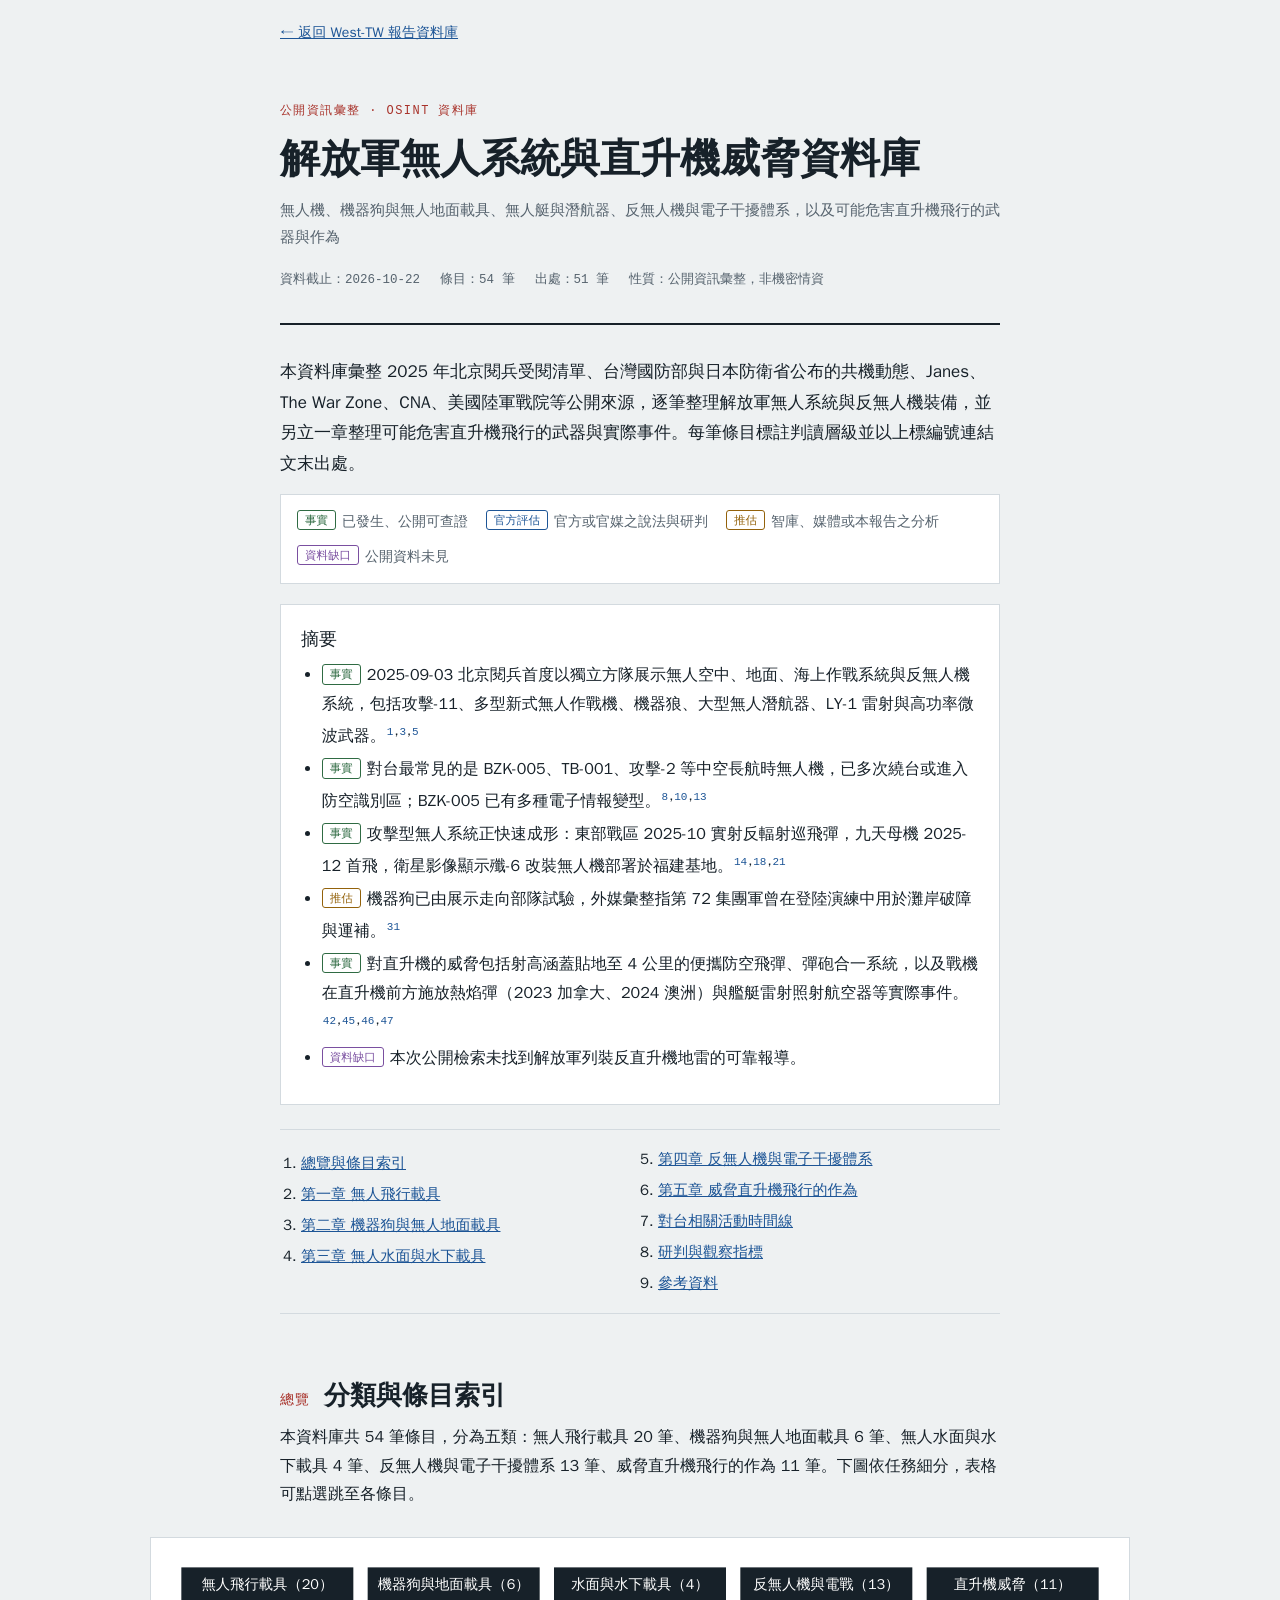
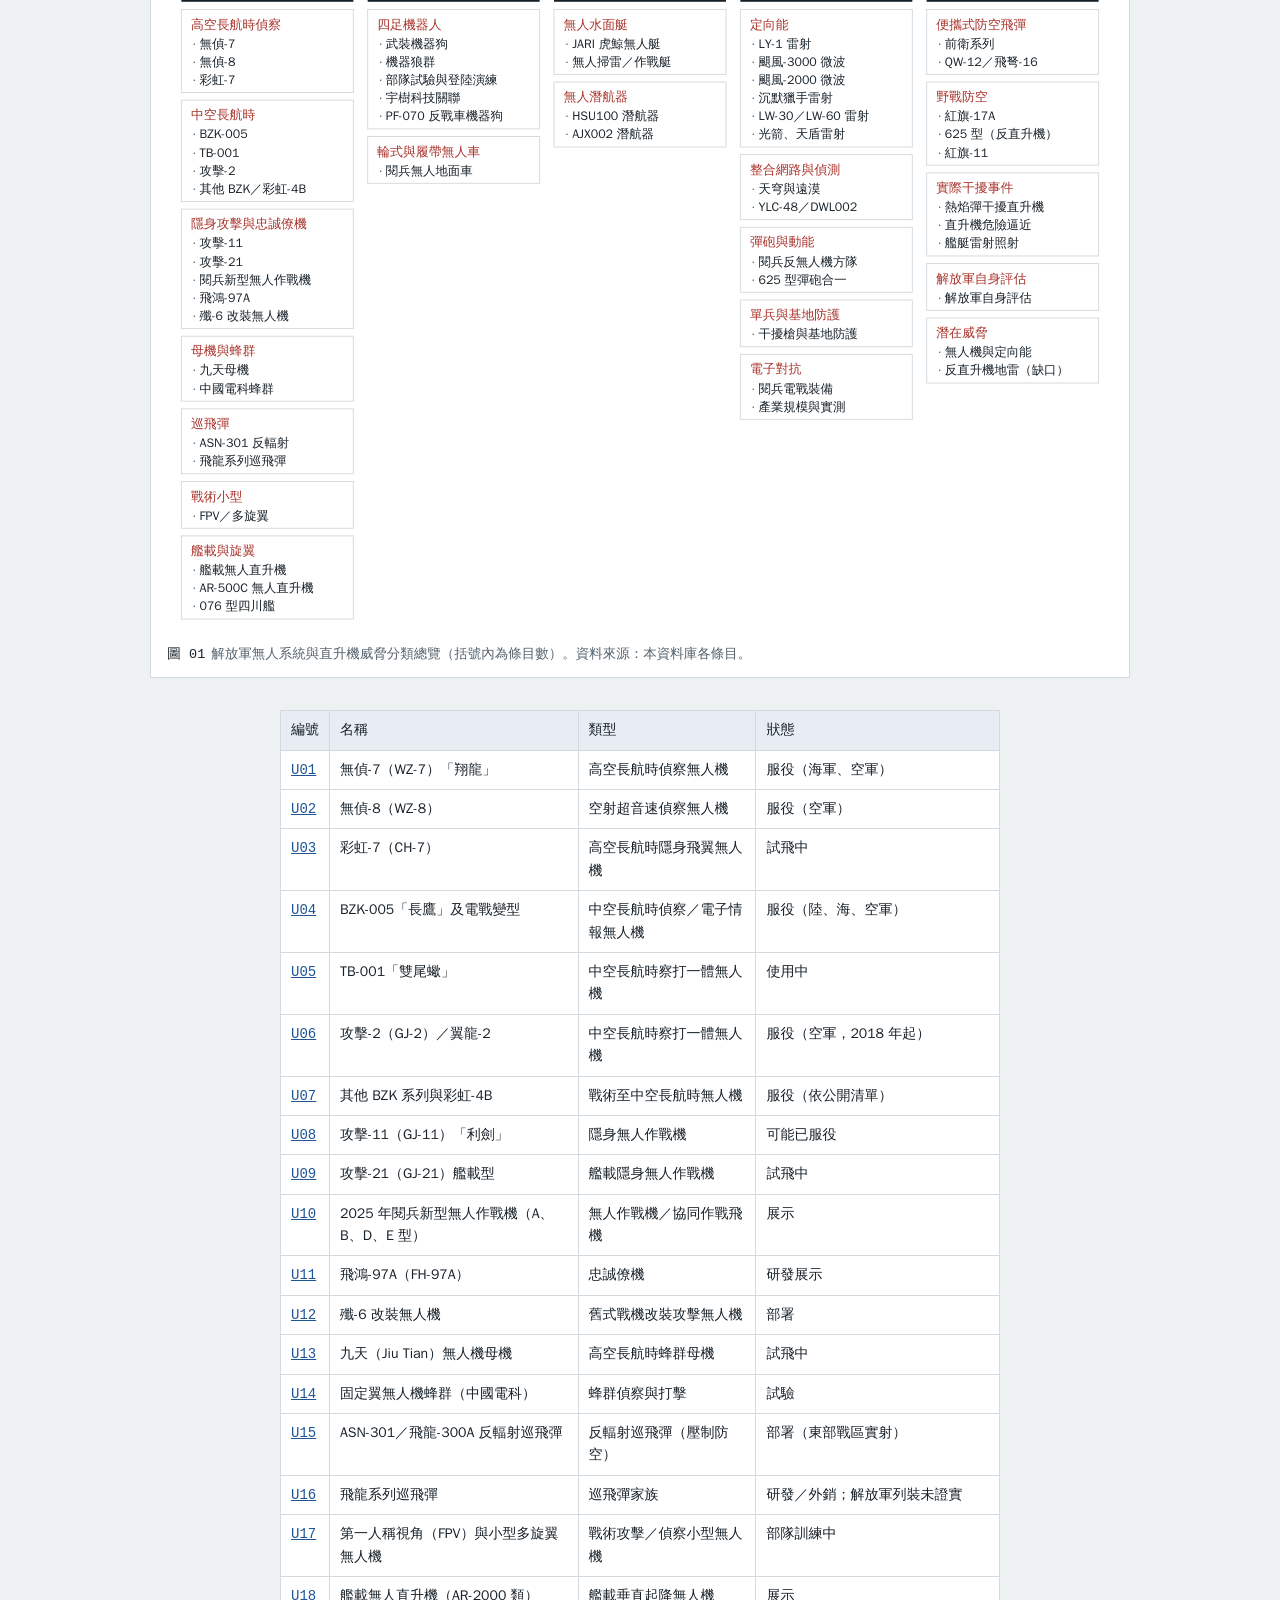
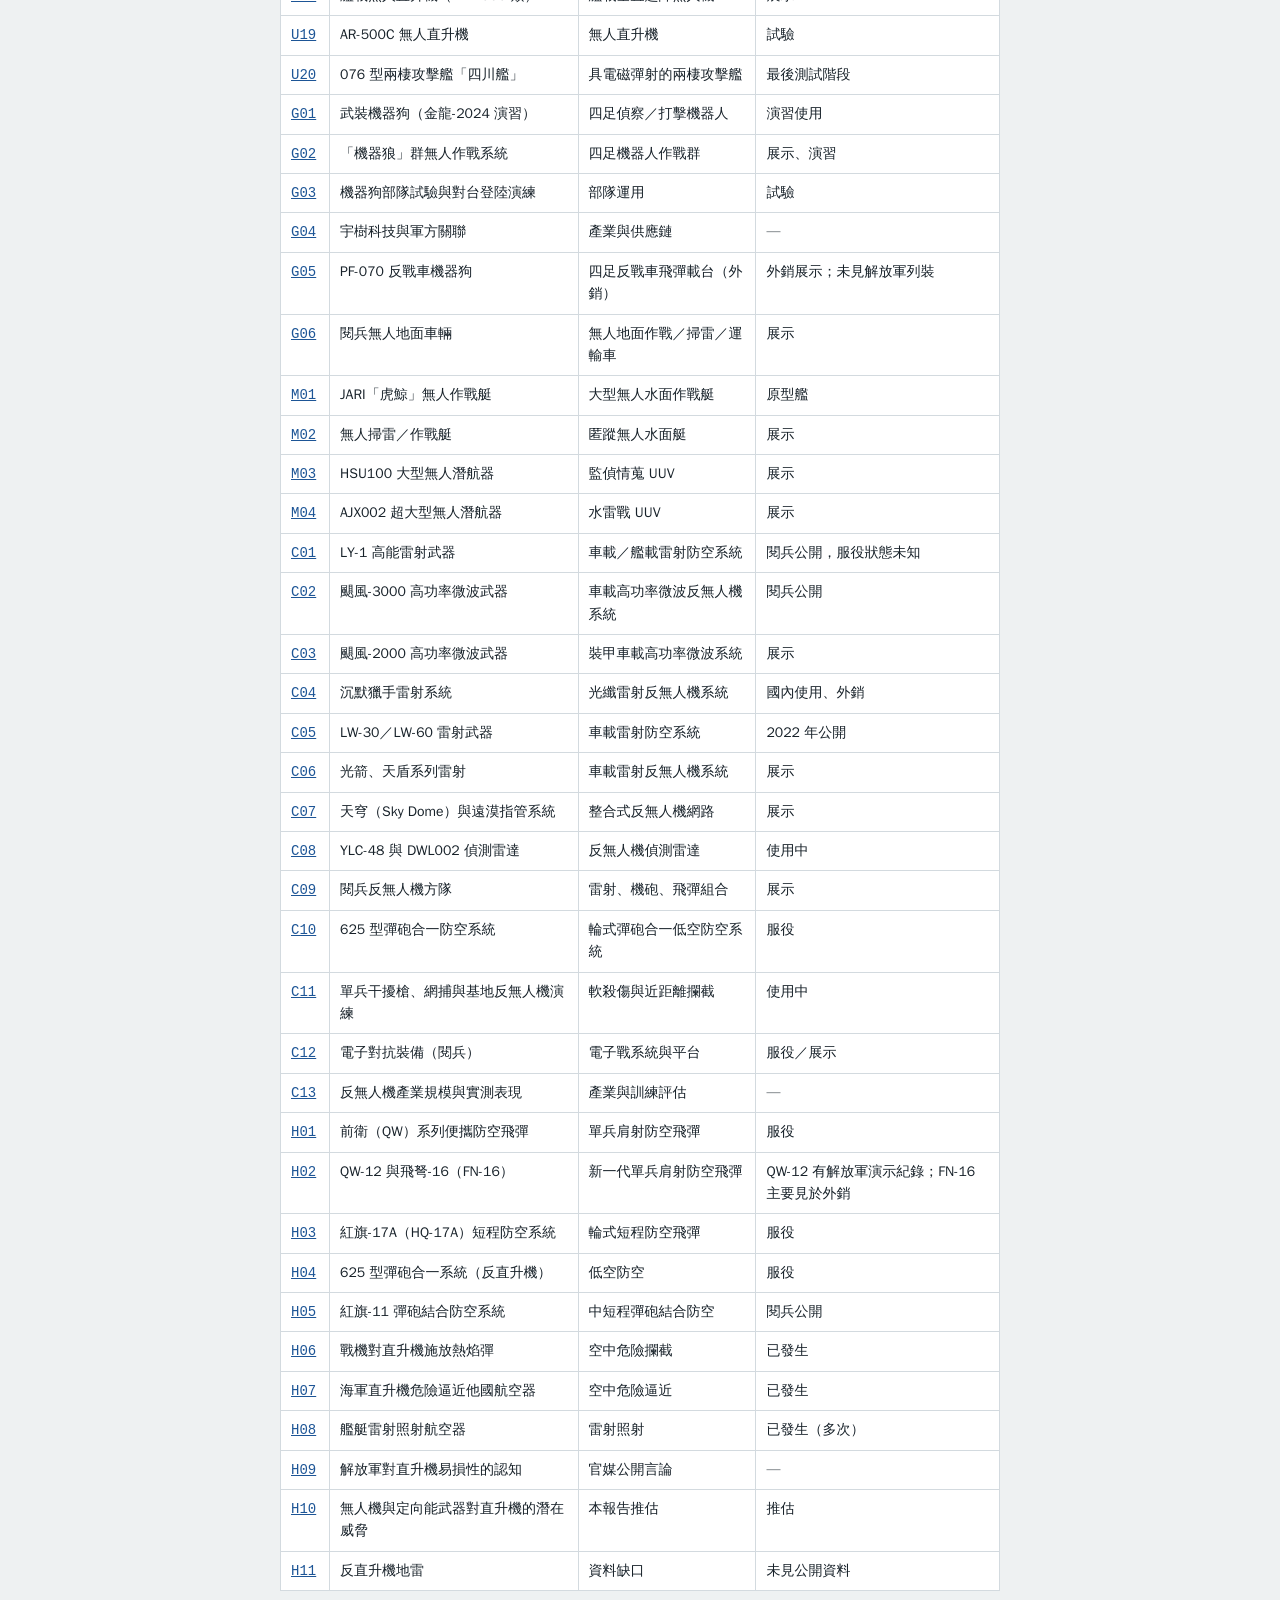
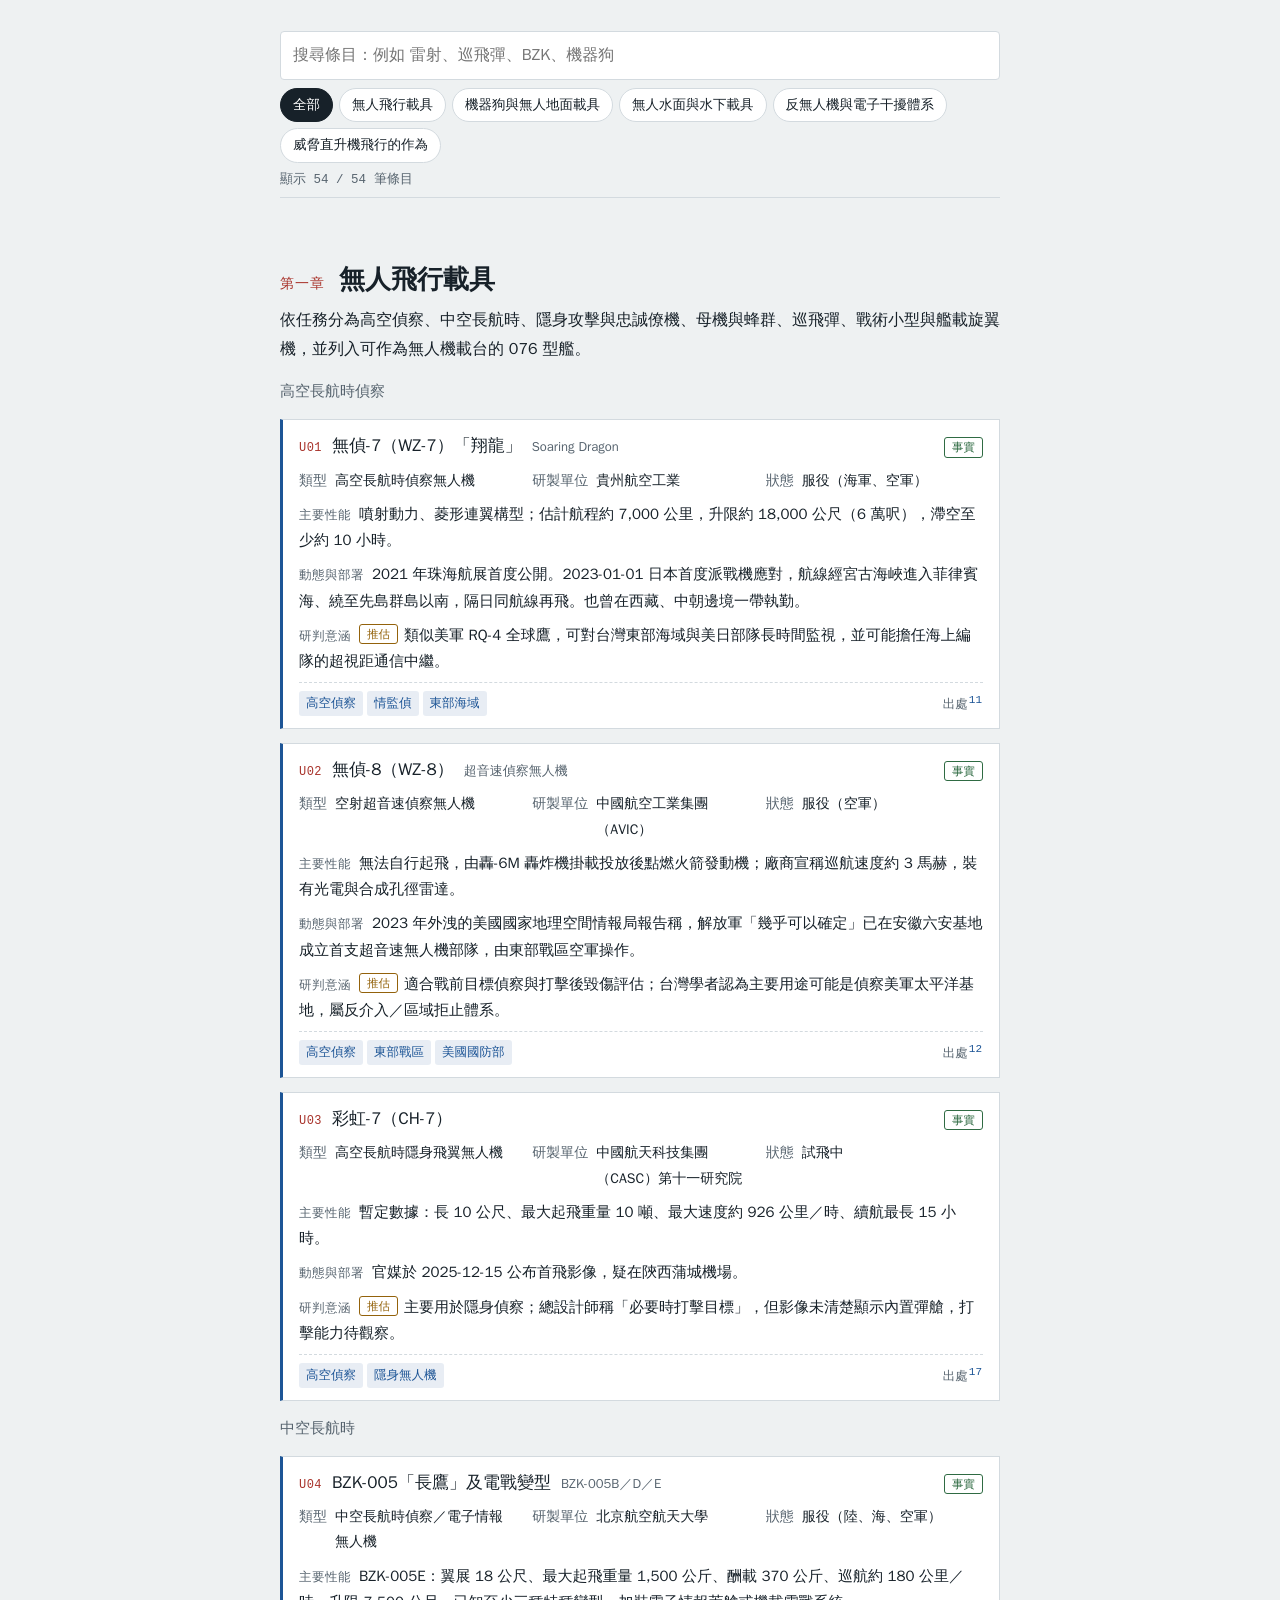
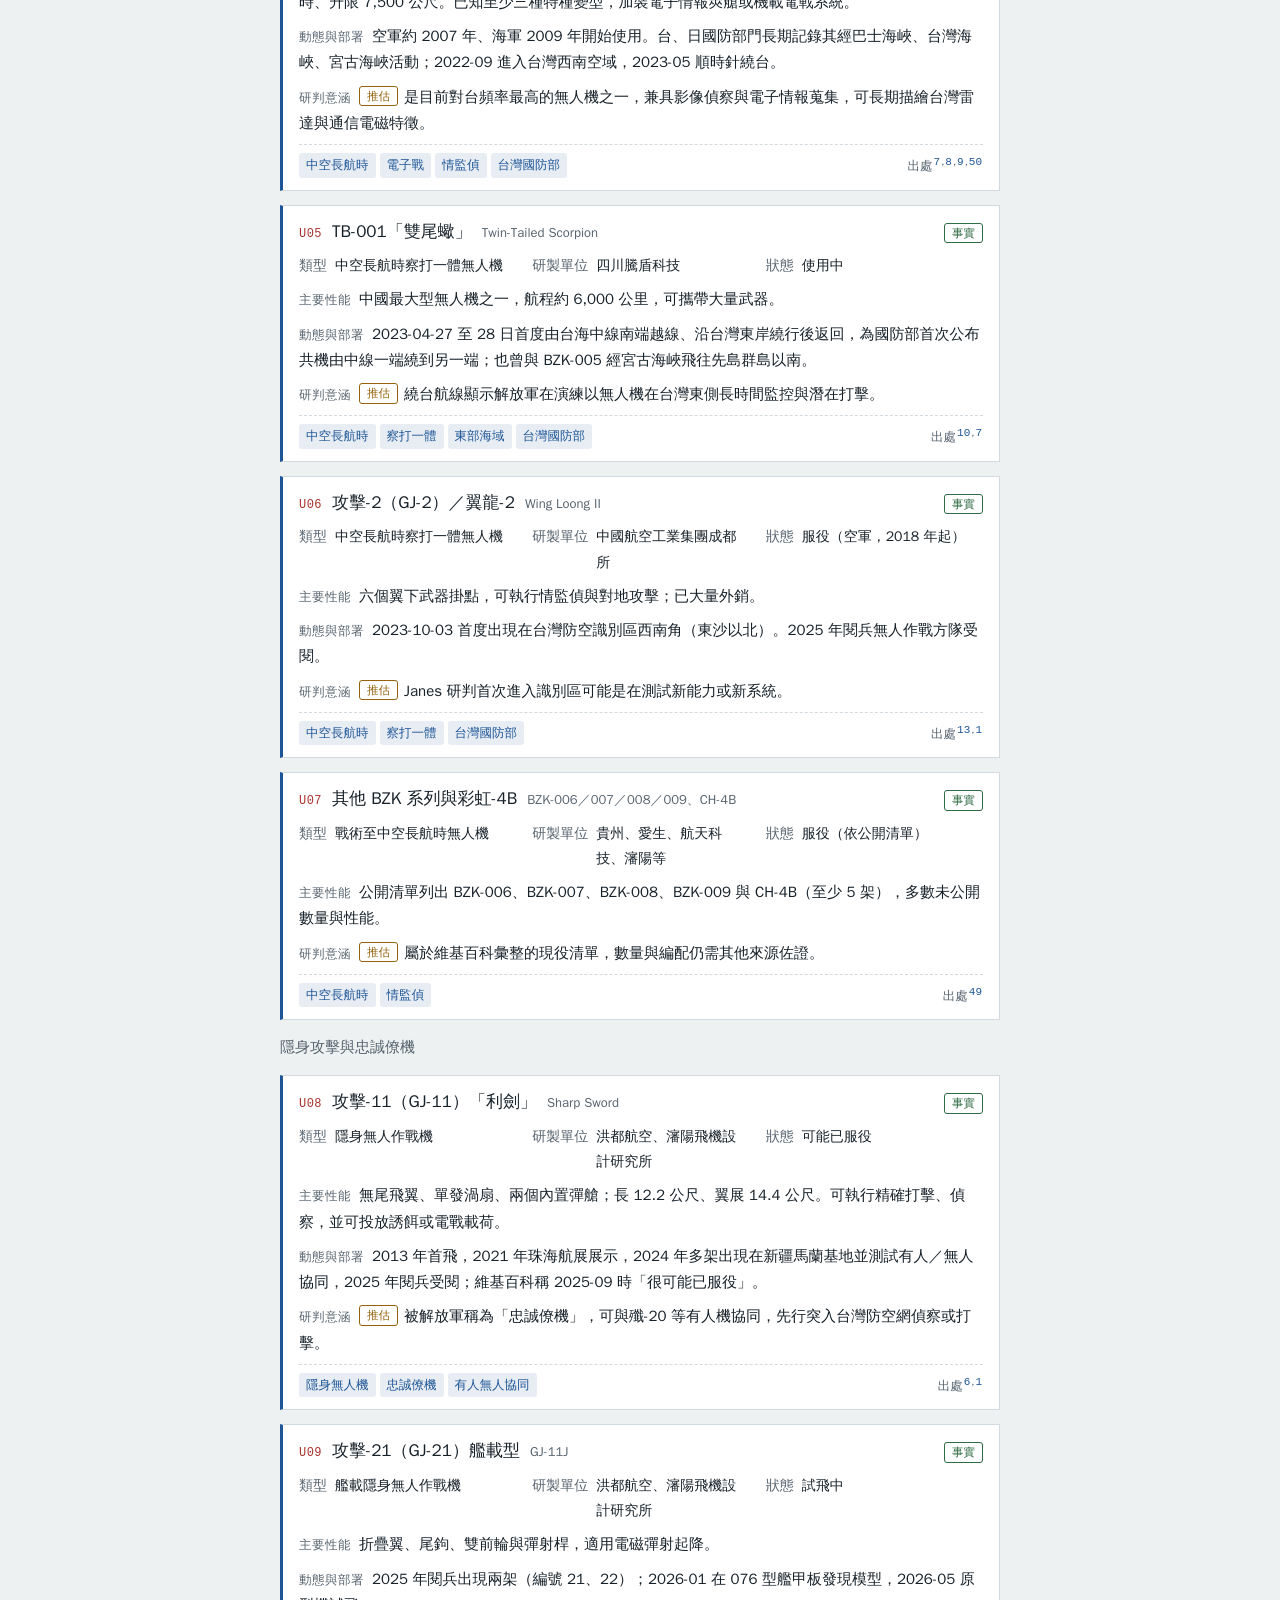
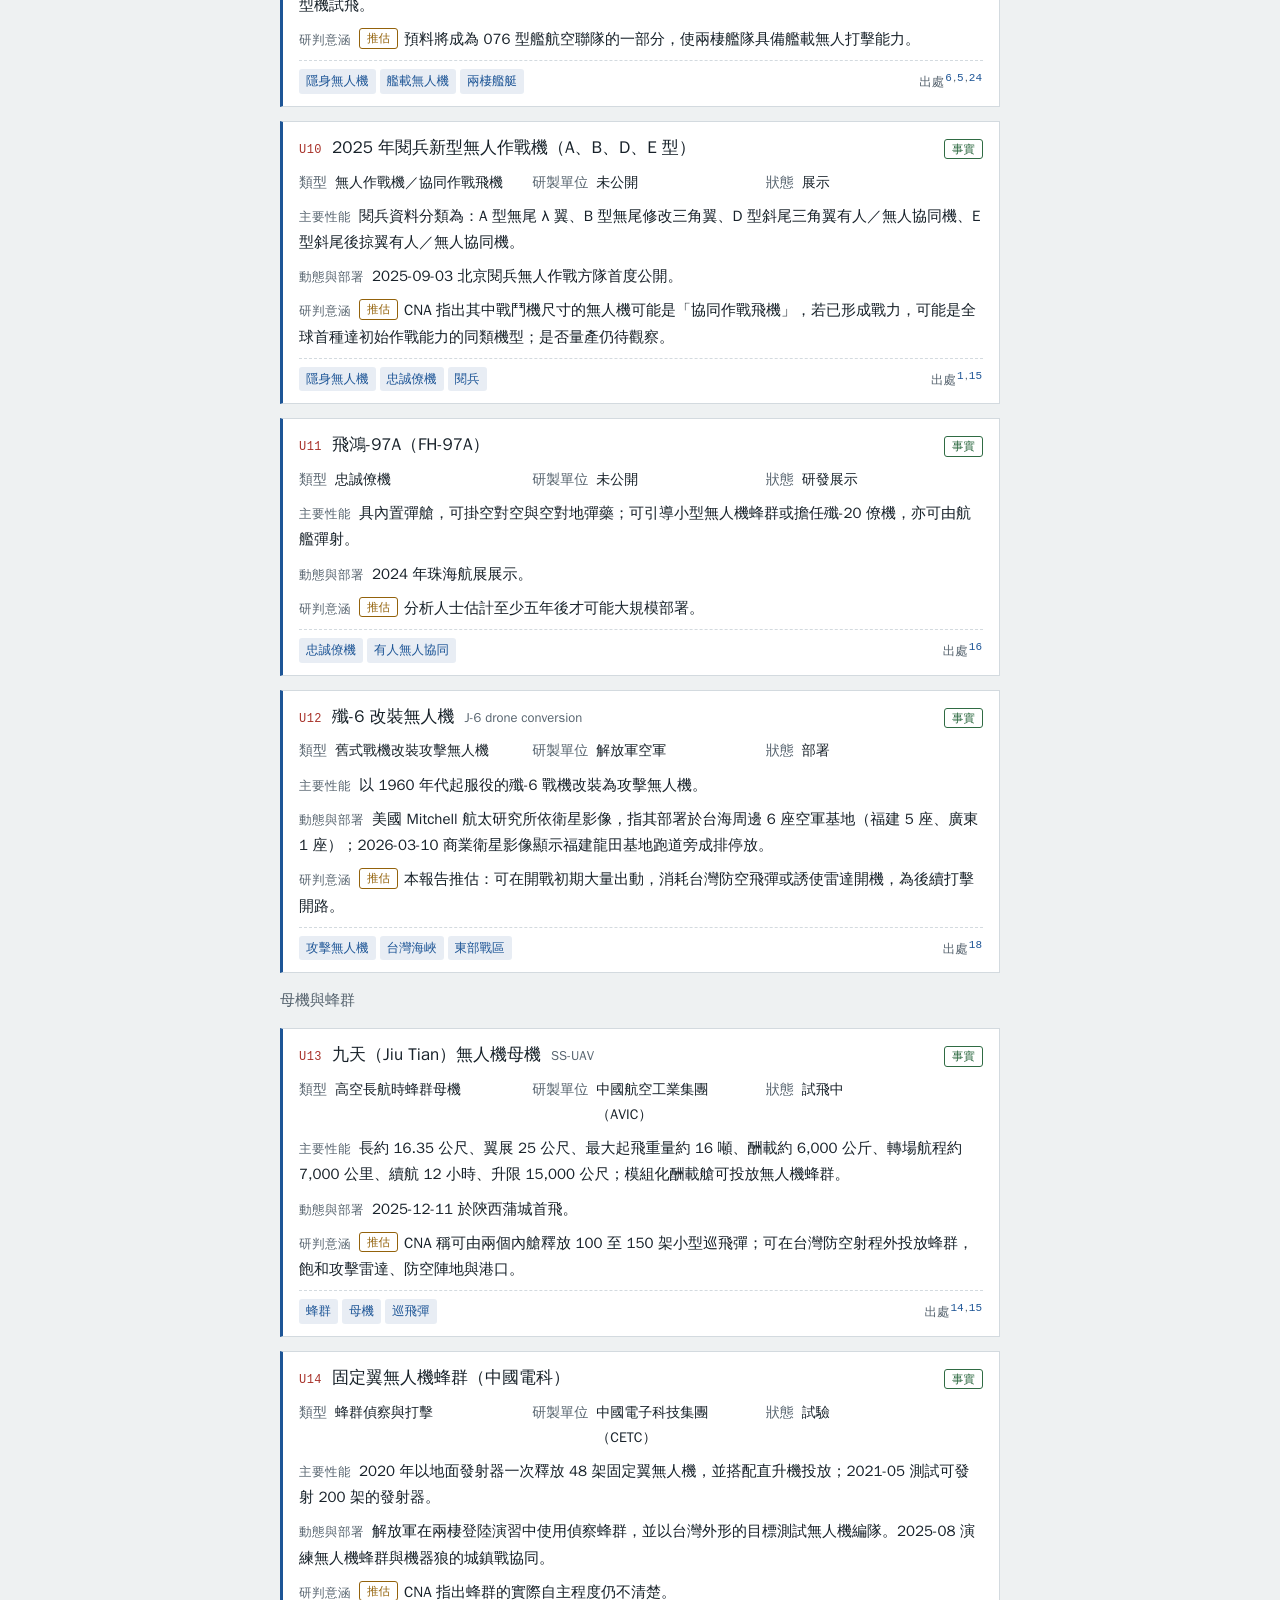
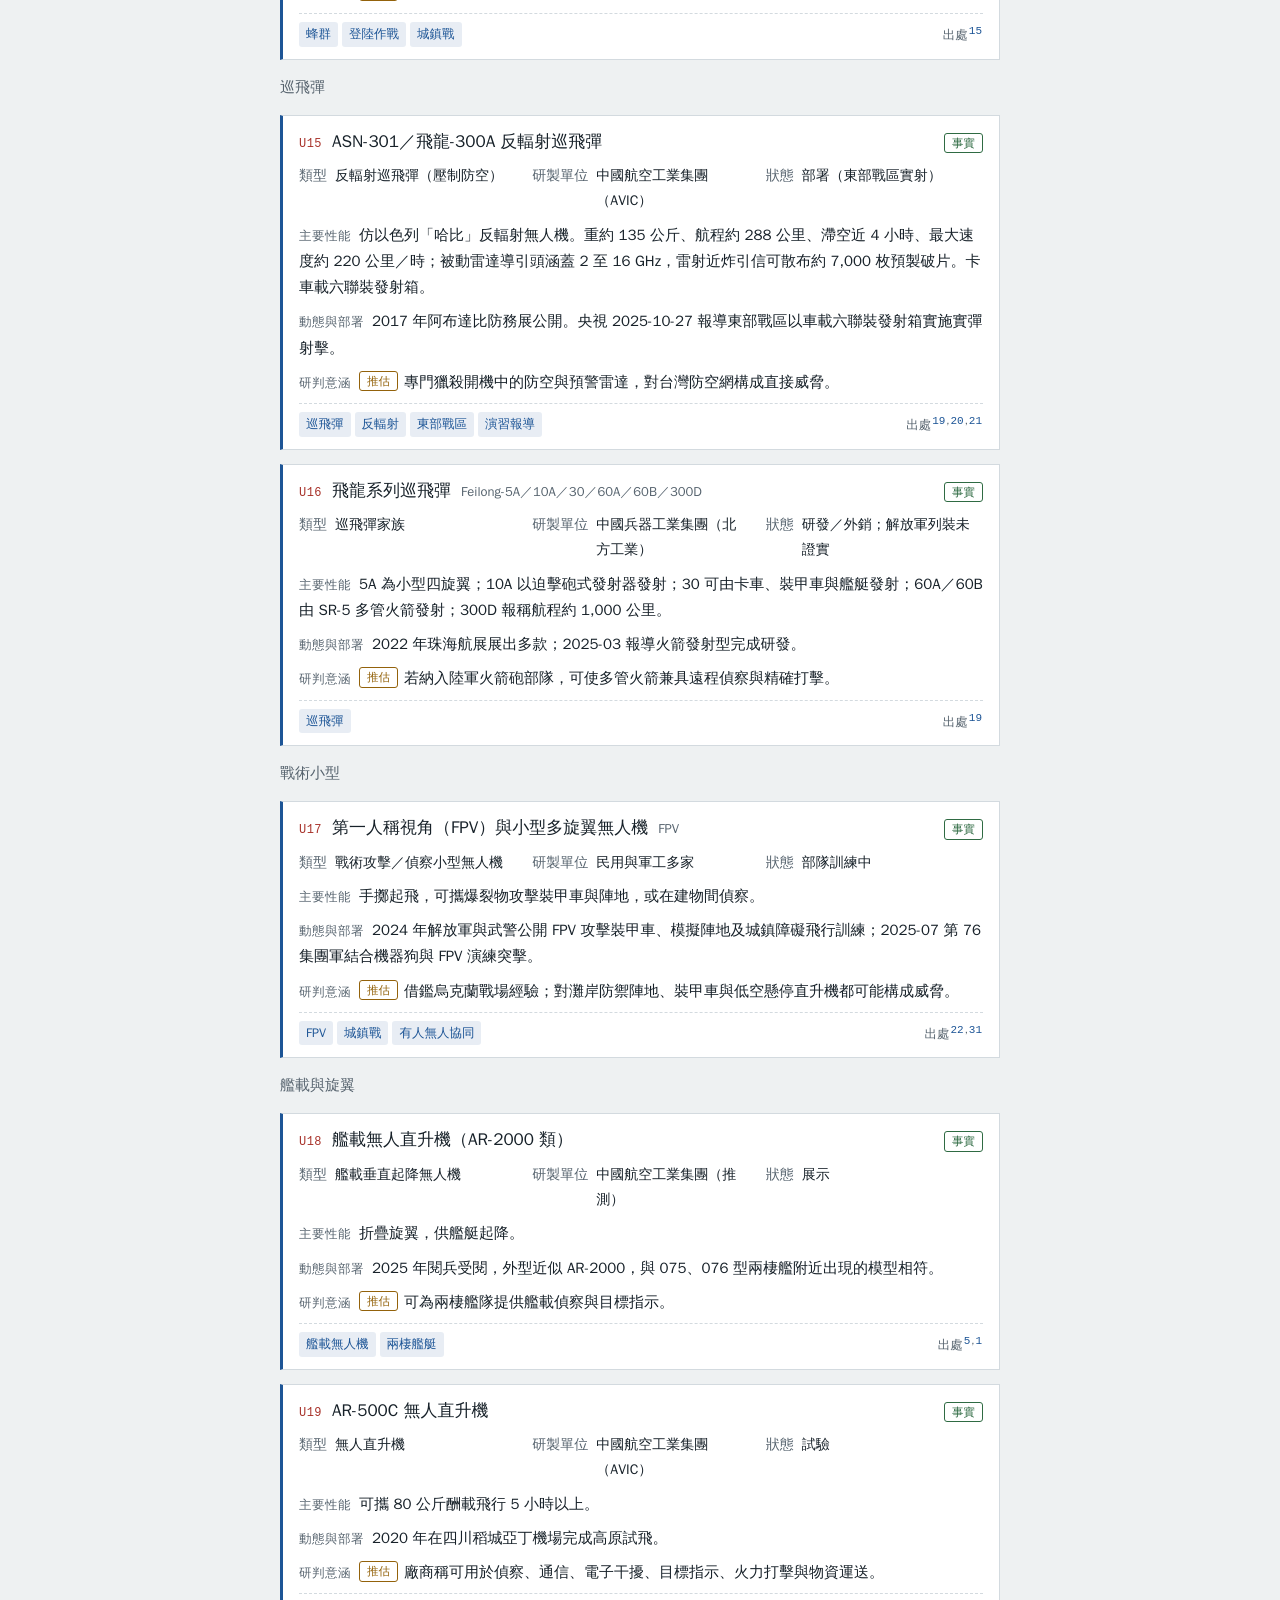
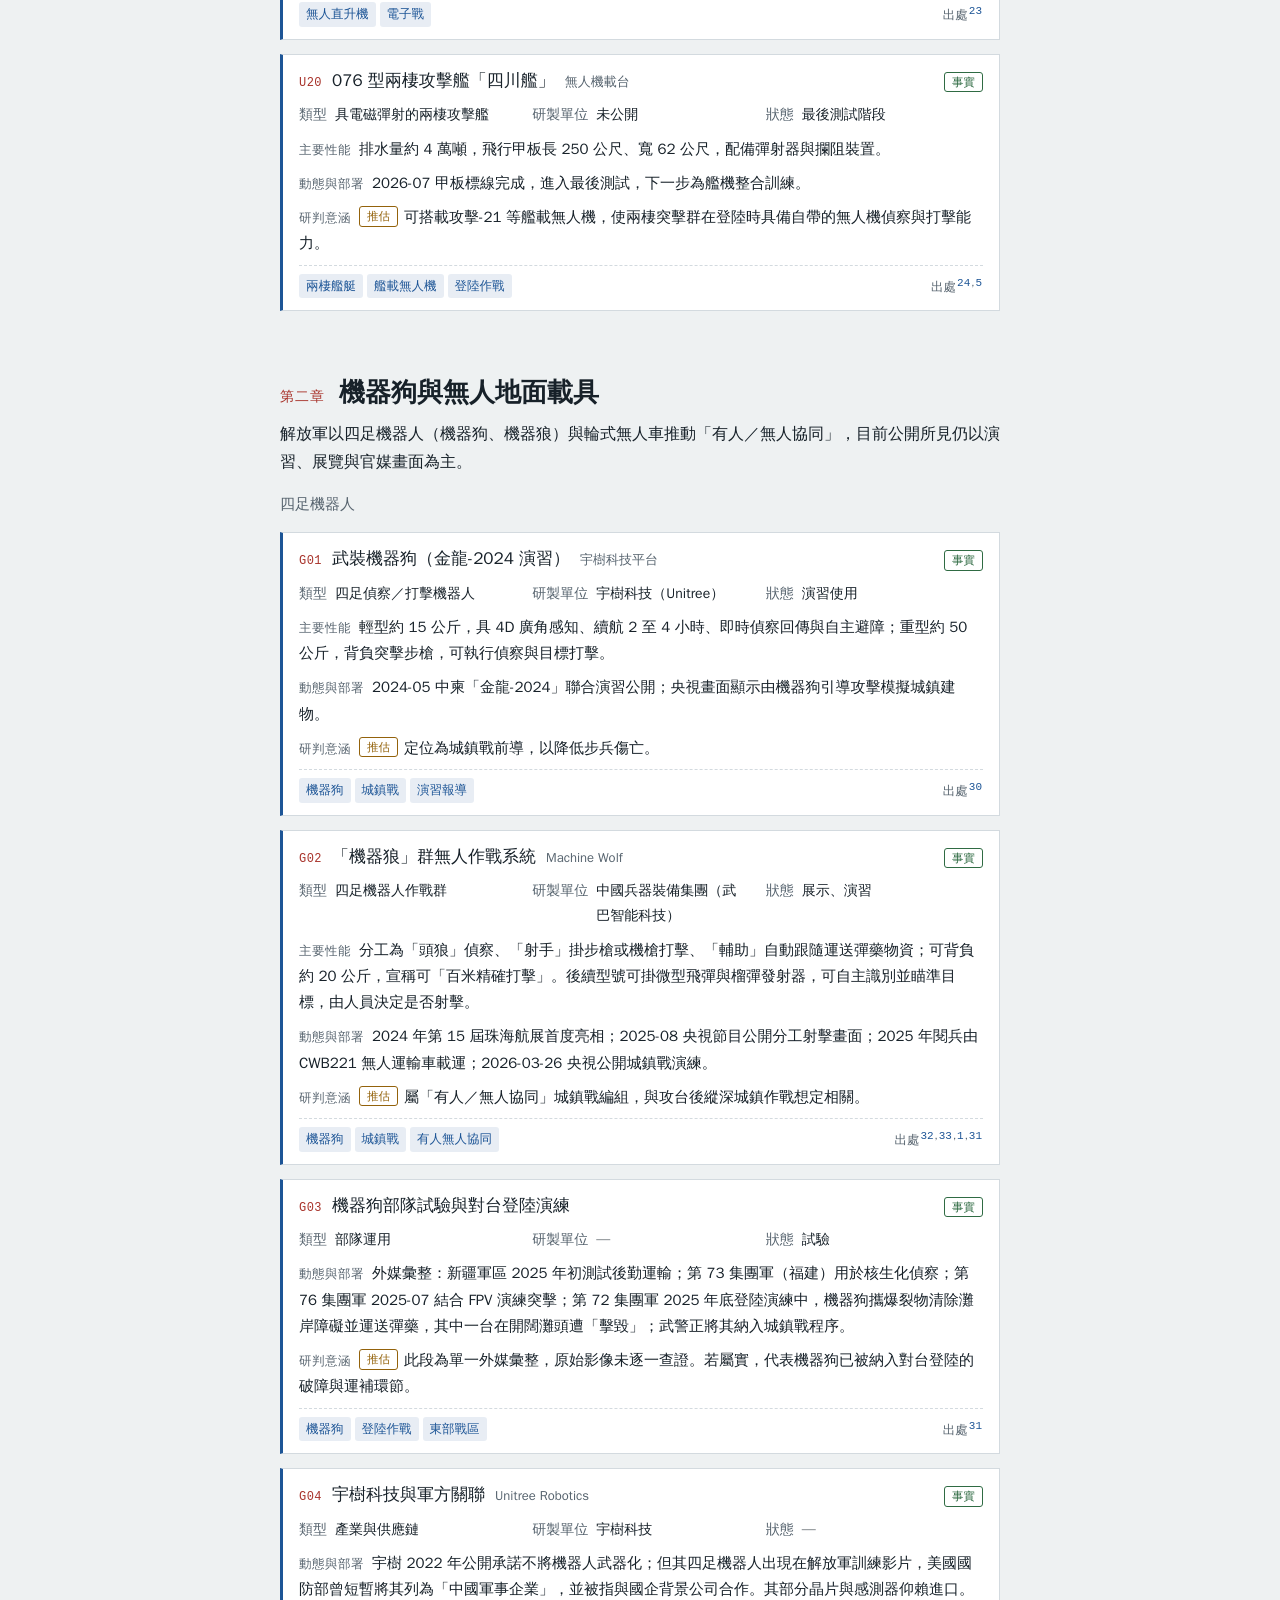
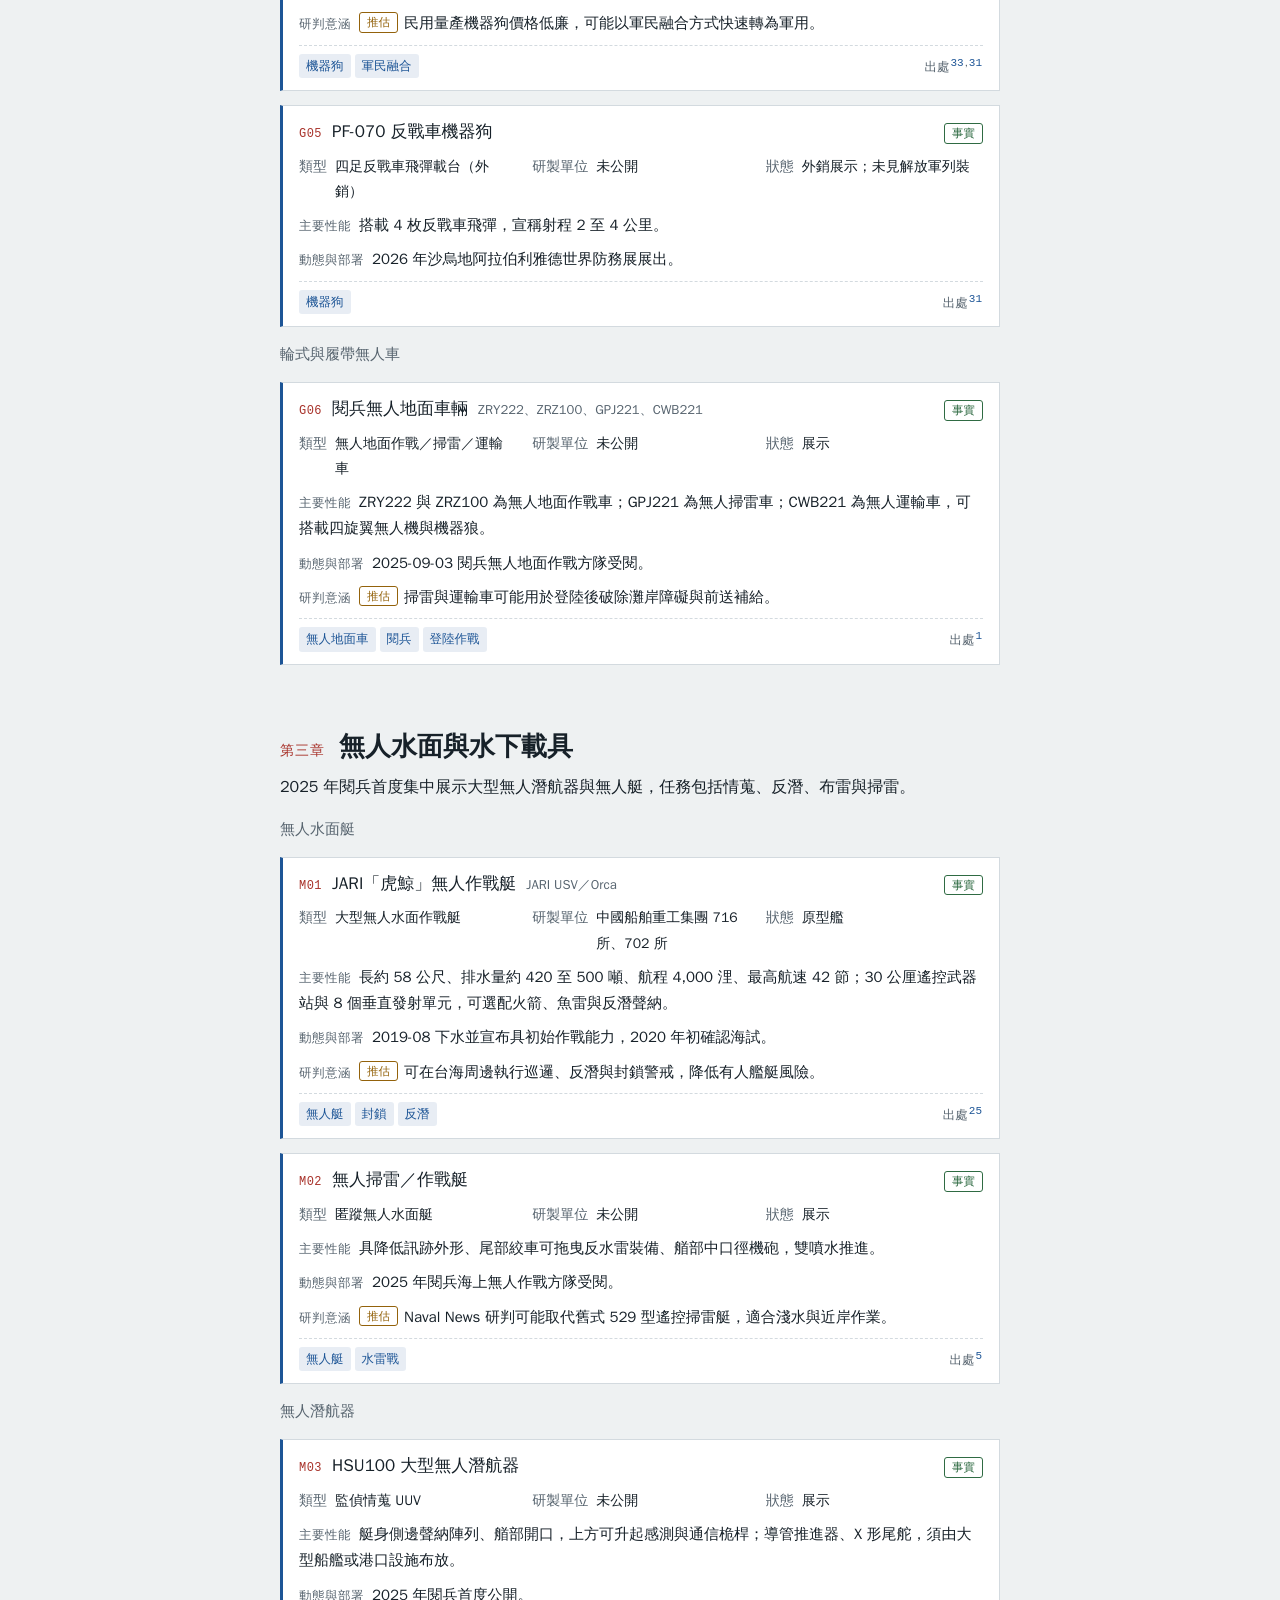
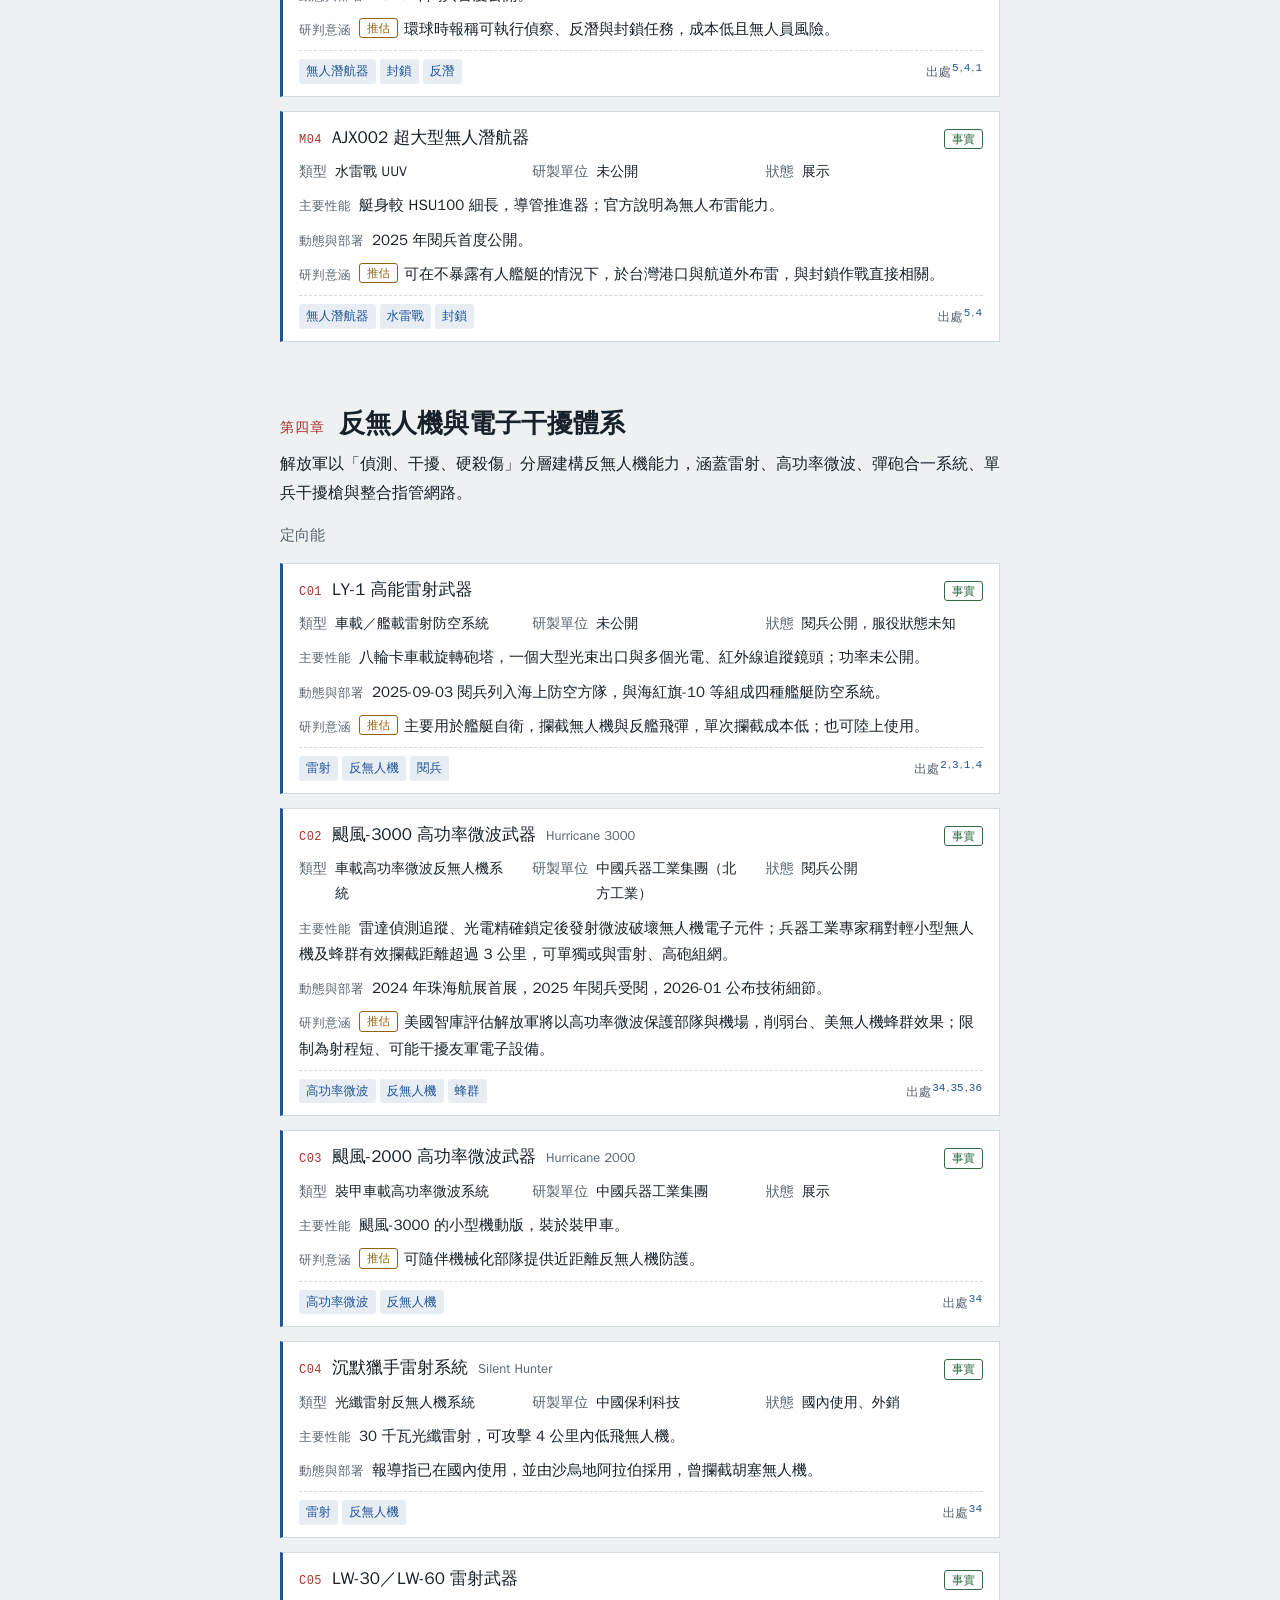
==== reports/2026-10-pla-unmanned/index.html @ 3babeeeb "新增報告：解放軍無人系統與直升機威脅資料庫 54 筆條目（無人機、機器狗與無人地面車、無人艇與潛航器、反無人機與電戰、 直升機威脅）、3 張圖解、51 筆出處；網頁內可依關鍵字與類別篩選，另附 CSV" ====
<!doctype html><html lang="zh-Hant"><head><meta charset="utf-8"><meta name="viewport" content="width=device-width, initial-scale=1"><title>解放軍無人系統與直升機威脅資料庫</title><style>
/* Layout: 單欄資料庫文件；條目以卡片呈現，圖解可較正文寬 */
:root{
  --bg:#eef1f2; --paper:#ffffff; --ink:#172129; --muted:#56636e; --rule:#d3dadf;
  --accent:#a8322a; --accent-tint:rgba(168,50,42,.10); --tw:#1d5596; --tw-tint:rgba(29,85,150,.10);
  --sea:#e3ebf1; --land-cn:#d2d5d0; --land-tw:#c9d8ea; --grid:#cad6df;
  --fact:#2f6b43; --off:#1d5596; --est:#93620b; --calc:#5b6670; --gap:#7a4fa0;
  --good:#3f8a57; --fair:#c89a3a; --poor:#b9c0c6;
  --f-display:"Noto Serif TC","Songti TC","PMingLiU",serif;
  --f-body:"Noto Sans TC","PingFang TC","Microsoft JhengHei","WenQuanYi Zen Hei",sans-serif;
  --f-mono:"IBM Plex Mono",ui-monospace,Menlo,monospace;
}
@media (prefers-color-scheme: dark){:root:not([data-theme="light"]){
  --bg:#0e1316; --paper:#151c21; --ink:#e3e9ed; --muted:#98a5af; --rule:#2b363e;
  --accent:#ec7065; --accent-tint:rgba(236,112,101,.14); --tw:#7eaee9; --tw-tint:rgba(126,174,233,.14);
  --sea:#122029; --land-cn:#2a302d; --land-tw:#233a55; --grid:#22323d;
  --fact:#72c08d; --off:#7eaee9; --est:#e0b259; --calc:#a3adb5; --gap:#c39be6;
  --good:#58a872; --fair:#c8a24f; --poor:#3a454d; color-scheme:dark}}
:root[data-theme="dark"]{
  --bg:#0e1316; --paper:#151c21; --ink:#e3e9ed; --muted:#98a5af; --rule:#2b363e;
  --accent:#ec7065; --accent-tint:rgba(236,112,101,.14); --tw:#7eaee9; --tw-tint:rgba(126,174,233,.14);
  --sea:#122029; --land-cn:#2a302d; --land-tw:#233a55; --grid:#22323d;
  --fact:#72c08d; --off:#7eaee9; --est:#e0b259; --calc:#a3adb5; --gap:#c39be6;
  --good:#58a872; --fair:#c8a24f; --poor:#3a454d; color-scheme:dark}
*{box-sizing:border-box}
body{background:var(--bg);color:var(--ink);font-family:var(--f-body);font-size:16px;line-height:1.8;
  padding-left:max(16px,env(safe-area-inset-left,0px));padding-right:max(16px,env(safe-area-inset-right,0px));padding-block:0 64px}
.doc{max-width:980px;margin:0 auto}
.col{max-width:720px;margin:0 auto}
header.cover{padding-block:56px 32px;border-bottom:2px solid var(--ink);max-width:720px;margin:0 auto 32px}
.cls{font-family:var(--f-mono);font-size:12px;letter-spacing:.12em;color:var(--accent);text-transform:uppercase}
h1{font-family:var(--f-display);font-size:clamp(28px,5vw,40px);line-height:1.3;margin:10px 0 12px;text-wrap:balance}
.sub{color:var(--muted);font-size:15px;margin:0}
.meta{font-family:var(--f-mono);font-size:12.5px;color:var(--muted);margin-top:18px;display:flex;flex-wrap:wrap;gap:6px 20px}
h2{font-family:var(--f-display);font-size:26px;line-height:1.4;margin:64px 0 8px;text-wrap:balance;display:flex;gap:14px;align-items:baseline}
h2 .no{font-family:var(--f-mono);font-size:14px;font-weight:500;color:var(--accent);letter-spacing:.06em;flex:none}
h3{font-size:18px;font-weight:700;margin:32px 0 6px}
p{margin:0 0 14px}
.lead{font-size:17px}
ul{margin:0 0 14px;padding-left:1.3em}
li{margin:4px 0}
a{color:var(--tw)}
sup a{font-family:var(--f-mono);font-size:11px;text-decoration:none;padding:0 1px}
.tag{display:inline-block;font-size:11.5px;font-weight:500;line-height:1;padding:4px 7px 3px;border-radius:3px;border:1px solid currentColor;margin-right:6px;vertical-align:2px;white-space:nowrap}
.tag.fact{color:var(--fact)} .tag.off{color:var(--off)} .tag.est{color:var(--est)} .tag.calc{color:var(--calc)} .tag.gap{color:var(--gap)}
.legend{display:flex;flex-wrap:wrap;gap:10px 18px;font-size:14px;color:var(--muted);padding:14px 16px;border:1px solid var(--rule);background:var(--paper)}
.toc{border-top:1px solid var(--rule);border-bottom:1px solid var(--rule);padding-block:16px;margin:24px 0}
.toc ol{margin:0;padding-left:1.4em;columns:2 260px;font-size:15px}
.keypts{background:var(--paper);border:1px solid var(--rule);padding:18px 20px;margin:20px 0}
.keypts h3{margin-top:0}
figure{margin:28px 0 32px;background:var(--paper);border:1px solid var(--rule);padding:16px 16px 12px}
figure .scroll{overflow-x:auto}
figure svg{display:block;width:100%;min-width:560px;height:auto}
figure.map svg{min-width:0;max-width:640px;margin:0 auto}
figcaption{font-size:13.5px;color:var(--muted);margin-top:10px;line-height:1.6}
figcaption b{color:var(--ink);font-family:var(--f-mono);font-weight:500;margin-right:6px}
.tbl{overflow-x:auto;margin:20px 0 26px}
table{border-collapse:collapse;width:100%;font-size:14px;line-height:1.6;background:var(--paper)}
th,td{border:1px solid var(--rule);padding:8px 10px;text-align:left;vertical-align:top}
th{background:var(--tw-tint);font-weight:700;white-space:nowrap}
td.num{font-family:var(--f-mono);font-variant-numeric:tabular-nums;white-space:nowrap}
.note{border-left:3px solid var(--est);padding:4px 0 4px 14px;color:var(--muted);font-size:14.5px;margin:16px 0}
ol.refs{font-size:13.5px;line-height:1.65;padding-left:2.4em}
ol.refs li{margin:6px 0;word-break:break-word}
.maplegend{display:flex;flex-wrap:wrap;gap:6px 16px;font-size:13px;color:var(--muted);margin-top:8px}
.sw{display:inline-block;width:12px;height:12px;vertical-align:-1px;margin-right:5px;border:1px solid var(--muted)}

/* 條目卡片 */
.card{background:var(--paper);border:1px solid var(--rule);border-left:3px solid var(--tw);padding:14px 16px 10px;margin:14px 0;scroll-margin-top:16px}
.card header{display:flex;flex-wrap:wrap;align-items:baseline;gap:4px 10px;margin-bottom:8px}
.card h4{font-size:17px;margin:0;line-height:1.45}
.eid{font-family:var(--f-mono);font-size:12px;color:var(--accent);letter-spacing:.04em}
.alias{font-size:13px;color:var(--muted)}
.card header .tag{margin-left:auto;margin-right:0}
.card dl{display:grid;grid-template-columns:repeat(auto-fit,minmax(180px,1fr));gap:4px 16px;margin:0 0 8px;font-size:14px}
.card dl div{display:flex;gap:8px} .card dt{color:var(--muted);flex:none} .card dd{margin:0}
.card p{font-size:15px;margin:0 0 8px;line-height:1.75}
.card p b{display:inline-block;font-size:12.5px;color:var(--muted);font-weight:700;margin-right:8px;letter-spacing:.04em}
.card footer{display:flex;flex-wrap:wrap;justify-content:space-between;gap:6px 12px;border-top:1px dashed var(--rule);padding-top:8px;margin-top:4px;font-size:12.5px;color:var(--muted)}
.et{display:inline-block;background:var(--tw-tint);color:var(--tw);border-radius:3px;padding:1px 7px;margin:0 4px 2px 0}
.filter{padding:12px 0 6px;border-bottom:1px solid var(--rule);margin:28px 0 0}
.filter input{width:100%;font:inherit;padding:9px 12px;border:1px solid var(--rule);border-radius:4px;background:var(--paper);color:var(--ink)}
.chiprow{display:flex;flex-wrap:wrap;gap:6px;margin-top:8px}
.chiprow button{font:inherit;font-size:13.5px;border:1px solid var(--rule);background:var(--paper);color:var(--ink);border-radius:999px;padding:4px 12px;cursor:pointer}
.chiprow button[aria-pressed="true"]{background:var(--ink);color:var(--paper);border-color:var(--ink)}
.count{font-size:12.5px;color:var(--muted);margin:6px 0 0;font-family:var(--f-mono)}
[hidden]{display:none!important}
/* SVG */
svg text{font-family:var(--f-body);fill:var(--ink)}
.d-hd{fill:var(--ink)} .d-th{fill:var(--paper)!important;font-size:15px;font-weight:700}
.d-box{fill:var(--paper);stroke:var(--rule);stroke-width:1}
.d-ts{font-size:13.5px;font-weight:700;fill:var(--accent)!important}
.d-t{font-size:13px}
.d-ax{font-size:12px;fill:var(--muted)!important;font-family:var(--f-mono)}
.d-grid{stroke:var(--grid);stroke-width:1}
.d-axis{stroke:var(--muted);stroke-width:2}
.d-dot{fill:var(--tw)} .d-dot.y2022,.d-dot.y2023{fill:var(--muted)} .d-dot.y2025,.d-dot.y2026{fill:var(--accent)}
.b-man{fill:var(--accent)} .b-shorad{fill:var(--tw)} .b-de{fill:var(--est);opacity:.7}
</style></head><body><div class="doc"><p style="max-width:720px;margin:20px auto 0;font-size:14px"><a href="../../index.html">← 返回 West-TW 報告資料庫</a></p><header class="cover"><div class="cls">公開資訊彙整 · OSINT 資料庫</div><h1>解放軍無人系統與直升機威脅資料庫</h1>
<p class="sub">無人機、機器狗與無人地面載具、無人艇與潛航器、反無人機與電子干擾體系，以及可能危害直升機飛行的武器與作為</p>
<div class="meta"><span>資料截止：2026-10-22</span><span>條目：54 筆</span><span>出處：51 筆</span><span>性質：公開資訊彙整，非機密情資</span></div></header><div class="col"><p class="lead">本資料庫彙整 2025 年北京閱兵受閱清單、台灣國防部與日本防衛省公布的共機動態、Janes、The War Zone、CNA、美國陸軍戰院等公開來源，逐筆整理解放軍無人系統與反無人機裝備，並另立一章整理可能危害直升機飛行的武器與實際事件。每筆條目標註判讀層級並以上標編號連結文末出處。</p><div class="legend" role="note"><span><span class="tag fact">事實</span>已發生、公開可查證</span><span><span class="tag off">官方評估</span>官方或官媒之說法與研判</span><span><span class="tag est">推估</span>智庫、媒體或本報告之分析</span><span><span class="tag gap">資料缺口</span>公開資料未見</span></div><div class="keypts"><h3>摘要</h3><ul>
<li><span class="tag fact">事實</span>2025-09-03 北京閱兵首度以獨立方隊展示無人空中、地面、海上作戰系統與反無人機系統，包括攻擊-11、多型新式無人作戰機、機器狼、大型無人潛航器、LY-1 雷射與高功率微波武器。<sup><a href="#r1">1</a>,<a href="#r3">3</a>,<a href="#r5">5</a></sup></li>
<li><span class="tag fact">事實</span>對台最常見的是 BZK-005、TB-001、攻擊-2 等中空長航時無人機，已多次繞台或進入防空識別區；BZK-005 已有多種電子情報變型。<sup><a href="#r8">8</a>,<a href="#r10">10</a>,<a href="#r13">13</a></sup></li>
<li><span class="tag fact">事實</span>攻擊型無人系統正快速成形：東部戰區 2025-10 實射反輻射巡飛彈，九天母機 2025-12 首飛，衛星影像顯示殲-6 改裝無人機部署於福建基地。<sup><a href="#r14">14</a>,<a href="#r18">18</a>,<a href="#r21">21</a></sup></li>
<li><span class="tag est">推估</span>機器狗已由展示走向部隊試驗，外媒彙整指第 72 集團軍曾在登陸演練中用於灘岸破障與運補。<sup><a href="#r31">31</a></sup></li>
<li><span class="tag fact">事實</span>對直升機的威脅包括射高涵蓋貼地至 4 公里的便攜防空飛彈、彈砲合一系統，以及戰機在直升機前方施放熱焰彈（2023 加拿大、2024 澳洲）與艦艇雷射照射航空器等實際事件。<sup><a href="#r42">42</a>,<a href="#r45">45</a>,<a href="#r46">46</a>,<a href="#r47">47</a></sup></li>
<li><span class="tag gap">資料缺口</span>本次公開檢索未找到解放軍列裝反直升機地雷的可靠報導。</li>
</ul></div><nav class="toc" aria-label="目錄"><ol><li><a href="#c0">總覽與條目索引</a></li><li><a href="#c1">第一章 無人飛行載具</a></li><li><a href="#c2">第二章 機器狗與無人地面載具</a></li><li><a href="#c3">第三章 無人水面與水下載具</a></li><li><a href="#c4">第四章 反無人機與電子干擾體系</a></li><li><a href="#c5">第五章 威脅直升機飛行的作為</a></li><li><a href="#c6">對台相關活動時間線</a></li><li><a href="#c7">研判與觀察指標</a></li><li><a href="#refs">參考資料</a></li></ol></nav><h2 id="c0"><span class="no">總覽</span>分類與條目索引</h2><p>本資料庫共 54 筆條目，分為五類：無人飛行載具 20 筆、機器狗與無人地面載具 6 筆、無人水面與水下載具 4 筆、反無人機與電子干擾體系 13 筆、威脅直升機飛行的作為 11 筆。下圖依任務細分，表格可點選跳至各條目。</p></div><figure id="fig01"><div class="scroll"><svg viewBox="0 0 990 710" role="img" aria-label="解放軍無人系統分類總覽"><rect x="15" y="14" width="180" height="36" class="d-hd"/><text x="105.0" y="37" text-anchor="middle" class="d-th">無人飛行載具（20）</text><rect x="15" y="58" width="180" height="87" class="d-box"/><text x="25" y="78" class="d-ts">高空長航時偵察</text><text x="27" y="98" class="d-t">· 無偵-7</text><text x="27" y="117" class="d-t">· 無偵-8</text><text x="27" y="136" class="d-t">· 彩虹-7</text><rect x="15" y="153" width="180" height="106" class="d-box"/><text x="25" y="173" class="d-ts">中空長航時</text><text x="27" y="193" class="d-t">· BZK-005</text><text x="27" y="212" class="d-t">· TB-001</text><text x="27" y="231" class="d-t">· 攻擊-2</text><text x="27" y="250" class="d-t">· 其他 BZK／彩虹-4B</text><rect x="15" y="267" width="180" height="125" class="d-box"/><text x="25" y="287" class="d-ts">隱身攻擊與忠誠僚機</text><text x="27" y="307" class="d-t">· 攻擊-11</text><text x="27" y="326" class="d-t">· 攻擊-21</text><text x="27" y="345" class="d-t">· 閱兵新型無人作戰機</text><text x="27" y="364" class="d-t">· 飛鴻-97A</text><text x="27" y="383" class="d-t">· 殲-6 改裝無人機</text><rect x="15" y="400" width="180" height="68" class="d-box"/><text x="25" y="420" class="d-ts">母機與蜂群</text><text x="27" y="440" class="d-t">· 九天母機</text><text x="27" y="459" class="d-t">· 中國電科蜂群</text><rect x="15" y="476" width="180" height="68" class="d-box"/><text x="25" y="496" class="d-ts">巡飛彈</text><text x="27" y="516" class="d-t">· ASN-301 反輻射</text><text x="27" y="535" class="d-t">· 飛龍系列巡飛彈</text><rect x="15" y="552" width="180" height="49" class="d-box"/><text x="25" y="572" class="d-ts">戰術小型</text><text x="27" y="592" class="d-t">· FPV／多旋翼</text><rect x="15" y="609" width="180" height="87" class="d-box"/><text x="25" y="629" class="d-ts">艦載與旋翼</text><text x="27" y="649" class="d-t">· 艦載無人直升機</text><text x="27" y="668" class="d-t">· AR-500C 無人直升機</text><text x="27" y="687" class="d-t">· 076 型四川艦</text><rect x="210" y="14" width="180" height="36" class="d-hd"/><text x="300.0" y="37" text-anchor="middle" class="d-th">機器狗與地面載具（6）</text><rect x="210" y="58" width="180" height="125" class="d-box"/><text x="220" y="78" class="d-ts">四足機器人</text><text x="222" y="98" class="d-t">· 武裝機器狗</text><text x="222" y="117" class="d-t">· 機器狼群</text><text x="222" y="136" class="d-t">· 部隊試驗與登陸演練</text><text x="222" y="155" class="d-t">· 宇樹科技關聯</text><text x="222" y="174" class="d-t">· PF-070 反戰車機器狗</text><rect x="210" y="191" width="180" height="49" class="d-box"/><text x="220" y="211" class="d-ts">輪式與履帶無人車</text><text x="222" y="231" class="d-t">· 閱兵無人地面車</text><rect x="405" y="14" width="180" height="36" class="d-hd"/><text x="495.0" y="37" text-anchor="middle" class="d-th">水面與水下載具（4）</text><rect x="405" y="58" width="180" height="68" class="d-box"/><text x="415" y="78" class="d-ts">無人水面艇</text><text x="417" y="98" class="d-t">· JARI 虎鯨無人艇</text><text x="417" y="117" class="d-t">· 無人掃雷／作戰艇</text><rect x="405" y="134" width="180" height="68" class="d-box"/><text x="415" y="154" class="d-ts">無人潛航器</text><text x="417" y="174" class="d-t">· HSU100 潛航器</text><text x="417" y="193" class="d-t">· AJX002 潛航器</text><rect x="600" y="14" width="180" height="36" class="d-hd"/><text x="690.0" y="37" text-anchor="middle" class="d-th">反無人機與電戰（13）</text><rect x="600" y="58" width="180" height="144" class="d-box"/><text x="610" y="78" class="d-ts">定向能</text><text x="612" y="98" class="d-t">· LY-1 雷射</text><text x="612" y="117" class="d-t">· 颶風-3000 微波</text><text x="612" y="136" class="d-t">· 颶風-2000 微波</text><text x="612" y="155" class="d-t">· 沉默獵手雷射</text><text x="612" y="174" class="d-t">· LW-30／LW-60 雷射</text><text x="612" y="193" class="d-t">· 光箭、天盾雷射</text><rect x="600" y="210" width="180" height="68" class="d-box"/><text x="610" y="230" class="d-ts">整合網路與偵測</text><text x="612" y="250" class="d-t">· 天穹與遠漠</text><text x="612" y="269" class="d-t">· YLC-48／DWL002</text><rect x="600" y="286" width="180" height="68" class="d-box"/><text x="610" y="306" class="d-ts">彈砲與動能</text><text x="612" y="326" class="d-t">· 閱兵反無人機方隊</text><text x="612" y="345" class="d-t">· 625 型彈砲合一</text><rect x="600" y="362" width="180" height="49" class="d-box"/><text x="610" y="382" class="d-ts">單兵與基地防護</text><text x="612" y="402" class="d-t">· 干擾槍與基地防護</text><rect x="600" y="419" width="180" height="68" class="d-box"/><text x="610" y="439" class="d-ts">電子對抗</text><text x="612" y="459" class="d-t">· 閱兵電戰裝備</text><text x="612" y="478" class="d-t">· 產業規模與實測</text><rect x="795" y="14" width="180" height="36" class="d-hd"/><text x="885.0" y="37" text-anchor="middle" class="d-th">直升機威脅（11）</text><rect x="795" y="58" width="180" height="68" class="d-box"/><text x="805" y="78" class="d-ts">便攜式防空飛彈</text><text x="807" y="98" class="d-t">· 前衛系列</text><text x="807" y="117" class="d-t">· QW-12／飛弩-16</text><rect x="795" y="134" width="180" height="87" class="d-box"/><text x="805" y="154" class="d-ts">野戰防空</text><text x="807" y="174" class="d-t">· 紅旗-17A</text><text x="807" y="193" class="d-t">· 625 型（反直升機）</text><text x="807" y="212" class="d-t">· 紅旗-11</text><rect x="795" y="229" width="180" height="87" class="d-box"/><text x="805" y="249" class="d-ts">實際干擾事件</text><text x="807" y="269" class="d-t">· 熱焰彈干擾直升機</text><text x="807" y="288" class="d-t">· 直升機危險逼近</text><text x="807" y="307" class="d-t">· 艦艇雷射照射</text><rect x="795" y="324" width="180" height="49" class="d-box"/><text x="805" y="344" class="d-ts">解放軍自身評估</text><text x="807" y="364" class="d-t">· 解放軍自身評估</text><rect x="795" y="381" width="180" height="68" class="d-box"/><text x="805" y="401" class="d-ts">潛在威脅</text><text x="807" y="421" class="d-t">· 無人機與定向能</text><text x="807" y="440" class="d-t">· 反直升機地雷（缺口）</text></svg></div><figcaption><b>圖 01</b>解放軍無人系統與直升機威脅分類總覽（括號內為條目數）。資料來源：本資料庫各條目。</figcaption></figure><div class="col"><div class="tbl"><table><thead><tr><th>編號</th><th>名稱</th><th>類型</th><th>狀態</th></tr></thead><tbody><tr><td class="num"><a href="#U01">U01</a></td><td>無偵-7（WZ-7）「翔龍」</td><td>高空長航時偵察無人機</td><td>服役（海軍、空軍）</td></tr><tr><td class="num"><a href="#U02">U02</a></td><td>無偵-8（WZ-8）</td><td>空射超音速偵察無人機</td><td>服役（空軍）</td></tr><tr><td class="num"><a href="#U03">U03</a></td><td>彩虹-7（CH-7）</td><td>高空長航時隱身飛翼無人機</td><td>試飛中</td></tr><tr><td class="num"><a href="#U04">U04</a></td><td>BZK-005「長鷹」及電戰變型</td><td>中空長航時偵察／電子情報無人機</td><td>服役（陸、海、空軍）</td></tr><tr><td class="num"><a href="#U05">U05</a></td><td>TB-001「雙尾蠍」</td><td>中空長航時察打一體無人機</td><td>使用中</td></tr><tr><td class="num"><a href="#U06">U06</a></td><td>攻擊-2（GJ-2）／翼龍-2</td><td>中空長航時察打一體無人機</td><td>服役（空軍，2018 年起）</td></tr><tr><td class="num"><a href="#U07">U07</a></td><td>其他 BZK 系列與彩虹-4B</td><td>戰術至中空長航時無人機</td><td>服役（依公開清單）</td></tr><tr><td class="num"><a href="#U08">U08</a></td><td>攻擊-11（GJ-11）「利劍」</td><td>隱身無人作戰機</td><td>可能已服役</td></tr><tr><td class="num"><a href="#U09">U09</a></td><td>攻擊-21（GJ-21）艦載型</td><td>艦載隱身無人作戰機</td><td>試飛中</td></tr><tr><td class="num"><a href="#U10">U10</a></td><td>2025 年閱兵新型無人作戰機（A、B、D、E 型）</td><td>無人作戰機／協同作戰飛機</td><td>展示</td></tr><tr><td class="num"><a href="#U11">U11</a></td><td>飛鴻-97A（FH-97A）</td><td>忠誠僚機</td><td>研發展示</td></tr><tr><td class="num"><a href="#U12">U12</a></td><td>殲-6 改裝無人機</td><td>舊式戰機改裝攻擊無人機</td><td>部署</td></tr><tr><td class="num"><a href="#U13">U13</a></td><td>九天（Jiu Tian）無人機母機</td><td>高空長航時蜂群母機</td><td>試飛中</td></tr><tr><td class="num"><a href="#U14">U14</a></td><td>固定翼無人機蜂群（中國電科）</td><td>蜂群偵察與打擊</td><td>試驗</td></tr><tr><td class="num"><a href="#U15">U15</a></td><td>ASN-301／飛龍-300A 反輻射巡飛彈</td><td>反輻射巡飛彈（壓制防空）</td><td>部署（東部戰區實射）</td></tr><tr><td class="num"><a href="#U16">U16</a></td><td>飛龍系列巡飛彈</td><td>巡飛彈家族</td><td>研發／外銷；解放軍列裝未證實</td></tr><tr><td class="num"><a href="#U17">U17</a></td><td>第一人稱視角（FPV）與小型多旋翼無人機</td><td>戰術攻擊／偵察小型無人機</td><td>部隊訓練中</td></tr><tr><td class="num"><a href="#U18">U18</a></td><td>艦載無人直升機（AR-2000 類）</td><td>艦載垂直起降無人機</td><td>展示</td></tr><tr><td class="num"><a href="#U19">U19</a></td><td>AR-500C 無人直升機</td><td>無人直升機</td><td>試驗</td></tr><tr><td class="num"><a href="#U20">U20</a></td><td>076 型兩棲攻擊艦「四川艦」</td><td>具電磁彈射的兩棲攻擊艦</td><td>最後測試階段</td></tr><tr><td class="num"><a href="#G01">G01</a></td><td>武裝機器狗（金龍-2024 演習）</td><td>四足偵察／打擊機器人</td><td>演習使用</td></tr><tr><td class="num"><a href="#G02">G02</a></td><td>「機器狼」群無人作戰系統</td><td>四足機器人作戰群</td><td>展示、演習</td></tr><tr><td class="num"><a href="#G03">G03</a></td><td>機器狗部隊試驗與對台登陸演練</td><td>部隊運用</td><td>試驗</td></tr><tr><td class="num"><a href="#G04">G04</a></td><td>宇樹科技與軍方關聯</td><td>產業與供應鏈</td><td>—</td></tr><tr><td class="num"><a href="#G05">G05</a></td><td>PF-070 反戰車機器狗</td><td>四足反戰車飛彈載台（外銷）</td><td>外銷展示；未見解放軍列裝</td></tr><tr><td class="num"><a href="#G06">G06</a></td><td>閱兵無人地面車輛</td><td>無人地面作戰／掃雷／運輸車</td><td>展示</td></tr><tr><td class="num"><a href="#M01">M01</a></td><td>JARI「虎鯨」無人作戰艇</td><td>大型無人水面作戰艇</td><td>原型艦</td></tr><tr><td class="num"><a href="#M02">M02</a></td><td>無人掃雷／作戰艇</td><td>匿蹤無人水面艇</td><td>展示</td></tr><tr><td class="num"><a href="#M03">M03</a></td><td>HSU100 大型無人潛航器</td><td>監偵情蒐 UUV</td><td>展示</td></tr><tr><td class="num"><a href="#M04">M04</a></td><td>AJX002 超大型無人潛航器</td><td>水雷戰 UUV</td><td>展示</td></tr><tr><td class="num"><a href="#C01">C01</a></td><td>LY-1 高能雷射武器</td><td>車載／艦載雷射防空系統</td><td>閱兵公開，服役狀態未知</td></tr><tr><td class="num"><a href="#C02">C02</a></td><td>颶風-3000 高功率微波武器</td><td>車載高功率微波反無人機系統</td><td>閱兵公開</td></tr><tr><td class="num"><a href="#C03">C03</a></td><td>颶風-2000 高功率微波武器</td><td>裝甲車載高功率微波系統</td><td>展示</td></tr><tr><td class="num"><a href="#C04">C04</a></td><td>沉默獵手雷射系統</td><td>光纖雷射反無人機系統</td><td>國內使用、外銷</td></tr><tr><td class="num"><a href="#C05">C05</a></td><td>LW-30／LW-60 雷射武器</td><td>車載雷射防空系統</td><td>2022 年公開</td></tr><tr><td class="num"><a href="#C06">C06</a></td><td>光箭、天盾系列雷射</td><td>車載雷射反無人機系統</td><td>展示</td></tr><tr><td class="num"><a href="#C07">C07</a></td><td>天穹（Sky Dome）與遠漠指管系統</td><td>整合式反無人機網路</td><td>展示</td></tr><tr><td class="num"><a href="#C08">C08</a></td><td>YLC-48 與 DWL002 偵測雷達</td><td>反無人機偵測雷達</td><td>使用中</td></tr><tr><td class="num"><a href="#C09">C09</a></td><td>閱兵反無人機方隊</td><td>雷射、機砲、飛彈組合</td><td>展示</td></tr><tr><td class="num"><a href="#C10">C10</a></td><td>625 型彈砲合一防空系統</td><td>輪式彈砲合一低空防空系統</td><td>服役</td></tr><tr><td class="num"><a href="#C11">C11</a></td><td>單兵干擾槍、網捕與基地反無人機演練</td><td>軟殺傷與近距離攔截</td><td>使用中</td></tr><tr><td class="num"><a href="#C12">C12</a></td><td>電子對抗裝備（閱兵）</td><td>電子戰系統與平台</td><td>服役／展示</td></tr><tr><td class="num"><a href="#C13">C13</a></td><td>反無人機產業規模與實測表現</td><td>產業與訓練評估</td><td>—</td></tr><tr><td class="num"><a href="#H01">H01</a></td><td>前衛（QW）系列便攜防空飛彈</td><td>單兵肩射防空飛彈</td><td>服役</td></tr><tr><td class="num"><a href="#H02">H02</a></td><td>QW-12 與飛弩-16（FN-16）</td><td>新一代單兵肩射防空飛彈</td><td>QW-12 有解放軍演示紀錄；FN-16 主要見於外銷</td></tr><tr><td class="num"><a href="#H03">H03</a></td><td>紅旗-17A（HQ-17A）短程防空系統</td><td>輪式短程防空飛彈</td><td>服役</td></tr><tr><td class="num"><a href="#H04">H04</a></td><td>625 型彈砲合一系統（反直升機）</td><td>低空防空</td><td>服役</td></tr><tr><td class="num"><a href="#H05">H05</a></td><td>紅旗-11 彈砲結合防空系統</td><td>中短程彈砲結合防空</td><td>閱兵公開</td></tr><tr><td class="num"><a href="#H06">H06</a></td><td>戰機對直升機施放熱焰彈</td><td>空中危險攔截</td><td>已發生</td></tr><tr><td class="num"><a href="#H07">H07</a></td><td>海軍直升機危險逼近他國航空器</td><td>空中危險逼近</td><td>已發生</td></tr><tr><td class="num"><a href="#H08">H08</a></td><td>艦艇雷射照射航空器</td><td>雷射照射</td><td>已發生（多次）</td></tr><tr><td class="num"><a href="#H09">H09</a></td><td>解放軍對直升機易損性的認知</td><td>官媒公開言論</td><td>—</td></tr><tr><td class="num"><a href="#H10">H10</a></td><td>無人機與定向能武器對直升機的潛在威脅</td><td>本報告推估</td><td>推估</td></tr><tr><td class="num"><a href="#H11">H11</a></td><td>反直升機地雷</td><td>資料缺口</td><td>未見公開資料</td></tr></tbody></table></div><div class="filter" role="search"><input type="search" id="q" placeholder="搜尋條目：例如 雷射、巡飛彈、BZK、機器狗" aria-label="搜尋條目">
<div class="chiprow"><button type="button" data-ch="" aria-pressed="true">全部</button><button type="button" data-ch="c1" aria-pressed="false">無人飛行載具</button><button type="button" data-ch="c2" aria-pressed="false">機器狗與無人地面載具</button><button type="button" data-ch="c3" aria-pressed="false">無人水面與水下載具</button><button type="button" data-ch="c4" aria-pressed="false">反無人機與電子干擾體系</button><button type="button" data-ch="c5" aria-pressed="false">威脅直升機飛行的作為</button></div><p class="count" id="cnt"></p></div><h2 id="c1"><span class="no">第一章</span>無人飛行載具</h2><p>依任務分為高空偵察、中空長航時、隱身攻擊與忠誠僚機、母機與蜂群、巡飛彈、戰術小型與艦載旋翼機，並列入可作為無人機載台的 076 型艦。</p><h3 class="sub" data-ch="c1">高空長航時偵察</h3><article class="card" id="U01" data-ch="c1" data-s="u01 無偵-7（wz-7）「翔龍」 soaring dragon 高空長航時偵察無人機 貴州航空工業 高空長航時偵察 高空偵察 情監偵 東部海域"><header><span class="eid">U01</span><h4>無偵-7（WZ-7）「翔龍」</h4><span class=alias>Soaring Dragon</span><span class="tag fact">事實</span></header><dl><div><dt>類型</dt><dd>高空長航時偵察無人機</dd></div><div><dt>研製單位</dt><dd>貴州航空工業</dd></div><div><dt>狀態</dt><dd>服役（海軍、空軍）</dd></div></dl><p><b>主要性能</b>噴射動力、菱形連翼構型；估計航程約 7,000 公里，升限約 18,000 公尺（6 萬呎），滯空至少約 10 小時。</p><p><b>動態與部署</b>2021 年珠海航展首度公開。2023-01-01 日本首度派戰機應對，航線經宮古海峽進入菲律賓海、繞至先島群島以南，隔日同航線再飛。也曾在西藏、中朝邊境一帶執勤。</p><p><b>研判意涵</b><span class="tag est">推估</span>類似美軍 RQ-4 全球鷹，可對台灣東部海域與美日部隊長時間監視，並可能擔任海上編隊的超視距通信中繼。</p><footer><span class="tags"><span class="et">高空偵察</span><span class="et">情監偵</span><span class="et">東部海域</span></span><span class="src">出處<sup><a href="#r11">11</a></sup></span></footer></article><article class="card" id="U02" data-ch="c1" data-s="u02 無偵-8（wz-8） 超音速偵察無人機 空射超音速偵察無人機 中國航空工業集團（avic） 高空長航時偵察 高空偵察 東部戰區 美國國防部"><header><span class="eid">U02</span><h4>無偵-8（WZ-8）</h4><span class=alias>超音速偵察無人機</span><span class="tag fact">事實</span></header><dl><div><dt>類型</dt><dd>空射超音速偵察無人機</dd></div><div><dt>研製單位</dt><dd>中國航空工業集團（AVIC）</dd></div><div><dt>狀態</dt><dd>服役（空軍）</dd></div></dl><p><b>主要性能</b>無法自行起飛，由轟-6M 轟炸機掛載投放後點燃火箭發動機；廠商宣稱巡航速度約 3 馬赫，裝有光電與合成孔徑雷達。</p><p><b>動態與部署</b>2023 年外洩的美國國家地理空間情報局報告稱，解放軍「幾乎可以確定」已在安徽六安基地成立首支超音速無人機部隊，由東部戰區空軍操作。</p><p><b>研判意涵</b><span class="tag est">推估</span>適合戰前目標偵察與打擊後毀傷評估；台灣學者認為主要用途可能是偵察美軍太平洋基地，屬反介入／區域拒止體系。</p><footer><span class="tags"><span class="et">高空偵察</span><span class="et">東部戰區</span><span class="et">美國國防部</span></span><span class="src">出處<sup><a href="#r12">12</a></sup></span></footer></article><article class="card" id="U03" data-ch="c1" data-s="u03 彩虹-7（ch-7）  高空長航時隱身飛翼無人機 中國航天科技集團（casc）第十一研究院 高空長航時偵察 高空偵察 隱身無人機"><header><span class="eid">U03</span><h4>彩虹-7（CH-7）</h4><span class="tag fact">事實</span></header><dl><div><dt>類型</dt><dd>高空長航時隱身飛翼無人機</dd></div><div><dt>研製單位</dt><dd>中國航天科技集團（CASC）第十一研究院</dd></div><div><dt>狀態</dt><dd>試飛中</dd></div></dl><p><b>主要性能</b>暫定數據：長 10 公尺、最大起飛重量 10 噸、最大速度約 926 公里／時、續航最長 15 小時。</p><p><b>動態與部署</b>官媒於 2025-12-15 公布首飛影像，疑在陝西蒲城機場。</p><p><b>研判意涵</b><span class="tag est">推估</span>主要用於隱身偵察；總設計師稱「必要時打擊目標」，但影像未清楚顯示內置彈艙，打擊能力待觀察。</p><footer><span class="tags"><span class="et">高空偵察</span><span class="et">隱身無人機</span></span><span class="src">出處<sup><a href="#r17">17</a></sup></span></footer></article><h3 class="sub" data-ch="c1">中空長航時</h3><article class="card" id="U04" data-ch="c1" data-s="u04 bzk-005「長鷹」及電戰變型 bzk-005b／d／e 中空長航時偵察／電子情報無人機 北京航空航天大學 中空長航時 中空長航時 電子戰 情監偵 台灣國防部"><header><span class="eid">U04</span><h4>BZK-005「長鷹」及電戰變型</h4><span class=alias>BZK-005B／D／E</span><span class="tag fact">事實</span></header><dl><div><dt>類型</dt><dd>中空長航時偵察／電子情報無人機</dd></div><div><dt>研製單位</dt><dd>北京航空航天大學</dd></div><div><dt>狀態</dt><dd>服役（陸、海、空軍）</dd></div></dl><p><b>主要性能</b>BZK-005E：翼展 18 公尺、最大起飛重量 1,500 公斤、酬載 370 公斤、巡航約 180 公里／時、升限 7,500 公尺。已知至少三種特種變型，加裝電子情報莢艙或機載電戰系統。</p><p><b>動態與部署</b>空軍約 2007 年、海軍 2009 年開始使用。台、日國防部門長期記錄其經巴士海峽、台灣海峽、宮古海峽活動；2022-09 進入台灣西南空域，2023-05 順時針繞台。</p><p><b>研判意涵</b><span class="tag est">推估</span>是目前對台頻率最高的無人機之一，兼具影像偵察與電子情報蒐集，可長期描繪台灣雷達與通信電磁特徵。</p><footer><span class="tags"><span class="et">中空長航時</span><span class="et">電子戰</span><span class="et">情監偵</span><span class="et">台灣國防部</span></span><span class="src">出處<sup><a href="#r7">7</a>,<a href="#r8">8</a>,<a href="#r9">9</a>,<a href="#r50">50</a></sup></span></footer></article><article class="card" id="U05" data-ch="c1" data-s="u05 tb-001「雙尾蠍」 twin-tailed scorpion 中空長航時察打一體無人機 四川騰盾科技 中空長航時 中空長航時 察打一體 東部海域 台灣國防部"><header><span class="eid">U05</span><h4>TB-001「雙尾蠍」</h4><span class=alias>Twin-Tailed Scorpion</span><span class="tag fact">事實</span></header><dl><div><dt>類型</dt><dd>中空長航時察打一體無人機</dd></div><div><dt>研製單位</dt><dd>四川騰盾科技</dd></div><div><dt>狀態</dt><dd>使用中</dd></div></dl><p><b>主要性能</b>中國最大型無人機之一，航程約 6,000 公里，可攜帶大量武器。</p><p><b>動態與部署</b>2023-04-27 至 28 日首度由台海中線南端越線、沿台灣東岸繞行後返回，為國防部首次公布共機由中線一端繞到另一端；也曾與 BZK-005 經宮古海峽飛往先島群島以南。</p><p><b>研判意涵</b><span class="tag est">推估</span>繞台航線顯示解放軍在演練以無人機在台灣東側長時間監控與潛在打擊。</p><footer><span class="tags"><span class="et">中空長航時</span><span class="et">察打一體</span><span class="et">東部海域</span><span class="et">台灣國防部</span></span><span class="src">出處<sup><a href="#r10">10</a>,<a href="#r7">7</a></sup></span></footer></article><article class="card" id="U06" data-ch="c1" data-s="u06 攻擊-2（gj-2）／翼龍-2 wing loong ii 中空長航時察打一體無人機 中國航空工業集團成都所 中空長航時 中空長航時 察打一體 台灣國防部"><header><span class="eid">U06</span><h4>攻擊-2（GJ-2）／翼龍-2</h4><span class=alias>Wing Loong II</span><span class="tag fact">事實</span></header><dl><div><dt>類型</dt><dd>中空長航時察打一體無人機</dd></div><div><dt>研製單位</dt><dd>中國航空工業集團成都所</dd></div><div><dt>狀態</dt><dd>服役（空軍，2018 年起）</dd></div></dl><p><b>主要性能</b>六個翼下武器掛點，可執行情監偵與對地攻擊；已大量外銷。</p><p><b>動態與部署</b>2023-10-03 首度出現在台灣防空識別區西南角（東沙以北）。2025 年閱兵無人作戰方隊受閱。</p><p><b>研判意涵</b><span class="tag est">推估</span>Janes 研判首次進入識別區可能是在測試新能力或新系統。</p><footer><span class="tags"><span class="et">中空長航時</span><span class="et">察打一體</span><span class="et">台灣國防部</span></span><span class="src">出處<sup><a href="#r13">13</a>,<a href="#r1">1</a></sup></span></footer></article><article class="card" id="U07" data-ch="c1" data-s="u07 其他 bzk 系列與彩虹-4b bzk-006／007／008／009、ch-4b 戰術至中空長航時無人機 貴州、愛生、航天科技、瀋陽等 中空長航時 中空長航時 情監偵"><header><span class="eid">U07</span><h4>其他 BZK 系列與彩虹-4B</h4><span class=alias>BZK-006／007／008／009、CH-4B</span><span class="tag fact">事實</span></header><dl><div><dt>類型</dt><dd>戰術至中空長航時無人機</dd></div><div><dt>研製單位</dt><dd>貴州、愛生、航天科技、瀋陽等</dd></div><div><dt>狀態</dt><dd>服役（依公開清單）</dd></div></dl><p><b>主要性能</b>公開清單列出 BZK-006、BZK-007、BZK-008、BZK-009 與 CH-4B（至少 5 架），多數未公開數量與性能。</p><p><b>研判意涵</b><span class="tag est">推估</span>屬於維基百科彙整的現役清單，數量與編配仍需其他來源佐證。</p><footer><span class="tags"><span class="et">中空長航時</span><span class="et">情監偵</span></span><span class="src">出處<sup><a href="#r49">49</a></sup></span></footer></article><h3 class="sub" data-ch="c1">隱身攻擊與忠誠僚機</h3><article class="card" id="U08" data-ch="c1" data-s="u08 攻擊-11（gj-11）「利劍」 sharp sword 隱身無人作戰機 洪都航空、瀋陽飛機設計研究所 隱身攻擊與忠誠僚機 隱身無人機 忠誠僚機 有人無人協同"><header><span class="eid">U08</span><h4>攻擊-11（GJ-11）「利劍」</h4><span class=alias>Sharp Sword</span><span class="tag fact">事實</span></header><dl><div><dt>類型</dt><dd>隱身無人作戰機</dd></div><div><dt>研製單位</dt><dd>洪都航空、瀋陽飛機設計研究所</dd></div><div><dt>狀態</dt><dd>可能已服役</dd></div></dl><p><b>主要性能</b>無尾飛翼、單發渦扇、兩個內置彈艙；長 12.2 公尺、翼展 14.4 公尺。可執行精確打擊、偵察，並可投放誘餌或電戰載荷。</p><p><b>動態與部署</b>2013 年首飛，2021 年珠海航展展示，2024 年多架出現在新疆馬蘭基地並測試有人／無人協同，2025 年閱兵受閱；維基百科稱 2025-09 時「很可能已服役」。</p><p><b>研判意涵</b><span class="tag est">推估</span>被解放軍稱為「忠誠僚機」，可與殲-20 等有人機協同，先行突入台灣防空網偵察或打擊。</p><footer><span class="tags"><span class="et">隱身無人機</span><span class="et">忠誠僚機</span><span class="et">有人無人協同</span></span><span class="src">出處<sup><a href="#r6">6</a>,<a href="#r1">1</a></sup></span></footer></article><article class="card" id="U09" data-ch="c1" data-s="u09 攻擊-21（gj-21）艦載型 gj-11j 艦載隱身無人作戰機 洪都航空、瀋陽飛機設計研究所 隱身攻擊與忠誠僚機 隱身無人機 艦載無人機 兩棲艦艇"><header><span class="eid">U09</span><h4>攻擊-21（GJ-21）艦載型</h4><span class=alias>GJ-11J</span><span class="tag fact">事實</span></header><dl><div><dt>類型</dt><dd>艦載隱身無人作戰機</dd></div><div><dt>研製單位</dt><dd>洪都航空、瀋陽飛機設計研究所</dd></div><div><dt>狀態</dt><dd>試飛中</dd></div></dl><p><b>主要性能</b>折疊翼、尾鉤、雙前輪與彈射桿，適用電磁彈射起降。</p><p><b>動態與部署</b>2025 年閱兵出現兩架（編號 21、22）；2026-01 在 076 型艦甲板發現模型，2026-05 原型機試飛。</p><p><b>研判意涵</b><span class="tag est">推估</span>預料將成為 076 型艦航空聯隊的一部分，使兩棲艦隊具備艦載無人打擊能力。</p><footer><span class="tags"><span class="et">隱身無人機</span><span class="et">艦載無人機</span><span class="et">兩棲艦艇</span></span><span class="src">出處<sup><a href="#r6">6</a>,<a href="#r5">5</a>,<a href="#r24">24</a></sup></span></footer></article><article class="card" id="U10" data-ch="c1" data-s="u10 2025 年閱兵新型無人作戰機（a、b、d、e 型）  無人作戰機／協同作戰飛機 未公開 隱身攻擊與忠誠僚機 隱身無人機 忠誠僚機 閱兵"><header><span class="eid">U10</span><h4>2025 年閱兵新型無人作戰機（A、B、D、E 型）</h4><span class="tag fact">事實</span></header><dl><div><dt>類型</dt><dd>無人作戰機／協同作戰飛機</dd></div><div><dt>研製單位</dt><dd>未公開</dd></div><div><dt>狀態</dt><dd>展示</dd></div></dl><p><b>主要性能</b>閱兵資料分類為：A 型無尾 λ 翼、B 型無尾修改三角翼、D 型斜尾三角翼有人／無人協同機、E 型斜尾後掠翼有人／無人協同機。</p><p><b>動態與部署</b>2025-09-03 北京閱兵無人作戰方隊首度公開。</p><p><b>研判意涵</b><span class="tag est">推估</span>CNA 指出其中戰鬥機尺寸的無人機可能是「協同作戰飛機」，若已形成戰力，可能是全球首種達初始作戰能力的同類機型；是否量產仍待觀察。</p><footer><span class="tags"><span class="et">隱身無人機</span><span class="et">忠誠僚機</span><span class="et">閱兵</span></span><span class="src">出處<sup><a href="#r1">1</a>,<a href="#r15">15</a></sup></span></footer></article><article class="card" id="U11" data-ch="c1" data-s="u11 飛鴻-97a（fh-97a）  忠誠僚機 未公開 隱身攻擊與忠誠僚機 忠誠僚機 有人無人協同"><header><span class="eid">U11</span><h4>飛鴻-97A（FH-97A）</h4><span class="tag fact">事實</span></header><dl><div><dt>類型</dt><dd>忠誠僚機</dd></div><div><dt>研製單位</dt><dd>未公開</dd></div><div><dt>狀態</dt><dd>研發展示</dd></div></dl><p><b>主要性能</b>具內置彈艙，可掛空對空與空對地彈藥；可引導小型無人機蜂群或擔任殲-20 僚機，亦可由航艦彈射。</p><p><b>動態與部署</b>2024 年珠海航展展示。</p><p><b>研判意涵</b><span class="tag est">推估</span>分析人士估計至少五年後才可能大規模部署。</p><footer><span class="tags"><span class="et">忠誠僚機</span><span class="et">有人無人協同</span></span><span class="src">出處<sup><a href="#r16">16</a></sup></span></footer></article><article class="card" id="U12" data-ch="c1" data-s="u12 殲-6 改裝無人機 j-6 drone conversion 舊式戰機改裝攻擊無人機 解放軍空軍 隱身攻擊與忠誠僚機 攻擊無人機 台灣海峽 東部戰區"><header><span class="eid">U12</span><h4>殲-6 改裝無人機</h4><span class=alias>J-6 drone conversion</span><span class="tag fact">事實</span></header><dl><div><dt>類型</dt><dd>舊式戰機改裝攻擊無人機</dd></div><div><dt>研製單位</dt><dd>解放軍空軍</dd></div><div><dt>狀態</dt><dd>部署</dd></div></dl><p><b>主要性能</b>以 1960 年代起服役的殲-6 戰機改裝為攻擊無人機。</p><p><b>動態與部署</b>美國 Mitchell 航太研究所依衛星影像，指其部署於台海周邊 6 座空軍基地（福建 5 座、廣東 1 座）；2026-03-10 商業衛星影像顯示福建龍田基地跑道旁成排停放。</p><p><b>研判意涵</b><span class="tag est">推估</span>本報告推估：可在開戰初期大量出動，消耗台灣防空飛彈或誘使雷達開機，為後續打擊開路。</p><footer><span class="tags"><span class="et">攻擊無人機</span><span class="et">台灣海峽</span><span class="et">東部戰區</span></span><span class="src">出處<sup><a href="#r18">18</a></sup></span></footer></article><h3 class="sub" data-ch="c1">母機與蜂群</h3><article class="card" id="U13" data-ch="c1" data-s="u13 九天（jiu tian）無人機母機 ss-uav 高空長航時蜂群母機 中國航空工業集團（avic） 母機與蜂群 蜂群 母機 巡飛彈"><header><span class="eid">U13</span><h4>九天（Jiu Tian）無人機母機</h4><span class=alias>SS-UAV</span><span class="tag fact">事實</span></header><dl><div><dt>類型</dt><dd>高空長航時蜂群母機</dd></div><div><dt>研製單位</dt><dd>中國航空工業集團（AVIC）</dd></div><div><dt>狀態</dt><dd>試飛中</dd></div></dl><p><b>主要性能</b>長約 16.35 公尺、翼展 25 公尺、最大起飛重量約 16 噸、酬載約 6,000 公斤、轉場航程約 7,000 公里、續航 12 小時、升限 15,000 公尺；模組化酬載艙可投放無人機蜂群。</p><p><b>動態與部署</b>2025-12-11 於陝西蒲城首飛。</p><p><b>研判意涵</b><span class="tag est">推估</span>CNA 稱可由兩個內艙釋放 100 至 150 架小型巡飛彈；可在台灣防空射程外投放蜂群，飽和攻擊雷達、防空陣地與港口。</p><footer><span class="tags"><span class="et">蜂群</span><span class="et">母機</span><span class="et">巡飛彈</span></span><span class="src">出處<sup><a href="#r14">14</a>,<a href="#r15">15</a></sup></span></footer></article><article class="card" id="U14" data-ch="c1" data-s="u14 固定翼無人機蜂群（中國電科）  蜂群偵察與打擊 中國電子科技集團（cetc） 母機與蜂群 蜂群 登陸作戰 城鎮戰"><header><span class="eid">U14</span><h4>固定翼無人機蜂群（中國電科）</h4><span class="tag fact">事實</span></header><dl><div><dt>類型</dt><dd>蜂群偵察與打擊</dd></div><div><dt>研製單位</dt><dd>中國電子科技集團（CETC）</dd></div><div><dt>狀態</dt><dd>試驗</dd></div></dl><p><b>主要性能</b>2020 年以地面發射器一次釋放 48 架固定翼無人機，並搭配直升機投放；2021-05 測試可發射 200 架的發射器。</p><p><b>動態與部署</b>解放軍在兩棲登陸演習中使用偵察蜂群，並以台灣外形的目標測試無人機編隊。2025-08 演練無人機蜂群與機器狼的城鎮戰協同。</p><p><b>研判意涵</b><span class="tag est">推估</span>CNA 指出蜂群的實際自主程度仍不清楚。</p><footer><span class="tags"><span class="et">蜂群</span><span class="et">登陸作戰</span><span class="et">城鎮戰</span></span><span class="src">出處<sup><a href="#r15">15</a></sup></span></footer></article><h3 class="sub" data-ch="c1">巡飛彈</h3><article class="card" id="U15" data-ch="c1" data-s="u15 asn-301／飛龍-300a 反輻射巡飛彈  反輻射巡飛彈（壓制防空） 中國航空工業集團（avic） 巡飛彈 巡飛彈 反輻射 東部戰區 演習報導"><header><span class="eid">U15</span><h4>ASN-301／飛龍-300A 反輻射巡飛彈</h4><span class="tag fact">事實</span></header><dl><div><dt>類型</dt><dd>反輻射巡飛彈（壓制防空）</dd></div><div><dt>研製單位</dt><dd>中國航空工業集團（AVIC）</dd></div><div><dt>狀態</dt><dd>部署（東部戰區實射）</dd></div></dl><p><b>主要性能</b>仿以色列「哈比」反輻射無人機。重約 135 公斤、航程約 288 公里、滯空近 4 小時、最大速度約 220 公里／時；被動雷達導引頭涵蓋 2 至 16 GHz，雷射近炸引信可散布約 7,000 枚預製破片。卡車載六聯裝發射箱。</p><p><b>動態與部署</b>2017 年阿布達比防務展公開。央視 2025-10-27 報導東部戰區以車載六聯裝發射箱實施實彈射擊。</p><p><b>研判意涵</b><span class="tag est">推估</span>專門獵殺開機中的防空與預警雷達，對台灣防空網構成直接威脅。</p><footer><span class="tags"><span class="et">巡飛彈</span><span class="et">反輻射</span><span class="et">東部戰區</span><span class="et">演習報導</span></span><span class="src">出處<sup><a href="#r19">19</a>,<a href="#r20">20</a>,<a href="#r21">21</a></sup></span></footer></article><article class="card" id="U16" data-ch="c1" data-s="u16 飛龍系列巡飛彈 feilong-5a／10a／30／60a／60b／300d 巡飛彈家族 中國兵器工業集團（北方工業） 巡飛彈 巡飛彈"><header><span class="eid">U16</span><h4>飛龍系列巡飛彈</h4><span class=alias>Feilong-5A／10A／30／60A／60B／300D</span><span class="tag fact">事實</span></header><dl><div><dt>類型</dt><dd>巡飛彈家族</dd></div><div><dt>研製單位</dt><dd>中國兵器工業集團（北方工業）</dd></div><div><dt>狀態</dt><dd>研發／外銷；解放軍列裝未證實</dd></div></dl><p><b>主要性能</b>5A 為小型四旋翼；10A 以迫擊砲式發射器發射；30 可由卡車、裝甲車與艦艇發射；60A／60B 由 SR-5 多管火箭發射；300D 報稱航程約 1,000 公里。</p><p><b>動態與部署</b>2022 年珠海航展展出多款；2025-03 報導火箭發射型完成研發。</p><p><b>研判意涵</b><span class="tag est">推估</span>若納入陸軍火箭砲部隊，可使多管火箭兼具遠程偵察與精確打擊。</p><footer><span class="tags"><span class="et">巡飛彈</span></span><span class="src">出處<sup><a href="#r19">19</a></sup></span></footer></article><h3 class="sub" data-ch="c1">戰術小型</h3><article class="card" id="U17" data-ch="c1" data-s="u17 第一人稱視角（fpv）與小型多旋翼無人機 fpv 戰術攻擊／偵察小型無人機 民用與軍工多家 戰術小型 fpv 城鎮戰 有人無人協同"><header><span class="eid">U17</span><h4>第一人稱視角（FPV）與小型多旋翼無人機</h4><span class=alias>FPV</span><span class="tag fact">事實</span></header><dl><div><dt>類型</dt><dd>戰術攻擊／偵察小型無人機</dd></div><div><dt>研製單位</dt><dd>民用與軍工多家</dd></div><div><dt>狀態</dt><dd>部隊訓練中</dd></div></dl><p><b>主要性能</b>手擲起飛，可攜爆裂物攻擊裝甲車與陣地，或在建物間偵察。</p><p><b>動態與部署</b>2024 年解放軍與武警公開 FPV 攻擊裝甲車、模擬陣地及城鎮障礙飛行訓練；2025-07 第 76 集團軍結合機器狗與 FPV 演練突擊。</p><p><b>研判意涵</b><span class="tag est">推估</span>借鑑烏克蘭戰場經驗；對灘岸防禦陣地、裝甲車與低空懸停直升機都可能構成威脅。</p><footer><span class="tags"><span class="et">FPV</span><span class="et">城鎮戰</span><span class="et">有人無人協同</span></span><span class="src">出處<sup><a href="#r22">22</a>,<a href="#r31">31</a></sup></span></footer></article><h3 class="sub" data-ch="c1">艦載與旋翼</h3><article class="card" id="U18" data-ch="c1" data-s="u18 艦載無人直升機（ar-2000 類）  艦載垂直起降無人機 中國航空工業集團（推測） 艦載與旋翼 艦載無人機 兩棲艦艇"><header><span class="eid">U18</span><h4>艦載無人直升機（AR-2000 類）</h4><span class="tag fact">事實</span></header><dl><div><dt>類型</dt><dd>艦載垂直起降無人機</dd></div><div><dt>研製單位</dt><dd>中國航空工業集團（推測）</dd></div><div><dt>狀態</dt><dd>展示</dd></div></dl><p><b>主要性能</b>折疊旋翼，供艦艇起降。</p><p><b>動態與部署</b>2025 年閱兵受閱，外型近似 AR-2000，與 075、076 型兩棲艦附近出現的模型相符。</p><p><b>研判意涵</b><span class="tag est">推估</span>可為兩棲艦隊提供艦載偵察與目標指示。</p><footer><span class="tags"><span class="et">艦載無人機</span><span class="et">兩棲艦艇</span></span><span class="src">出處<sup><a href="#r5">5</a>,<a href="#r1">1</a></sup></span></footer></article><article class="card" id="U19" data-ch="c1" data-s="u19 ar-500c 無人直升機  無人直升機 中國航空工業集團（avic） 艦載與旋翼 無人直升機 電子戰"><header><span class="eid">U19</span><h4>AR-500C 無人直升機</h4><span class="tag fact">事實</span></header><dl><div><dt>類型</dt><dd>無人直升機</dd></div><div><dt>研製單位</dt><dd>中國航空工業集團（AVIC）</dd></div><div><dt>狀態</dt><dd>試驗</dd></div></dl><p><b>主要性能</b>可攜 80 公斤酬載飛行 5 小時以上。</p><p><b>動態與部署</b>2020 年在四川稻城亞丁機場完成高原試飛。</p><p><b>研判意涵</b><span class="tag est">推估</span>廠商稱可用於偵察、通信、電子干擾、目標指示、火力打擊與物資運送。</p><footer><span class="tags"><span class="et">無人直升機</span><span class="et">電子戰</span></span><span class="src">出處<sup><a href="#r23">23</a></sup></span></footer></article><article class="card" id="U20" data-ch="c1" data-s="u20 076 型兩棲攻擊艦「四川艦」 無人機載台 具電磁彈射的兩棲攻擊艦 未公開 艦載與旋翼 兩棲艦艇 艦載無人機 登陸作戰"><header><span class="eid">U20</span><h4>076 型兩棲攻擊艦「四川艦」</h4><span class=alias>無人機載台</span><span class="tag fact">事實</span></header><dl><div><dt>類型</dt><dd>具電磁彈射的兩棲攻擊艦</dd></div><div><dt>研製單位</dt><dd>未公開</dd></div><div><dt>狀態</dt><dd>最後測試階段</dd></div></dl><p><b>主要性能</b>排水量約 4 萬噸，飛行甲板長 250 公尺、寬 62 公尺，配備彈射器與攔阻裝置。</p><p><b>動態與部署</b>2026-07 甲板標線完成，進入最後測試，下一步為艦機整合訓練。</p><p><b>研判意涵</b><span class="tag est">推估</span>可搭載攻擊-21 等艦載無人機，使兩棲突擊群在登陸時具備自帶的無人機偵察與打擊能力。</p><footer><span class="tags"><span class="et">兩棲艦艇</span><span class="et">艦載無人機</span><span class="et">登陸作戰</span></span><span class="src">出處<sup><a href="#r24">24</a>,<a href="#r5">5</a></sup></span></footer></article><h2 id="c2"><span class="no">第二章</span>機器狗與無人地面載具</h2><p>解放軍以四足機器人（機器狗、機器狼）與輪式無人車推動「有人／無人協同」，目前公開所見仍以演習、展覽與官媒畫面為主。</p><h3 class="sub" data-ch="c2">四足機器人</h3><article class="card" id="G01" data-ch="c2" data-s="g01 武裝機器狗（金龍-2024 演習） 宇樹科技平台 四足偵察／打擊機器人 宇樹科技（unitree） 四足機器人 機器狗 城鎮戰 演習報導"><header><span class="eid">G01</span><h4>武裝機器狗（金龍-2024 演習）</h4><span class=alias>宇樹科技平台</span><span class="tag fact">事實</span></header><dl><div><dt>類型</dt><dd>四足偵察／打擊機器人</dd></div><div><dt>研製單位</dt><dd>宇樹科技（Unitree）</dd></div><div><dt>狀態</dt><dd>演習使用</dd></div></dl><p><b>主要性能</b>輕型約 15 公斤，具 4D 廣角感知、續航 2 至 4 小時、即時偵察回傳與自主避障；重型約 50 公斤，背負突擊步槍，可執行偵察與目標打擊。</p><p><b>動態與部署</b>2024-05 中柬「金龍-2024」聯合演習公開；央視畫面顯示由機器狗引導攻擊模擬城鎮建物。</p><p><b>研判意涵</b><span class="tag est">推估</span>定位為城鎮戰前導，以降低步兵傷亡。</p><footer><span class="tags"><span class="et">機器狗</span><span class="et">城鎮戰</span><span class="et">演習報導</span></span><span class="src">出處<sup><a href="#r30">30</a></sup></span></footer></article><article class="card" id="G02" data-ch="c2" data-s="g02 「機器狼」群無人作戰系統 machine wolf 四足機器人作戰群 中國兵器裝備集團（武巴智能科技） 四足機器人 機器狗 城鎮戰 有人無人協同"><header><span class="eid">G02</span><h4>「機器狼」群無人作戰系統</h4><span class=alias>Machine Wolf</span><span class="tag fact">事實</span></header><dl><div><dt>類型</dt><dd>四足機器人作戰群</dd></div><div><dt>研製單位</dt><dd>中國兵器裝備集團（武巴智能科技）</dd></div><div><dt>狀態</dt><dd>展示、演習</dd></div></dl><p><b>主要性能</b>分工為「頭狼」偵察、「射手」掛步槍或機槍打擊、「輔助」自動跟隨運送彈藥物資；可背負約 20 公斤，宣稱可「百米精確打擊」。後續型號可掛微型飛彈與榴彈發射器，可自主識別並瞄準目標，由人員決定是否射擊。</p><p><b>動態與部署</b>2024 年第 15 屆珠海航展首度亮相；2025-08 央視節目公開分工射擊畫面；2025 年閱兵由 CWB221 無人運輸車載運；2026-03-26 央視公開城鎮戰演練。</p><p><b>研判意涵</b><span class="tag est">推估</span>屬「有人／無人協同」城鎮戰編組，與攻台後縱深城鎮作戰想定相關。</p><footer><span class="tags"><span class="et">機器狗</span><span class="et">城鎮戰</span><span class="et">有人無人協同</span></span><span class="src">出處<sup><a href="#r32">32</a>,<a href="#r33">33</a>,<a href="#r1">1</a>,<a href="#r31">31</a></sup></span></footer></article><article class="card" id="G03" data-ch="c2" data-s="g03 機器狗部隊試驗與對台登陸演練  部隊運用 — 四足機器人 機器狗 登陸作戰 東部戰區"><header><span class="eid">G03</span><h4>機器狗部隊試驗與對台登陸演練</h4><span class="tag fact">事實</span></header><dl><div><dt>類型</dt><dd>部隊運用</dd></div><div><dt>研製單位</dt><dd>—</dd></div><div><dt>狀態</dt><dd>試驗</dd></div></dl><p><b>動態與部署</b>外媒彙整：新疆軍區 2025 年初測試後勤運輸；第 73 集團軍（福建）用於核生化偵察；第 76 集團軍 2025-07 結合 FPV 演練突擊；第 72 集團軍 2025 年底登陸演練中，機器狗攜爆裂物清除灘岸障礙並運送彈藥，其中一台在開闊灘頭遭「擊毀」；武警正將其納入城鎮戰程序。</p><p><b>研判意涵</b><span class="tag est">推估</span>此段為單一外媒彙整，原始影像未逐一查證。若屬實，代表機器狗已被納入對台登陸的破障與運補環節。</p><footer><span class="tags"><span class="et">機器狗</span><span class="et">登陸作戰</span><span class="et">東部戰區</span></span><span class="src">出處<sup><a href="#r31">31</a></sup></span></footer></article><article class="card" id="G04" data-ch="c2" data-s="g04 宇樹科技與軍方關聯 unitree robotics 產業與供應鏈 宇樹科技 四足機器人 機器狗 軍民融合"><header><span class="eid">G04</span><h4>宇樹科技與軍方關聯</h4><span class=alias>Unitree Robotics</span><span class="tag fact">事實</span></header><dl><div><dt>類型</dt><dd>產業與供應鏈</dd></div><div><dt>研製單位</dt><dd>宇樹科技</dd></div><div><dt>狀態</dt><dd>—</dd></div></dl><p><b>動態與部署</b>宇樹 2022 年公開承諾不將機器人武器化；但其四足機器人出現在解放軍訓練影片，美國國防部曾短暫將其列為「中國軍事企業」，並被指與國企背景公司合作。其部分晶片與感測器仰賴進口。</p><p><b>研判意涵</b><span class="tag est">推估</span>民用量產機器狗價格低廉，可能以軍民融合方式快速轉為軍用。</p><footer><span class="tags"><span class="et">機器狗</span><span class="et">軍民融合</span></span><span class="src">出處<sup><a href="#r33">33</a>,<a href="#r31">31</a></sup></span></footer></article><article class="card" id="G05" data-ch="c2" data-s="g05 pf-070 反戰車機器狗  四足反戰車飛彈載台（外銷） 未公開 四足機器人 機器狗"><header><span class="eid">G05</span><h4>PF-070 反戰車機器狗</h4><span class="tag fact">事實</span></header><dl><div><dt>類型</dt><dd>四足反戰車飛彈載台（外銷）</dd></div><div><dt>研製單位</dt><dd>未公開</dd></div><div><dt>狀態</dt><dd>外銷展示；未見解放軍列裝</dd></div></dl><p><b>主要性能</b>搭載 4 枚反戰車飛彈，宣稱射程 2 至 4 公里。</p><p><b>動態與部署</b>2026 年沙烏地阿拉伯利雅德世界防務展展出。</p><footer><span class="tags"><span class="et">機器狗</span></span><span class="src">出處<sup><a href="#r31">31</a></sup></span></footer></article><h3 class="sub" data-ch="c2">輪式與履帶無人車</h3><article class="card" id="G06" data-ch="c2" data-s="g06 閱兵無人地面車輛 zry222、zrz100、gpj221、cwb221 無人地面作戰／掃雷／運輸車 未公開 輪式與履帶無人車 無人地面車 閱兵 登陸作戰"><header><span class="eid">G06</span><h4>閱兵無人地面車輛</h4><span class=alias>ZRY222、ZRZ100、GPJ221、CWB221</span><span class="tag fact">事實</span></header><dl><div><dt>類型</dt><dd>無人地面作戰／掃雷／運輸車</dd></div><div><dt>研製單位</dt><dd>未公開</dd></div><div><dt>狀態</dt><dd>展示</dd></div></dl><p><b>主要性能</b>ZRY222 與 ZRZ100 為無人地面作戰車；GPJ221 為無人掃雷車；CWB221 為無人運輸車，可搭載四旋翼無人機與機器狼。</p><p><b>動態與部署</b>2025-09-03 閱兵無人地面作戰方隊受閱。</p><p><b>研判意涵</b><span class="tag est">推估</span>掃雷與運輸車可能用於登陸後破除灘岸障礙與前送補給。</p><footer><span class="tags"><span class="et">無人地面車</span><span class="et">閱兵</span><span class="et">登陸作戰</span></span><span class="src">出處<sup><a href="#r1">1</a></sup></span></footer></article><h2 id="c3"><span class="no">第三章</span>無人水面與水下載具</h2><p>2025 年閱兵首度集中展示大型無人潛航器與無人艇，任務包括情蒐、反潛、布雷與掃雷。</p><h3 class="sub" data-ch="c3">無人水面艇</h3><article class="card" id="M01" data-ch="c3" data-s="m01 jari「虎鯨」無人作戰艇 jari usv／orca 大型無人水面作戰艇 中國船舶重工集團 716 所、702 所 無人水面艇 無人艇 封鎖 反潛"><header><span class="eid">M01</span><h4>JARI「虎鯨」無人作戰艇</h4><span class=alias>JARI USV／Orca</span><span class="tag fact">事實</span></header><dl><div><dt>類型</dt><dd>大型無人水面作戰艇</dd></div><div><dt>研製單位</dt><dd>中國船舶重工集團 716 所、702 所</dd></div><div><dt>狀態</dt><dd>原型艦</dd></div></dl><p><b>主要性能</b>長約 58 公尺、排水量約 420 至 500 噸、航程 4,000 浬、最高航速 42 節；30 公厘遙控武器站與 8 個垂直發射單元，可選配火箭、魚雷與反潛聲納。</p><p><b>動態與部署</b>2019-08 下水並宣布具初始作戰能力，2020 年初確認海試。</p><p><b>研判意涵</b><span class="tag est">推估</span>可在台海周邊執行巡邏、反潛與封鎖警戒，降低有人艦艇風險。</p><footer><span class="tags"><span class="et">無人艇</span><span class="et">封鎖</span><span class="et">反潛</span></span><span class="src">出處<sup><a href="#r25">25</a></sup></span></footer></article><article class="card" id="M02" data-ch="c3" data-s="m02 無人掃雷／作戰艇  匿蹤無人水面艇 未公開 無人水面艇 無人艇 水雷戰"><header><span class="eid">M02</span><h4>無人掃雷／作戰艇</h4><span class="tag fact">事實</span></header><dl><div><dt>類型</dt><dd>匿蹤無人水面艇</dd></div><div><dt>研製單位</dt><dd>未公開</dd></div><div><dt>狀態</dt><dd>展示</dd></div></dl><p><b>主要性能</b>具降低訊跡外形、尾部絞車可拖曳反水雷裝備、艏部中口徑機砲，雙噴水推進。</p><p><b>動態與部署</b>2025 年閱兵海上無人作戰方隊受閱。</p><p><b>研判意涵</b><span class="tag est">推估</span>Naval News 研判可能取代舊式 529 型遙控掃雷艇，適合淺水與近岸作業。</p><footer><span class="tags"><span class="et">無人艇</span><span class="et">水雷戰</span></span><span class="src">出處<sup><a href="#r5">5</a></sup></span></footer></article><h3 class="sub" data-ch="c3">無人潛航器</h3><article class="card" id="M03" data-ch="c3" data-s="m03 hsu100 大型無人潛航器  監偵情蒐 uuv 未公開 無人潛航器 無人潛航器 封鎖 反潛"><header><span class="eid">M03</span><h4>HSU100 大型無人潛航器</h4><span class="tag fact">事實</span></header><dl><div><dt>類型</dt><dd>監偵情蒐 UUV</dd></div><div><dt>研製單位</dt><dd>未公開</dd></div><div><dt>狀態</dt><dd>展示</dd></div></dl><p><b>主要性能</b>艇身側邊聲納陣列、艏部開口，上方可升起感測與通信桅桿；導管推進器、X 形尾舵，須由大型船艦或港口設施布放。</p><p><b>動態與部署</b>2025 年閱兵首度公開。</p><p><b>研判意涵</b><span class="tag est">推估</span>環球時報稱可執行偵察、反潛與封鎖任務，成本低且無人員風險。</p><footer><span class="tags"><span class="et">無人潛航器</span><span class="et">封鎖</span><span class="et">反潛</span></span><span class="src">出處<sup><a href="#r5">5</a>,<a href="#r4">4</a>,<a href="#r1">1</a></sup></span></footer></article><article class="card" id="M04" data-ch="c3" data-s="m04 ajx002 超大型無人潛航器  水雷戰 uuv 未公開 無人潛航器 無人潛航器 水雷戰 封鎖"><header><span class="eid">M04</span><h4>AJX002 超大型無人潛航器</h4><span class="tag fact">事實</span></header><dl><div><dt>類型</dt><dd>水雷戰 UUV</dd></div><div><dt>研製單位</dt><dd>未公開</dd></div><div><dt>狀態</dt><dd>展示</dd></div></dl><p><b>主要性能</b>艇身較 HSU100 細長，導管推進器；官方說明為無人布雷能力。</p><p><b>動態與部署</b>2025 年閱兵首度公開。</p><p><b>研判意涵</b><span class="tag est">推估</span>可在不暴露有人艦艇的情況下，於台灣港口與航道外布雷，與封鎖作戰直接相關。</p><footer><span class="tags"><span class="et">無人潛航器</span><span class="et">水雷戰</span><span class="et">封鎖</span></span><span class="src">出處<sup><a href="#r5">5</a>,<a href="#r4">4</a></sup></span></footer></article><h2 id="c4"><span class="no">第四章</span>反無人機與電子干擾體系</h2><p>解放軍以「偵測、干擾、硬殺傷」分層建構反無人機能力，涵蓋雷射、高功率微波、彈砲合一系統、單兵干擾槍與整合指管網路。</p><h3 class="sub" data-ch="c4">定向能</h3><article class="card" id="C01" data-ch="c4" data-s="c01 ly-1 高能雷射武器  車載／艦載雷射防空系統 未公開 定向能 雷射 反無人機 閱兵"><header><span class="eid">C01</span><h4>LY-1 高能雷射武器</h4><span class="tag fact">事實</span></header><dl><div><dt>類型</dt><dd>車載／艦載雷射防空系統</dd></div><div><dt>研製單位</dt><dd>未公開</dd></div><div><dt>狀態</dt><dd>閱兵公開，服役狀態未知</dd></div></dl><p><b>主要性能</b>八輪卡車載旋轉砲塔，一個大型光束出口與多個光電、紅外線追蹤鏡頭；功率未公開。</p><p><b>動態與部署</b>2025-09-03 閱兵列入海上防空方隊，與海紅旗-10 等組成四種艦艇防空系統。</p><p><b>研判意涵</b><span class="tag est">推估</span>主要用於艦艇自衛，攔截無人機與反艦飛彈，單次攔截成本低；也可陸上使用。</p><footer><span class="tags"><span class="et">雷射</span><span class="et">反無人機</span><span class="et">閱兵</span></span><span class="src">出處<sup><a href="#r2">2</a>,<a href="#r3">3</a>,<a href="#r1">1</a>,<a href="#r4">4</a></sup></span></footer></article><article class="card" id="C02" data-ch="c4" data-s="c02 颶風-3000 高功率微波武器 hurricane 3000 車載高功率微波反無人機系統 中國兵器工業集團（北方工業） 定向能 高功率微波 反無人機 蜂群"><header><span class="eid">C02</span><h4>颶風-3000 高功率微波武器</h4><span class=alias>Hurricane 3000</span><span class="tag fact">事實</span></header><dl><div><dt>類型</dt><dd>車載高功率微波反無人機系統</dd></div><div><dt>研製單位</dt><dd>中國兵器工業集團（北方工業）</dd></div><div><dt>狀態</dt><dd>閱兵公開</dd></div></dl><p><b>主要性能</b>雷達偵測追蹤、光電精確鎖定後發射微波破壞無人機電子元件；兵器工業專家稱對輕小型無人機及蜂群有效攔截距離超過 3 公里，可單獨或與雷射、高砲組網。</p><p><b>動態與部署</b>2024 年珠海航展首展，2025 年閱兵受閱，2026-01 公布技術細節。</p><p><b>研判意涵</b><span class="tag est">推估</span>美國智庫評估解放軍將以高功率微波保護部隊與機場，削弱台、美無人機蜂群效果；限制為射程短、可能干擾友軍電子設備。</p><footer><span class="tags"><span class="et">高功率微波</span><span class="et">反無人機</span><span class="et">蜂群</span></span><span class="src">出處<sup><a href="#r34">34</a>,<a href="#r35">35</a>,<a href="#r36">36</a></sup></span></footer></article><article class="card" id="C03" data-ch="c4" data-s="c03 颶風-2000 高功率微波武器 hurricane 2000 裝甲車載高功率微波系統 中國兵器工業集團 定向能 高功率微波 反無人機"><header><span class="eid">C03</span><h4>颶風-2000 高功率微波武器</h4><span class=alias>Hurricane 2000</span><span class="tag fact">事實</span></header><dl><div><dt>類型</dt><dd>裝甲車載高功率微波系統</dd></div><div><dt>研製單位</dt><dd>中國兵器工業集團</dd></div><div><dt>狀態</dt><dd>展示</dd></div></dl><p><b>主要性能</b>颶風-3000 的小型機動版，裝於裝甲車。</p><p><b>研判意涵</b><span class="tag est">推估</span>可隨伴機械化部隊提供近距離反無人機防護。</p><footer><span class="tags"><span class="et">高功率微波</span><span class="et">反無人機</span></span><span class="src">出處<sup><a href="#r34">34</a></sup></span></footer></article><article class="card" id="C04" data-ch="c4" data-s="c04 沉默獵手雷射系統 silent hunter 光纖雷射反無人機系統 中國保利科技 定向能 雷射 反無人機"><header><span class="eid">C04</span><h4>沉默獵手雷射系統</h4><span class=alias>Silent Hunter</span><span class="tag fact">事實</span></header><dl><div><dt>類型</dt><dd>光纖雷射反無人機系統</dd></div><div><dt>研製單位</dt><dd>中國保利科技</dd></div><div><dt>狀態</dt><dd>國內使用、外銷</dd></div></dl><p><b>主要性能</b>30 千瓦光纖雷射，可攻擊 4 公里內低飛無人機。</p><p><b>動態與部署</b>報導指已在國內使用，並由沙烏地阿拉伯採用，曾攔截胡塞無人機。</p><footer><span class="tags"><span class="et">雷射</span><span class="et">反無人機</span></span><span class="src">出處<sup><a href="#r34">34</a></sup></span></footer></article><article class="card" id="C05" data-ch="c4" data-s="c05 lw-30／lw-60 雷射武器  車載雷射防空系統 中國航天科工集團（casic） 定向能 雷射 反無人機"><header><span class="eid">C05</span><h4>LW-30／LW-60 雷射武器</h4><span class="tag fact">事實</span></header><dl><div><dt>類型</dt><dd>車載雷射防空系統</dd></div><div><dt>研製單位</dt><dd>中國航天科工集團（CASIC）</dd></div><div><dt>狀態</dt><dd>2022 年公開</dd></div></dl><p><b>主要性能</b>LW-30 為 30 千瓦，具機動組網能力，可在 6 秒內追蹤鎖定 25 公里外低空目標；LW-60 為 60 千瓦。</p><p><b>動態與部署</b>2022 年以「全域攻防武器」名義公開。</p><p><b>研判意涵</b><span class="tag est">推估</span>美國陸軍戰院研究指出中方正發展 50 千瓦以上雷射；10 千瓦可損壞無人機感測器，50 千瓦可摧毀無人機。</p><footer><span class="tags"><span class="et">雷射</span><span class="et">反無人機</span></span><span class="src">出處<sup><a href="#r37">37</a>,<a href="#r34">34</a></sup></span></footer></article><article class="card" id="C06" data-ch="c4" data-s="c06 光箭、天盾系列雷射  車載雷射反無人機系統 中國航空工業集團（avic） 定向能 雷射 反無人機"><header><span class="eid">C06</span><h4>光箭、天盾系列雷射</h4><span class="tag fact">事實</span></header><dl><div><dt>類型</dt><dd>車載雷射反無人機系統</dd></div><div><dt>研製單位</dt><dd>中國航空工業集團（AVIC）</dd></div><div><dt>狀態</dt><dd>展示</dd></div></dl><p><b>主要性能</b>車載、具人工智慧自動化與多波段瞄準。</p><footer><span class="tags"><span class="et">雷射</span><span class="et">反無人機</span></span><span class="src">出處<sup><a href="#r34">34</a></sup></span></footer></article><h3 class="sub" data-ch="c4">整合網路與偵測</h3><article class="card" id="C07" data-ch="c4" data-s="c07 天穹（sky dome）與遠漠指管系統  整合式反無人機網路 中國電子科技集團（cetc） 整合網路與偵測 反無人機 電子戰 指管"><header><span class="eid">C07</span><h4>天穹（Sky Dome）與遠漠指管系統</h4><span class="tag fact">事實</span></header><dl><div><dt>類型</dt><dd>整合式反無人機網路</dd></div><div><dt>研製單位</dt><dd>中國電子科技集團（CETC）</dd></div><div><dt>狀態</dt><dd>展示</dd></div></dl><p><b>主要性能</b>天穹整合雷達、干擾與定向能，自動化組網；遠漠為指管系統，同步雷達、光電與電戰資料。</p><p><b>研判意涵</b><span class="tag est">推估</span>顯示解放軍正把各種反無人機手段整合為自動化的「殺傷鏈」，而非單一武器。</p><footer><span class="tags"><span class="et">反無人機</span><span class="et">電子戰</span><span class="et">指管</span></span><span class="src">出處<sup><a href="#r34">34</a></sup></span></footer></article><article class="card" id="C08" data-ch="c4" data-s="c08 ylc-48 與 dwl002 偵測雷達  反無人機偵測雷達 未公開 整合網路與偵測 反無人機 雷達"><header><span class="eid">C08</span><h4>YLC-48 與 DWL002 偵測雷達</h4><span class="tag fact">事實</span></header><dl><div><dt>類型</dt><dd>反無人機偵測雷達</dd></div><div><dt>研製單位</dt><dd>未公開</dd></div><div><dt>狀態</dt><dd>使用中</dd></div></dl><p><b>主要性能</b>YLC-48「無人機終結者」為可攜式 360 度相位陣列雷達；DWL002 為被動雷達，不發射訊號即可偵測無人機，較不易被電戰壓制或反輻射攻擊。</p><footer><span class="tags"><span class="et">反無人機</span><span class="et">雷達</span></span><span class="src">出處<sup><a href="#r34">34</a></sup></span></footer></article><h3 class="sub" data-ch="c4">彈砲與動能</h3><article class="card" id="C09" data-ch="c4" data-s="c09 閱兵反無人機方隊 ow5-a10、ow5-a50、plb-625、fk-3000 雷射、機砲、飛彈組合 未公開 彈砲與動能 反無人機 雷射 閱兵"><header><span class="eid">C09</span><h4>閱兵反無人機方隊</h4><span class=alias>OW5-A10、OW5-A50、PLB-625、FK-3000</span><span class="tag fact">事實</span></header><dl><div><dt>類型</dt><dd>雷射、機砲、飛彈組合</dd></div><div><dt>研製單位</dt><dd>未公開</dd></div><div><dt>狀態</dt><dd>展示</dd></div></dl><p><b>主要性能</b>社群貼文列出：OW5-A10「雷射猛士」、OW5-A50 雷射車、PLB-625 六管 25 公厘機砲、FK-3000 30 公厘機砲加反無人機飛彈；另有反無人機彈砲一體系統整合雷達與光電。</p><p><b>動態與部署</b>2025-09-03 閱兵首度公開反無人機方隊與高功率微波武器。</p><p><b>研判意涵</b><span class="tag est">推估</span>代表反無人機已成為獨立受閱方隊，從「附加任務」升級為正式作戰體系。</p><footer><span class="tags"><span class="et">反無人機</span><span class="et">雷射</span><span class="et">閱兵</span></span><span class="src">出處<sup><a href="#r2">2</a>,<a href="#r3">3</a></sup></span></footer></article><article class="card" id="C10" data-ch="c4" data-s="c10 625 型彈砲合一防空系統 pgl-625 輪式彈砲合一低空防空系統 未公開 彈砲與動能 反無人機 野戰防空 直升機威脅"><header><span class="eid">C10</span><h4>625 型彈砲合一防空系統</h4><span class=alias>PGL-625</span><span class="tag fact">事實</span></header><dl><div><dt>類型</dt><dd>輪式彈砲合一低空防空系統</dd></div><div><dt>研製單位</dt><dd>未公開</dd></div><div><dt>狀態</dt><dd>服役</dd></div></dl><p><b>主要性能</b>8×8 輪式底盤，六管 25 公厘加特林機砲與 4 枚短程防空飛彈，配雷達與光電；其中一型雷達可偵測極小反射面積目標。</p><p><b>動態與部署</b>2023 年第 77 集團軍某合成旅實彈射擊公開；2025 年演習一次展示約十餘輛，射擊無人機靶機。</p><p><b>研判意涵</b><span class="tag est">推估</span>主要針對直升機、低飛攻擊機與無人機，詳見第五章。</p><footer><span class="tags"><span class="et">反無人機</span><span class="et">野戰防空</span><span class="et">直升機威脅</span></span><span class="src">出處<sup><a href="#r39">39</a>,<a href="#r40">40</a></sup></span></footer></article><h3 class="sub" data-ch="c4">單兵與基地防護</h3><article class="card" id="C11" data-ch="c4" data-s="c11 單兵干擾槍、網捕與基地反無人機演練  軟殺傷與近距離攔截 多家 單兵與基地防護 反無人機 電子干擾 fpv"><header><span class="eid">C11</span><h4>單兵干擾槍、網捕與基地反無人機演練</h4><span class="tag fact">事實</span></header><dl><div><dt>類型</dt><dd>軟殺傷與近距離攔截</dd></div><div><dt>研製單位</dt><dd>多家</dd></div><div><dt>狀態</dt><dd>使用中</dd></div></dl><p><b>主要性能</b>手持干擾槍、網捕彈、固定式干擾站、車載偵測雷達，以及可發射捕捉網的攔截四旋翼。</p><p><b>動態與部署</b>2024 年央視公開士兵以干擾槍與網捕彈對抗 FPV；2023-10 上海大場基地演練保護空警-500 預警機免遭模擬無人機攻擊。</p><p><b>研判意涵</b><span class="tag est">推估</span>上海演練被認為借鑑烏克蘭襲擊俄軍預警機的案例，並以台灣無人機為假想威脅。</p><footer><span class="tags"><span class="et">反無人機</span><span class="et">電子干擾</span><span class="et">FPV</span></span><span class="src">出處<sup><a href="#r22">22</a>,<a href="#r38">38</a></sup></span></footer></article><h3 class="sub" data-ch="c4">電子對抗</h3><article class="card" id="C12" data-ch="c4" data-s="c12 電子對抗裝備（閱兵） 5 型電子對抗系統、殲-16d、運-9lg 電子戰系統與平台 未公開 電子對抗 電子戰 電子干擾 閱兵"><header><span class="eid">C12</span><h4>電子對抗裝備（閱兵）</h4><span class=alias>5 型電子對抗系統、殲-16D、運-9LG</span><span class="tag fact">事實</span></header><dl><div><dt>類型</dt><dd>電子戰系統與平台</dd></div><div><dt>研製單位</dt><dd>未公開</dd></div><div><dt>狀態</dt><dd>服役／展示</dd></div></dl><p><b>主要性能</b>閱兵電子對抗方隊展示 5 型電子對抗系統，戰機梯隊含殲-16D 電戰機，特種機梯隊含運-9LG 電戰機與運-9DZ 電子情報機。</p><p><b>動態與部署</b>2025-09-03 閱兵。</p><p><b>研判意涵</b><span class="tag est">推估</span>大範圍通信與導航干擾可同時壓制台灣無人機的資料鏈與衛星定位。</p><footer><span class="tags"><span class="et">電子戰</span><span class="et">電子干擾</span><span class="et">閱兵</span></span><span class="src">出處<sup><a href="#r1">1</a></sup></span></footer></article><article class="card" id="C13" data-ch="c4" data-s="c13 反無人機產業規模與實測表現  產業與訓練評估 — 電子對抗 反無人機 軍民融合"><header><span class="eid">C13</span><h4>反無人機產業規模與實測表現</h4><span class="tag fact">事實</span></header><dl><div><dt>類型</dt><dd>產業與訓練評估</dd></div><div><dt>研製單位</dt><dd>—</dd></div><div><dt>狀態</dt><dd>—</dd></div></dl><p><b>動態與部署</b>反無人機政府採購公告由 2022 年 87 件增至 2023 年 122 件、2024 年 205 件；全國有 3,000 家以上廠商生產相關裝備。某次夏季演訓中，反制手段僅擊落約 40% 來襲無人機。</p><p><b>研判意涵</b><span class="tag est">推估</span>投入快速增加，但實際攔截效果仍有限。</p><footer><span class="tags"><span class="et">反無人機</span><span class="et">軍民融合</span></span><span class="src">出處<sup><a href="#r34">34</a></sup></span></footer></article><h2 id="c5"><span class="no">第五章</span>威脅直升機飛行的作為</h2><p>包括可攻擊低空直升機的便攜與野戰防空武器、以戰機熱焰彈或近距離逼近干擾直升機的實際事件、艦艇雷射照射航空器紀錄，以及無人機與定向能武器的潛在威脅。</p></div><figure id="fig02"><div class="scroll"><svg viewBox="0 0 760 384" role="img" aria-label="可威脅直升機之武器射程比較"><line x1="170.0" y1="32" x2="170.0" y2="350" class="d-grid"/><text x="170.0" y="368" text-anchor="middle" class="d-ax">0</text><line x1="238.75" y1="32" x2="238.75" y2="350" class="d-grid"/><text x="238.75" y="368" text-anchor="middle" class="d-ax">2</text><line x1="307.5" y1="32" x2="307.5" y2="350" class="d-grid"/><text x="307.5" y="368" text-anchor="middle" class="d-ax">4</text><line x1="376.25" y1="32" x2="376.25" y2="350" class="d-grid"/><text x="376.25" y="368" text-anchor="middle" class="d-ax">6</text><line x1="445.0" y1="32" x2="445.0" y2="350" class="d-grid"/><text x="445.0" y="368" text-anchor="middle" class="d-ax">8</text><line x1="513.75" y1="32" x2="513.75" y2="350" class="d-grid"/><text x="513.75" y="368" text-anchor="middle" class="d-ax">10</text><line x1="582.5" y1="32" x2="582.5" y2="350" class="d-grid"/><text x="582.5" y="368" text-anchor="middle" class="d-ax">12</text><line x1="651.25" y1="32" x2="651.25" y2="350" class="d-grid"/><text x="651.25" y="368" text-anchor="middle" class="d-ax">14</text><line x1="720.0" y1="32" x2="720.0" y2="350" class="d-grid"/><text x="720.0" y="368" text-anchor="middle" class="d-ax">16</text><text x="720" y="24" text-anchor="end" class="d-ax">最大射程（公里）</text><text x="160" y="58.0" text-anchor="end" class="d-t">QW-1</text><rect x="170" y="40" width="171.875" height="26" class="b-man"/><text x="349.875" y="58.0" class="d-t">5 公里｜最低 30 公尺</text><text x="160" y="96.0" text-anchor="end" class="d-t">QW-2</text><rect x="170" y="78" width="206.25" height="26" class="b-man"/><text x="384.25" y="96.0" class="d-t">6 公里｜最低 10 公尺</text><text x="160" y="134.0" text-anchor="end" class="d-t">QW-12</text><rect x="170" y="116" width="206.25" height="26" class="b-man"/><text x="384.25" y="134.0" class="d-t">6 公里｜最低 10 公尺</text><text x="160" y="172.0" text-anchor="end" class="d-t">FN-16</text><rect x="170" y="154" width="206.25" height="26" class="b-man"/><text x="384.25" y="172.0" class="d-t">6 公里｜最低 10 公尺</text><text x="160" y="210.0" text-anchor="end" class="d-t">QW-3</text><rect x="170" y="192" width="275.0" height="26" class="b-man"/><text x="453.0" y="210.0" class="d-t">8 公里｜最低 4 公尺</text><text x="160" y="248.0" text-anchor="end" class="d-t">HQ-17A</text><rect x="170" y="230" width="515.625" height="26" class="b-shorad"/><text x="693.625" y="248.0" class="d-t">15 公里</text><text x="160" y="286.0" text-anchor="end" class="d-t">沉默獵手（雷射）</text><rect x="170" y="268" width="137.5" height="26" class="b-de"/><text x="315.5" y="286.0" class="d-t">4 公里（設計目標為無人機）</text><text x="160" y="324.0" text-anchor="end" class="d-t">颶風-3000（微波）</text><rect x="170" y="306" width="103.125" height="26" class="b-de"/><text x="281.125" y="324.0" class="d-t">3 公里（設計目標為無人機）</text></svg></div><figcaption><b>圖 02</b>可威脅直升機之主要武器最大射程與最低攔截高度（公開資料）。便攜防空飛彈與紅旗-17A 的資料取自出處 41 至 43，雷射與高功率微波取自出處 34、36；後兩者的設計目標為無人機，列出以供比較。直升機貼地飛行、懸停與著陸時通常低於 100 公尺，皆在便攜飛彈的攔截高度內。</figcaption></figure><div class="col"><h3 class="sub" data-ch="c5">便攜式防空飛彈</h3><article class="card" id="H01" data-ch="c5" data-s="h01 前衛（qw）系列便攜防空飛彈 qw-1／2／3／4／18／19 單兵肩射防空飛彈 未公開 便攜式防空飛彈 便攜防空 直升機威脅"><header><span class="eid">H01</span><h4>前衛（QW）系列便攜防空飛彈</h4><span class=alias>QW-1／2／3／4／18／19</span><span class="tag fact">事實</span></header><dl><div><dt>類型</dt><dd>單兵肩射防空飛彈</dd></div><div><dt>研製單位</dt><dd>未公開</dd></div><div><dt>狀態</dt><dd>服役</dd></div></dl><p><b>主要性能</b>QW-1：紅外線、射程 0.5–5 公里、高度 30–4,000 公尺，1997 年裝備前線部隊。QW-2：全向紅外線、0.5–6 公里、10–4,000 公尺。QW-3：半主動雷射、0.8–8 公里、4–5,000 公尺。QW-4：成像紅外線，2007 年服役。QW-18／19 降低最低攔截高度。</p><p><b>研判意涵</b><span class="tag est">推估</span>最低攔截高度僅 4 至 30 公尺，涵蓋直升機貼地飛行、懸停與著陸的全部高度。</p><footer><span class="tags"><span class="et">便攜防空</span><span class="et">直升機威脅</span></span><span class="src">出處<sup><a href="#r42">42</a></sup></span></footer></article><article class="card" id="H02" data-ch="c5" data-s="h02 qw-12 與飛弩-16（fn-16）  新一代單兵肩射防空飛彈 qw-12 為中國航天科工集團；fn-16 未載明 便攜式防空飛彈 便攜防空 直升機威脅"><header><span class="eid">H02</span><h4>QW-12 與飛弩-16（FN-16）</h4><span class="tag fact">事實</span></header><dl><div><dt>類型</dt><dd>新一代單兵肩射防空飛彈</dd></div><div><dt>研製單位</dt><dd>QW-12 為中國航天科工集團；FN-16 未載明</dd></div><div><dt>狀態</dt><dd>QW-12 有解放軍演示紀錄；FN-16 主要見於外銷</dd></div></dl><p><b>主要性能</b>FN-16：紅外線加紫外線雙通道準成像導引頭、雷射近炸引信，射程 0.5–6 公里、高度 10–4,000 公尺、速度逾 600 公尺／秒、反應約 5 秒。QW-12：被動紅外線射後不理，射程 0.5–6 公里、高度 10–4,000 公尺、約 1.8 馬赫。</p><p><b>動態與部署</b>2022 年報導解放軍演示 QW-12 性能；2026 年報導兩型納入對伊朗軍售。</p><p><b>研判意涵</b><span class="tag est">推估</span>FN-16 抗熱焰彈干擾能力較強，對裝有熱焰彈的直升機威脅較高。</p><footer><span class="tags"><span class="et">便攜防空</span><span class="et">直升機威脅</span></span><span class="src">出處<sup><a href="#r43">43</a>,<a href="#r51">51</a></sup></span></footer></article><h3 class="sub" data-ch="c5">野戰防空</h3><article class="card" id="H03" data-ch="c5" data-s="h03 紅旗-17a（hq-17a）短程防空系統  輪式短程防空飛彈 未公開 野戰防空 野戰防空 直升機威脅"><header><span class="eid">H03</span><h4>紅旗-17A（HQ-17A）短程防空系統</h4><span class="tag fact">事實</span></header><dl><div><dt>類型</dt><dd>輪式短程防空飛彈</dd></div><div><dt>研製單位</dt><dd>未公開</dd></div><div><dt>狀態</dt><dd>服役</dd></div></dl><p><b>主要性能</b>最大射程約 15 公里、射高約 10 公里；可攻擊直升機、無人機、定翼機、巡弋飛彈與精準導引彈藥。</p><p><b>動態與部署</b>2019 年閱兵公開；第 78 集團軍部署。</p><p><b>研判意涵</b><span class="tag est">推估</span>伴隨機械化部隊機動，可在登陸後對台灣攻擊直升機構成威脅。</p><footer><span class="tags"><span class="et">野戰防空</span><span class="et">直升機威脅</span></span><span class="src">出處<sup><a href="#r41">41</a></sup></span></footer></article><article class="card" id="H04" data-ch="c5" data-s="h04 625 型彈砲合一系統（反直升機） pgl-625 低空防空 未公開 野戰防空 野戰防空 直升機威脅 反無人機"><header><span class="eid">H04</span><h4>625 型彈砲合一系統（反直升機）</h4><span class=alias>PGL-625</span><span class="tag fact">事實</span></header><dl><div><dt>類型</dt><dd>低空防空</dd></div><div><dt>研製單位</dt><dd>未公開</dd></div><div><dt>狀態</dt><dd>服役</dd></div></dl><p><b>主要性能</b>25 公厘六管加特林機砲與 4 枚短程飛彈，設計目標為直升機、低飛攻擊機與無人機。</p><p><b>動態與部署</b>見第四章 C10。</p><p><b>研判意涵</b><span class="tag est">推估</span>機砲適合攻擊低空懸停或貼地飛行的直升機，飛彈補足較遠距離。</p><footer><span class="tags"><span class="et">野戰防空</span><span class="et">直升機威脅</span><span class="et">反無人機</span></span><span class="src">出處<sup><a href="#r39">39</a></sup></span></footer></article><article class="card" id="H05" data-ch="c5" data-s="h05 紅旗-11 彈砲結合防空系統 hq-11 中短程彈砲結合防空 未公開 野戰防空 野戰防空 直升機威脅 閱兵"><header><span class="eid">H05</span><h4>紅旗-11 彈砲結合防空系統</h4><span class=alias>HQ-11</span><span class="tag fact">事實</span></header><dl><div><dt>類型</dt><dd>中短程彈砲結合防空</dd></div><div><dt>研製單位</dt><dd>未公開</dd></div><div><dt>狀態</dt><dd>閱兵公開</dd></div></dl><p><b>主要性能</b>閱兵資料列為中短程飛彈與機砲結合的防空系統。</p><p><b>動態與部署</b>2025-09-03 閱兵防空方隊。</p><footer><span class="tags"><span class="et">野戰防空</span><span class="et">直升機威脅</span><span class="et">閱兵</span></span><span class="src">出處<sup><a href="#r1">1</a></sup></span></footer></article><h3 class="sub" data-ch="c5">實際干擾事件</h3><article class="card" id="H06" data-ch="c5" data-s="h06 戰機對直升機施放熱焰彈  空中危險攔截 — 實際干擾事件 直升機威脅 灰色地帶 危險攔截"><header><span class="eid">H06</span><h4>戰機對直升機施放熱焰彈</h4><span class="tag fact">事實</span></header><dl><div><dt>類型</dt><dd>空中危險攔截</dd></div><div><dt>研製單位</dt><dd>—</dd></div><div><dt>狀態</dt><dd>已發生</dd></div></dl><p><b>動態與部署</b>2023-10-29 南海：兩架殲-11 攔截加拿大 CH-148 直升機，一架近距離掠過造成亂流，另一架於直升機正前方施放熱焰彈。2024-05-04 黃海：殲-10 在澳洲 MH-60R 直升機前方約 300 公尺、上方約 60 公尺施放熱焰彈，直升機緊急閃避以免熱焰彈被吸入旋翼與進氣口。</p><p><b>研判意涵</b><span class="tag est">推估</span>熱焰彈落入旋翼或進氣口可能造成墜機；屬可推諉的灰色地帶手段，可能用於驅離台灣或外國直升機。</p><footer><span class="tags"><span class="et">直升機威脅</span><span class="et">灰色地帶</span><span class="et">危險攔截</span></span><span class="src">出處<sup><a href="#r46">46</a>,<a href="#r45">45</a></sup></span></footer></article><article class="card" id="H07" data-ch="c5" data-s="h07 海軍直升機危險逼近他國航空器  空中危險逼近 — 實際干擾事件 直升機威脅 灰色地帶 危險攔截"><header><span class="eid">H07</span><h4>海軍直升機危險逼近他國航空器</h4><span class="tag fact">事實</span></header><dl><div><dt>類型</dt><dd>空中危險逼近</dd></div><div><dt>研製單位</dt><dd>—</dd></div><div><dt>狀態</dt><dd>已發生</dd></div></dl><p><b>動態與部署</b>2025-02-18 黃岩島：解放軍海軍直升機飛到菲律賓漁業局巡邏機上方與左側約 3 公尺處。</p><p><b>研判意涵</b><span class="tag est">推估</span>顯示解放軍直升機本身也被用於近距離逼退航空器。</p><footer><span class="tags"><span class="et">直升機威脅</span><span class="et">灰色地帶</span><span class="et">危險攔截</span></span><span class="src">出處<sup><a href="#r48">48</a></sup></span></footer></article><article class="card" id="H08" data-ch="c5" data-s="h08 艦艇雷射照射航空器  雷射照射 — 實際干擾事件 雷射 直升機威脅 灰色地帶"><header><span class="eid">H08</span><h4>艦艇雷射照射航空器</h4><span class="tag fact">事實</span></header><dl><div><dt>類型</dt><dd>雷射照射</dd></div><div><dt>研製單位</dt><dd>—</dd></div><div><dt>狀態</dt><dd>已發生（多次）</dd></div></dl><p><b>動態與部署</b>2018-04 吉布地：中方人員多次以雷射照射美軍飛機，兩名 C-130 飛行員輕傷。2020-02 關島附近：海軍驅逐艦以軍用雷射照射美軍 P-8A。2022-02 澳洲北方：海軍艦艇照射澳洲 P-8A。2025-07-02 紅海：海軍巡防艦照射德國監視機，該機中止任務。</p><p><b>研判意涵</b><span class="tag est">推估</span>直升機常在艦艇附近低空作業，艦載雷射可能使飛行員短暫失明或損壞光電感測器；LY-1 等雷射武器服役後風險可能升高。</p><footer><span class="tags"><span class="et">雷射</span><span class="et">直升機威脅</span><span class="et">灰色地帶</span></span><span class="src">出處<sup><a href="#r47">47</a></sup></span></footer></article><h3 class="sub" data-ch="c5">解放軍自身評估</h3><article class="card" id="H09" data-ch="c5" data-s="h09 解放軍對直升機易損性的認知  官媒公開言論 — 解放軍自身評估 便攜防空 直升機威脅 空降兵"><header><span class="eid">H09</span><h4>解放軍對直升機易損性的認知</h4><span class="tag off">官方評估</span></header><dl><div><dt>類型</dt><dd>官媒公開言論</dd></div><div><dt>研製單位</dt><dd>—</dd></div><div><dt>狀態</dt><dd>—</dd></div></dl><p><b>動態與部署</b>2024-09 官媒紀錄片中，解放軍軍官表示「隨著單兵防空武器在戰場上廣泛使用，直升機面臨的威脅越來越大」，並展示直升機與登陸部隊面對持便攜防空飛彈守軍的模擬突擊。</p><p><b>研判意涵</b><span class="tag est">推估</span>反映解放軍了解便攜防空飛彈對直升機的威脅，同類武器也大量配置於解放軍自身部隊。</p><footer><span class="tags"><span class="et">便攜防空</span><span class="et">直升機威脅</span><span class="et">空降兵</span></span><span class="src">出處<sup><a href="#r44">44</a></sup></span></footer></article><h3 class="sub" data-ch="c5">潛在威脅</h3><article class="card" id="H10" data-ch="c5" data-s="h10 無人機與定向能武器對直升機的潛在威脅  本報告推估 — 潛在威脅 直升機威脅 蜂群 高功率微波"><header><span class="eid">H10</span><h4>無人機與定向能武器對直升機的潛在威脅</h4><span class="tag est">推估</span></header><dl><div><dt>類型</dt><dd>本報告推估</dd></div><div><dt>研製單位</dt><dd>—</dd></div><div><dt>狀態</dt><dd>推估</dd></div></dl><p><b>動態與部署</b>公開資料未見解放軍專門用於獵殺直升機的無人機。</p><p><b>研判意涵</b><span class="tag est">推估</span>本報告推估：低空懸停、起降或在灘頭作業的直升機，可能遭 FPV、巡飛彈或蜂群攻擊；颶風-3000 等高功率微波與大範圍電子干擾也可能波及直升機航電與導航。</p><footer><span class="tags"><span class="et">直升機威脅</span><span class="et">蜂群</span><span class="et">高功率微波</span></span><span class="src">出處<sup><a href="#r15">15</a>,<a href="#r36">36</a></sup></span></footer></article><article class="card" id="H11" data-ch="c5" data-s="h11 反直升機地雷  資料缺口 — 潛在威脅 直升機威脅"><header><span class="eid">H11</span><h4>反直升機地雷</h4><span class="tag gap">資料缺口</span></header><dl><div><dt>類型</dt><dd>資料缺口</dd></div><div><dt>研製單位</dt><dd>—</dd></div><div><dt>狀態</dt><dd>未見公開資料</dd></div></dl><p><b>動態與部署</b>本次公開檢索未找到解放軍列裝或演練反直升機地雷的可靠報導。</p><p><b>研判意涵</b><span class="tag gap">資料缺口</span>列為資料缺口，建議持續追蹤珠海航展與閱兵展品。</p><footer><span class="tags"><span class="et">直升機威脅</span></span><span class="src">出處：無</span></footer></article><h2 id="c6"><span class="no">第六章</span>對台相關活動時間線</h2><p>依日期整理與台灣直接相關、或代表能力里程碑的公開事件。</p></div><figure id="fig03"><div class="scroll"><svg viewBox="0 0 760 584" role="img" aria-label="解放軍無人系統對台相關活動時間線"><line x1="110" y1="20" x2="110" y2="570" class="d-axis"/><text x="94" y="39" text-anchor="end" class="d-ts">2022-08</text><circle cx="110" cy="34" r="6" class="d-dot y2022"/><text x="126" y="39" class="d-t">金門、烈嶼、獅嶼多次出現中國民用無人機，國軍宣布將擊落入侵無人機</text><text x="94" y="79" text-anchor="end" class="d-ts">2022-09</text><circle cx="110" cy="74" r="6" class="d-dot y2022"/><text x="126" y="79" class="d-t">BZK-005 偵察無人機進入台灣西南空域</text><text x="94" y="119" text-anchor="end" class="d-ts">2023-01</text><circle cx="110" cy="114" r="6" class="d-dot y2023"/><text x="126" y="119" class="d-t">無偵-7 首度經宮古海峽飛入菲律賓海，日本派機應對</text><text x="94" y="159" text-anchor="end" class="d-ts">2023-04</text><circle cx="110" cy="154" r="6" class="d-dot y2023"/><text x="126" y="159" class="d-t">TB-001 由台海中線南端越線，沿台灣東岸繞行</text><text x="94" y="199" text-anchor="end" class="d-ts">2023-05</text><circle cx="110" cy="194" r="6" class="d-dot y2023"/><text x="126" y="199" class="d-t">BZK-005 順時針繞台</text><text x="94" y="239" text-anchor="end" class="d-ts">2023-10</text><circle cx="110" cy="234" r="6" class="d-dot y2023"/><text x="126" y="239" class="d-t">攻擊-2（翼龍-2）首度進入台灣防空識別區</text><text x="94" y="279" text-anchor="end" class="d-ts">2024-05</text><circle cx="110" cy="274" r="6" class="d-dot y2024"/><text x="126" y="279" class="d-t">金龍-2024 演習公開武裝機器狗</text><text x="94" y="319" text-anchor="end" class="d-ts">2024-08</text><circle cx="110" cy="314" r="6" class="d-dot y2024"/><text x="126" y="319" class="d-t">兩架無人機沿台灣東岸、與那國附近北飛</text><text x="94" y="359" text-anchor="end" class="d-ts">2025-09</text><circle cx="110" cy="354" r="6" class="d-dot y2025"/><text x="126" y="359" class="d-t">北京閱兵公開無人空中、地面、海上作戰方隊與反無人機方隊</text><text x="94" y="399" text-anchor="end" class="d-ts">2025-10</text><circle cx="110" cy="394" r="6" class="d-dot y2025"/><text x="126" y="399" class="d-t">東部戰區以車載發射箱實射反輻射巡飛彈</text><text x="94" y="439" text-anchor="end" class="d-ts">2025-12</text><circle cx="110" cy="434" r="6" class="d-dot y2025"/><text x="126" y="439" class="d-t">九天無人機母機首飛；正義使命-2025 演習</text><text x="94" y="479" text-anchor="end" class="d-ts">2026-01</text><circle cx="110" cy="474" r="6" class="d-dot y2026"/><text x="126" y="479" class="d-t">解放軍無人機進入東沙島空域約 4 分鐘</text><text x="94" y="519" text-anchor="end" class="d-ts">2026-03</text><circle cx="110" cy="514" r="6" class="d-dot y2026"/><text x="126" y="519" class="d-t">衛星影像顯示殲-6 改裝無人機部署於福建基地；央視公開機器狼城鎮戰演練</text><text x="94" y="559" text-anchor="end" class="d-ts">2026-07</text><circle cx="110" cy="554" r="6" class="d-dot y2026"/><text x="126" y="559" class="d-t">076 型四川艦進入最後測試階段</text></svg></div><figcaption><b>圖 03</b>解放軍無人系統對台相關活動時間線（2022 至 2026 年）。資料來源：見下表各列出處。</figcaption></figure><div class="col"><div class="tbl"><table><thead><tr><th>年月</th><th>事件</th></tr></thead><tbody><tr><td class="num">2022-08</td><td>金門、烈嶼、獅嶼多次出現中國民用無人機，國軍宣布將擊落入侵無人機<sup><a href="#r28">28</a></sup></td></tr><tr><td class="num">2022-09</td><td>BZK-005 偵察無人機進入台灣西南空域<sup><a href="#r9">9</a></sup></td></tr><tr><td class="num">2023-01</td><td>無偵-7 首度經宮古海峽飛入菲律賓海，日本派機應對<sup><a href="#r11">11</a></sup></td></tr><tr><td class="num">2023-04</td><td>TB-001 由台海中線南端越線，沿台灣東岸繞行<sup><a href="#r10">10</a></sup></td></tr><tr><td class="num">2023-05</td><td>BZK-005 順時針繞台<sup><a href="#r50">50</a></sup></td></tr><tr><td class="num">2023-10</td><td>攻擊-2（翼龍-2）首度進入台灣防空識別區<sup><a href="#r13">13</a></sup></td></tr><tr><td class="num">2024-05</td><td>金龍-2024 演習公開武裝機器狗<sup><a href="#r30">30</a></sup></td></tr><tr><td class="num">2024-08</td><td>兩架無人機沿台灣東岸、與那國附近北飛<sup><a href="#r29">29</a></sup></td></tr><tr><td class="num">2025-09</td><td>北京閱兵公開無人空中、地面、海上作戰方隊與反無人機方隊<sup><a href="#r1">1</a></sup></td></tr><tr><td class="num">2025-10</td><td>東部戰區以車載發射箱實射反輻射巡飛彈<sup><a href="#r20">20</a>,<a href="#r21">21</a></sup></td></tr><tr><td class="num">2025-12</td><td>九天無人機母機首飛；正義使命-2025 演習<sup><a href="#r14">14</a>,<a href="#r27">27</a></sup></td></tr><tr><td class="num">2026-01</td><td>解放軍無人機進入東沙島空域約 4 分鐘<sup><a href="#r26">26</a></sup></td></tr><tr><td class="num">2026-03</td><td>衛星影像顯示殲-6 改裝無人機部署於福建基地；央視公開機器狼城鎮戰演練<sup><a href="#r18">18</a>,<a href="#r33">33</a></sup></td></tr><tr><td class="num">2026-07</td><td>076 型四川艦進入最後測試階段<sup><a href="#r24">24</a></sup></td></tr></tbody></table></div><h2 id="c7"><span class="no">結論</span>研判與觀察指標</h2>
<h3>研判</h3><ul>
<li><span class="tag est">推估</span>解放軍無人系統已形成「高空偵察、中空長航時察打、隱身僚機、蜂群母機、巡飛彈、地面與水下無人載具」的完整譜系，多數仍在試驗或展示階段，但對台偵察與電子情報蒐集已常態化。</li>
<li><span class="tag est">推估</span>開戰初期可能以殲-6 改裝無人機、反輻射巡飛彈與蜂群消耗並壓制台灣防空雷達，再由有人機與攻擊-11 類無人機跟進打擊。</li>
<li><span class="tag est">推估</span>反無人機已升格為獨立作戰體系，雷射、高功率微波與干擾的目標是削弱台灣以無人機反登陸的效果。</li>
<li><span class="tag est">推估</span>直升機在灘頭、近岸與城鎮低空作業時，同時面對便攜防空飛彈、彈砲合一系統、FPV 與巡飛彈，以及大範圍電子干擾；平時則可能遭遇熱焰彈、近距離逼近與雷射照射等灰色地帶干擾。</li>
</ul>
<h3>觀察指標</h3><ul>
<li>BZK-005、TB-001、攻擊-2 以外的新機型（如攻擊-11、彩虹-7、九天）是否出現在台灣周邊空域。</li>
<li>殲-6 改裝無人機的部署基地與數量變化。</li>
<li>076 型艦服役與攻擊-21 上艦進度。</li>
<li>機器狗、無人車在東部戰區登陸演練中的運用頻率。</li>
<li>LY-1、颶風-3000 等反無人機系統是否部署到沿海機場、港口或兩棲艦。</li>
<li>解放軍艦機對外國直升機施放熱焰彈、雷射照射或危險逼近事件是否擴及台灣周邊。</li>
</ul><h2 id="refs"><span class="no">附錄</span>參考資料</h2><ol class="refs"><li id="r1">Wikipedia, “2025 China Victory Day Parade”（閱兵受閱裝備清單）。<a href="https://en.wikipedia.org/wiki/2025_China_Victory_Day_Parade">en.wikipedia.org</a></li><li id="r2">The War Zone, “China’s Imposing LY-1 High-Power Laser Weapon Unveiled At Huge Military Parade,” 2025-09。<a href="https://www.twz.com/news-features/chinas-imposing-ly-1-high-power-laser-weapon-unveiled-at-huge-military-parade">twz.com</a></li><li id="r3">Unmanned Airspace, “China’s new integrated direct-energy C-UAV capabilities go on display,” 2025-09。<a href="https://www.unmannedairspace.info/counter-uas-systems-and-policies/chinas-new-integrated-direct-energy-c-uav-capabilities-go-on-display/">unmannedairspace.info</a></li><li id="r4">環球時報（Global Times）, “Tank and artillery, unmanned ship and underwater vehicles, high-energy weapons, hypersonic missiles shine at parade,” 2025-09。<a href="https://www.globaltimes.cn/page/202509/1342575.shtml">globaltimes.cn</a></li><li id="r5">Naval News, “Chinese Military Parade Highlights Naval Drones And Missiles,” 2025-09。<a href="https://www.navalnews.com/naval-news/2025/09/chinese-military-parade-highlights-naval-drones-and-missiles/">navalnews.com</a></li><li id="r6">Wikipedia, “Hongdu GJ-11”。<a href="https://en.wikipedia.org/wiki/Hongdu_GJ-11">en.wikipedia.org</a></li><li id="r7">Janes, “China deploys UAVs near Taiwan, Japan”。<a href="https://www.janes.com/defence-intelligence-insights/defence-news/defence/china-deploys-uavs-near-taiwan-japan">janes.com</a></li><li id="r8">Janes, “China fields EW-equipped BZK-005 UAV variants for long-range ELINT operations”。<a href="https://www.janes.com/defence-intelligence-insights/defence-news/air/china-fields-ew-equipped-bzk-005-uav-variants-for-long-range-elint-operations">janes.com</a></li><li id="r9">中央社，〈國防部：共軍BZK-005偵察型無人機 擾台西南ADIZ〉，2022-09-09。<a href="https://www.cna.com.tw/news/aipl/202209090212.aspx">cna.com.tw</a></li><li id="r10">The Defense Post, “Chinese ‘Scorpion’ Combat Drone Circles Taiwan,” 2023-04-28。<a href="https://www.thedefensepost.com/2023/04/28/chinese-drone-circles-taiwan">thedefensepost.com</a></li><li id="r11">The War Zone, “Japanese Fighters Intercept China’s High-Flying WZ-7 Drone For First Time,” 2023-01。<a href="https://www.twz.com/japanese-fighters-intercept-chinas-high-flying-wz-7-drone-for-first-time">twz.com</a></li><li id="r12">Wikipedia, “AVIC WZ-8”（含 2023 年外洩美國 NGA/NASIC 報告內容）。<a href="https://en.wikipedia.org/wiki/AVIC_WZ-8">en.wikipedia.org</a></li><li id="r13">Janes, “Wing Loong II UAV recorded in Taiwan ADIZ for first time,” 2023-10。<a href="https://www.janes.com/osint-insights/defence-news/defence/wing-loong-ii-uav-recorded-in-taiwan-adiz-for-first-time">janes.com</a></li><li id="r14">The War Zone, “China’s High-Flying Swarm Mothership Drone Has Flown,” 2025-12-11。<a href="https://www.twz.com/air/chinas-high-flying-swarm-mothership-drone-has-flown">twz.com</a></li><li id="r15">CNA（美國海軍分析中心）, Timothy Ditter, “China Readies Drone Swarms for Future War,” 2025-09-24。<a href="https://www.cna.org/our-media/indepth/2025/09/china-readies-drone-swarms-for-future-war">cna.org</a></li><li id="r16">The Defense Post, “China unveils loyal wingman drone …”, 2024-12-16。<a href="https://thedefensepost.com/2024/12/16/china-loyal-wingman-us">thedefensepost.com</a></li><li id="r17">The War Zone, “China’s Stealthy CH-7 Flying Wing Drone Has Flown,” 2025-12。<a href="https://www.twz.com/air/chinas-stealthy-ch-7-long-endurance-drone-is-now-flying">twz.com</a></li><li id="r18">China Global South Project, “China Stations Jets-Turned-Drones at Bases Near Taiwan Strait, Report Says,” 2026-03-27（引 Mitchell Institute〈China Airpower Tracker〉）。<a href="https://chinaglobalsouth.com/2026/03/27/china-jet-drones-taiwan-strait-pla-air-defense-strategy/">chinaglobalsouth.com</a></li><li id="r19">Wikipedia, “Feilong (loitering munition)”。<a href="https://en.wikipedia.org/wiki/Feilong_(loitering_munition)">en.wikipedia.org</a></li><li id="r20">Army Recognition, “China tests ASN-301 anti-radar drone raising new threats for U.S. and allied forces,” 2025-10-27。<a href="https://www.armyrecognition.com/archives/archives-land-defense/defense-news-army-2025/china-tests-asn-301-anti-radar-drone-raising-new-threats-for-u-s-and-allied-forces">armyrecognition.com</a></li><li id="r21">Janes, “China conducts vehicle-launched loitering munition live-fire exercise,” 2025-10。<a href="https://www.janes.com/defence-intelligence-insights/defence-news/defence/china-conducts-vehicle-launched-loitering-munition-live-fire-exercise">janes.com</a></li><li id="r22">The War Zone, “Chinese Soldiers Train To Fend Off FPV Drones,” 2024-05-20。<a href="https://www.twz.com/news-features/chinese-soldiers-train-to-fend-off-fpv-drones">twz.com</a></li><li id="r23">Army Technology, “China conducts plateau flight test of unmanned helicopter,” 2020-09-29。<a href="https://army-technology.com/news/china-plateau-flight-test-unmanned-helicopter">army-technology.com</a></li><li id="r24">South China Morning Post, “China’s Type 076 amphibious assault ship Sichuan in final tests …”, 2026-07-29。<a href="https://www.scmp.com/news/china/military/article/3362271/chinas-type-076-amphibious-assault-ship-sichuan-final-tests-drone-catapult">scmp.com</a></li><li id="r25">Wikipedia, “JARI USV”。<a href="https://en.wikipedia.org/wiki/JARI_USV">en.wikipedia.org</a></li><li id="r26">South China Morning Post, “PLA sends drone into airspace near Taiwan-held Pratas Island in South China Sea,” 2026-01-18。<a href="https://www.scmp.com/news/china/military/article/3340297/pla-sends-drone-airspace-near-taiwan-held-pratas-island-south-china-sea">scmp.com</a></li><li id="r27">Wikipedia, “Justice Mission 2025”（正義使命-2025 演習）。<a href="https://en.wikipedia.org/wiki/Justice_Mission_2025">en.wikipedia.org</a></li><li id="r28">Radio Free Asia, “Taiwan threatens to shoot down Chinese drones following further incursions,” 2022-08-30。<a href="https://www.rfa.org/english/news/china/taiwan-threatens-to-shoot-down-drones-08302022025101.html">rfa.org</a></li><li id="r29">Army Recognition, “Chinese military drones double up against Taiwan …”, 2024-08。<a href="https://www.armyrecognition.com/archives/archives-aerospace-defense/2024/chinese-military-drones-double-up-against-taiwan-while-placing-troops-near-taiwans-strait">armyrecognition.com</a></li><li id="r30">Army Recognition, “Chinese army demonstrates machine gun-equipped robotic dogs in joint exercise with Cambodia,” 2024。<a href="https://www.armyrecognition.com/archives/archives-land-defense/land-defense-2024/chinese-army-demonstrates-machine-gun-equipped-robotic-dogs-in-joint-exercise-with-cambodia">armyrecognition.com</a></li><li id="r31">Militär Aktuell, “Beijing’s pack of wolves: armed robot dogs as the spearhead of the People’s Liberation Army,” 2026-08。<a href="https://militaeraktuell.at/en/beijings-pack-of-wolves-armed-robot-dogs-as-the-spearhead-of-the-peoples-liberation-army/">militaeraktuell.at</a></li><li id="r32">世界日報，〈中國曝光最新無人化作戰模式 「機器狼」分工射擊畫面引熱議〉，2025-08-06。<a href="https://www.worldjournal.com/wj/amp/story/121339/8920961">worldjournal.com</a></li><li id="r33">Kharon, “Unitree Robotics IPO, China PLA, robot wolf,” 2026。<a href="https://www.kharon.com/brief/unitree-robotics-ipo-china-pla-robot-wolf">kharon.com</a></li><li id="r34">Defense One, “China’s counter-UAV efforts reveal more technological advancement,” 2025-05。<a href="https://www.defenseone.com/technology/2025/05/chinas-counter-uav-efforts-reveal-more-technological-advancement/405031">defenseone.com</a></li><li id="r35">Asia Times, “China’s Hurricane 3000 casts an electric storm in the Taiwan Strait,” 2026-01。<a href="https://asiatimes.com/2026/01/chinas-hurricane-3000-casts-an-electric-storm-in-the-taiwan-strait/">asiatimes.com</a></li><li id="r36">Interesting Engineering, “New Chinese weapon uses microwave energy …”（颶風-3000），2026-01。<a href="https://interestingengineering.com/military/new-chinese-weapon-microwave-energy">interestingengineering.com</a></li><li id="r37">U.S. Army War College SSI, Jake Rinaldi &amp; Jake Vartanian, “Rethinking Denial: The People’s Liberation Army’s Laser Systems …”, 2025-01-14。<a href="https://ssi.armywarcollege.edu/SSI-Media/Recent-Publications/Article/4029077/rethinking-denial-the-peoples-liberation-armys-laser-systems-and-the-future-cha/">ssi.armywarcollege.edu</a></li><li id="r38">EurAsian Times, “China shoots down suicide drones attacking its AWACS aircraft …”, 2023-10-15。<a href="https://www.eurasiantimes.com/china-shoots-down-suicide-drones-attacking-its-awacs-aircraft-as-pla-tries-replicating-ukraine-russia-war">eurasiantimes.com</a></li><li id="r39">Defence Blog, “China shows its drone-killing monster in action,” 2023-12-29。<a href="https://defence-blog.com/china-unveils-type-625-air-defense-system/">defence-blog.com</a></li><li id="r40">Defence Blog, “China shows dozen drone-killers in live-fire exercise,” 2025-06-08。<a href="https://defence-blog.com/china-shows-dozen-drone-killers-in-live-fire-exercise/">defence-blog.com</a></li><li id="r41">Army Recognition, “Chinese HQ-17A SHORAD air defense system deployed by PLA 78th Army Group,” 2020-07-22。<a href="https://www.armyrecognition.com/archives/archives-land-defense/land-defense-2020/chinese-hq-17a-shorad-air-defense-system-deployed-by-pla-78th-army-group">armyrecognition.com</a></li><li id="r42">Wikipedia, “QW missile”（前衛系列）。<a href="https://en.wikipedia.org/wiki/QW_missile">en.wikipedia.org</a></li><li id="r43">Army Recognition, “Iran Chinese MANPADS missile deal: QW-12, FN-16,” 2026。<a href="https://www.armyrecognition.com/news/army-news/2026/iran-chinese-manpads-missile-deal-qw12-fn16">armyrecognition.com</a></li><li id="r44">EurAsian Times, 解放軍軍官於官媒紀錄片談單兵防空武器對直升機威脅，2024-09-17。<a href="https://www.eurasiantimes.com/chinas-military-commander-identifies">eurasiantimes.com</a></li><li id="r45">The Aviationist, “Chinese J-10 Drops Flares In front Of Australian MH-60R During ‘Unprofessional’ Intercept,” 2024-05-08。<a href="https://theaviationist.com/2024/05/08/chinese-j-10-intercept-of-mh-60r-helicopter/">theaviationist.com</a></li><li id="r46">加拿大國防部, “Statement from the Canadian Armed Forces Regarding Unsafe Intercept of Royal Canadian Air Force Helicopter,” 2023-11。<a href="https://www.canada.ca/en/department-national-defence/news/2023/11/statement-from-the-canadian-armed-forces-regarding-unsafe-intercept-of-royal-canadian-air-force-helicopter.html">canada.ca</a></li><li id="r47">The War Zone, “German Surveillance Plane Targeted By Chinese Warship’s Laser In Red Sea Points To Disturbing Pattern,” 2025-07。<a href="https://www.twz.com/sea/german-surveillance-plane-targeted-by-chinese-warships-laser-in-red-sea-points-to-disturbing-pattern">twz.com</a></li><li id="r48">BenarNews, “Manila: Chinese helicopter came within 3 meters of Philippine aircraft,” 2025-02-18。<a href="https://www.benarnews.org/english/news/philippine/south-china-sea-coast-guard-helicopter-02182025141538.html">benarnews.org</a></li><li id="r49">Wikipedia, “List of active People’s Liberation Army aircraft”。<a href="https://en.wikipedia.org/wiki/List_of_active_People%27s_Liberation_Army_aircraft">en.wikipedia.org</a></li><li id="r50">中央社，〈共軍BZK-005無人機順時針繞台 國防部嚴密監控〉，2023-05-03。<a href="https://www.cna.com.tw/news/aipl/202305030033.aspx">cna.com.tw</a></li><li id="r51">Army Recognition, “PLA Chinese army demonstrates capabilities of QW-12 portable air defense missile,” 2022。<a href="https://www.armyrecognition.com/news/army-news/2022/pla-chinese-army-demonstrates-capabilities-of-qw-12-portable-air-defense-missile">armyrecognition.com</a></li></ol><p class="note">本資料庫僅彙整公開資訊；部分外文來源係經新聞或百科轉述，正式引用前建議查閱原始報告。「推估」不代表已知作戰計畫。</p></div></div><script>// 條目篩選：依關鍵字與類別隱藏卡片，並同步隱藏沒有可見卡片的小節標題
(function(){
  var q=document.getElementById('q'), cnt=document.getElementById('cnt');
  var cards=[].slice.call(document.querySelectorAll('.card')), btns=[].slice.call(document.querySelectorAll('.chiprow button'));
  var heads=[].slice.call(document.querySelectorAll('h3.sub')), ch='';
  function run(){
    var terms=q.value.trim().toLowerCase().split(/\s+/).filter(Boolean), n=0;
    cards.forEach(function(c){
      var ok=(!ch||c.dataset.ch===ch)&&terms.every(function(t){return c.dataset.s.indexOf(t)>=0||c.textContent.toLowerCase().indexOf(t)>=0});
      c.hidden=!ok; if(ok)n++;
    });
    heads.forEach(function(h){
      var el=h.nextElementSibling, any=false;
      while(el&&el.classList.contains('card')){ if(!el.hidden)any=true; el=el.nextElementSibling; }
      h.hidden=!any;
    });
    cnt.textContent='顯示 '+n+' / '+cards.length+' 筆條目';
  }
  btns.forEach(function(b){b.addEventListener('click',function(){
    ch=b.dataset.ch; btns.forEach(function(x){x.setAttribute('aria-pressed',x===b?'true':'false')}); run();
  })});
  q.addEventListener('input',run); run();
})();
</script></body></html>
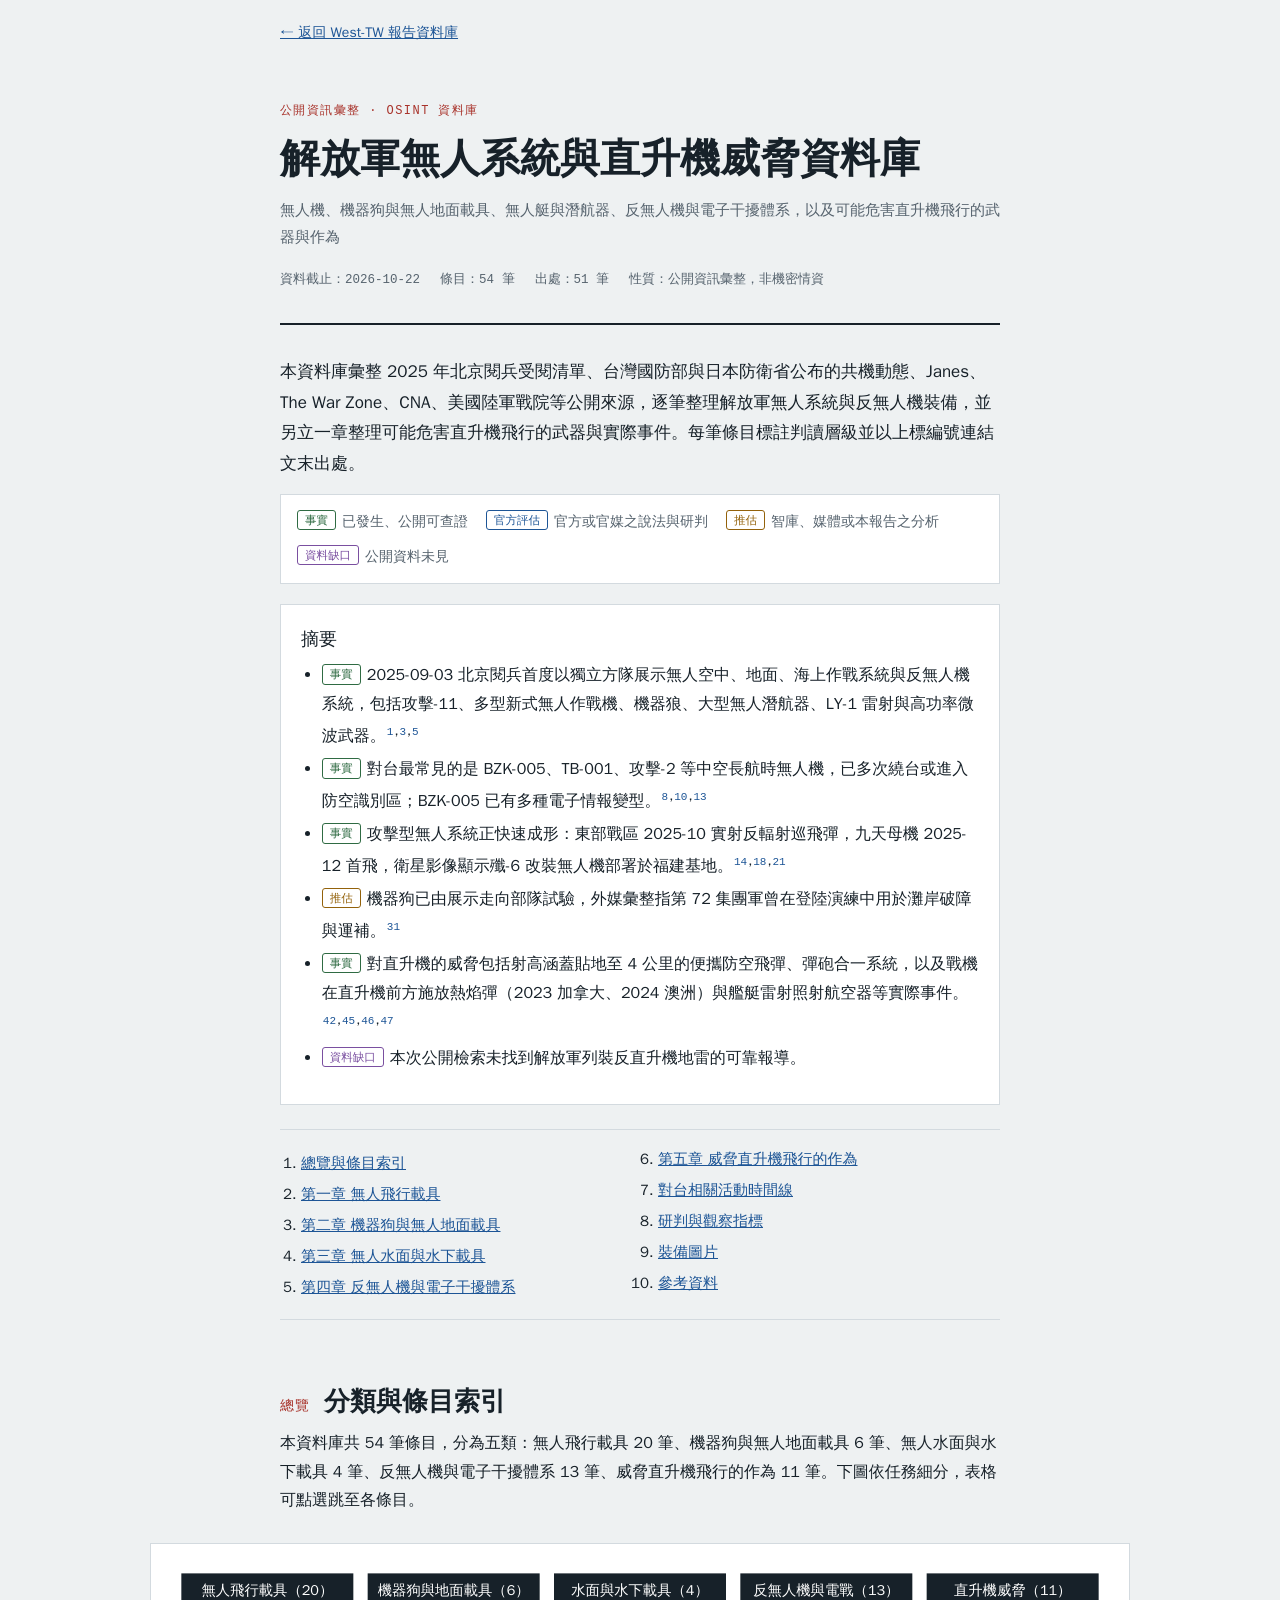
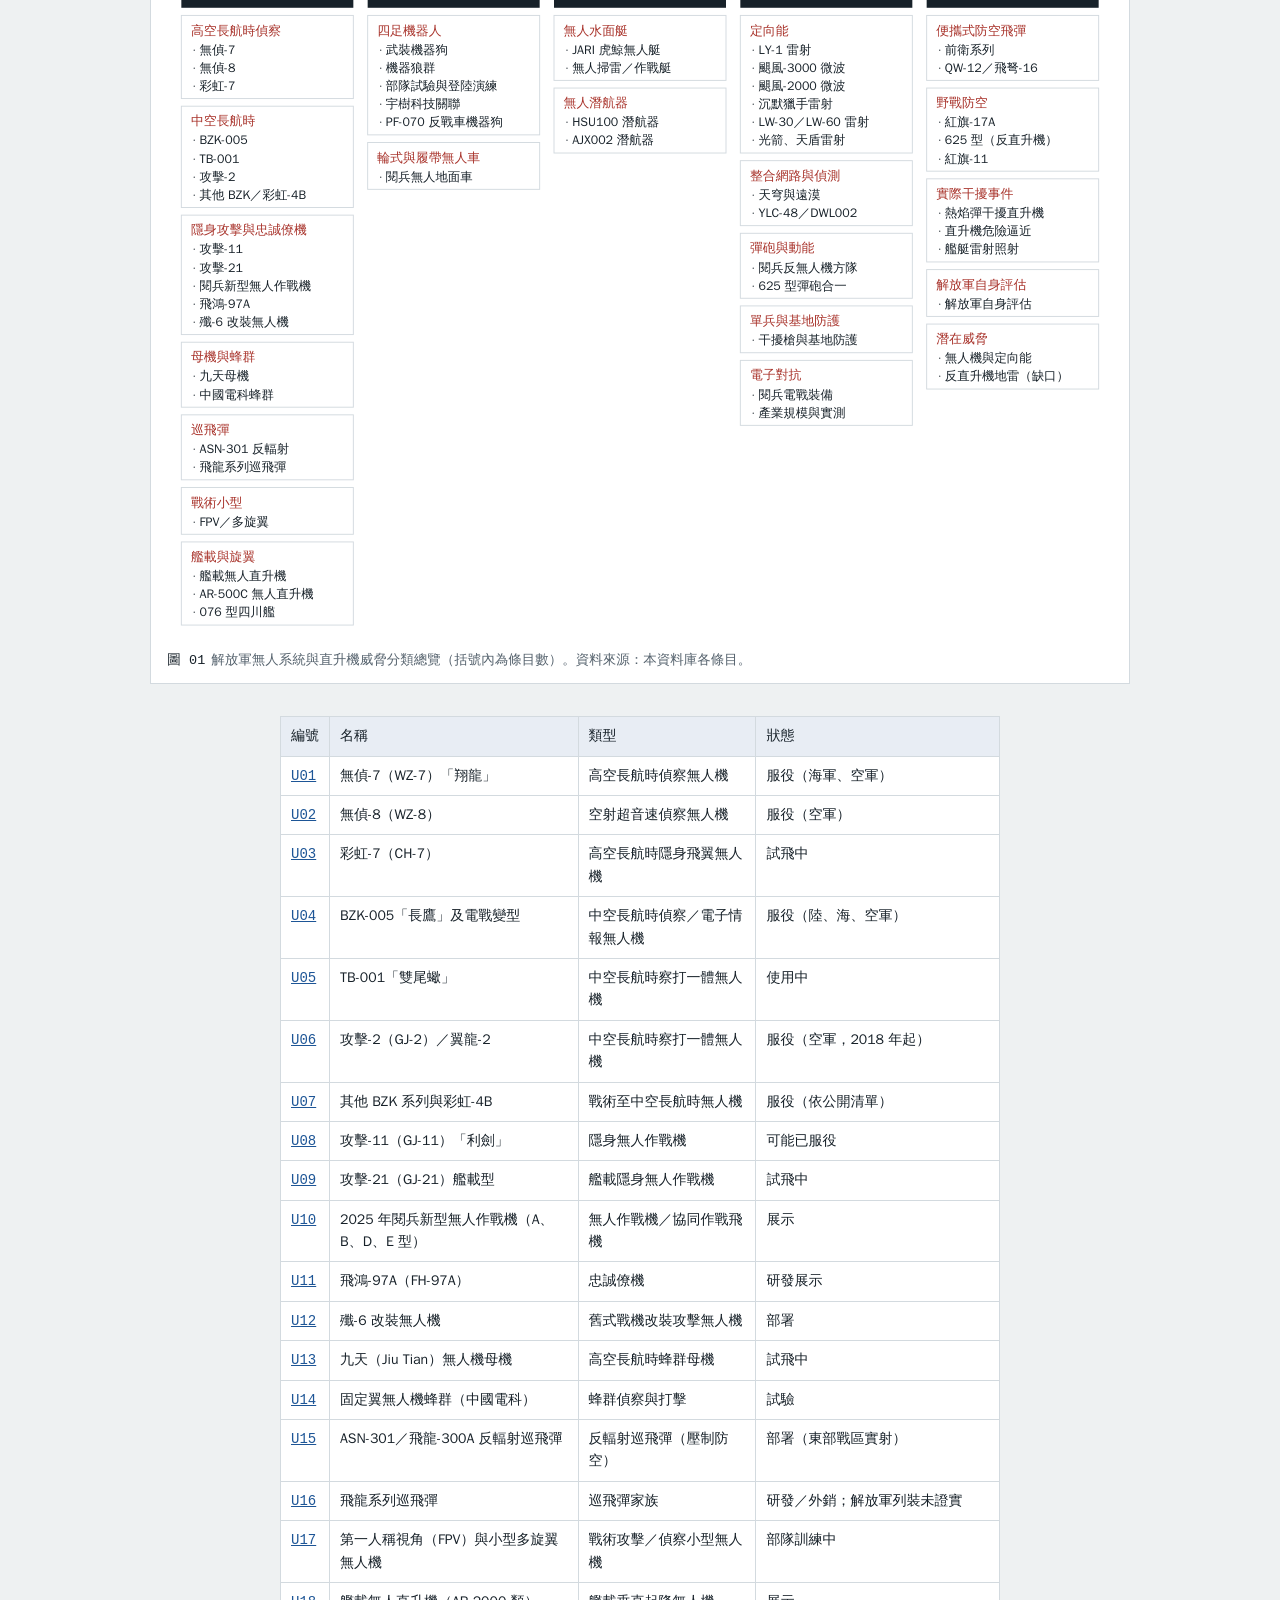
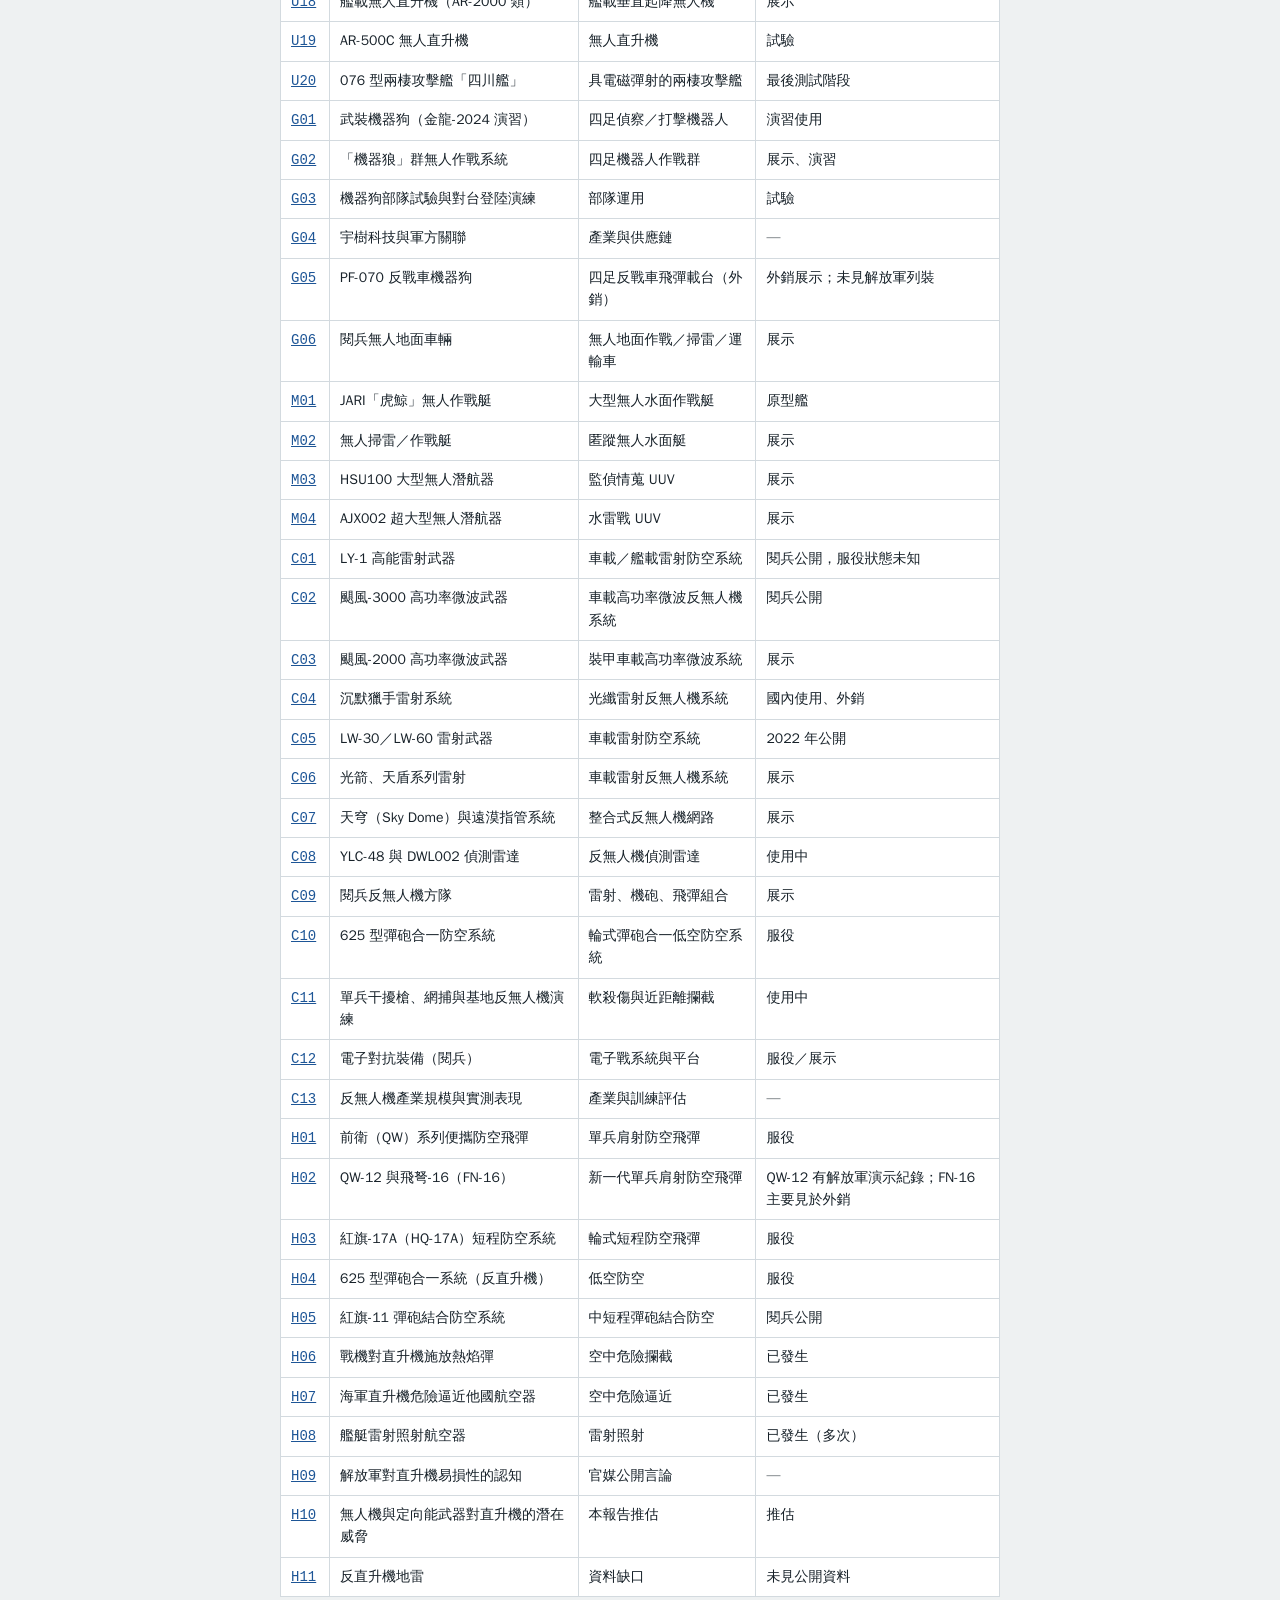
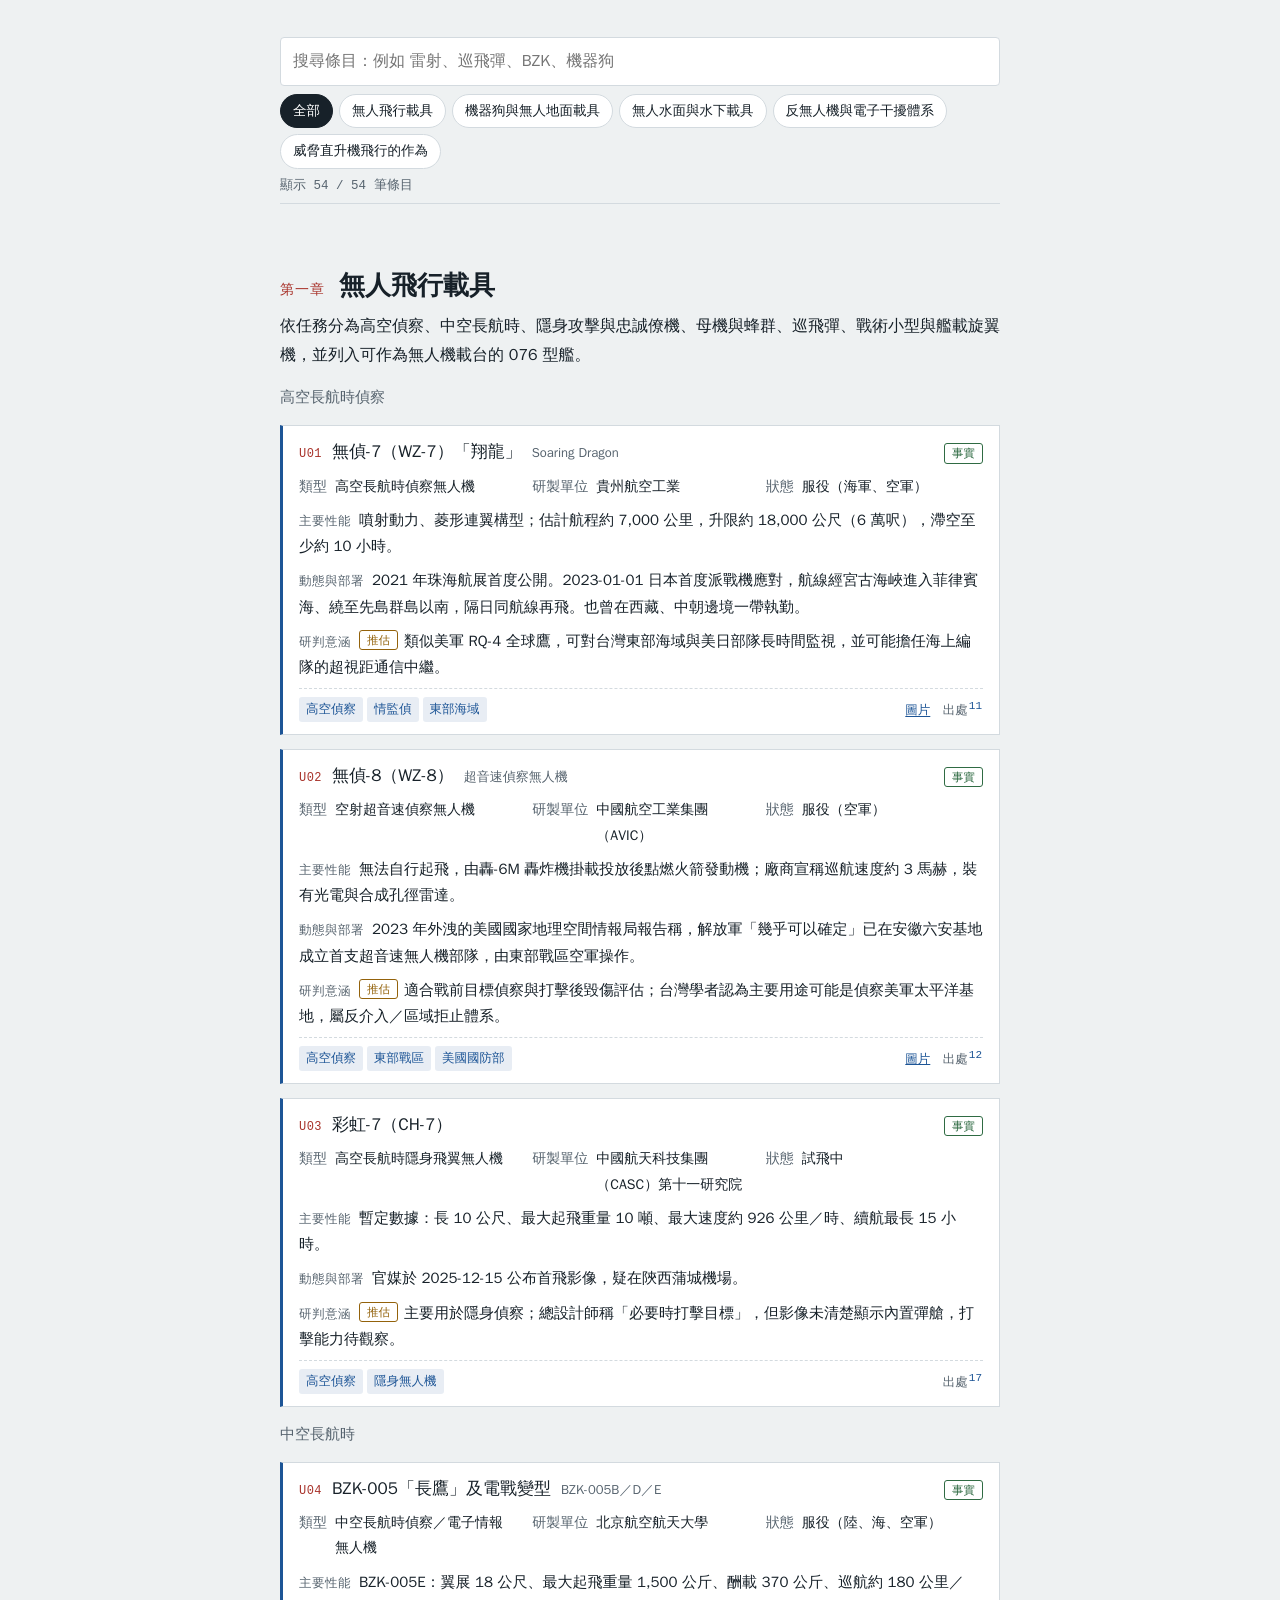
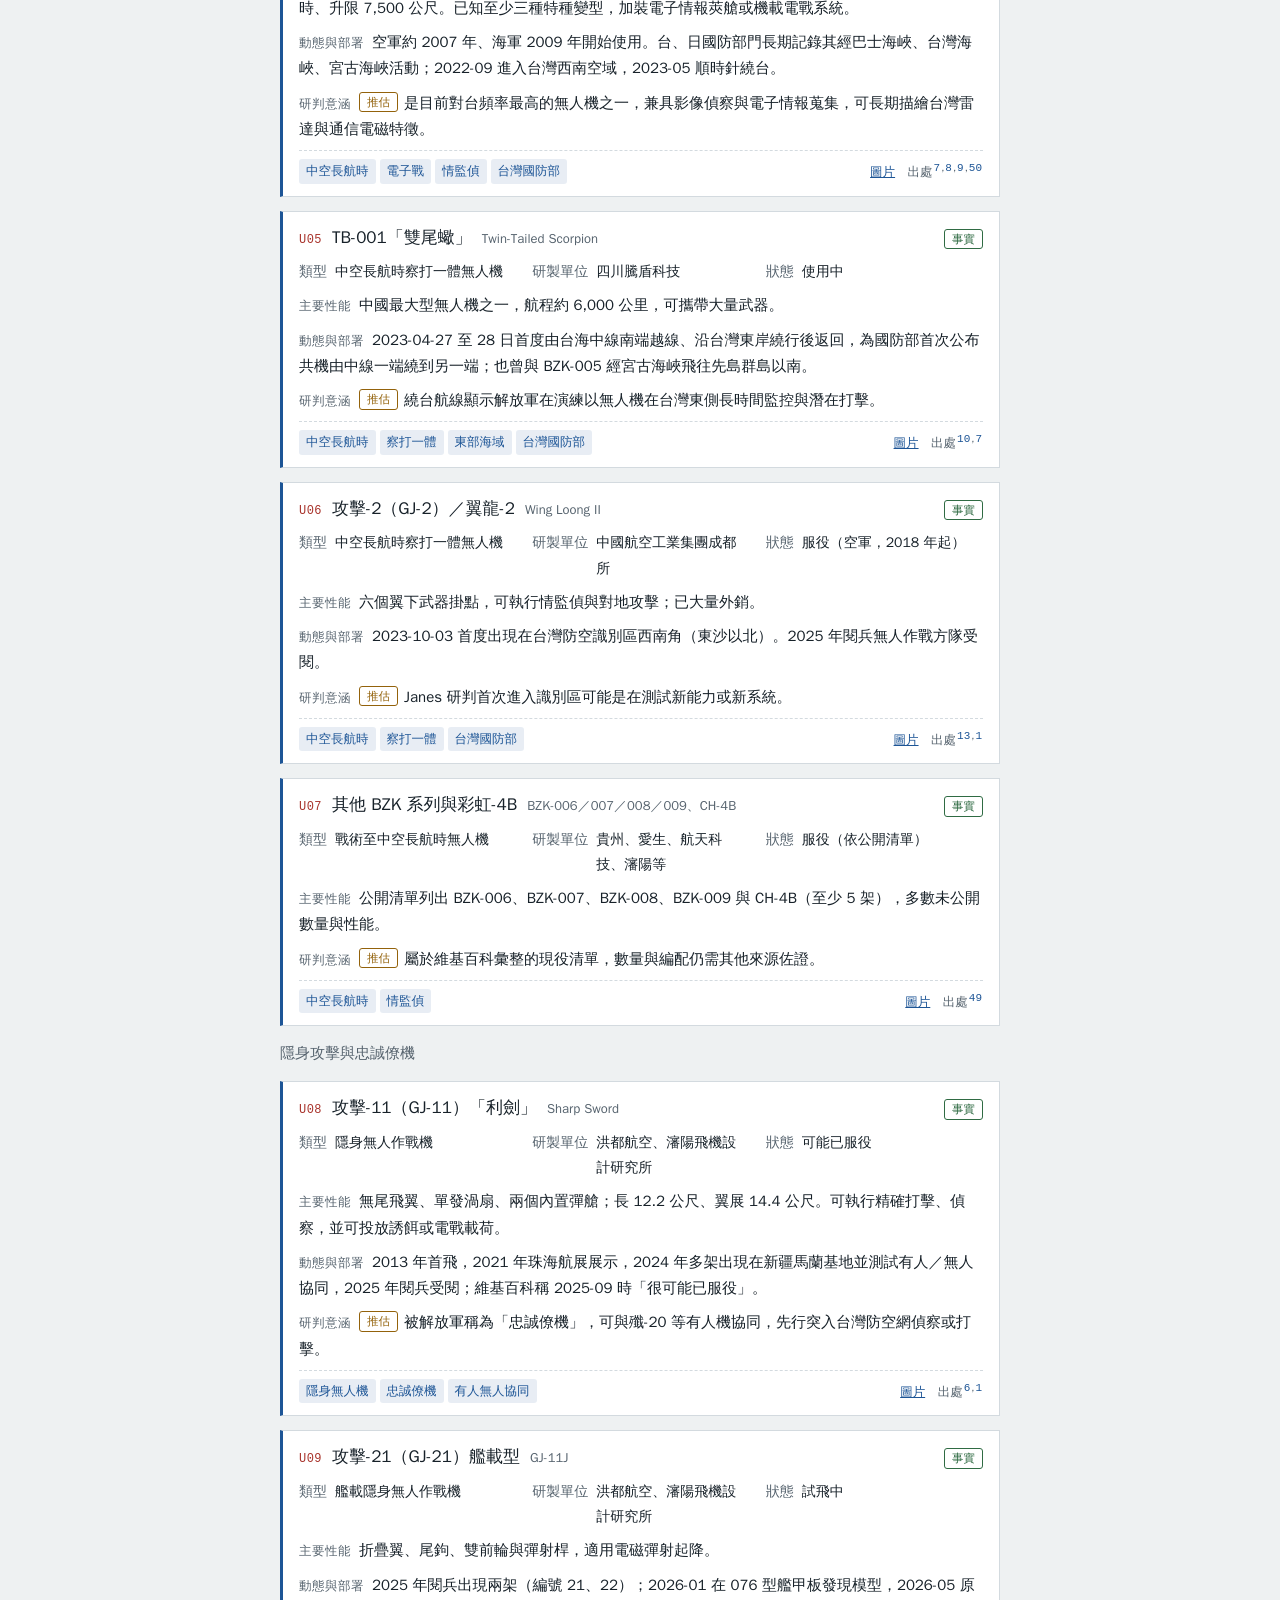
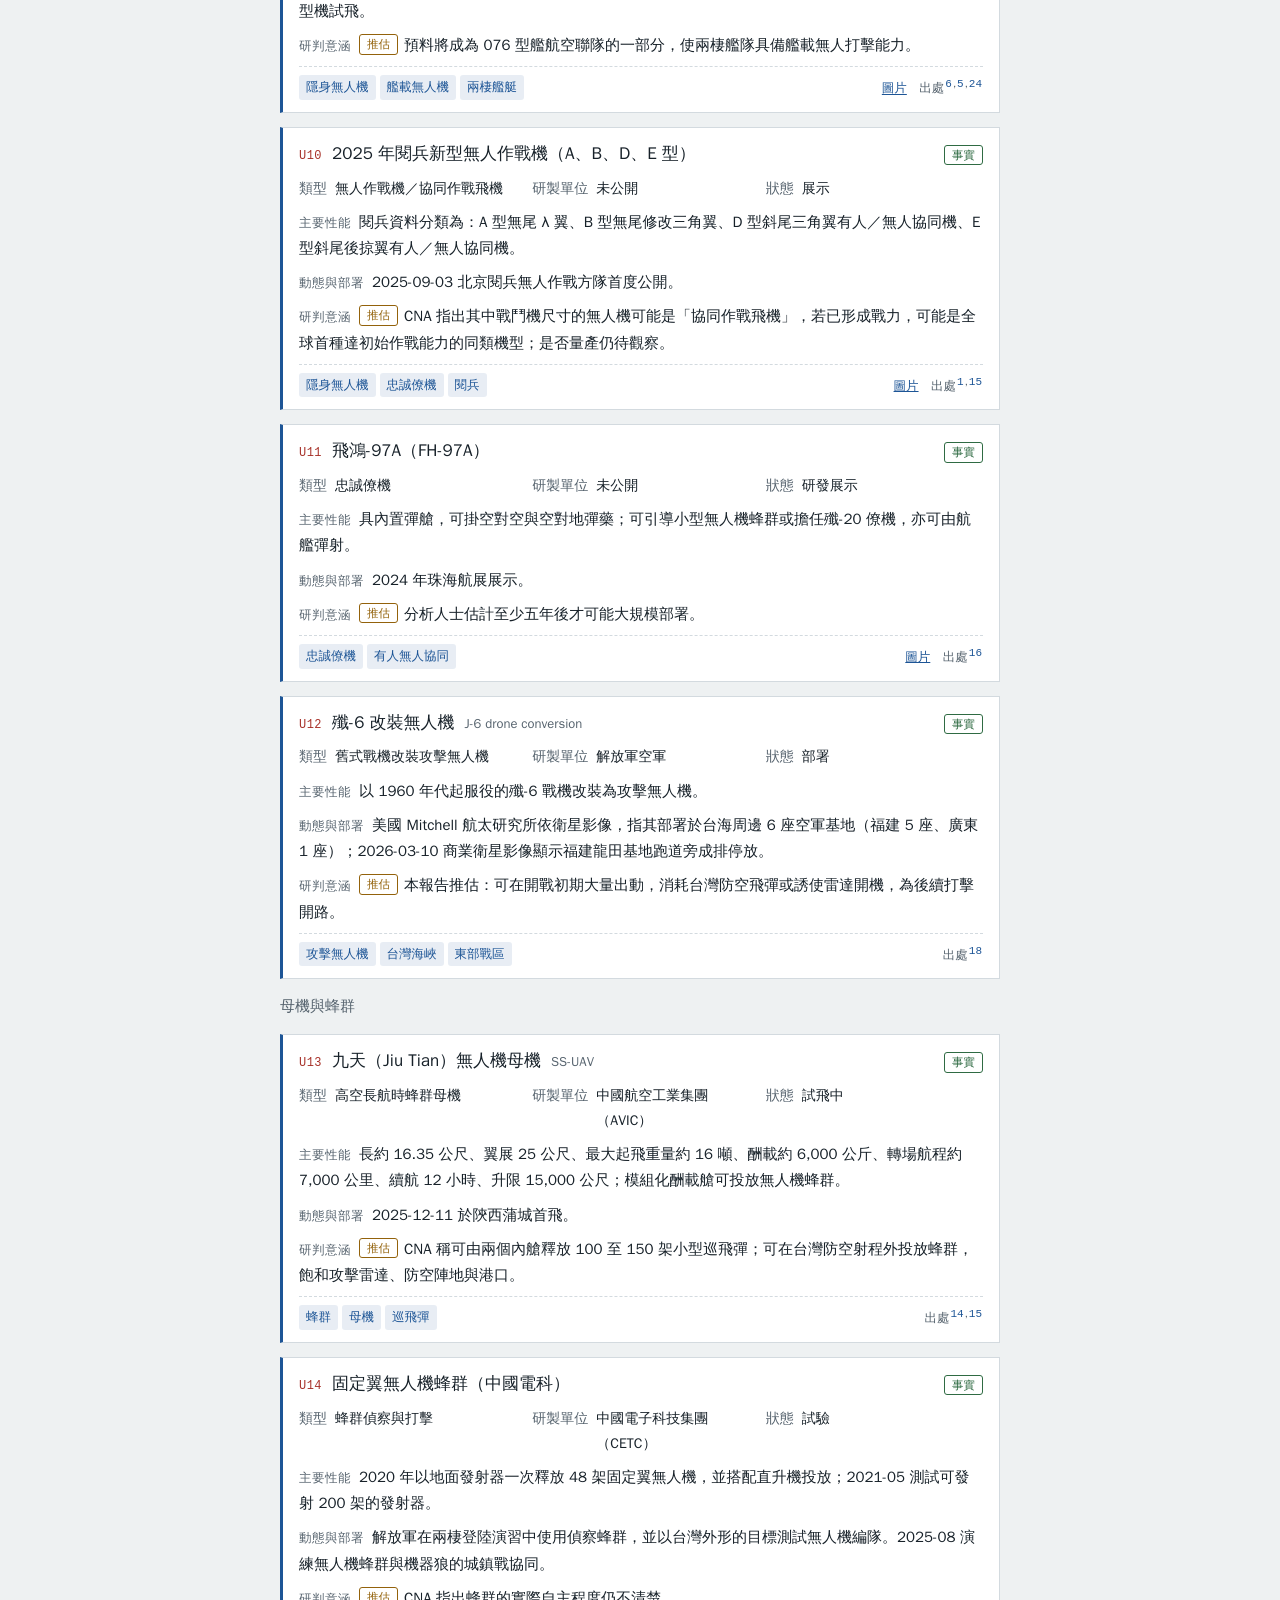
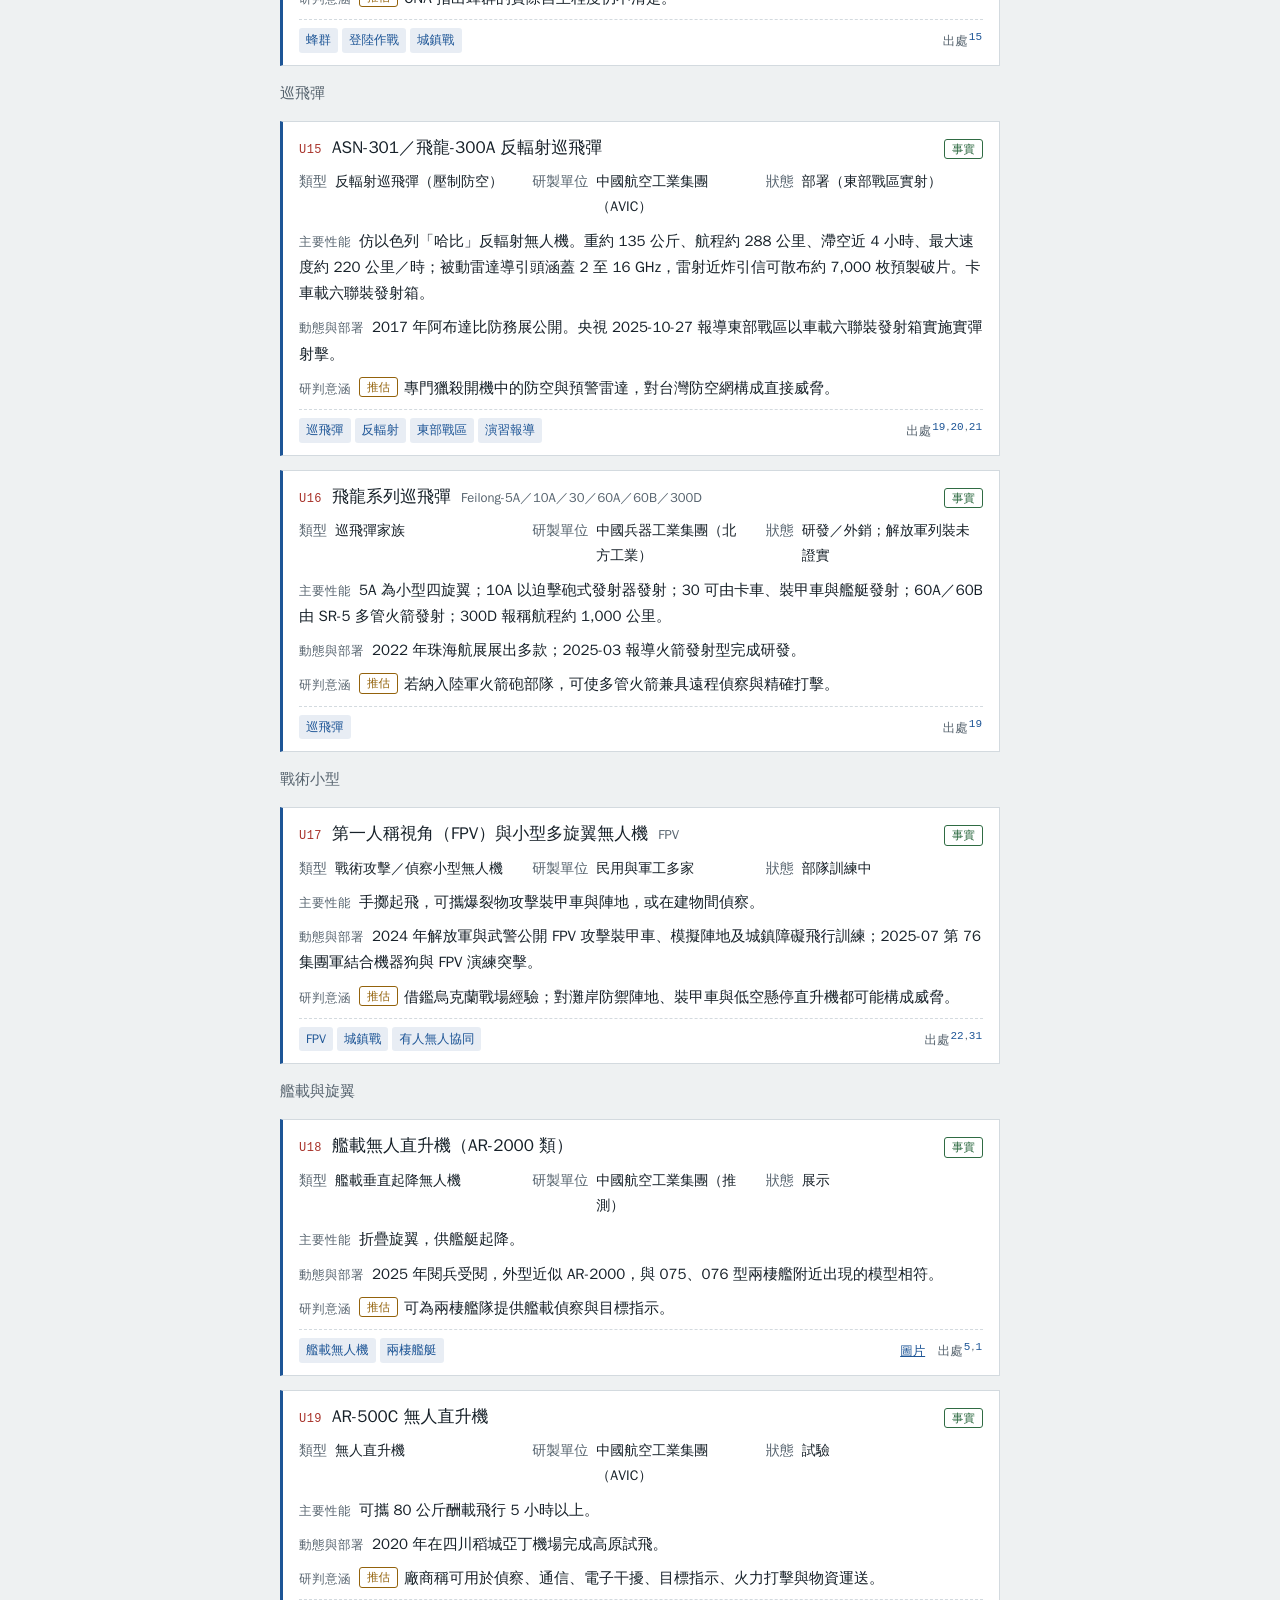
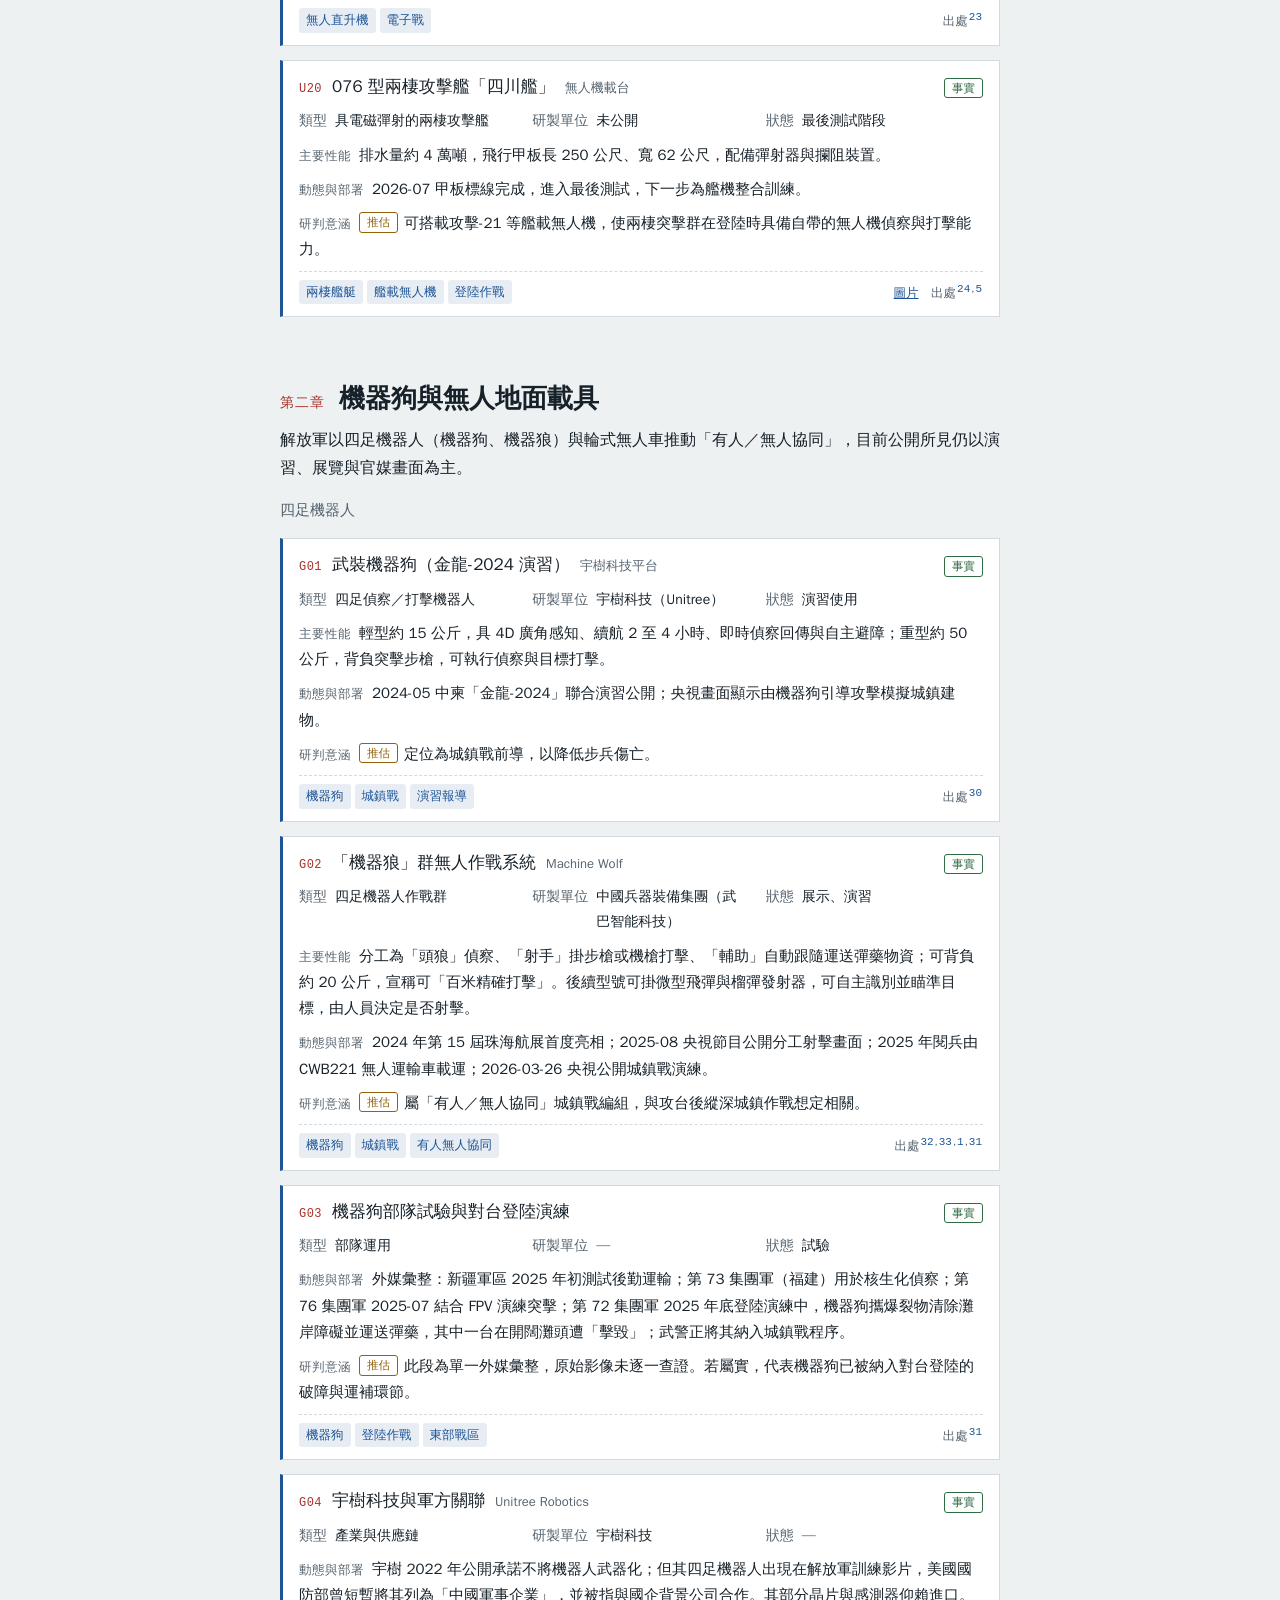
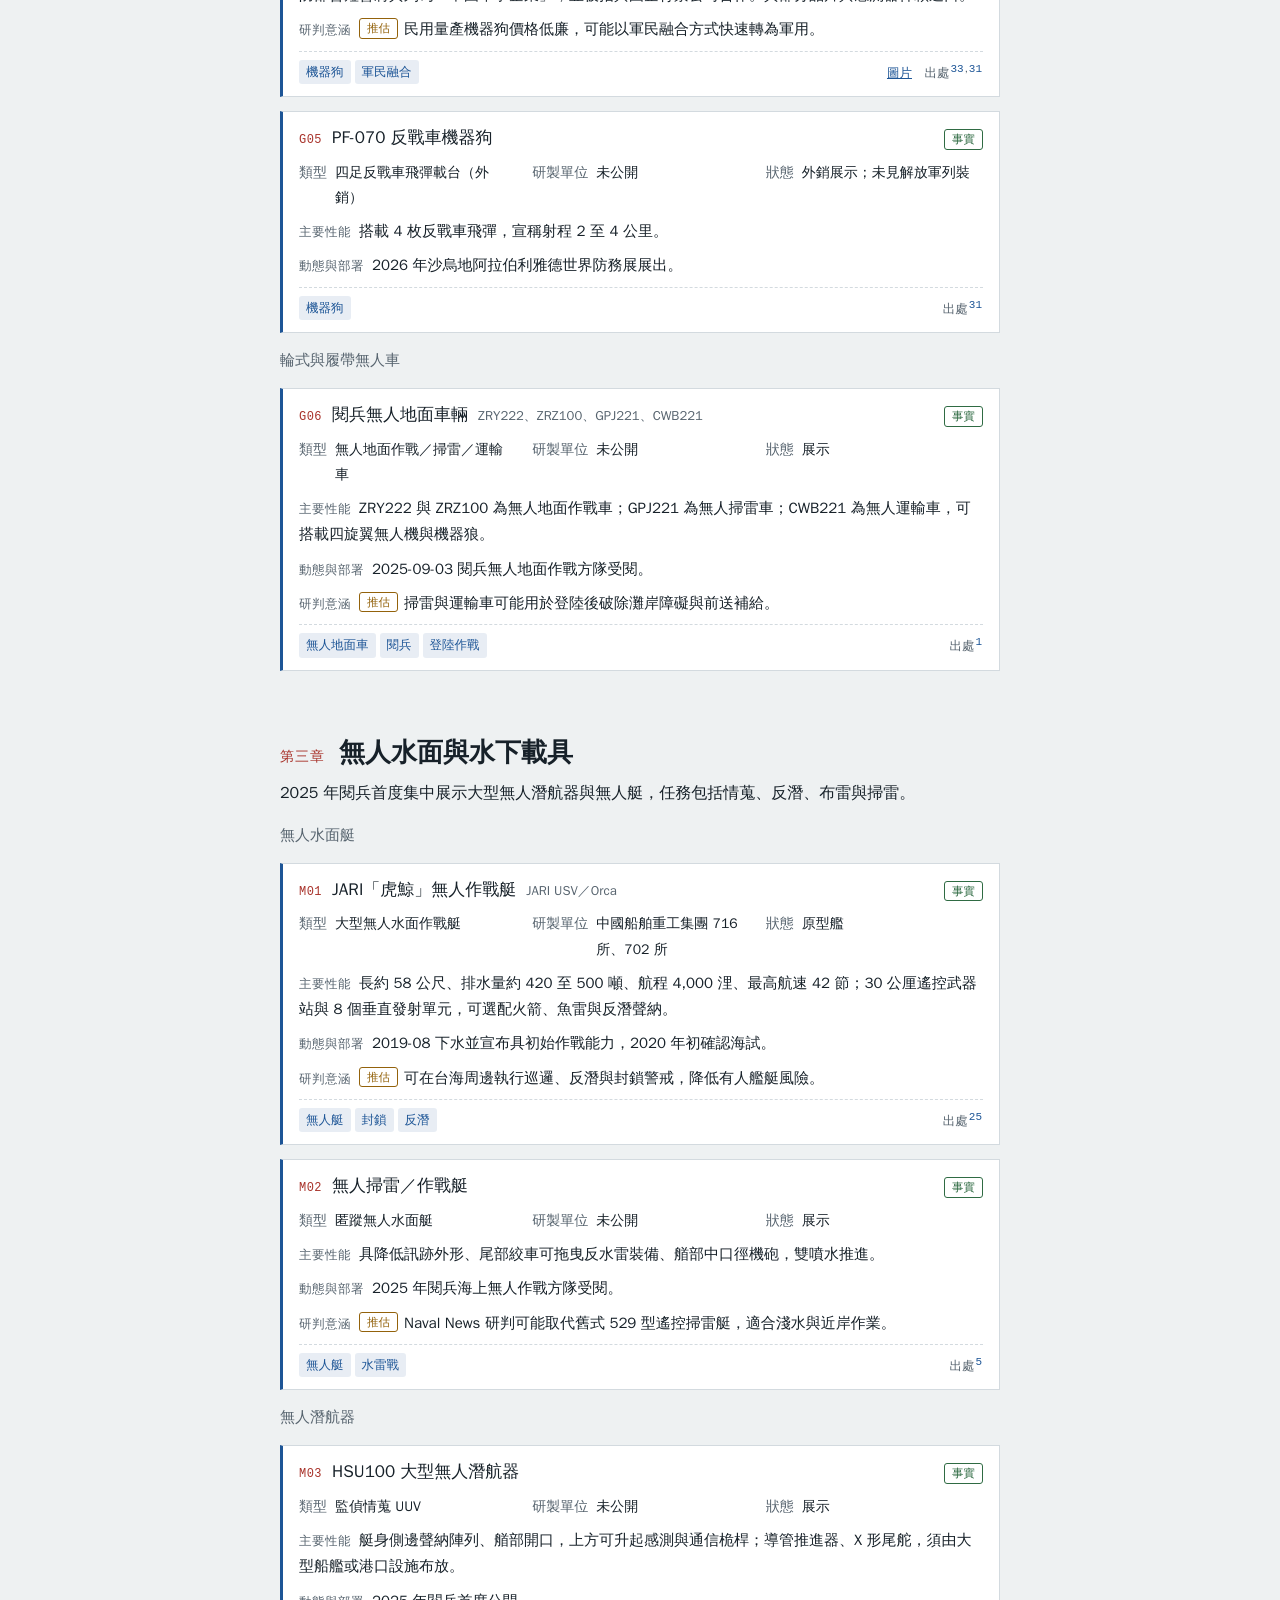
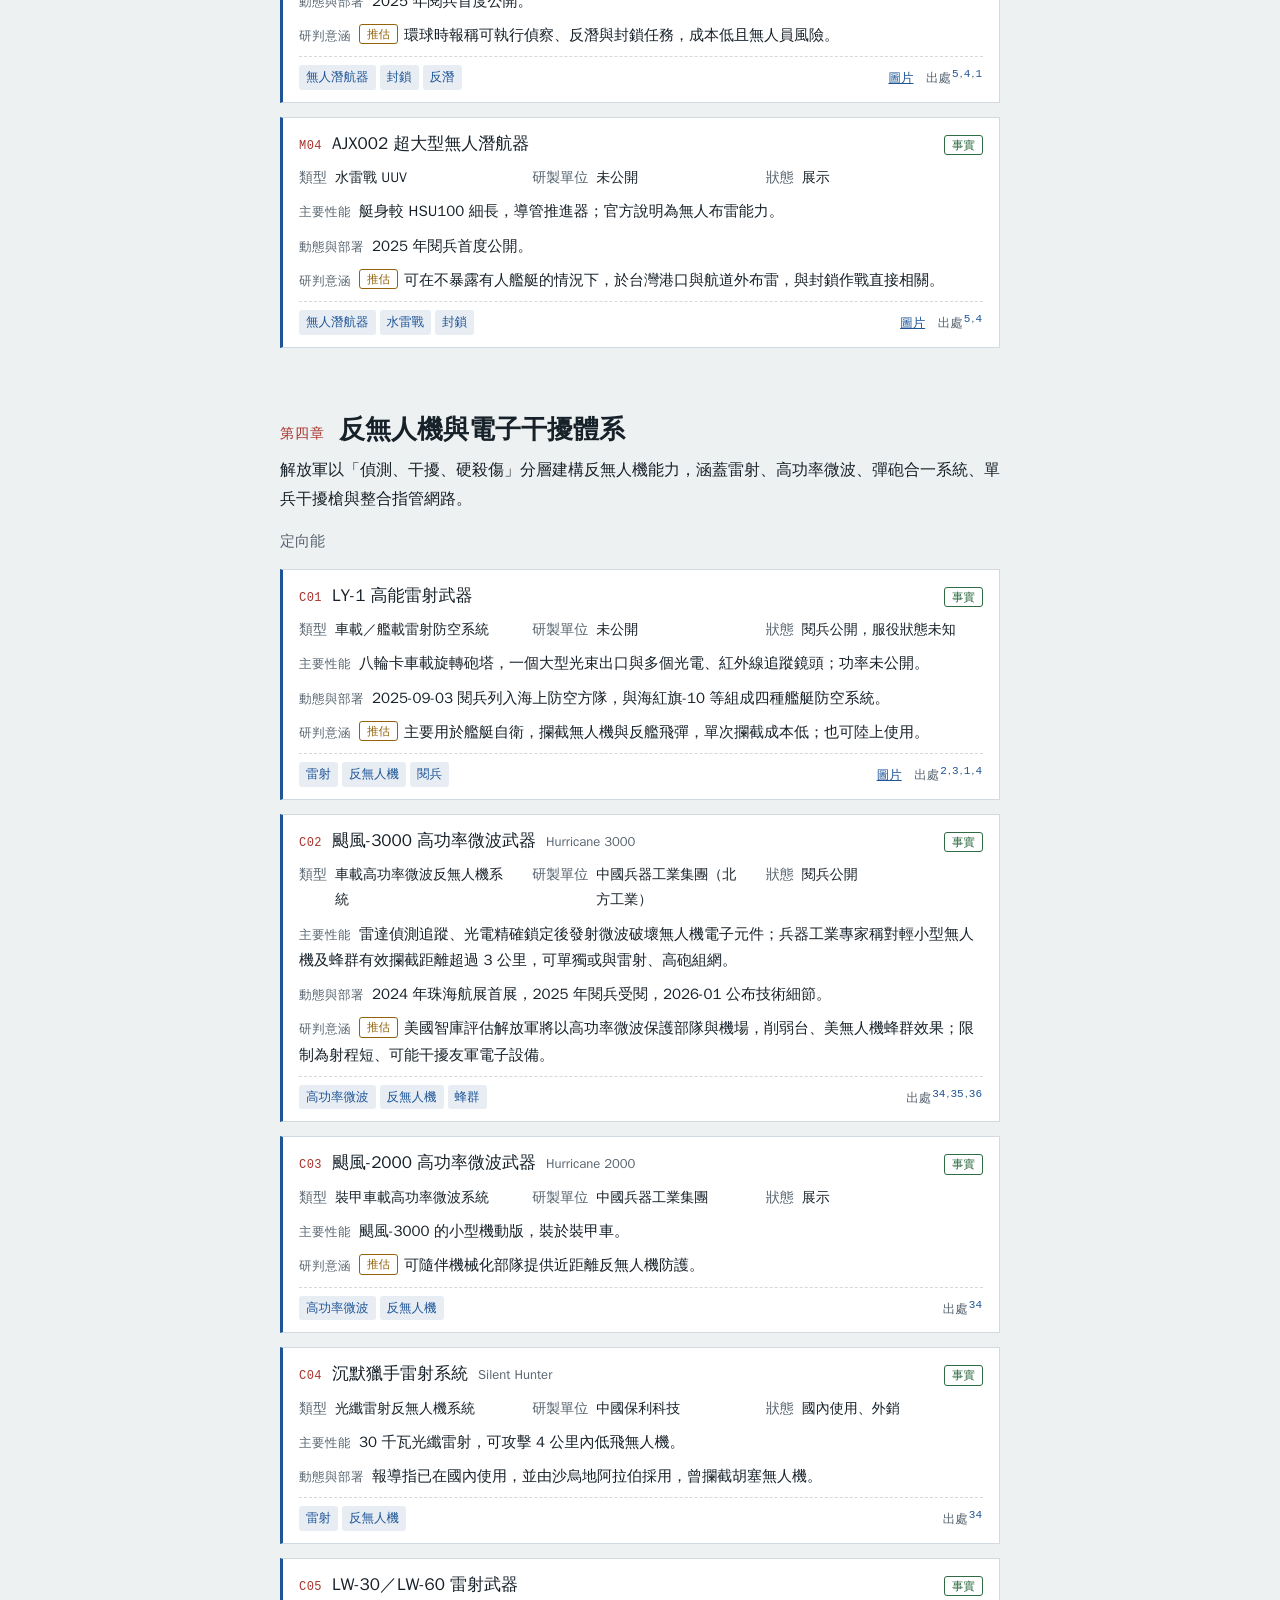
==== commit 587dc28b: "無人系統資料庫：新增附錄一 裝備圖片（23 張 Wikimedia Commons 自由授權照片） - 21 筆條目附照片，逐張註明作者與授權，條目卡片加「圖片」連結 - 圖片以 base64 內嵌，" ====
--- a/reports/2026-10-pla-unmanned/index.html
+++ b/reports/2026-10-pla-unmanned/index.html
@@ -96,6 +96,16 @@
 .d-axis{stroke:var(--muted);stroke-width:2}
 .d-dot{fill:var(--tw)} .d-dot.y2022,.d-dot.y2023{fill:var(--muted)} .d-dot.y2025,.d-dot.y2026{fill:var(--accent)}
 .b-man{fill:var(--accent)} .b-shorad{fill:var(--tw)} .b-de{fill:var(--est);opacity:.7}
+/* 附錄：裝備圖片 */
+.photowrap{max-width:980px;margin:0 auto}
+.photowrap h3{max-width:720px;margin:32px auto 6px}
+.photos{display:grid;grid-template-columns:repeat(auto-fill,minmax(280px,1fr));gap:16px}
+figure.photo{margin:0;padding:10px 10px 8px;scroll-margin-top:16px}
+figure.photo img{display:block;width:100%;aspect-ratio:4/3;object-fit:contain;background:var(--bg)}
+figure.photo figcaption{font-size:13px;margin-top:8px}
+figure.photo figcaption b{font-family:var(--f-body);font-weight:700;margin-right:0}
+figure.photo .eid{text-decoration:none;margin-right:4px}
+figure.photo .cr{font-size:12px}
 </style></head><body><div class="doc"><p style="max-width:720px;margin:20px auto 0;font-size:14px"><a href="../../index.html">← 返回 West-TW 報告資料庫</a></p><header class="cover"><div class="cls">公開資訊彙整 · OSINT 資料庫</div><h1>解放軍無人系統與直升機威脅資料庫</h1>
 <p class="sub">無人機、機器狗與無人地面載具、無人艇與潛航器、反無人機與電子干擾體系，以及可能危害直升機飛行的武器與作為</p>
 <div class="meta"><span>資料截止：2026-10-22</span><span>條目：54 筆</span><span>出處：51 筆</span><span>性質：公開資訊彙整，非機密情資</span></div></header><div class="col"><p class="lead">本資料庫彙整 2025 年北京閱兵受閱清單、台灣國防部與日本防衛省公布的共機動態、Janes、The War Zone、CNA、美國陸軍戰院等公開來源，逐筆整理解放軍無人系統與反無人機裝備，並另立一章整理可能危害直升機飛行的武器與實際事件。每筆條目標註判讀層級並以上標編號連結文末出處。</p><div class="legend" role="note"><span><span class="tag fact">事實</span>已發生、公開可查證</span><span><span class="tag off">官方評估</span>官方或官媒之說法與研判</span><span><span class="tag est">推估</span>智庫、媒體或本報告之分析</span><span><span class="tag gap">資料缺口</span>公開資料未見</span></div><div class="keypts"><h3>摘要</h3><ul>
@@ -105,8 +115,8 @@
 <li><span class="tag est">推估</span>機器狗已由展示走向部隊試驗，外媒彙整指第 72 集團軍曾在登陸演練中用於灘岸破障與運補。<sup><a href="#r31">31</a></sup></li>
 <li><span class="tag fact">事實</span>對直升機的威脅包括射高涵蓋貼地至 4 公里的便攜防空飛彈、彈砲合一系統，以及戰機在直升機前方施放熱焰彈（2023 加拿大、2024 澳洲）與艦艇雷射照射航空器等實際事件。<sup><a href="#r42">42</a>,<a href="#r45">45</a>,<a href="#r46">46</a>,<a href="#r47">47</a></sup></li>
 <li><span class="tag gap">資料缺口</span>本次公開檢索未找到解放軍列裝反直升機地雷的可靠報導。</li>
-</ul></div><nav class="toc" aria-label="目錄"><ol><li><a href="#c0">總覽與條目索引</a></li><li><a href="#c1">第一章 無人飛行載具</a></li><li><a href="#c2">第二章 機器狗與無人地面載具</a></li><li><a href="#c3">第三章 無人水面與水下載具</a></li><li><a href="#c4">第四章 反無人機與電子干擾體系</a></li><li><a href="#c5">第五章 威脅直升機飛行的作為</a></li><li><a href="#c6">對台相關活動時間線</a></li><li><a href="#c7">研判與觀察指標</a></li><li><a href="#refs">參考資料</a></li></ol></nav><h2 id="c0"><span class="no">總覽</span>分類與條目索引</h2><p>本資料庫共 54 筆條目，分為五類：無人飛行載具 20 筆、機器狗與無人地面載具 6 筆、無人水面與水下載具 4 筆、反無人機與電子干擾體系 13 筆、威脅直升機飛行的作為 11 筆。下圖依任務細分，表格可點選跳至各條目。</p></div><figure id="fig01"><div class="scroll"><svg viewBox="0 0 990 710" role="img" aria-label="解放軍無人系統分類總覽"><rect x="15" y="14" width="180" height="36" class="d-hd"/><text x="105.0" y="37" text-anchor="middle" class="d-th">無人飛行載具（20）</text><rect x="15" y="58" width="180" height="87" class="d-box"/><text x="25" y="78" class="d-ts">高空長航時偵察</text><text x="27" y="98" class="d-t">· 無偵-7</text><text x="27" y="117" class="d-t">· 無偵-8</text><text x="27" y="136" class="d-t">· 彩虹-7</text><rect x="15" y="153" width="180" height="106" class="d-box"/><text x="25" y="173" class="d-ts">中空長航時</text><text x="27" y="193" class="d-t">· BZK-005</text><text x="27" y="212" class="d-t">· TB-001</text><text x="27" y="231" class="d-t">· 攻擊-2</text><text x="27" y="250" class="d-t">· 其他 BZK／彩虹-4B</text><rect x="15" y="267" width="180" height="125" class="d-box"/><text x="25" y="287" class="d-ts">隱身攻擊與忠誠僚機</text><text x="27" y="307" class="d-t">· 攻擊-11</text><text x="27" y="326" class="d-t">· 攻擊-21</text><text x="27" y="345" class="d-t">· 閱兵新型無人作戰機</text><text x="27" y="364" class="d-t">· 飛鴻-97A</text><text x="27" y="383" class="d-t">· 殲-6 改裝無人機</text><rect x="15" y="400" width="180" height="68" class="d-box"/><text x="25" y="420" class="d-ts">母機與蜂群</text><text x="27" y="440" class="d-t">· 九天母機</text><text x="27" y="459" class="d-t">· 中國電科蜂群</text><rect x="15" y="476" width="180" height="68" class="d-box"/><text x="25" y="496" class="d-ts">巡飛彈</text><text x="27" y="516" class="d-t">· ASN-301 反輻射</text><text x="27" y="535" class="d-t">· 飛龍系列巡飛彈</text><rect x="15" y="552" width="180" height="49" class="d-box"/><text x="25" y="572" class="d-ts">戰術小型</text><text x="27" y="592" class="d-t">· FPV／多旋翼</text><rect x="15" y="609" width="180" height="87" class="d-box"/><text x="25" y="629" class="d-ts">艦載與旋翼</text><text x="27" y="649" class="d-t">· 艦載無人直升機</text><text x="27" y="668" class="d-t">· AR-500C 無人直升機</text><text x="27" y="687" class="d-t">· 076 型四川艦</text><rect x="210" y="14" width="180" height="36" class="d-hd"/><text x="300.0" y="37" text-anchor="middle" class="d-th">機器狗與地面載具（6）</text><rect x="210" y="58" width="180" height="125" class="d-box"/><text x="220" y="78" class="d-ts">四足機器人</text><text x="222" y="98" class="d-t">· 武裝機器狗</text><text x="222" y="117" class="d-t">· 機器狼群</text><text x="222" y="136" class="d-t">· 部隊試驗與登陸演練</text><text x="222" y="155" class="d-t">· 宇樹科技關聯</text><text x="222" y="174" class="d-t">· PF-070 反戰車機器狗</text><rect x="210" y="191" width="180" height="49" class="d-box"/><text x="220" y="211" class="d-ts">輪式與履帶無人車</text><text x="222" y="231" class="d-t">· 閱兵無人地面車</text><rect x="405" y="14" width="180" height="36" class="d-hd"/><text x="495.0" y="37" text-anchor="middle" class="d-th">水面與水下載具（4）</text><rect x="405" y="58" width="180" height="68" class="d-box"/><text x="415" y="78" class="d-ts">無人水面艇</text><text x="417" y="98" class="d-t">· JARI 虎鯨無人艇</text><text x="417" y="117" class="d-t">· 無人掃雷／作戰艇</text><rect x="405" y="134" width="180" height="68" class="d-box"/><text x="415" y="154" class="d-ts">無人潛航器</text><text x="417" y="174" class="d-t">· HSU100 潛航器</text><text x="417" y="193" class="d-t">· AJX002 潛航器</text><rect x="600" y="14" width="180" height="36" class="d-hd"/><text x="690.0" y="37" text-anchor="middle" class="d-th">反無人機與電戰（13）</text><rect x="600" y="58" width="180" height="144" class="d-box"/><text x="610" y="78" class="d-ts">定向能</text><text x="612" y="98" class="d-t">· LY-1 雷射</text><text x="612" y="117" class="d-t">· 颶風-3000 微波</text><text x="612" y="136" class="d-t">· 颶風-2000 微波</text><text x="612" y="155" class="d-t">· 沉默獵手雷射</text><text x="612" y="174" class="d-t">· LW-30／LW-60 雷射</text><text x="612" y="193" class="d-t">· 光箭、天盾雷射</text><rect x="600" y="210" width="180" height="68" class="d-box"/><text x="610" y="230" class="d-ts">整合網路與偵測</text><text x="612" y="250" class="d-t">· 天穹與遠漠</text><text x="612" y="269" class="d-t">· YLC-48／DWL002</text><rect x="600" y="286" width="180" height="68" class="d-box"/><text x="610" y="306" class="d-ts">彈砲與動能</text><text x="612" y="326" class="d-t">· 閱兵反無人機方隊</text><text x="612" y="345" class="d-t">· 625 型彈砲合一</text><rect x="600" y="362" width="180" height="49" class="d-box"/><text x="610" y="382" class="d-ts">單兵與基地防護</text><text x="612" y="402" class="d-t">· 干擾槍與基地防護</text><rect x="600" y="419" width="180" height="68" class="d-box"/><text x="610" y="439" class="d-ts">電子對抗</text><text x="612" y="459" class="d-t">· 閱兵電戰裝備</text><text x="612" y="478" class="d-t">· 產業規模與實測</text><rect x="795" y="14" width="180" height="36" class="d-hd"/><text x="885.0" y="37" text-anchor="middle" class="d-th">直升機威脅（11）</text><rect x="795" y="58" width="180" height="68" class="d-box"/><text x="805" y="78" class="d-ts">便攜式防空飛彈</text><text x="807" y="98" class="d-t">· 前衛系列</text><text x="807" y="117" class="d-t">· QW-12／飛弩-16</text><rect x="795" y="134" width="180" height="87" class="d-box"/><text x="805" y="154" class="d-ts">野戰防空</text><text x="807" y="174" class="d-t">· 紅旗-17A</text><text x="807" y="193" class="d-t">· 625 型（反直升機）</text><text x="807" y="212" class="d-t">· 紅旗-11</text><rect x="795" y="229" width="180" height="87" class="d-box"/><text x="805" y="249" class="d-ts">實際干擾事件</text><text x="807" y="269" class="d-t">· 熱焰彈干擾直升機</text><text x="807" y="288" class="d-t">· 直升機危險逼近</text><text x="807" y="307" class="d-t">· 艦艇雷射照射</text><rect x="795" y="324" width="180" height="49" class="d-box"/><text x="805" y="344" class="d-ts">解放軍自身評估</text><text x="807" y="364" class="d-t">· 解放軍自身評估</text><rect x="795" y="381" width="180" height="68" class="d-box"/><text x="805" y="401" class="d-ts">潛在威脅</text><text x="807" y="421" class="d-t">· 無人機與定向能</text><text x="807" y="440" class="d-t">· 反直升機地雷（缺口）</text></svg></div><figcaption><b>圖 01</b>解放軍無人系統與直升機威脅分類總覽（括號內為條目數）。資料來源：本資料庫各條目。</figcaption></figure><div class="col"><div class="tbl"><table><thead><tr><th>編號</th><th>名稱</th><th>類型</th><th>狀態</th></tr></thead><tbody><tr><td class="num"><a href="#U01">U01</a></td><td>無偵-7（WZ-7）「翔龍」</td><td>高空長航時偵察無人機</td><td>服役（海軍、空軍）</td></tr><tr><td class="num"><a href="#U02">U02</a></td><td>無偵-8（WZ-8）</td><td>空射超音速偵察無人機</td><td>服役（空軍）</td></tr><tr><td class="num"><a href="#U03">U03</a></td><td>彩虹-7（CH-7）</td><td>高空長航時隱身飛翼無人機</td><td>試飛中</td></tr><tr><td class="num"><a href="#U04">U04</a></td><td>BZK-005「長鷹」及電戰變型</td><td>中空長航時偵察／電子情報無人機</td><td>服役（陸、海、空軍）</td></tr><tr><td class="num"><a href="#U05">U05</a></td><td>TB-001「雙尾蠍」</td><td>中空長航時察打一體無人機</td><td>使用中</td></tr><tr><td class="num"><a href="#U06">U06</a></td><td>攻擊-2（GJ-2）／翼龍-2</td><td>中空長航時察打一體無人機</td><td>服役（空軍，2018 年起）</td></tr><tr><td class="num"><a href="#U07">U07</a></td><td>其他 BZK 系列與彩虹-4B</td><td>戰術至中空長航時無人機</td><td>服役（依公開清單）</td></tr><tr><td class="num"><a href="#U08">U08</a></td><td>攻擊-11（GJ-11）「利劍」</td><td>隱身無人作戰機</td><td>可能已服役</td></tr><tr><td class="num"><a href="#U09">U09</a></td><td>攻擊-21（GJ-21）艦載型</td><td>艦載隱身無人作戰機</td><td>試飛中</td></tr><tr><td class="num"><a href="#U10">U10</a></td><td>2025 年閱兵新型無人作戰機（A、B、D、E 型）</td><td>無人作戰機／協同作戰飛機</td><td>展示</td></tr><tr><td class="num"><a href="#U11">U11</a></td><td>飛鴻-97A（FH-97A）</td><td>忠誠僚機</td><td>研發展示</td></tr><tr><td class="num"><a href="#U12">U12</a></td><td>殲-6 改裝無人機</td><td>舊式戰機改裝攻擊無人機</td><td>部署</td></tr><tr><td class="num"><a href="#U13">U13</a></td><td>九天（Jiu Tian）無人機母機</td><td>高空長航時蜂群母機</td><td>試飛中</td></tr><tr><td class="num"><a href="#U14">U14</a></td><td>固定翼無人機蜂群（中國電科）</td><td>蜂群偵察與打擊</td><td>試驗</td></tr><tr><td class="num"><a href="#U15">U15</a></td><td>ASN-301／飛龍-300A 反輻射巡飛彈</td><td>反輻射巡飛彈（壓制防空）</td><td>部署（東部戰區實射）</td></tr><tr><td class="num"><a href="#U16">U16</a></td><td>飛龍系列巡飛彈</td><td>巡飛彈家族</td><td>研發／外銷；解放軍列裝未證實</td></tr><tr><td class="num"><a href="#U17">U17</a></td><td>第一人稱視角（FPV）與小型多旋翼無人機</td><td>戰術攻擊／偵察小型無人機</td><td>部隊訓練中</td></tr><tr><td class="num"><a href="#U18">U18</a></td><td>艦載無人直升機（AR-2000 類）</td><td>艦載垂直起降無人機</td><td>展示</td></tr><tr><td class="num"><a href="#U19">U19</a></td><td>AR-500C 無人直升機</td><td>無人直升機</td><td>試驗</td></tr><tr><td class="num"><a href="#U20">U20</a></td><td>076 型兩棲攻擊艦「四川艦」</td><td>具電磁彈射的兩棲攻擊艦</td><td>最後測試階段</td></tr><tr><td class="num"><a href="#G01">G01</a></td><td>武裝機器狗（金龍-2024 演習）</td><td>四足偵察／打擊機器人</td><td>演習使用</td></tr><tr><td class="num"><a href="#G02">G02</a></td><td>「機器狼」群無人作戰系統</td><td>四足機器人作戰群</td><td>展示、演習</td></tr><tr><td class="num"><a href="#G03">G03</a></td><td>機器狗部隊試驗與對台登陸演練</td><td>部隊運用</td><td>試驗</td></tr><tr><td class="num"><a href="#G04">G04</a></td><td>宇樹科技與軍方關聯</td><td>產業與供應鏈</td><td>—</td></tr><tr><td class="num"><a href="#G05">G05</a></td><td>PF-070 反戰車機器狗</td><td>四足反戰車飛彈載台（外銷）</td><td>外銷展示；未見解放軍列裝</td></tr><tr><td class="num"><a href="#G06">G06</a></td><td>閱兵無人地面車輛</td><td>無人地面作戰／掃雷／運輸車</td><td>展示</td></tr><tr><td class="num"><a href="#M01">M01</a></td><td>JARI「虎鯨」無人作戰艇</td><td>大型無人水面作戰艇</td><td>原型艦</td></tr><tr><td class="num"><a href="#M02">M02</a></td><td>無人掃雷／作戰艇</td><td>匿蹤無人水面艇</td><td>展示</td></tr><tr><td class="num"><a href="#M03">M03</a></td><td>HSU100 大型無人潛航器</td><td>監偵情蒐 UUV</td><td>展示</td></tr><tr><td class="num"><a href="#M04">M04</a></td><td>AJX002 超大型無人潛航器</td><td>水雷戰 UUV</td><td>展示</td></tr><tr><td class="num"><a href="#C01">C01</a></td><td>LY-1 高能雷射武器</td><td>車載／艦載雷射防空系統</td><td>閱兵公開，服役狀態未知</td></tr><tr><td class="num"><a href="#C02">C02</a></td><td>颶風-3000 高功率微波武器</td><td>車載高功率微波反無人機系統</td><td>閱兵公開</td></tr><tr><td class="num"><a href="#C03">C03</a></td><td>颶風-2000 高功率微波武器</td><td>裝甲車載高功率微波系統</td><td>展示</td></tr><tr><td class="num"><a href="#C04">C04</a></td><td>沉默獵手雷射系統</td><td>光纖雷射反無人機系統</td><td>國內使用、外銷</td></tr><tr><td class="num"><a href="#C05">C05</a></td><td>LW-30／LW-60 雷射武器</td><td>車載雷射防空系統</td><td>2022 年公開</td></tr><tr><td class="num"><a href="#C06">C06</a></td><td>光箭、天盾系列雷射</td><td>車載雷射反無人機系統</td><td>展示</td></tr><tr><td class="num"><a href="#C07">C07</a></td><td>天穹（Sky Dome）與遠漠指管系統</td><td>整合式反無人機網路</td><td>展示</td></tr><tr><td class="num"><a href="#C08">C08</a></td><td>YLC-48 與 DWL002 偵測雷達</td><td>反無人機偵測雷達</td><td>使用中</td></tr><tr><td class="num"><a href="#C09">C09</a></td><td>閱兵反無人機方隊</td><td>雷射、機砲、飛彈組合</td><td>展示</td></tr><tr><td class="num"><a href="#C10">C10</a></td><td>625 型彈砲合一防空系統</td><td>輪式彈砲合一低空防空系統</td><td>服役</td></tr><tr><td class="num"><a href="#C11">C11</a></td><td>單兵干擾槍、網捕與基地反無人機演練</td><td>軟殺傷與近距離攔截</td><td>使用中</td></tr><tr><td class="num"><a href="#C12">C12</a></td><td>電子對抗裝備（閱兵）</td><td>電子戰系統與平台</td><td>服役／展示</td></tr><tr><td class="num"><a href="#C13">C13</a></td><td>反無人機產業規模與實測表現</td><td>產業與訓練評估</td><td>—</td></tr><tr><td class="num"><a href="#H01">H01</a></td><td>前衛（QW）系列便攜防空飛彈</td><td>單兵肩射防空飛彈</td><td>服役</td></tr><tr><td class="num"><a href="#H02">H02</a></td><td>QW-12 與飛弩-16（FN-16）</td><td>新一代單兵肩射防空飛彈</td><td>QW-12 有解放軍演示紀錄；FN-16 主要見於外銷</td></tr><tr><td class="num"><a href="#H03">H03</a></td><td>紅旗-17A（HQ-17A）短程防空系統</td><td>輪式短程防空飛彈</td><td>服役</td></tr><tr><td class="num"><a href="#H04">H04</a></td><td>625 型彈砲合一系統（反直升機）</td><td>低空防空</td><td>服役</td></tr><tr><td class="num"><a href="#H05">H05</a></td><td>紅旗-11 彈砲結合防空系統</td><td>中短程彈砲結合防空</td><td>閱兵公開</td></tr><tr><td class="num"><a href="#H06">H06</a></td><td>戰機對直升機施放熱焰彈</td><td>空中危險攔截</td><td>已發生</td></tr><tr><td class="num"><a href="#H07">H07</a></td><td>海軍直升機危險逼近他國航空器</td><td>空中危險逼近</td><td>已發生</td></tr><tr><td class="num"><a href="#H08">H08</a></td><td>艦艇雷射照射航空器</td><td>雷射照射</td><td>已發生（多次）</td></tr><tr><td class="num"><a href="#H09">H09</a></td><td>解放軍對直升機易損性的認知</td><td>官媒公開言論</td><td>—</td></tr><tr><td class="num"><a href="#H10">H10</a></td><td>無人機與定向能武器對直升機的潛在威脅</td><td>本報告推估</td><td>推估</td></tr><tr><td class="num"><a href="#H11">H11</a></td><td>反直升機地雷</td><td>資料缺口</td><td>未見公開資料</td></tr></tbody></table></div><div class="filter" role="search"><input type="search" id="q" placeholder="搜尋條目：例如 雷射、巡飛彈、BZK、機器狗" aria-label="搜尋條目">
-<div class="chiprow"><button type="button" data-ch="" aria-pressed="true">全部</button><button type="button" data-ch="c1" aria-pressed="false">無人飛行載具</button><button type="button" data-ch="c2" aria-pressed="false">機器狗與無人地面載具</button><button type="button" data-ch="c3" aria-pressed="false">無人水面與水下載具</button><button type="button" data-ch="c4" aria-pressed="false">反無人機與電子干擾體系</button><button type="button" data-ch="c5" aria-pressed="false">威脅直升機飛行的作為</button></div><p class="count" id="cnt"></p></div><h2 id="c1"><span class="no">第一章</span>無人飛行載具</h2><p>依任務分為高空偵察、中空長航時、隱身攻擊與忠誠僚機、母機與蜂群、巡飛彈、戰術小型與艦載旋翼機，並列入可作為無人機載台的 076 型艦。</p><h3 class="sub" data-ch="c1">高空長航時偵察</h3><article class="card" id="U01" data-ch="c1" data-s="u01 無偵-7（wz-7）「翔龍」 soaring dragon 高空長航時偵察無人機 貴州航空工業 高空長航時偵察 高空偵察 情監偵 東部海域"><header><span class="eid">U01</span><h4>無偵-7（WZ-7）「翔龍」</h4><span class=alias>Soaring Dragon</span><span class="tag fact">事實</span></header><dl><div><dt>類型</dt><dd>高空長航時偵察無人機</dd></div><div><dt>研製單位</dt><dd>貴州航空工業</dd></div><div><dt>狀態</dt><dd>服役（海軍、空軍）</dd></div></dl><p><b>主要性能</b>噴射動力、菱形連翼構型；估計航程約 7,000 公里，升限約 18,000 公尺（6 萬呎），滯空至少約 10 小時。</p><p><b>動態與部署</b>2021 年珠海航展首度公開。2023-01-01 日本首度派戰機應對，航線經宮古海峽進入菲律賓海、繞至先島群島以南，隔日同航線再飛。也曾在西藏、中朝邊境一帶執勤。</p><p><b>研判意涵</b><span class="tag est">推估</span>類似美軍 RQ-4 全球鷹，可對台灣東部海域與美日部隊長時間監視，並可能擔任海上編隊的超視距通信中繼。</p><footer><span class="tags"><span class="et">高空偵察</span><span class="et">情監偵</span><span class="et">東部海域</span></span><span class="src">出處<sup><a href="#r11">11</a></sup></span></footer></article><article class="card" id="U02" data-ch="c1" data-s="u02 無偵-8（wz-8） 超音速偵察無人機 空射超音速偵察無人機 中國航空工業集團（avic） 高空長航時偵察 高空偵察 東部戰區 美國國防部"><header><span class="eid">U02</span><h4>無偵-8（WZ-8）</h4><span class=alias>超音速偵察無人機</span><span class="tag fact">事實</span></header><dl><div><dt>類型</dt><dd>空射超音速偵察無人機</dd></div><div><dt>研製單位</dt><dd>中國航空工業集團（AVIC）</dd></div><div><dt>狀態</dt><dd>服役（空軍）</dd></div></dl><p><b>主要性能</b>無法自行起飛，由轟-6M 轟炸機掛載投放後點燃火箭發動機；廠商宣稱巡航速度約 3 馬赫，裝有光電與合成孔徑雷達。</p><p><b>動態與部署</b>2023 年外洩的美國國家地理空間情報局報告稱，解放軍「幾乎可以確定」已在安徽六安基地成立首支超音速無人機部隊，由東部戰區空軍操作。</p><p><b>研判意涵</b><span class="tag est">推估</span>適合戰前目標偵察與打擊後毀傷評估；台灣學者認為主要用途可能是偵察美軍太平洋基地，屬反介入／區域拒止體系。</p><footer><span class="tags"><span class="et">高空偵察</span><span class="et">東部戰區</span><span class="et">美國國防部</span></span><span class="src">出處<sup><a href="#r12">12</a></sup></span></footer></article><article class="card" id="U03" data-ch="c1" data-s="u03 彩虹-7（ch-7）  高空長航時隱身飛翼無人機 中國航天科技集團（casc）第十一研究院 高空長航時偵察 高空偵察 隱身無人機"><header><span class="eid">U03</span><h4>彩虹-7（CH-7）</h4><span class="tag fact">事實</span></header><dl><div><dt>類型</dt><dd>高空長航時隱身飛翼無人機</dd></div><div><dt>研製單位</dt><dd>中國航天科技集團（CASC）第十一研究院</dd></div><div><dt>狀態</dt><dd>試飛中</dd></div></dl><p><b>主要性能</b>暫定數據：長 10 公尺、最大起飛重量 10 噸、最大速度約 926 公里／時、續航最長 15 小時。</p><p><b>動態與部署</b>官媒於 2025-12-15 公布首飛影像，疑在陝西蒲城機場。</p><p><b>研判意涵</b><span class="tag est">推估</span>主要用於隱身偵察；總設計師稱「必要時打擊目標」，但影像未清楚顯示內置彈艙，打擊能力待觀察。</p><footer><span class="tags"><span class="et">高空偵察</span><span class="et">隱身無人機</span></span><span class="src">出處<sup><a href="#r17">17</a></sup></span></footer></article><h3 class="sub" data-ch="c1">中空長航時</h3><article class="card" id="U04" data-ch="c1" data-s="u04 bzk-005「長鷹」及電戰變型 bzk-005b／d／e 中空長航時偵察／電子情報無人機 北京航空航天大學 中空長航時 中空長航時 電子戰 情監偵 台灣國防部"><header><span class="eid">U04</span><h4>BZK-005「長鷹」及電戰變型</h4><span class=alias>BZK-005B／D／E</span><span class="tag fact">事實</span></header><dl><div><dt>類型</dt><dd>中空長航時偵察／電子情報無人機</dd></div><div><dt>研製單位</dt><dd>北京航空航天大學</dd></div><div><dt>狀態</dt><dd>服役（陸、海、空軍）</dd></div></dl><p><b>主要性能</b>BZK-005E：翼展 18 公尺、最大起飛重量 1,500 公斤、酬載 370 公斤、巡航約 180 公里／時、升限 7,500 公尺。已知至少三種特種變型，加裝電子情報莢艙或機載電戰系統。</p><p><b>動態與部署</b>空軍約 2007 年、海軍 2009 年開始使用。台、日國防部門長期記錄其經巴士海峽、台灣海峽、宮古海峽活動；2022-09 進入台灣西南空域，2023-05 順時針繞台。</p><p><b>研判意涵</b><span class="tag est">推估</span>是目前對台頻率最高的無人機之一，兼具影像偵察與電子情報蒐集，可長期描繪台灣雷達與通信電磁特徵。</p><footer><span class="tags"><span class="et">中空長航時</span><span class="et">電子戰</span><span class="et">情監偵</span><span class="et">台灣國防部</span></span><span class="src">出處<sup><a href="#r7">7</a>,<a href="#r8">8</a>,<a href="#r9">9</a>,<a href="#r50">50</a></sup></span></footer></article><article class="card" id="U05" data-ch="c1" data-s="u05 tb-001「雙尾蠍」 twin-tailed scorpion 中空長航時察打一體無人機 四川騰盾科技 中空長航時 中空長航時 察打一體 東部海域 台灣國防部"><header><span class="eid">U05</span><h4>TB-001「雙尾蠍」</h4><span class=alias>Twin-Tailed Scorpion</span><span class="tag fact">事實</span></header><dl><div><dt>類型</dt><dd>中空長航時察打一體無人機</dd></div><div><dt>研製單位</dt><dd>四川騰盾科技</dd></div><div><dt>狀態</dt><dd>使用中</dd></div></dl><p><b>主要性能</b>中國最大型無人機之一，航程約 6,000 公里，可攜帶大量武器。</p><p><b>動態與部署</b>2023-04-27 至 28 日首度由台海中線南端越線、沿台灣東岸繞行後返回，為國防部首次公布共機由中線一端繞到另一端；也曾與 BZK-005 經宮古海峽飛往先島群島以南。</p><p><b>研判意涵</b><span class="tag est">推估</span>繞台航線顯示解放軍在演練以無人機在台灣東側長時間監控與潛在打擊。</p><footer><span class="tags"><span class="et">中空長航時</span><span class="et">察打一體</span><span class="et">東部海域</span><span class="et">台灣國防部</span></span><span class="src">出處<sup><a href="#r10">10</a>,<a href="#r7">7</a></sup></span></footer></article><article class="card" id="U06" data-ch="c1" data-s="u06 攻擊-2（gj-2）／翼龍-2 wing loong ii 中空長航時察打一體無人機 中國航空工業集團成都所 中空長航時 中空長航時 察打一體 台灣國防部"><header><span class="eid">U06</span><h4>攻擊-2（GJ-2）／翼龍-2</h4><span class=alias>Wing Loong II</span><span class="tag fact">事實</span></header><dl><div><dt>類型</dt><dd>中空長航時察打一體無人機</dd></div><div><dt>研製單位</dt><dd>中國航空工業集團成都所</dd></div><div><dt>狀態</dt><dd>服役（空軍，2018 年起）</dd></div></dl><p><b>主要性能</b>六個翼下武器掛點，可執行情監偵與對地攻擊；已大量外銷。</p><p><b>動態與部署</b>2023-10-03 首度出現在台灣防空識別區西南角（東沙以北）。2025 年閱兵無人作戰方隊受閱。</p><p><b>研判意涵</b><span class="tag est">推估</span>Janes 研判首次進入識別區可能是在測試新能力或新系統。</p><footer><span class="tags"><span class="et">中空長航時</span><span class="et">察打一體</span><span class="et">台灣國防部</span></span><span class="src">出處<sup><a href="#r13">13</a>,<a href="#r1">1</a></sup></span></footer></article><article class="card" id="U07" data-ch="c1" data-s="u07 其他 bzk 系列與彩虹-4b bzk-006／007／008／009、ch-4b 戰術至中空長航時無人機 貴州、愛生、航天科技、瀋陽等 中空長航時 中空長航時 情監偵"><header><span class="eid">U07</span><h4>其他 BZK 系列與彩虹-4B</h4><span class=alias>BZK-006／007／008／009、CH-4B</span><span class="tag fact">事實</span></header><dl><div><dt>類型</dt><dd>戰術至中空長航時無人機</dd></div><div><dt>研製單位</dt><dd>貴州、愛生、航天科技、瀋陽等</dd></div><div><dt>狀態</dt><dd>服役（依公開清單）</dd></div></dl><p><b>主要性能</b>公開清單列出 BZK-006、BZK-007、BZK-008、BZK-009 與 CH-4B（至少 5 架），多數未公開數量與性能。</p><p><b>研判意涵</b><span class="tag est">推估</span>屬於維基百科彙整的現役清單，數量與編配仍需其他來源佐證。</p><footer><span class="tags"><span class="et">中空長航時</span><span class="et">情監偵</span></span><span class="src">出處<sup><a href="#r49">49</a></sup></span></footer></article><h3 class="sub" data-ch="c1">隱身攻擊與忠誠僚機</h3><article class="card" id="U08" data-ch="c1" data-s="u08 攻擊-11（gj-11）「利劍」 sharp sword 隱身無人作戰機 洪都航空、瀋陽飛機設計研究所 隱身攻擊與忠誠僚機 隱身無人機 忠誠僚機 有人無人協同"><header><span class="eid">U08</span><h4>攻擊-11（GJ-11）「利劍」</h4><span class=alias>Sharp Sword</span><span class="tag fact">事實</span></header><dl><div><dt>類型</dt><dd>隱身無人作戰機</dd></div><div><dt>研製單位</dt><dd>洪都航空、瀋陽飛機設計研究所</dd></div><div><dt>狀態</dt><dd>可能已服役</dd></div></dl><p><b>主要性能</b>無尾飛翼、單發渦扇、兩個內置彈艙；長 12.2 公尺、翼展 14.4 公尺。可執行精確打擊、偵察，並可投放誘餌或電戰載荷。</p><p><b>動態與部署</b>2013 年首飛，2021 年珠海航展展示，2024 年多架出現在新疆馬蘭基地並測試有人／無人協同，2025 年閱兵受閱；維基百科稱 2025-09 時「很可能已服役」。</p><p><b>研判意涵</b><span class="tag est">推估</span>被解放軍稱為「忠誠僚機」，可與殲-20 等有人機協同，先行突入台灣防空網偵察或打擊。</p><footer><span class="tags"><span class="et">隱身無人機</span><span class="et">忠誠僚機</span><span class="et">有人無人協同</span></span><span class="src">出處<sup><a href="#r6">6</a>,<a href="#r1">1</a></sup></span></footer></article><article class="card" id="U09" data-ch="c1" data-s="u09 攻擊-21（gj-21）艦載型 gj-11j 艦載隱身無人作戰機 洪都航空、瀋陽飛機設計研究所 隱身攻擊與忠誠僚機 隱身無人機 艦載無人機 兩棲艦艇"><header><span class="eid">U09</span><h4>攻擊-21（GJ-21）艦載型</h4><span class=alias>GJ-11J</span><span class="tag fact">事實</span></header><dl><div><dt>類型</dt><dd>艦載隱身無人作戰機</dd></div><div><dt>研製單位</dt><dd>洪都航空、瀋陽飛機設計研究所</dd></div><div><dt>狀態</dt><dd>試飛中</dd></div></dl><p><b>主要性能</b>折疊翼、尾鉤、雙前輪與彈射桿，適用電磁彈射起降。</p><p><b>動態與部署</b>2025 年閱兵出現兩架（編號 21、22）；2026-01 在 076 型艦甲板發現模型，2026-05 原型機試飛。</p><p><b>研判意涵</b><span class="tag est">推估</span>預料將成為 076 型艦航空聯隊的一部分，使兩棲艦隊具備艦載無人打擊能力。</p><footer><span class="tags"><span class="et">隱身無人機</span><span class="et">艦載無人機</span><span class="et">兩棲艦艇</span></span><span class="src">出處<sup><a href="#r6">6</a>,<a href="#r5">5</a>,<a href="#r24">24</a></sup></span></footer></article><article class="card" id="U10" data-ch="c1" data-s="u10 2025 年閱兵新型無人作戰機（a、b、d、e 型）  無人作戰機／協同作戰飛機 未公開 隱身攻擊與忠誠僚機 隱身無人機 忠誠僚機 閱兵"><header><span class="eid">U10</span><h4>2025 年閱兵新型無人作戰機（A、B、D、E 型）</h4><span class="tag fact">事實</span></header><dl><div><dt>類型</dt><dd>無人作戰機／協同作戰飛機</dd></div><div><dt>研製單位</dt><dd>未公開</dd></div><div><dt>狀態</dt><dd>展示</dd></div></dl><p><b>主要性能</b>閱兵資料分類為：A 型無尾 λ 翼、B 型無尾修改三角翼、D 型斜尾三角翼有人／無人協同機、E 型斜尾後掠翼有人／無人協同機。</p><p><b>動態與部署</b>2025-09-03 北京閱兵無人作戰方隊首度公開。</p><p><b>研判意涵</b><span class="tag est">推估</span>CNA 指出其中戰鬥機尺寸的無人機可能是「協同作戰飛機」，若已形成戰力，可能是全球首種達初始作戰能力的同類機型；是否量產仍待觀察。</p><footer><span class="tags"><span class="et">隱身無人機</span><span class="et">忠誠僚機</span><span class="et">閱兵</span></span><span class="src">出處<sup><a href="#r1">1</a>,<a href="#r15">15</a></sup></span></footer></article><article class="card" id="U11" data-ch="c1" data-s="u11 飛鴻-97a（fh-97a）  忠誠僚機 未公開 隱身攻擊與忠誠僚機 忠誠僚機 有人無人協同"><header><span class="eid">U11</span><h4>飛鴻-97A（FH-97A）</h4><span class="tag fact">事實</span></header><dl><div><dt>類型</dt><dd>忠誠僚機</dd></div><div><dt>研製單位</dt><dd>未公開</dd></div><div><dt>狀態</dt><dd>研發展示</dd></div></dl><p><b>主要性能</b>具內置彈艙，可掛空對空與空對地彈藥；可引導小型無人機蜂群或擔任殲-20 僚機，亦可由航艦彈射。</p><p><b>動態與部署</b>2024 年珠海航展展示。</p><p><b>研判意涵</b><span class="tag est">推估</span>分析人士估計至少五年後才可能大規模部署。</p><footer><span class="tags"><span class="et">忠誠僚機</span><span class="et">有人無人協同</span></span><span class="src">出處<sup><a href="#r16">16</a></sup></span></footer></article><article class="card" id="U12" data-ch="c1" data-s="u12 殲-6 改裝無人機 j-6 drone conversion 舊式戰機改裝攻擊無人機 解放軍空軍 隱身攻擊與忠誠僚機 攻擊無人機 台灣海峽 東部戰區"><header><span class="eid">U12</span><h4>殲-6 改裝無人機</h4><span class=alias>J-6 drone conversion</span><span class="tag fact">事實</span></header><dl><div><dt>類型</dt><dd>舊式戰機改裝攻擊無人機</dd></div><div><dt>研製單位</dt><dd>解放軍空軍</dd></div><div><dt>狀態</dt><dd>部署</dd></div></dl><p><b>主要性能</b>以 1960 年代起服役的殲-6 戰機改裝為攻擊無人機。</p><p><b>動態與部署</b>美國 Mitchell 航太研究所依衛星影像，指其部署於台海周邊 6 座空軍基地（福建 5 座、廣東 1 座）；2026-03-10 商業衛星影像顯示福建龍田基地跑道旁成排停放。</p><p><b>研判意涵</b><span class="tag est">推估</span>本報告推估：可在開戰初期大量出動，消耗台灣防空飛彈或誘使雷達開機，為後續打擊開路。</p><footer><span class="tags"><span class="et">攻擊無人機</span><span class="et">台灣海峽</span><span class="et">東部戰區</span></span><span class="src">出處<sup><a href="#r18">18</a></sup></span></footer></article><h3 class="sub" data-ch="c1">母機與蜂群</h3><article class="card" id="U13" data-ch="c1" data-s="u13 九天（jiu tian）無人機母機 ss-uav 高空長航時蜂群母機 中國航空工業集團（avic） 母機與蜂群 蜂群 母機 巡飛彈"><header><span class="eid">U13</span><h4>九天（Jiu Tian）無人機母機</h4><span class=alias>SS-UAV</span><span class="tag fact">事實</span></header><dl><div><dt>類型</dt><dd>高空長航時蜂群母機</dd></div><div><dt>研製單位</dt><dd>中國航空工業集團（AVIC）</dd></div><div><dt>狀態</dt><dd>試飛中</dd></div></dl><p><b>主要性能</b>長約 16.35 公尺、翼展 25 公尺、最大起飛重量約 16 噸、酬載約 6,000 公斤、轉場航程約 7,000 公里、續航 12 小時、升限 15,000 公尺；模組化酬載艙可投放無人機蜂群。</p><p><b>動態與部署</b>2025-12-11 於陝西蒲城首飛。</p><p><b>研判意涵</b><span class="tag est">推估</span>CNA 稱可由兩個內艙釋放 100 至 150 架小型巡飛彈；可在台灣防空射程外投放蜂群，飽和攻擊雷達、防空陣地與港口。</p><footer><span class="tags"><span class="et">蜂群</span><span class="et">母機</span><span class="et">巡飛彈</span></span><span class="src">出處<sup><a href="#r14">14</a>,<a href="#r15">15</a></sup></span></footer></article><article class="card" id="U14" data-ch="c1" data-s="u14 固定翼無人機蜂群（中國電科）  蜂群偵察與打擊 中國電子科技集團（cetc） 母機與蜂群 蜂群 登陸作戰 城鎮戰"><header><span class="eid">U14</span><h4>固定翼無人機蜂群（中國電科）</h4><span class="tag fact">事實</span></header><dl><div><dt>類型</dt><dd>蜂群偵察與打擊</dd></div><div><dt>研製單位</dt><dd>中國電子科技集團（CETC）</dd></div><div><dt>狀態</dt><dd>試驗</dd></div></dl><p><b>主要性能</b>2020 年以地面發射器一次釋放 48 架固定翼無人機，並搭配直升機投放；2021-05 測試可發射 200 架的發射器。</p><p><b>動態與部署</b>解放軍在兩棲登陸演習中使用偵察蜂群，並以台灣外形的目標測試無人機編隊。2025-08 演練無人機蜂群與機器狼的城鎮戰協同。</p><p><b>研判意涵</b><span class="tag est">推估</span>CNA 指出蜂群的實際自主程度仍不清楚。</p><footer><span class="tags"><span class="et">蜂群</span><span class="et">登陸作戰</span><span class="et">城鎮戰</span></span><span class="src">出處<sup><a href="#r15">15</a></sup></span></footer></article><h3 class="sub" data-ch="c1">巡飛彈</h3><article class="card" id="U15" data-ch="c1" data-s="u15 asn-301／飛龍-300a 反輻射巡飛彈  反輻射巡飛彈（壓制防空） 中國航空工業集團（avic） 巡飛彈 巡飛彈 反輻射 東部戰區 演習報導"><header><span class="eid">U15</span><h4>ASN-301／飛龍-300A 反輻射巡飛彈</h4><span class="tag fact">事實</span></header><dl><div><dt>類型</dt><dd>反輻射巡飛彈（壓制防空）</dd></div><div><dt>研製單位</dt><dd>中國航空工業集團（AVIC）</dd></div><div><dt>狀態</dt><dd>部署（東部戰區實射）</dd></div></dl><p><b>主要性能</b>仿以色列「哈比」反輻射無人機。重約 135 公斤、航程約 288 公里、滯空近 4 小時、最大速度約 220 公里／時；被動雷達導引頭涵蓋 2 至 16 GHz，雷射近炸引信可散布約 7,000 枚預製破片。卡車載六聯裝發射箱。</p><p><b>動態與部署</b>2017 年阿布達比防務展公開。央視 2025-10-27 報導東部戰區以車載六聯裝發射箱實施實彈射擊。</p><p><b>研判意涵</b><span class="tag est">推估</span>專門獵殺開機中的防空與預警雷達，對台灣防空網構成直接威脅。</p><footer><span class="tags"><span class="et">巡飛彈</span><span class="et">反輻射</span><span class="et">東部戰區</span><span class="et">演習報導</span></span><span class="src">出處<sup><a href="#r19">19</a>,<a href="#r20">20</a>,<a href="#r21">21</a></sup></span></footer></article><article class="card" id="U16" data-ch="c1" data-s="u16 飛龍系列巡飛彈 feilong-5a／10a／30／60a／60b／300d 巡飛彈家族 中國兵器工業集團（北方工業） 巡飛彈 巡飛彈"><header><span class="eid">U16</span><h4>飛龍系列巡飛彈</h4><span class=alias>Feilong-5A／10A／30／60A／60B／300D</span><span class="tag fact">事實</span></header><dl><div><dt>類型</dt><dd>巡飛彈家族</dd></div><div><dt>研製單位</dt><dd>中國兵器工業集團（北方工業）</dd></div><div><dt>狀態</dt><dd>研發／外銷；解放軍列裝未證實</dd></div></dl><p><b>主要性能</b>5A 為小型四旋翼；10A 以迫擊砲式發射器發射；30 可由卡車、裝甲車與艦艇發射；60A／60B 由 SR-5 多管火箭發射；300D 報稱航程約 1,000 公里。</p><p><b>動態與部署</b>2022 年珠海航展展出多款；2025-03 報導火箭發射型完成研發。</p><p><b>研判意涵</b><span class="tag est">推估</span>若納入陸軍火箭砲部隊，可使多管火箭兼具遠程偵察與精確打擊。</p><footer><span class="tags"><span class="et">巡飛彈</span></span><span class="src">出處<sup><a href="#r19">19</a></sup></span></footer></article><h3 class="sub" data-ch="c1">戰術小型</h3><article class="card" id="U17" data-ch="c1" data-s="u17 第一人稱視角（fpv）與小型多旋翼無人機 fpv 戰術攻擊／偵察小型無人機 民用與軍工多家 戰術小型 fpv 城鎮戰 有人無人協同"><header><span class="eid">U17</span><h4>第一人稱視角（FPV）與小型多旋翼無人機</h4><span class=alias>FPV</span><span class="tag fact">事實</span></header><dl><div><dt>類型</dt><dd>戰術攻擊／偵察小型無人機</dd></div><div><dt>研製單位</dt><dd>民用與軍工多家</dd></div><div><dt>狀態</dt><dd>部隊訓練中</dd></div></dl><p><b>主要性能</b>手擲起飛，可攜爆裂物攻擊裝甲車與陣地，或在建物間偵察。</p><p><b>動態與部署</b>2024 年解放軍與武警公開 FPV 攻擊裝甲車、模擬陣地及城鎮障礙飛行訓練；2025-07 第 76 集團軍結合機器狗與 FPV 演練突擊。</p><p><b>研判意涵</b><span class="tag est">推估</span>借鑑烏克蘭戰場經驗；對灘岸防禦陣地、裝甲車與低空懸停直升機都可能構成威脅。</p><footer><span class="tags"><span class="et">FPV</span><span class="et">城鎮戰</span><span class="et">有人無人協同</span></span><span class="src">出處<sup><a href="#r22">22</a>,<a href="#r31">31</a></sup></span></footer></article><h3 class="sub" data-ch="c1">艦載與旋翼</h3><article class="card" id="U18" data-ch="c1" data-s="u18 艦載無人直升機（ar-2000 類）  艦載垂直起降無人機 中國航空工業集團（推測） 艦載與旋翼 艦載無人機 兩棲艦艇"><header><span class="eid">U18</span><h4>艦載無人直升機（AR-2000 類）</h4><span class="tag fact">事實</span></header><dl><div><dt>類型</dt><dd>艦載垂直起降無人機</dd></div><div><dt>研製單位</dt><dd>中國航空工業集團（推測）</dd></div><div><dt>狀態</dt><dd>展示</dd></div></dl><p><b>主要性能</b>折疊旋翼，供艦艇起降。</p><p><b>動態與部署</b>2025 年閱兵受閱，外型近似 AR-2000，與 075、076 型兩棲艦附近出現的模型相符。</p><p><b>研判意涵</b><span class="tag est">推估</span>可為兩棲艦隊提供艦載偵察與目標指示。</p><footer><span class="tags"><span class="et">艦載無人機</span><span class="et">兩棲艦艇</span></span><span class="src">出處<sup><a href="#r5">5</a>,<a href="#r1">1</a></sup></span></footer></article><article class="card" id="U19" data-ch="c1" data-s="u19 ar-500c 無人直升機  無人直升機 中國航空工業集團（avic） 艦載與旋翼 無人直升機 電子戰"><header><span class="eid">U19</span><h4>AR-500C 無人直升機</h4><span class="tag fact">事實</span></header><dl><div><dt>類型</dt><dd>無人直升機</dd></div><div><dt>研製單位</dt><dd>中國航空工業集團（AVIC）</dd></div><div><dt>狀態</dt><dd>試驗</dd></div></dl><p><b>主要性能</b>可攜 80 公斤酬載飛行 5 小時以上。</p><p><b>動態與部署</b>2020 年在四川稻城亞丁機場完成高原試飛。</p><p><b>研判意涵</b><span class="tag est">推估</span>廠商稱可用於偵察、通信、電子干擾、目標指示、火力打擊與物資運送。</p><footer><span class="tags"><span class="et">無人直升機</span><span class="et">電子戰</span></span><span class="src">出處<sup><a href="#r23">23</a></sup></span></footer></article><article class="card" id="U20" data-ch="c1" data-s="u20 076 型兩棲攻擊艦「四川艦」 無人機載台 具電磁彈射的兩棲攻擊艦 未公開 艦載與旋翼 兩棲艦艇 艦載無人機 登陸作戰"><header><span class="eid">U20</span><h4>076 型兩棲攻擊艦「四川艦」</h4><span class=alias>無人機載台</span><span class="tag fact">事實</span></header><dl><div><dt>類型</dt><dd>具電磁彈射的兩棲攻擊艦</dd></div><div><dt>研製單位</dt><dd>未公開</dd></div><div><dt>狀態</dt><dd>最後測試階段</dd></div></dl><p><b>主要性能</b>排水量約 4 萬噸，飛行甲板長 250 公尺、寬 62 公尺，配備彈射器與攔阻裝置。</p><p><b>動態與部署</b>2026-07 甲板標線完成，進入最後測試，下一步為艦機整合訓練。</p><p><b>研判意涵</b><span class="tag est">推估</span>可搭載攻擊-21 等艦載無人機，使兩棲突擊群在登陸時具備自帶的無人機偵察與打擊能力。</p><footer><span class="tags"><span class="et">兩棲艦艇</span><span class="et">艦載無人機</span><span class="et">登陸作戰</span></span><span class="src">出處<sup><a href="#r24">24</a>,<a href="#r5">5</a></sup></span></footer></article><h2 id="c2"><span class="no">第二章</span>機器狗與無人地面載具</h2><p>解放軍以四足機器人（機器狗、機器狼）與輪式無人車推動「有人／無人協同」，目前公開所見仍以演習、展覽與官媒畫面為主。</p><h3 class="sub" data-ch="c2">四足機器人</h3><article class="card" id="G01" data-ch="c2" data-s="g01 武裝機器狗（金龍-2024 演習） 宇樹科技平台 四足偵察／打擊機器人 宇樹科技（unitree） 四足機器人 機器狗 城鎮戰 演習報導"><header><span class="eid">G01</span><h4>武裝機器狗（金龍-2024 演習）</h4><span class=alias>宇樹科技平台</span><span class="tag fact">事實</span></header><dl><div><dt>類型</dt><dd>四足偵察／打擊機器人</dd></div><div><dt>研製單位</dt><dd>宇樹科技（Unitree）</dd></div><div><dt>狀態</dt><dd>演習使用</dd></div></dl><p><b>主要性能</b>輕型約 15 公斤，具 4D 廣角感知、續航 2 至 4 小時、即時偵察回傳與自主避障；重型約 50 公斤，背負突擊步槍，可執行偵察與目標打擊。</p><p><b>動態與部署</b>2024-05 中柬「金龍-2024」聯合演習公開；央視畫面顯示由機器狗引導攻擊模擬城鎮建物。</p><p><b>研判意涵</b><span class="tag est">推估</span>定位為城鎮戰前導，以降低步兵傷亡。</p><footer><span class="tags"><span class="et">機器狗</span><span class="et">城鎮戰</span><span class="et">演習報導</span></span><span class="src">出處<sup><a href="#r30">30</a></sup></span></footer></article><article class="card" id="G02" data-ch="c2" data-s="g02 「機器狼」群無人作戰系統 machine wolf 四足機器人作戰群 中國兵器裝備集團（武巴智能科技） 四足機器人 機器狗 城鎮戰 有人無人協同"><header><span class="eid">G02</span><h4>「機器狼」群無人作戰系統</h4><span class=alias>Machine Wolf</span><span class="tag fact">事實</span></header><dl><div><dt>類型</dt><dd>四足機器人作戰群</dd></div><div><dt>研製單位</dt><dd>中國兵器裝備集團（武巴智能科技）</dd></div><div><dt>狀態</dt><dd>展示、演習</dd></div></dl><p><b>主要性能</b>分工為「頭狼」偵察、「射手」掛步槍或機槍打擊、「輔助」自動跟隨運送彈藥物資；可背負約 20 公斤，宣稱可「百米精確打擊」。後續型號可掛微型飛彈與榴彈發射器，可自主識別並瞄準目標，由人員決定是否射擊。</p><p><b>動態與部署</b>2024 年第 15 屆珠海航展首度亮相；2025-08 央視節目公開分工射擊畫面；2025 年閱兵由 CWB221 無人運輸車載運；2026-03-26 央視公開城鎮戰演練。</p><p><b>研判意涵</b><span class="tag est">推估</span>屬「有人／無人協同」城鎮戰編組，與攻台後縱深城鎮作戰想定相關。</p><footer><span class="tags"><span class="et">機器狗</span><span class="et">城鎮戰</span><span class="et">有人無人協同</span></span><span class="src">出處<sup><a href="#r32">32</a>,<a href="#r33">33</a>,<a href="#r1">1</a>,<a href="#r31">31</a></sup></span></footer></article><article class="card" id="G03" data-ch="c2" data-s="g03 機器狗部隊試驗與對台登陸演練  部隊運用 — 四足機器人 機器狗 登陸作戰 東部戰區"><header><span class="eid">G03</span><h4>機器狗部隊試驗與對台登陸演練</h4><span class="tag fact">事實</span></header><dl><div><dt>類型</dt><dd>部隊運用</dd></div><div><dt>研製單位</dt><dd>—</dd></div><div><dt>狀態</dt><dd>試驗</dd></div></dl><p><b>動態與部署</b>外媒彙整：新疆軍區 2025 年初測試後勤運輸；第 73 集團軍（福建）用於核生化偵察；第 76 集團軍 2025-07 結合 FPV 演練突擊；第 72 集團軍 2025 年底登陸演練中，機器狗攜爆裂物清除灘岸障礙並運送彈藥，其中一台在開闊灘頭遭「擊毀」；武警正將其納入城鎮戰程序。</p><p><b>研判意涵</b><span class="tag est">推估</span>此段為單一外媒彙整，原始影像未逐一查證。若屬實，代表機器狗已被納入對台登陸的破障與運補環節。</p><footer><span class="tags"><span class="et">機器狗</span><span class="et">登陸作戰</span><span class="et">東部戰區</span></span><span class="src">出處<sup><a href="#r31">31</a></sup></span></footer></article><article class="card" id="G04" data-ch="c2" data-s="g04 宇樹科技與軍方關聯 unitree robotics 產業與供應鏈 宇樹科技 四足機器人 機器狗 軍民融合"><header><span class="eid">G04</span><h4>宇樹科技與軍方關聯</h4><span class=alias>Unitree Robotics</span><span class="tag fact">事實</span></header><dl><div><dt>類型</dt><dd>產業與供應鏈</dd></div><div><dt>研製單位</dt><dd>宇樹科技</dd></div><div><dt>狀態</dt><dd>—</dd></div></dl><p><b>動態與部署</b>宇樹 2022 年公開承諾不將機器人武器化；但其四足機器人出現在解放軍訓練影片，美國國防部曾短暫將其列為「中國軍事企業」，並被指與國企背景公司合作。其部分晶片與感測器仰賴進口。</p><p><b>研判意涵</b><span class="tag est">推估</span>民用量產機器狗價格低廉，可能以軍民融合方式快速轉為軍用。</p><footer><span class="tags"><span class="et">機器狗</span><span class="et">軍民融合</span></span><span class="src">出處<sup><a href="#r33">33</a>,<a href="#r31">31</a></sup></span></footer></article><article class="card" id="G05" data-ch="c2" data-s="g05 pf-070 反戰車機器狗  四足反戰車飛彈載台（外銷） 未公開 四足機器人 機器狗"><header><span class="eid">G05</span><h4>PF-070 反戰車機器狗</h4><span class="tag fact">事實</span></header><dl><div><dt>類型</dt><dd>四足反戰車飛彈載台（外銷）</dd></div><div><dt>研製單位</dt><dd>未公開</dd></div><div><dt>狀態</dt><dd>外銷展示；未見解放軍列裝</dd></div></dl><p><b>主要性能</b>搭載 4 枚反戰車飛彈，宣稱射程 2 至 4 公里。</p><p><b>動態與部署</b>2026 年沙烏地阿拉伯利雅德世界防務展展出。</p><footer><span class="tags"><span class="et">機器狗</span></span><span class="src">出處<sup><a href="#r31">31</a></sup></span></footer></article><h3 class="sub" data-ch="c2">輪式與履帶無人車</h3><article class="card" id="G06" data-ch="c2" data-s="g06 閱兵無人地面車輛 zry222、zrz100、gpj221、cwb221 無人地面作戰／掃雷／運輸車 未公開 輪式與履帶無人車 無人地面車 閱兵 登陸作戰"><header><span class="eid">G06</span><h4>閱兵無人地面車輛</h4><span class=alias>ZRY222、ZRZ100、GPJ221、CWB221</span><span class="tag fact">事實</span></header><dl><div><dt>類型</dt><dd>無人地面作戰／掃雷／運輸車</dd></div><div><dt>研製單位</dt><dd>未公開</dd></div><div><dt>狀態</dt><dd>展示</dd></div></dl><p><b>主要性能</b>ZRY222 與 ZRZ100 為無人地面作戰車；GPJ221 為無人掃雷車；CWB221 為無人運輸車，可搭載四旋翼無人機與機器狼。</p><p><b>動態與部署</b>2025-09-03 閱兵無人地面作戰方隊受閱。</p><p><b>研判意涵</b><span class="tag est">推估</span>掃雷與運輸車可能用於登陸後破除灘岸障礙與前送補給。</p><footer><span class="tags"><span class="et">無人地面車</span><span class="et">閱兵</span><span class="et">登陸作戰</span></span><span class="src">出處<sup><a href="#r1">1</a></sup></span></footer></article><h2 id="c3"><span class="no">第三章</span>無人水面與水下載具</h2><p>2025 年閱兵首度集中展示大型無人潛航器與無人艇，任務包括情蒐、反潛、布雷與掃雷。</p><h3 class="sub" data-ch="c3">無人水面艇</h3><article class="card" id="M01" data-ch="c3" data-s="m01 jari「虎鯨」無人作戰艇 jari usv／orca 大型無人水面作戰艇 中國船舶重工集團 716 所、702 所 無人水面艇 無人艇 封鎖 反潛"><header><span class="eid">M01</span><h4>JARI「虎鯨」無人作戰艇</h4><span class=alias>JARI USV／Orca</span><span class="tag fact">事實</span></header><dl><div><dt>類型</dt><dd>大型無人水面作戰艇</dd></div><div><dt>研製單位</dt><dd>中國船舶重工集團 716 所、702 所</dd></div><div><dt>狀態</dt><dd>原型艦</dd></div></dl><p><b>主要性能</b>長約 58 公尺、排水量約 420 至 500 噸、航程 4,000 浬、最高航速 42 節；30 公厘遙控武器站與 8 個垂直發射單元，可選配火箭、魚雷與反潛聲納。</p><p><b>動態與部署</b>2019-08 下水並宣布具初始作戰能力，2020 年初確認海試。</p><p><b>研判意涵</b><span class="tag est">推估</span>可在台海周邊執行巡邏、反潛與封鎖警戒，降低有人艦艇風險。</p><footer><span class="tags"><span class="et">無人艇</span><span class="et">封鎖</span><span class="et">反潛</span></span><span class="src">出處<sup><a href="#r25">25</a></sup></span></footer></article><article class="card" id="M02" data-ch="c3" data-s="m02 無人掃雷／作戰艇  匿蹤無人水面艇 未公開 無人水面艇 無人艇 水雷戰"><header><span class="eid">M02</span><h4>無人掃雷／作戰艇</h4><span class="tag fact">事實</span></header><dl><div><dt>類型</dt><dd>匿蹤無人水面艇</dd></div><div><dt>研製單位</dt><dd>未公開</dd></div><div><dt>狀態</dt><dd>展示</dd></div></dl><p><b>主要性能</b>具降低訊跡外形、尾部絞車可拖曳反水雷裝備、艏部中口徑機砲，雙噴水推進。</p><p><b>動態與部署</b>2025 年閱兵海上無人作戰方隊受閱。</p><p><b>研判意涵</b><span class="tag est">推估</span>Naval News 研判可能取代舊式 529 型遙控掃雷艇，適合淺水與近岸作業。</p><footer><span class="tags"><span class="et">無人艇</span><span class="et">水雷戰</span></span><span class="src">出處<sup><a href="#r5">5</a></sup></span></footer></article><h3 class="sub" data-ch="c3">無人潛航器</h3><article class="card" id="M03" data-ch="c3" data-s="m03 hsu100 大型無人潛航器  監偵情蒐 uuv 未公開 無人潛航器 無人潛航器 封鎖 反潛"><header><span class="eid">M03</span><h4>HSU100 大型無人潛航器</h4><span class="tag fact">事實</span></header><dl><div><dt>類型</dt><dd>監偵情蒐 UUV</dd></div><div><dt>研製單位</dt><dd>未公開</dd></div><div><dt>狀態</dt><dd>展示</dd></div></dl><p><b>主要性能</b>艇身側邊聲納陣列、艏部開口，上方可升起感測與通信桅桿；導管推進器、X 形尾舵，須由大型船艦或港口設施布放。</p><p><b>動態與部署</b>2025 年閱兵首度公開。</p><p><b>研判意涵</b><span class="tag est">推估</span>環球時報稱可執行偵察、反潛與封鎖任務，成本低且無人員風險。</p><footer><span class="tags"><span class="et">無人潛航器</span><span class="et">封鎖</span><span class="et">反潛</span></span><span class="src">出處<sup><a href="#r5">5</a>,<a href="#r4">4</a>,<a href="#r1">1</a></sup></span></footer></article><article class="card" id="M04" data-ch="c3" data-s="m04 ajx002 超大型無人潛航器  水雷戰 uuv 未公開 無人潛航器 無人潛航器 水雷戰 封鎖"><header><span class="eid">M04</span><h4>AJX002 超大型無人潛航器</h4><span class="tag fact">事實</span></header><dl><div><dt>類型</dt><dd>水雷戰 UUV</dd></div><div><dt>研製單位</dt><dd>未公開</dd></div><div><dt>狀態</dt><dd>展示</dd></div></dl><p><b>主要性能</b>艇身較 HSU100 細長，導管推進器；官方說明為無人布雷能力。</p><p><b>動態與部署</b>2025 年閱兵首度公開。</p><p><b>研判意涵</b><span class="tag est">推估</span>可在不暴露有人艦艇的情況下，於台灣港口與航道外布雷，與封鎖作戰直接相關。</p><footer><span class="tags"><span class="et">無人潛航器</span><span class="et">水雷戰</span><span class="et">封鎖</span></span><span class="src">出處<sup><a href="#r5">5</a>,<a href="#r4">4</a></sup></span></footer></article><h2 id="c4"><span class="no">第四章</span>反無人機與電子干擾體系</h2><p>解放軍以「偵測、干擾、硬殺傷」分層建構反無人機能力，涵蓋雷射、高功率微波、彈砲合一系統、單兵干擾槍與整合指管網路。</p><h3 class="sub" data-ch="c4">定向能</h3><article class="card" id="C01" data-ch="c4" data-s="c01 ly-1 高能雷射武器  車載／艦載雷射防空系統 未公開 定向能 雷射 反無人機 閱兵"><header><span class="eid">C01</span><h4>LY-1 高能雷射武器</h4><span class="tag fact">事實</span></header><dl><div><dt>類型</dt><dd>車載／艦載雷射防空系統</dd></div><div><dt>研製單位</dt><dd>未公開</dd></div><div><dt>狀態</dt><dd>閱兵公開，服役狀態未知</dd></div></dl><p><b>主要性能</b>八輪卡車載旋轉砲塔，一個大型光束出口與多個光電、紅外線追蹤鏡頭；功率未公開。</p><p><b>動態與部署</b>2025-09-03 閱兵列入海上防空方隊，與海紅旗-10 等組成四種艦艇防空系統。</p><p><b>研判意涵</b><span class="tag est">推估</span>主要用於艦艇自衛，攔截無人機與反艦飛彈，單次攔截成本低；也可陸上使用。</p><footer><span class="tags"><span class="et">雷射</span><span class="et">反無人機</span><span class="et">閱兵</span></span><span class="src">出處<sup><a href="#r2">2</a>,<a href="#r3">3</a>,<a href="#r1">1</a>,<a href="#r4">4</a></sup></span></footer></article><article class="card" id="C02" data-ch="c4" data-s="c02 颶風-3000 高功率微波武器 hurricane 3000 車載高功率微波反無人機系統 中國兵器工業集團（北方工業） 定向能 高功率微波 反無人機 蜂群"><header><span class="eid">C02</span><h4>颶風-3000 高功率微波武器</h4><span class=alias>Hurricane 3000</span><span class="tag fact">事實</span></header><dl><div><dt>類型</dt><dd>車載高功率微波反無人機系統</dd></div><div><dt>研製單位</dt><dd>中國兵器工業集團（北方工業）</dd></div><div><dt>狀態</dt><dd>閱兵公開</dd></div></dl><p><b>主要性能</b>雷達偵測追蹤、光電精確鎖定後發射微波破壞無人機電子元件；兵器工業專家稱對輕小型無人機及蜂群有效攔截距離超過 3 公里，可單獨或與雷射、高砲組網。</p><p><b>動態與部署</b>2024 年珠海航展首展，2025 年閱兵受閱，2026-01 公布技術細節。</p><p><b>研判意涵</b><span class="tag est">推估</span>美國智庫評估解放軍將以高功率微波保護部隊與機場，削弱台、美無人機蜂群效果；限制為射程短、可能干擾友軍電子設備。</p><footer><span class="tags"><span class="et">高功率微波</span><span class="et">反無人機</span><span class="et">蜂群</span></span><span class="src">出處<sup><a href="#r34">34</a>,<a href="#r35">35</a>,<a href="#r36">36</a></sup></span></footer></article><article class="card" id="C03" data-ch="c4" data-s="c03 颶風-2000 高功率微波武器 hurricane 2000 裝甲車載高功率微波系統 中國兵器工業集團 定向能 高功率微波 反無人機"><header><span class="eid">C03</span><h4>颶風-2000 高功率微波武器</h4><span class=alias>Hurricane 2000</span><span class="tag fact">事實</span></header><dl><div><dt>類型</dt><dd>裝甲車載高功率微波系統</dd></div><div><dt>研製單位</dt><dd>中國兵器工業集團</dd></div><div><dt>狀態</dt><dd>展示</dd></div></dl><p><b>主要性能</b>颶風-3000 的小型機動版，裝於裝甲車。</p><p><b>研判意涵</b><span class="tag est">推估</span>可隨伴機械化部隊提供近距離反無人機防護。</p><footer><span class="tags"><span class="et">高功率微波</span><span class="et">反無人機</span></span><span class="src">出處<sup><a href="#r34">34</a></sup></span></footer></article><article class="card" id="C04" data-ch="c4" data-s="c04 沉默獵手雷射系統 silent hunter 光纖雷射反無人機系統 中國保利科技 定向能 雷射 反無人機"><header><span class="eid">C04</span><h4>沉默獵手雷射系統</h4><span class=alias>Silent Hunter</span><span class="tag fact">事實</span></header><dl><div><dt>類型</dt><dd>光纖雷射反無人機系統</dd></div><div><dt>研製單位</dt><dd>中國保利科技</dd></div><div><dt>狀態</dt><dd>國內使用、外銷</dd></div></dl><p><b>主要性能</b>30 千瓦光纖雷射，可攻擊 4 公里內低飛無人機。</p><p><b>動態與部署</b>報導指已在國內使用，並由沙烏地阿拉伯採用，曾攔截胡塞無人機。</p><footer><span class="tags"><span class="et">雷射</span><span class="et">反無人機</span></span><span class="src">出處<sup><a href="#r34">34</a></sup></span></footer></article><article class="card" id="C05" data-ch="c4" data-s="c05 lw-30／lw-60 雷射武器  車載雷射防空系統 中國航天科工集團（casic） 定向能 雷射 反無人機"><header><span class="eid">C05</span><h4>LW-30／LW-60 雷射武器</h4><span class="tag fact">事實</span></header><dl><div><dt>類型</dt><dd>車載雷射防空系統</dd></div><div><dt>研製單位</dt><dd>中國航天科工集團（CASIC）</dd></div><div><dt>狀態</dt><dd>2022 年公開</dd></div></dl><p><b>主要性能</b>LW-30 為 30 千瓦，具機動組網能力，可在 6 秒內追蹤鎖定 25 公里外低空目標；LW-60 為 60 千瓦。</p><p><b>動態與部署</b>2022 年以「全域攻防武器」名義公開。</p><p><b>研判意涵</b><span class="tag est">推估</span>美國陸軍戰院研究指出中方正發展 50 千瓦以上雷射；10 千瓦可損壞無人機感測器，50 千瓦可摧毀無人機。</p><footer><span class="tags"><span class="et">雷射</span><span class="et">反無人機</span></span><span class="src">出處<sup><a href="#r37">37</a>,<a href="#r34">34</a></sup></span></footer></article><article class="card" id="C06" data-ch="c4" data-s="c06 光箭、天盾系列雷射  車載雷射反無人機系統 中國航空工業集團（avic） 定向能 雷射 反無人機"><header><span class="eid">C06</span><h4>光箭、天盾系列雷射</h4><span class="tag fact">事實</span></header><dl><div><dt>類型</dt><dd>車載雷射反無人機系統</dd></div><div><dt>研製單位</dt><dd>中國航空工業集團（AVIC）</dd></div><div><dt>狀態</dt><dd>展示</dd></div></dl><p><b>主要性能</b>車載、具人工智慧自動化與多波段瞄準。</p><footer><span class="tags"><span class="et">雷射</span><span class="et">反無人機</span></span><span class="src">出處<sup><a href="#r34">34</a></sup></span></footer></article><h3 class="sub" data-ch="c4">整合網路與偵測</h3><article class="card" id="C07" data-ch="c4" data-s="c07 天穹（sky dome）與遠漠指管系統  整合式反無人機網路 中國電子科技集團（cetc） 整合網路與偵測 反無人機 電子戰 指管"><header><span class="eid">C07</span><h4>天穹（Sky Dome）與遠漠指管系統</h4><span class="tag fact">事實</span></header><dl><div><dt>類型</dt><dd>整合式反無人機網路</dd></div><div><dt>研製單位</dt><dd>中國電子科技集團（CETC）</dd></div><div><dt>狀態</dt><dd>展示</dd></div></dl><p><b>主要性能</b>天穹整合雷達、干擾與定向能，自動化組網；遠漠為指管系統，同步雷達、光電與電戰資料。</p><p><b>研判意涵</b><span class="tag est">推估</span>顯示解放軍正把各種反無人機手段整合為自動化的「殺傷鏈」，而非單一武器。</p><footer><span class="tags"><span class="et">反無人機</span><span class="et">電子戰</span><span class="et">指管</span></span><span class="src">出處<sup><a href="#r34">34</a></sup></span></footer></article><article class="card" id="C08" data-ch="c4" data-s="c08 ylc-48 與 dwl002 偵測雷達  反無人機偵測雷達 未公開 整合網路與偵測 反無人機 雷達"><header><span class="eid">C08</span><h4>YLC-48 與 DWL002 偵測雷達</h4><span class="tag fact">事實</span></header><dl><div><dt>類型</dt><dd>反無人機偵測雷達</dd></div><div><dt>研製單位</dt><dd>未公開</dd></div><div><dt>狀態</dt><dd>使用中</dd></div></dl><p><b>主要性能</b>YLC-48「無人機終結者」為可攜式 360 度相位陣列雷達；DWL002 為被動雷達，不發射訊號即可偵測無人機，較不易被電戰壓制或反輻射攻擊。</p><footer><span class="tags"><span class="et">反無人機</span><span class="et">雷達</span></span><span class="src">出處<sup><a href="#r34">34</a></sup></span></footer></article><h3 class="sub" data-ch="c4">彈砲與動能</h3><article class="card" id="C09" data-ch="c4" data-s="c09 閱兵反無人機方隊 ow5-a10、ow5-a50、plb-625、fk-3000 雷射、機砲、飛彈組合 未公開 彈砲與動能 反無人機 雷射 閱兵"><header><span class="eid">C09</span><h4>閱兵反無人機方隊</h4><span class=alias>OW5-A10、OW5-A50、PLB-625、FK-3000</span><span class="tag fact">事實</span></header><dl><div><dt>類型</dt><dd>雷射、機砲、飛彈組合</dd></div><div><dt>研製單位</dt><dd>未公開</dd></div><div><dt>狀態</dt><dd>展示</dd></div></dl><p><b>主要性能</b>社群貼文列出：OW5-A10「雷射猛士」、OW5-A50 雷射車、PLB-625 六管 25 公厘機砲、FK-3000 30 公厘機砲加反無人機飛彈；另有反無人機彈砲一體系統整合雷達與光電。</p><p><b>動態與部署</b>2025-09-03 閱兵首度公開反無人機方隊與高功率微波武器。</p><p><b>研判意涵</b><span class="tag est">推估</span>代表反無人機已成為獨立受閱方隊，從「附加任務」升級為正式作戰體系。</p><footer><span class="tags"><span class="et">反無人機</span><span class="et">雷射</span><span class="et">閱兵</span></span><span class="src">出處<sup><a href="#r2">2</a>,<a href="#r3">3</a></sup></span></footer></article><article class="card" id="C10" data-ch="c4" data-s="c10 625 型彈砲合一防空系統 pgl-625 輪式彈砲合一低空防空系統 未公開 彈砲與動能 反無人機 野戰防空 直升機威脅"><header><span class="eid">C10</span><h4>625 型彈砲合一防空系統</h4><span class=alias>PGL-625</span><span class="tag fact">事實</span></header><dl><div><dt>類型</dt><dd>輪式彈砲合一低空防空系統</dd></div><div><dt>研製單位</dt><dd>未公開</dd></div><div><dt>狀態</dt><dd>服役</dd></div></dl><p><b>主要性能</b>8×8 輪式底盤，六管 25 公厘加特林機砲與 4 枚短程防空飛彈，配雷達與光電；其中一型雷達可偵測極小反射面積目標。</p><p><b>動態與部署</b>2023 年第 77 集團軍某合成旅實彈射擊公開；2025 年演習一次展示約十餘輛，射擊無人機靶機。</p><p><b>研判意涵</b><span class="tag est">推估</span>主要針對直升機、低飛攻擊機與無人機，詳見第五章。</p><footer><span class="tags"><span class="et">反無人機</span><span class="et">野戰防空</span><span class="et">直升機威脅</span></span><span class="src">出處<sup><a href="#r39">39</a>,<a href="#r40">40</a></sup></span></footer></article><h3 class="sub" data-ch="c4">單兵與基地防護</h3><article class="card" id="C11" data-ch="c4" data-s="c11 單兵干擾槍、網捕與基地反無人機演練  軟殺傷與近距離攔截 多家 單兵與基地防護 反無人機 電子干擾 fpv"><header><span class="eid">C11</span><h4>單兵干擾槍、網捕與基地反無人機演練</h4><span class="tag fact">事實</span></header><dl><div><dt>類型</dt><dd>軟殺傷與近距離攔截</dd></div><div><dt>研製單位</dt><dd>多家</dd></div><div><dt>狀態</dt><dd>使用中</dd></div></dl><p><b>主要性能</b>手持干擾槍、網捕彈、固定式干擾站、車載偵測雷達，以及可發射捕捉網的攔截四旋翼。</p><p><b>動態與部署</b>2024 年央視公開士兵以干擾槍與網捕彈對抗 FPV；2023-10 上海大場基地演練保護空警-500 預警機免遭模擬無人機攻擊。</p><p><b>研判意涵</b><span class="tag est">推估</span>上海演練被認為借鑑烏克蘭襲擊俄軍預警機的案例，並以台灣無人機為假想威脅。</p><footer><span class="tags"><span class="et">反無人機</span><span class="et">電子干擾</span><span class="et">FPV</span></span><span class="src">出處<sup><a href="#r22">22</a>,<a href="#r38">38</a></sup></span></footer></article><h3 class="sub" data-ch="c4">電子對抗</h3><article class="card" id="C12" data-ch="c4" data-s="c12 電子對抗裝備（閱兵） 5 型電子對抗系統、殲-16d、運-9lg 電子戰系統與平台 未公開 電子對抗 電子戰 電子干擾 閱兵"><header><span class="eid">C12</span><h4>電子對抗裝備（閱兵）</h4><span class=alias>5 型電子對抗系統、殲-16D、運-9LG</span><span class="tag fact">事實</span></header><dl><div><dt>類型</dt><dd>電子戰系統與平台</dd></div><div><dt>研製單位</dt><dd>未公開</dd></div><div><dt>狀態</dt><dd>服役／展示</dd></div></dl><p><b>主要性能</b>閱兵電子對抗方隊展示 5 型電子對抗系統，戰機梯隊含殲-16D 電戰機，特種機梯隊含運-9LG 電戰機與運-9DZ 電子情報機。</p><p><b>動態與部署</b>2025-09-03 閱兵。</p><p><b>研判意涵</b><span class="tag est">推估</span>大範圍通信與導航干擾可同時壓制台灣無人機的資料鏈與衛星定位。</p><footer><span class="tags"><span class="et">電子戰</span><span class="et">電子干擾</span><span class="et">閱兵</span></span><span class="src">出處<sup><a href="#r1">1</a></sup></span></footer></article><article class="card" id="C13" data-ch="c4" data-s="c13 反無人機產業規模與實測表現  產業與訓練評估 — 電子對抗 反無人機 軍民融合"><header><span class="eid">C13</span><h4>反無人機產業規模與實測表現</h4><span class="tag fact">事實</span></header><dl><div><dt>類型</dt><dd>產業與訓練評估</dd></div><div><dt>研製單位</dt><dd>—</dd></div><div><dt>狀態</dt><dd>—</dd></div></dl><p><b>動態與部署</b>反無人機政府採購公告由 2022 年 87 件增至 2023 年 122 件、2024 年 205 件；全國有 3,000 家以上廠商生產相關裝備。某次夏季演訓中，反制手段僅擊落約 40% 來襲無人機。</p><p><b>研判意涵</b><span class="tag est">推估</span>投入快速增加，但實際攔截效果仍有限。</p><footer><span class="tags"><span class="et">反無人機</span><span class="et">軍民融合</span></span><span class="src">出處<sup><a href="#r34">34</a></sup></span></footer></article><h2 id="c5"><span class="no">第五章</span>威脅直升機飛行的作為</h2><p>包括可攻擊低空直升機的便攜與野戰防空武器、以戰機熱焰彈或近距離逼近干擾直升機的實際事件、艦艇雷射照射航空器紀錄，以及無人機與定向能武器的潛在威脅。</p></div><figure id="fig02"><div class="scroll"><svg viewBox="0 0 760 384" role="img" aria-label="可威脅直升機之武器射程比較"><line x1="170.0" y1="32" x2="170.0" y2="350" class="d-grid"/><text x="170.0" y="368" text-anchor="middle" class="d-ax">0</text><line x1="238.75" y1="32" x2="238.75" y2="350" class="d-grid"/><text x="238.75" y="368" text-anchor="middle" class="d-ax">2</text><line x1="307.5" y1="32" x2="307.5" y2="350" class="d-grid"/><text x="307.5" y="368" text-anchor="middle" class="d-ax">4</text><line x1="376.25" y1="32" x2="376.25" y2="350" class="d-grid"/><text x="376.25" y="368" text-anchor="middle" class="d-ax">6</text><line x1="445.0" y1="32" x2="445.0" y2="350" class="d-grid"/><text x="445.0" y="368" text-anchor="middle" class="d-ax">8</text><line x1="513.75" y1="32" x2="513.75" y2="350" class="d-grid"/><text x="513.75" y="368" text-anchor="middle" class="d-ax">10</text><line x1="582.5" y1="32" x2="582.5" y2="350" class="d-grid"/><text x="582.5" y="368" text-anchor="middle" class="d-ax">12</text><line x1="651.25" y1="32" x2="651.25" y2="350" class="d-grid"/><text x="651.25" y="368" text-anchor="middle" class="d-ax">14</text><line x1="720.0" y1="32" x2="720.0" y2="350" class="d-grid"/><text x="720.0" y="368" text-anchor="middle" class="d-ax">16</text><text x="720" y="24" text-anchor="end" class="d-ax">最大射程（公里）</text><text x="160" y="58.0" text-anchor="end" class="d-t">QW-1</text><rect x="170" y="40" width="171.875" height="26" class="b-man"/><text x="349.875" y="58.0" class="d-t">5 公里｜最低 30 公尺</text><text x="160" y="96.0" text-anchor="end" class="d-t">QW-2</text><rect x="170" y="78" width="206.25" height="26" class="b-man"/><text x="384.25" y="96.0" class="d-t">6 公里｜最低 10 公尺</text><text x="160" y="134.0" text-anchor="end" class="d-t">QW-12</text><rect x="170" y="116" width="206.25" height="26" class="b-man"/><text x="384.25" y="134.0" class="d-t">6 公里｜最低 10 公尺</text><text x="160" y="172.0" text-anchor="end" class="d-t">FN-16</text><rect x="170" y="154" width="206.25" height="26" class="b-man"/><text x="384.25" y="172.0" class="d-t">6 公里｜最低 10 公尺</text><text x="160" y="210.0" text-anchor="end" class="d-t">QW-3</text><rect x="170" y="192" width="275.0" height="26" class="b-man"/><text x="453.0" y="210.0" class="d-t">8 公里｜最低 4 公尺</text><text x="160" y="248.0" text-anchor="end" class="d-t">HQ-17A</text><rect x="170" y="230" width="515.625" height="26" class="b-shorad"/><text x="693.625" y="248.0" class="d-t">15 公里</text><text x="160" y="286.0" text-anchor="end" class="d-t">沉默獵手（雷射）</text><rect x="170" y="268" width="137.5" height="26" class="b-de"/><text x="315.5" y="286.0" class="d-t">4 公里（設計目標為無人機）</text><text x="160" y="324.0" text-anchor="end" class="d-t">颶風-3000（微波）</text><rect x="170" y="306" width="103.125" height="26" class="b-de"/><text x="281.125" y="324.0" class="d-t">3 公里（設計目標為無人機）</text></svg></div><figcaption><b>圖 02</b>可威脅直升機之主要武器最大射程與最低攔截高度（公開資料）。便攜防空飛彈與紅旗-17A 的資料取自出處 41 至 43，雷射與高功率微波取自出處 34、36；後兩者的設計目標為無人機，列出以供比較。直升機貼地飛行、懸停與著陸時通常低於 100 公尺，皆在便攜飛彈的攔截高度內。</figcaption></figure><div class="col"><h3 class="sub" data-ch="c5">便攜式防空飛彈</h3><article class="card" id="H01" data-ch="c5" data-s="h01 前衛（qw）系列便攜防空飛彈 qw-1／2／3／4／18／19 單兵肩射防空飛彈 未公開 便攜式防空飛彈 便攜防空 直升機威脅"><header><span class="eid">H01</span><h4>前衛（QW）系列便攜防空飛彈</h4><span class=alias>QW-1／2／3／4／18／19</span><span class="tag fact">事實</span></header><dl><div><dt>類型</dt><dd>單兵肩射防空飛彈</dd></div><div><dt>研製單位</dt><dd>未公開</dd></div><div><dt>狀態</dt><dd>服役</dd></div></dl><p><b>主要性能</b>QW-1：紅外線、射程 0.5–5 公里、高度 30–4,000 公尺，1997 年裝備前線部隊。QW-2：全向紅外線、0.5–6 公里、10–4,000 公尺。QW-3：半主動雷射、0.8–8 公里、4–5,000 公尺。QW-4：成像紅外線，2007 年服役。QW-18／19 降低最低攔截高度。</p><p><b>研判意涵</b><span class="tag est">推估</span>最低攔截高度僅 4 至 30 公尺，涵蓋直升機貼地飛行、懸停與著陸的全部高度。</p><footer><span class="tags"><span class="et">便攜防空</span><span class="et">直升機威脅</span></span><span class="src">出處<sup><a href="#r42">42</a></sup></span></footer></article><article class="card" id="H02" data-ch="c5" data-s="h02 qw-12 與飛弩-16（fn-16）  新一代單兵肩射防空飛彈 qw-12 為中國航天科工集團；fn-16 未載明 便攜式防空飛彈 便攜防空 直升機威脅"><header><span class="eid">H02</span><h4>QW-12 與飛弩-16（FN-16）</h4><span class="tag fact">事實</span></header><dl><div><dt>類型</dt><dd>新一代單兵肩射防空飛彈</dd></div><div><dt>研製單位</dt><dd>QW-12 為中國航天科工集團；FN-16 未載明</dd></div><div><dt>狀態</dt><dd>QW-12 有解放軍演示紀錄；FN-16 主要見於外銷</dd></div></dl><p><b>主要性能</b>FN-16：紅外線加紫外線雙通道準成像導引頭、雷射近炸引信，射程 0.5–6 公里、高度 10–4,000 公尺、速度逾 600 公尺／秒、反應約 5 秒。QW-12：被動紅外線射後不理，射程 0.5–6 公里、高度 10–4,000 公尺、約 1.8 馬赫。</p><p><b>動態與部署</b>2022 年報導解放軍演示 QW-12 性能；2026 年報導兩型納入對伊朗軍售。</p><p><b>研判意涵</b><span class="tag est">推估</span>FN-16 抗熱焰彈干擾能力較強，對裝有熱焰彈的直升機威脅較高。</p><footer><span class="tags"><span class="et">便攜防空</span><span class="et">直升機威脅</span></span><span class="src">出處<sup><a href="#r43">43</a>,<a href="#r51">51</a></sup></span></footer></article><h3 class="sub" data-ch="c5">野戰防空</h3><article class="card" id="H03" data-ch="c5" data-s="h03 紅旗-17a（hq-17a）短程防空系統  輪式短程防空飛彈 未公開 野戰防空 野戰防空 直升機威脅"><header><span class="eid">H03</span><h4>紅旗-17A（HQ-17A）短程防空系統</h4><span class="tag fact">事實</span></header><dl><div><dt>類型</dt><dd>輪式短程防空飛彈</dd></div><div><dt>研製單位</dt><dd>未公開</dd></div><div><dt>狀態</dt><dd>服役</dd></div></dl><p><b>主要性能</b>最大射程約 15 公里、射高約 10 公里；可攻擊直升機、無人機、定翼機、巡弋飛彈與精準導引彈藥。</p><p><b>動態與部署</b>2019 年閱兵公開；第 78 集團軍部署。</p><p><b>研判意涵</b><span class="tag est">推估</span>伴隨機械化部隊機動，可在登陸後對台灣攻擊直升機構成威脅。</p><footer><span class="tags"><span class="et">野戰防空</span><span class="et">直升機威脅</span></span><span class="src">出處<sup><a href="#r41">41</a></sup></span></footer></article><article class="card" id="H04" data-ch="c5" data-s="h04 625 型彈砲合一系統（反直升機） pgl-625 低空防空 未公開 野戰防空 野戰防空 直升機威脅 反無人機"><header><span class="eid">H04</span><h4>625 型彈砲合一系統（反直升機）</h4><span class=alias>PGL-625</span><span class="tag fact">事實</span></header><dl><div><dt>類型</dt><dd>低空防空</dd></div><div><dt>研製單位</dt><dd>未公開</dd></div><div><dt>狀態</dt><dd>服役</dd></div></dl><p><b>主要性能</b>25 公厘六管加特林機砲與 4 枚短程飛彈，設計目標為直升機、低飛攻擊機與無人機。</p><p><b>動態與部署</b>見第四章 C10。</p><p><b>研判意涵</b><span class="tag est">推估</span>機砲適合攻擊低空懸停或貼地飛行的直升機，飛彈補足較遠距離。</p><footer><span class="tags"><span class="et">野戰防空</span><span class="et">直升機威脅</span><span class="et">反無人機</span></span><span class="src">出處<sup><a href="#r39">39</a></sup></span></footer></article><article class="card" id="H05" data-ch="c5" data-s="h05 紅旗-11 彈砲結合防空系統 hq-11 中短程彈砲結合防空 未公開 野戰防空 野戰防空 直升機威脅 閱兵"><header><span class="eid">H05</span><h4>紅旗-11 彈砲結合防空系統</h4><span class=alias>HQ-11</span><span class="tag fact">事實</span></header><dl><div><dt>類型</dt><dd>中短程彈砲結合防空</dd></div><div><dt>研製單位</dt><dd>未公開</dd></div><div><dt>狀態</dt><dd>閱兵公開</dd></div></dl><p><b>主要性能</b>閱兵資料列為中短程飛彈與機砲結合的防空系統。</p><p><b>動態與部署</b>2025-09-03 閱兵防空方隊。</p><footer><span class="tags"><span class="et">野戰防空</span><span class="et">直升機威脅</span><span class="et">閱兵</span></span><span class="src">出處<sup><a href="#r1">1</a></sup></span></footer></article><h3 class="sub" data-ch="c5">實際干擾事件</h3><article class="card" id="H06" data-ch="c5" data-s="h06 戰機對直升機施放熱焰彈  空中危險攔截 — 實際干擾事件 直升機威脅 灰色地帶 危險攔截"><header><span class="eid">H06</span><h4>戰機對直升機施放熱焰彈</h4><span class="tag fact">事實</span></header><dl><div><dt>類型</dt><dd>空中危險攔截</dd></div><div><dt>研製單位</dt><dd>—</dd></div><div><dt>狀態</dt><dd>已發生</dd></div></dl><p><b>動態與部署</b>2023-10-29 南海：兩架殲-11 攔截加拿大 CH-148 直升機，一架近距離掠過造成亂流，另一架於直升機正前方施放熱焰彈。2024-05-04 黃海：殲-10 在澳洲 MH-60R 直升機前方約 300 公尺、上方約 60 公尺施放熱焰彈，直升機緊急閃避以免熱焰彈被吸入旋翼與進氣口。</p><p><b>研判意涵</b><span class="tag est">推估</span>熱焰彈落入旋翼或進氣口可能造成墜機；屬可推諉的灰色地帶手段，可能用於驅離台灣或外國直升機。</p><footer><span class="tags"><span class="et">直升機威脅</span><span class="et">灰色地帶</span><span class="et">危險攔截</span></span><span class="src">出處<sup><a href="#r46">46</a>,<a href="#r45">45</a></sup></span></footer></article><article class="card" id="H07" data-ch="c5" data-s="h07 海軍直升機危險逼近他國航空器  空中危險逼近 — 實際干擾事件 直升機威脅 灰色地帶 危險攔截"><header><span class="eid">H07</span><h4>海軍直升機危險逼近他國航空器</h4><span class="tag fact">事實</span></header><dl><div><dt>類型</dt><dd>空中危險逼近</dd></div><div><dt>研製單位</dt><dd>—</dd></div><div><dt>狀態</dt><dd>已發生</dd></div></dl><p><b>動態與部署</b>2025-02-18 黃岩島：解放軍海軍直升機飛到菲律賓漁業局巡邏機上方與左側約 3 公尺處。</p><p><b>研判意涵</b><span class="tag est">推估</span>顯示解放軍直升機本身也被用於近距離逼退航空器。</p><footer><span class="tags"><span class="et">直升機威脅</span><span class="et">灰色地帶</span><span class="et">危險攔截</span></span><span class="src">出處<sup><a href="#r48">48</a></sup></span></footer></article><article class="card" id="H08" data-ch="c5" data-s="h08 艦艇雷射照射航空器  雷射照射 — 實際干擾事件 雷射 直升機威脅 灰色地帶"><header><span class="eid">H08</span><h4>艦艇雷射照射航空器</h4><span class="tag fact">事實</span></header><dl><div><dt>類型</dt><dd>雷射照射</dd></div><div><dt>研製單位</dt><dd>—</dd></div><div><dt>狀態</dt><dd>已發生（多次）</dd></div></dl><p><b>動態與部署</b>2018-04 吉布地：中方人員多次以雷射照射美軍飛機，兩名 C-130 飛行員輕傷。2020-02 關島附近：海軍驅逐艦以軍用雷射照射美軍 P-8A。2022-02 澳洲北方：海軍艦艇照射澳洲 P-8A。2025-07-02 紅海：海軍巡防艦照射德國監視機，該機中止任務。</p><p><b>研判意涵</b><span class="tag est">推估</span>直升機常在艦艇附近低空作業，艦載雷射可能使飛行員短暫失明或損壞光電感測器；LY-1 等雷射武器服役後風險可能升高。</p><footer><span class="tags"><span class="et">雷射</span><span class="et">直升機威脅</span><span class="et">灰色地帶</span></span><span class="src">出處<sup><a href="#r47">47</a></sup></span></footer></article><h3 class="sub" data-ch="c5">解放軍自身評估</h3><article class="card" id="H09" data-ch="c5" data-s="h09 解放軍對直升機易損性的認知  官媒公開言論 — 解放軍自身評估 便攜防空 直升機威脅 空降兵"><header><span class="eid">H09</span><h4>解放軍對直升機易損性的認知</h4><span class="tag off">官方評估</span></header><dl><div><dt>類型</dt><dd>官媒公開言論</dd></div><div><dt>研製單位</dt><dd>—</dd></div><div><dt>狀態</dt><dd>—</dd></div></dl><p><b>動態與部署</b>2024-09 官媒紀錄片中，解放軍軍官表示「隨著單兵防空武器在戰場上廣泛使用，直升機面臨的威脅越來越大」，並展示直升機與登陸部隊面對持便攜防空飛彈守軍的模擬突擊。</p><p><b>研判意涵</b><span class="tag est">推估</span>反映解放軍了解便攜防空飛彈對直升機的威脅，同類武器也大量配置於解放軍自身部隊。</p><footer><span class="tags"><span class="et">便攜防空</span><span class="et">直升機威脅</span><span class="et">空降兵</span></span><span class="src">出處<sup><a href="#r44">44</a></sup></span></footer></article><h3 class="sub" data-ch="c5">潛在威脅</h3><article class="card" id="H10" data-ch="c5" data-s="h10 無人機與定向能武器對直升機的潛在威脅  本報告推估 — 潛在威脅 直升機威脅 蜂群 高功率微波"><header><span class="eid">H10</span><h4>無人機與定向能武器對直升機的潛在威脅</h4><span class="tag est">推估</span></header><dl><div><dt>類型</dt><dd>本報告推估</dd></div><div><dt>研製單位</dt><dd>—</dd></div><div><dt>狀態</dt><dd>推估</dd></div></dl><p><b>動態與部署</b>公開資料未見解放軍專門用於獵殺直升機的無人機。</p><p><b>研判意涵</b><span class="tag est">推估</span>本報告推估：低空懸停、起降或在灘頭作業的直升機，可能遭 FPV、巡飛彈或蜂群攻擊；颶風-3000 等高功率微波與大範圍電子干擾也可能波及直升機航電與導航。</p><footer><span class="tags"><span class="et">直升機威脅</span><span class="et">蜂群</span><span class="et">高功率微波</span></span><span class="src">出處<sup><a href="#r15">15</a>,<a href="#r36">36</a></sup></span></footer></article><article class="card" id="H11" data-ch="c5" data-s="h11 反直升機地雷  資料缺口 — 潛在威脅 直升機威脅"><header><span class="eid">H11</span><h4>反直升機地雷</h4><span class="tag gap">資料缺口</span></header><dl><div><dt>類型</dt><dd>資料缺口</dd></div><div><dt>研製單位</dt><dd>—</dd></div><div><dt>狀態</dt><dd>未見公開資料</dd></div></dl><p><b>動態與部署</b>本次公開檢索未找到解放軍列裝或演練反直升機地雷的可靠報導。</p><p><b>研判意涵</b><span class="tag gap">資料缺口</span>列為資料缺口，建議持續追蹤珠海航展與閱兵展品。</p><footer><span class="tags"><span class="et">直升機威脅</span></span><span class="src">出處：無</span></footer></article><h2 id="c6"><span class="no">第六章</span>對台相關活動時間線</h2><p>依日期整理與台灣直接相關、或代表能力里程碑的公開事件。</p></div><figure id="fig03"><div class="scroll"><svg viewBox="0 0 760 584" role="img" aria-label="解放軍無人系統對台相關活動時間線"><line x1="110" y1="20" x2="110" y2="570" class="d-axis"/><text x="94" y="39" text-anchor="end" class="d-ts">2022-08</text><circle cx="110" cy="34" r="6" class="d-dot y2022"/><text x="126" y="39" class="d-t">金門、烈嶼、獅嶼多次出現中國民用無人機，國軍宣布將擊落入侵無人機</text><text x="94" y="79" text-anchor="end" class="d-ts">2022-09</text><circle cx="110" cy="74" r="6" class="d-dot y2022"/><text x="126" y="79" class="d-t">BZK-005 偵察無人機進入台灣西南空域</text><text x="94" y="119" text-anchor="end" class="d-ts">2023-01</text><circle cx="110" cy="114" r="6" class="d-dot y2023"/><text x="126" y="119" class="d-t">無偵-7 首度經宮古海峽飛入菲律賓海，日本派機應對</text><text x="94" y="159" text-anchor="end" class="d-ts">2023-04</text><circle cx="110" cy="154" r="6" class="d-dot y2023"/><text x="126" y="159" class="d-t">TB-001 由台海中線南端越線，沿台灣東岸繞行</text><text x="94" y="199" text-anchor="end" class="d-ts">2023-05</text><circle cx="110" cy="194" r="6" class="d-dot y2023"/><text x="126" y="199" class="d-t">BZK-005 順時針繞台</text><text x="94" y="239" text-anchor="end" class="d-ts">2023-10</text><circle cx="110" cy="234" r="6" class="d-dot y2023"/><text x="126" y="239" class="d-t">攻擊-2（翼龍-2）首度進入台灣防空識別區</text><text x="94" y="279" text-anchor="end" class="d-ts">2024-05</text><circle cx="110" cy="274" r="6" class="d-dot y2024"/><text x="126" y="279" class="d-t">金龍-2024 演習公開武裝機器狗</text><text x="94" y="319" text-anchor="end" class="d-ts">2024-08</text><circle cx="110" cy="314" r="6" class="d-dot y2024"/><text x="126" y="319" class="d-t">兩架無人機沿台灣東岸、與那國附近北飛</text><text x="94" y="359" text-anchor="end" class="d-ts">2025-09</text><circle cx="110" cy="354" r="6" class="d-dot y2025"/><text x="126" y="359" class="d-t">北京閱兵公開無人空中、地面、海上作戰方隊與反無人機方隊</text><text x="94" y="399" text-anchor="end" class="d-ts">2025-10</text><circle cx="110" cy="394" r="6" class="d-dot y2025"/><text x="126" y="399" class="d-t">東部戰區以車載發射箱實射反輻射巡飛彈</text><text x="94" y="439" text-anchor="end" class="d-ts">2025-12</text><circle cx="110" cy="434" r="6" class="d-dot y2025"/><text x="126" y="439" class="d-t">九天無人機母機首飛；正義使命-2025 演習</text><text x="94" y="479" text-anchor="end" class="d-ts">2026-01</text><circle cx="110" cy="474" r="6" class="d-dot y2026"/><text x="126" y="479" class="d-t">解放軍無人機進入東沙島空域約 4 分鐘</text><text x="94" y="519" text-anchor="end" class="d-ts">2026-03</text><circle cx="110" cy="514" r="6" class="d-dot y2026"/><text x="126" y="519" class="d-t">衛星影像顯示殲-6 改裝無人機部署於福建基地；央視公開機器狼城鎮戰演練</text><text x="94" y="559" text-anchor="end" class="d-ts">2026-07</text><circle cx="110" cy="554" r="6" class="d-dot y2026"/><text x="126" y="559" class="d-t">076 型四川艦進入最後測試階段</text></svg></div><figcaption><b>圖 03</b>解放軍無人系統對台相關活動時間線（2022 至 2026 年）。資料來源：見下表各列出處。</figcaption></figure><div class="col"><div class="tbl"><table><thead><tr><th>年月</th><th>事件</th></tr></thead><tbody><tr><td class="num">2022-08</td><td>金門、烈嶼、獅嶼多次出現中國民用無人機，國軍宣布將擊落入侵無人機<sup><a href="#r28">28</a></sup></td></tr><tr><td class="num">2022-09</td><td>BZK-005 偵察無人機進入台灣西南空域<sup><a href="#r9">9</a></sup></td></tr><tr><td class="num">2023-01</td><td>無偵-7 首度經宮古海峽飛入菲律賓海，日本派機應對<sup><a href="#r11">11</a></sup></td></tr><tr><td class="num">2023-04</td><td>TB-001 由台海中線南端越線，沿台灣東岸繞行<sup><a href="#r10">10</a></sup></td></tr><tr><td class="num">2023-05</td><td>BZK-005 順時針繞台<sup><a href="#r50">50</a></sup></td></tr><tr><td class="num">2023-10</td><td>攻擊-2（翼龍-2）首度進入台灣防空識別區<sup><a href="#r13">13</a></sup></td></tr><tr><td class="num">2024-05</td><td>金龍-2024 演習公開武裝機器狗<sup><a href="#r30">30</a></sup></td></tr><tr><td class="num">2024-08</td><td>兩架無人機沿台灣東岸、與那國附近北飛<sup><a href="#r29">29</a></sup></td></tr><tr><td class="num">2025-09</td><td>北京閱兵公開無人空中、地面、海上作戰方隊與反無人機方隊<sup><a href="#r1">1</a></sup></td></tr><tr><td class="num">2025-10</td><td>東部戰區以車載發射箱實射反輻射巡飛彈<sup><a href="#r20">20</a>,<a href="#r21">21</a></sup></td></tr><tr><td class="num">2025-12</td><td>九天無人機母機首飛；正義使命-2025 演習<sup><a href="#r14">14</a>,<a href="#r27">27</a></sup></td></tr><tr><td class="num">2026-01</td><td>解放軍無人機進入東沙島空域約 4 分鐘<sup><a href="#r26">26</a></sup></td></tr><tr><td class="num">2026-03</td><td>衛星影像顯示殲-6 改裝無人機部署於福建基地；央視公開機器狼城鎮戰演練<sup><a href="#r18">18</a>,<a href="#r33">33</a></sup></td></tr><tr><td class="num">2026-07</td><td>076 型四川艦進入最後測試階段<sup><a href="#r24">24</a></sup></td></tr></tbody></table></div><h2 id="c7"><span class="no">結論</span>研判與觀察指標</h2>
+</ul></div><nav class="toc" aria-label="目錄"><ol><li><a href="#c0">總覽與條目索引</a></li><li><a href="#c1">第一章 無人飛行載具</a></li><li><a href="#c2">第二章 機器狗與無人地面載具</a></li><li><a href="#c3">第三章 無人水面與水下載具</a></li><li><a href="#c4">第四章 反無人機與電子干擾體系</a></li><li><a href="#c5">第五章 威脅直升機飛行的作為</a></li><li><a href="#c6">對台相關活動時間線</a></li><li><a href="#c7">研判與觀察指標</a></li><li><a href="#photos">裝備圖片</a></li><li><a href="#refs">參考資料</a></li></ol></nav><h2 id="c0"><span class="no">總覽</span>分類與條目索引</h2><p>本資料庫共 54 筆條目，分為五類：無人飛行載具 20 筆、機器狗與無人地面載具 6 筆、無人水面與水下載具 4 筆、反無人機與電子干擾體系 13 筆、威脅直升機飛行的作為 11 筆。下圖依任務細分，表格可點選跳至各條目。</p></div><figure id="fig01"><div class="scroll"><svg viewBox="0 0 990 710" role="img" aria-label="解放軍無人系統分類總覽"><rect x="15" y="14" width="180" height="36" class="d-hd"/><text x="105.0" y="37" text-anchor="middle" class="d-th">無人飛行載具（20）</text><rect x="15" y="58" width="180" height="87" class="d-box"/><text x="25" y="78" class="d-ts">高空長航時偵察</text><text x="27" y="98" class="d-t">· 無偵-7</text><text x="27" y="117" class="d-t">· 無偵-8</text><text x="27" y="136" class="d-t">· 彩虹-7</text><rect x="15" y="153" width="180" height="106" class="d-box"/><text x="25" y="173" class="d-ts">中空長航時</text><text x="27" y="193" class="d-t">· BZK-005</text><text x="27" y="212" class="d-t">· TB-001</text><text x="27" y="231" class="d-t">· 攻擊-2</text><text x="27" y="250" class="d-t">· 其他 BZK／彩虹-4B</text><rect x="15" y="267" width="180" height="125" class="d-box"/><text x="25" y="287" class="d-ts">隱身攻擊與忠誠僚機</text><text x="27" y="307" class="d-t">· 攻擊-11</text><text x="27" y="326" class="d-t">· 攻擊-21</text><text x="27" y="345" class="d-t">· 閱兵新型無人作戰機</text><text x="27" y="364" class="d-t">· 飛鴻-97A</text><text x="27" y="383" class="d-t">· 殲-6 改裝無人機</text><rect x="15" y="400" width="180" height="68" class="d-box"/><text x="25" y="420" class="d-ts">母機與蜂群</text><text x="27" y="440" class="d-t">· 九天母機</text><text x="27" y="459" class="d-t">· 中國電科蜂群</text><rect x="15" y="476" width="180" height="68" class="d-box"/><text x="25" y="496" class="d-ts">巡飛彈</text><text x="27" y="516" class="d-t">· ASN-301 反輻射</text><text x="27" y="535" class="d-t">· 飛龍系列巡飛彈</text><rect x="15" y="552" width="180" height="49" class="d-box"/><text x="25" y="572" class="d-ts">戰術小型</text><text x="27" y="592" class="d-t">· FPV／多旋翼</text><rect x="15" y="609" width="180" height="87" class="d-box"/><text x="25" y="629" class="d-ts">艦載與旋翼</text><text x="27" y="649" class="d-t">· 艦載無人直升機</text><text x="27" y="668" class="d-t">· AR-500C 無人直升機</text><text x="27" y="687" class="d-t">· 076 型四川艦</text><rect x="210" y="14" width="180" height="36" class="d-hd"/><text x="300.0" y="37" text-anchor="middle" class="d-th">機器狗與地面載具（6）</text><rect x="210" y="58" width="180" height="125" class="d-box"/><text x="220" y="78" class="d-ts">四足機器人</text><text x="222" y="98" class="d-t">· 武裝機器狗</text><text x="222" y="117" class="d-t">· 機器狼群</text><text x="222" y="136" class="d-t">· 部隊試驗與登陸演練</text><text x="222" y="155" class="d-t">· 宇樹科技關聯</text><text x="222" y="174" class="d-t">· PF-070 反戰車機器狗</text><rect x="210" y="191" width="180" height="49" class="d-box"/><text x="220" y="211" class="d-ts">輪式與履帶無人車</text><text x="222" y="231" class="d-t">· 閱兵無人地面車</text><rect x="405" y="14" width="180" height="36" class="d-hd"/><text x="495.0" y="37" text-anchor="middle" class="d-th">水面與水下載具（4）</text><rect x="405" y="58" width="180" height="68" class="d-box"/><text x="415" y="78" class="d-ts">無人水面艇</text><text x="417" y="98" class="d-t">· JARI 虎鯨無人艇</text><text x="417" y="117" class="d-t">· 無人掃雷／作戰艇</text><rect x="405" y="134" width="180" height="68" class="d-box"/><text x="415" y="154" class="d-ts">無人潛航器</text><text x="417" y="174" class="d-t">· HSU100 潛航器</text><text x="417" y="193" class="d-t">· AJX002 潛航器</text><rect x="600" y="14" width="180" height="36" class="d-hd"/><text x="690.0" y="37" text-anchor="middle" class="d-th">反無人機與電戰（13）</text><rect x="600" y="58" width="180" height="144" class="d-box"/><text x="610" y="78" class="d-ts">定向能</text><text x="612" y="98" class="d-t">· LY-1 雷射</text><text x="612" y="117" class="d-t">· 颶風-3000 微波</text><text x="612" y="136" class="d-t">· 颶風-2000 微波</text><text x="612" y="155" class="d-t">· 沉默獵手雷射</text><text x="612" y="174" class="d-t">· LW-30／LW-60 雷射</text><text x="612" y="193" class="d-t">· 光箭、天盾雷射</text><rect x="600" y="210" width="180" height="68" class="d-box"/><text x="610" y="230" class="d-ts">整合網路與偵測</text><text x="612" y="250" class="d-t">· 天穹與遠漠</text><text x="612" y="269" class="d-t">· YLC-48／DWL002</text><rect x="600" y="286" width="180" height="68" class="d-box"/><text x="610" y="306" class="d-ts">彈砲與動能</text><text x="612" y="326" class="d-t">· 閱兵反無人機方隊</text><text x="612" y="345" class="d-t">· 625 型彈砲合一</text><rect x="600" y="362" width="180" height="49" class="d-box"/><text x="610" y="382" class="d-ts">單兵與基地防護</text><text x="612" y="402" class="d-t">· 干擾槍與基地防護</text><rect x="600" y="419" width="180" height="68" class="d-box"/><text x="610" y="439" class="d-ts">電子對抗</text><text x="612" y="459" class="d-t">· 閱兵電戰裝備</text><text x="612" y="478" class="d-t">· 產業規模與實測</text><rect x="795" y="14" width="180" height="36" class="d-hd"/><text x="885.0" y="37" text-anchor="middle" class="d-th">直升機威脅（11）</text><rect x="795" y="58" width="180" height="68" class="d-box"/><text x="805" y="78" class="d-ts">便攜式防空飛彈</text><text x="807" y="98" class="d-t">· 前衛系列</text><text x="807" y="117" class="d-t">· QW-12／飛弩-16</text><rect x="795" y="134" width="180" height="87" class="d-box"/><text x="805" y="154" class="d-ts">野戰防空</text><text x="807" y="174" class="d-t">· 紅旗-17A</text><text x="807" y="193" class="d-t">· 625 型（反直升機）</text><text x="807" y="212" class="d-t">· 紅旗-11</text><rect x="795" y="229" width="180" height="87" class="d-box"/><text x="805" y="249" class="d-ts">實際干擾事件</text><text x="807" y="269" class="d-t">· 熱焰彈干擾直升機</text><text x="807" y="288" class="d-t">· 直升機危險逼近</text><text x="807" y="307" class="d-t">· 艦艇雷射照射</text><rect x="795" y="324" width="180" height="49" class="d-box"/><text x="805" y="344" class="d-ts">解放軍自身評估</text><text x="807" y="364" class="d-t">· 解放軍自身評估</text><rect x="795" y="381" width="180" height="68" class="d-box"/><text x="805" y="401" class="d-ts">潛在威脅</text><text x="807" y="421" class="d-t">· 無人機與定向能</text><text x="807" y="440" class="d-t">· 反直升機地雷（缺口）</text></svg></div><figcaption><b>圖 01</b>解放軍無人系統與直升機威脅分類總覽（括號內為條目數）。資料來源：本資料庫各條目。</figcaption></figure><div class="col"><div class="tbl"><table><thead><tr><th>編號</th><th>名稱</th><th>類型</th><th>狀態</th></tr></thead><tbody><tr><td class="num"><a href="#U01">U01</a></td><td>無偵-7（WZ-7）「翔龍」</td><td>高空長航時偵察無人機</td><td>服役（海軍、空軍）</td></tr><tr><td class="num"><a href="#U02">U02</a></td><td>無偵-8（WZ-8）</td><td>空射超音速偵察無人機</td><td>服役（空軍）</td></tr><tr><td class="num"><a href="#U03">U03</a></td><td>彩虹-7（CH-7）</td><td>高空長航時隱身飛翼無人機</td><td>試飛中</td></tr><tr><td class="num"><a href="#U04">U04</a></td><td>BZK-005「長鷹」及電戰變型</td><td>中空長航時偵察／電子情報無人機</td><td>服役（陸、海、空軍）</td></tr><tr><td class="num"><a href="#U05">U05</a></td><td>TB-001「雙尾蠍」</td><td>中空長航時察打一體無人機</td><td>使用中</td></tr><tr><td class="num"><a href="#U06">U06</a></td><td>攻擊-2（GJ-2）／翼龍-2</td><td>中空長航時察打一體無人機</td><td>服役（空軍，2018 年起）</td></tr><tr><td class="num"><a href="#U07">U07</a></td><td>其他 BZK 系列與彩虹-4B</td><td>戰術至中空長航時無人機</td><td>服役（依公開清單）</td></tr><tr><td class="num"><a href="#U08">U08</a></td><td>攻擊-11（GJ-11）「利劍」</td><td>隱身無人作戰機</td><td>可能已服役</td></tr><tr><td class="num"><a href="#U09">U09</a></td><td>攻擊-21（GJ-21）艦載型</td><td>艦載隱身無人作戰機</td><td>試飛中</td></tr><tr><td class="num"><a href="#U10">U10</a></td><td>2025 年閱兵新型無人作戰機（A、B、D、E 型）</td><td>無人作戰機／協同作戰飛機</td><td>展示</td></tr><tr><td class="num"><a href="#U11">U11</a></td><td>飛鴻-97A（FH-97A）</td><td>忠誠僚機</td><td>研發展示</td></tr><tr><td class="num"><a href="#U12">U12</a></td><td>殲-6 改裝無人機</td><td>舊式戰機改裝攻擊無人機</td><td>部署</td></tr><tr><td class="num"><a href="#U13">U13</a></td><td>九天（Jiu Tian）無人機母機</td><td>高空長航時蜂群母機</td><td>試飛中</td></tr><tr><td class="num"><a href="#U14">U14</a></td><td>固定翼無人機蜂群（中國電科）</td><td>蜂群偵察與打擊</td><td>試驗</td></tr><tr><td class="num"><a href="#U15">U15</a></td><td>ASN-301／飛龍-300A 反輻射巡飛彈</td><td>反輻射巡飛彈（壓制防空）</td><td>部署（東部戰區實射）</td></tr><tr><td class="num"><a href="#U16">U16</a></td><td>飛龍系列巡飛彈</td><td>巡飛彈家族</td><td>研發／外銷；解放軍列裝未證實</td></tr><tr><td class="num"><a href="#U17">U17</a></td><td>第一人稱視角（FPV）與小型多旋翼無人機</td><td>戰術攻擊／偵察小型無人機</td><td>部隊訓練中</td></tr><tr><td class="num"><a href="#U18">U18</a></td><td>艦載無人直升機（AR-2000 類）</td><td>艦載垂直起降無人機</td><td>展示</td></tr><tr><td class="num"><a href="#U19">U19</a></td><td>AR-500C 無人直升機</td><td>無人直升機</td><td>試驗</td></tr><tr><td class="num"><a href="#U20">U20</a></td><td>076 型兩棲攻擊艦「四川艦」</td><td>具電磁彈射的兩棲攻擊艦</td><td>最後測試階段</td></tr><tr><td class="num"><a href="#G01">G01</a></td><td>武裝機器狗（金龍-2024 演習）</td><td>四足偵察／打擊機器人</td><td>演習使用</td></tr><tr><td class="num"><a href="#G02">G02</a></td><td>「機器狼」群無人作戰系統</td><td>四足機器人作戰群</td><td>展示、演習</td></tr><tr><td class="num"><a href="#G03">G03</a></td><td>機器狗部隊試驗與對台登陸演練</td><td>部隊運用</td><td>試驗</td></tr><tr><td class="num"><a href="#G04">G04</a></td><td>宇樹科技與軍方關聯</td><td>產業與供應鏈</td><td>—</td></tr><tr><td class="num"><a href="#G05">G05</a></td><td>PF-070 反戰車機器狗</td><td>四足反戰車飛彈載台（外銷）</td><td>外銷展示；未見解放軍列裝</td></tr><tr><td class="num"><a href="#G06">G06</a></td><td>閱兵無人地面車輛</td><td>無人地面作戰／掃雷／運輸車</td><td>展示</td></tr><tr><td class="num"><a href="#M01">M01</a></td><td>JARI「虎鯨」無人作戰艇</td><td>大型無人水面作戰艇</td><td>原型艦</td></tr><tr><td class="num"><a href="#M02">M02</a></td><td>無人掃雷／作戰艇</td><td>匿蹤無人水面艇</td><td>展示</td></tr><tr><td class="num"><a href="#M03">M03</a></td><td>HSU100 大型無人潛航器</td><td>監偵情蒐 UUV</td><td>展示</td></tr><tr><td class="num"><a href="#M04">M04</a></td><td>AJX002 超大型無人潛航器</td><td>水雷戰 UUV</td><td>展示</td></tr><tr><td class="num"><a href="#C01">C01</a></td><td>LY-1 高能雷射武器</td><td>車載／艦載雷射防空系統</td><td>閱兵公開，服役狀態未知</td></tr><tr><td class="num"><a href="#C02">C02</a></td><td>颶風-3000 高功率微波武器</td><td>車載高功率微波反無人機系統</td><td>閱兵公開</td></tr><tr><td class="num"><a href="#C03">C03</a></td><td>颶風-2000 高功率微波武器</td><td>裝甲車載高功率微波系統</td><td>展示</td></tr><tr><td class="num"><a href="#C04">C04</a></td><td>沉默獵手雷射系統</td><td>光纖雷射反無人機系統</td><td>國內使用、外銷</td></tr><tr><td class="num"><a href="#C05">C05</a></td><td>LW-30／LW-60 雷射武器</td><td>車載雷射防空系統</td><td>2022 年公開</td></tr><tr><td class="num"><a href="#C06">C06</a></td><td>光箭、天盾系列雷射</td><td>車載雷射反無人機系統</td><td>展示</td></tr><tr><td class="num"><a href="#C07">C07</a></td><td>天穹（Sky Dome）與遠漠指管系統</td><td>整合式反無人機網路</td><td>展示</td></tr><tr><td class="num"><a href="#C08">C08</a></td><td>YLC-48 與 DWL002 偵測雷達</td><td>反無人機偵測雷達</td><td>使用中</td></tr><tr><td class="num"><a href="#C09">C09</a></td><td>閱兵反無人機方隊</td><td>雷射、機砲、飛彈組合</td><td>展示</td></tr><tr><td class="num"><a href="#C10">C10</a></td><td>625 型彈砲合一防空系統</td><td>輪式彈砲合一低空防空系統</td><td>服役</td></tr><tr><td class="num"><a href="#C11">C11</a></td><td>單兵干擾槍、網捕與基地反無人機演練</td><td>軟殺傷與近距離攔截</td><td>使用中</td></tr><tr><td class="num"><a href="#C12">C12</a></td><td>電子對抗裝備（閱兵）</td><td>電子戰系統與平台</td><td>服役／展示</td></tr><tr><td class="num"><a href="#C13">C13</a></td><td>反無人機產業規模與實測表現</td><td>產業與訓練評估</td><td>—</td></tr><tr><td class="num"><a href="#H01">H01</a></td><td>前衛（QW）系列便攜防空飛彈</td><td>單兵肩射防空飛彈</td><td>服役</td></tr><tr><td class="num"><a href="#H02">H02</a></td><td>QW-12 與飛弩-16（FN-16）</td><td>新一代單兵肩射防空飛彈</td><td>QW-12 有解放軍演示紀錄；FN-16 主要見於外銷</td></tr><tr><td class="num"><a href="#H03">H03</a></td><td>紅旗-17A（HQ-17A）短程防空系統</td><td>輪式短程防空飛彈</td><td>服役</td></tr><tr><td class="num"><a href="#H04">H04</a></td><td>625 型彈砲合一系統（反直升機）</td><td>低空防空</td><td>服役</td></tr><tr><td class="num"><a href="#H05">H05</a></td><td>紅旗-11 彈砲結合防空系統</td><td>中短程彈砲結合防空</td><td>閱兵公開</td></tr><tr><td class="num"><a href="#H06">H06</a></td><td>戰機對直升機施放熱焰彈</td><td>空中危險攔截</td><td>已發生</td></tr><tr><td class="num"><a href="#H07">H07</a></td><td>海軍直升機危險逼近他國航空器</td><td>空中危險逼近</td><td>已發生</td></tr><tr><td class="num"><a href="#H08">H08</a></td><td>艦艇雷射照射航空器</td><td>雷射照射</td><td>已發生（多次）</td></tr><tr><td class="num"><a href="#H09">H09</a></td><td>解放軍對直升機易損性的認知</td><td>官媒公開言論</td><td>—</td></tr><tr><td class="num"><a href="#H10">H10</a></td><td>無人機與定向能武器對直升機的潛在威脅</td><td>本報告推估</td><td>推估</td></tr><tr><td class="num"><a href="#H11">H11</a></td><td>反直升機地雷</td><td>資料缺口</td><td>未見公開資料</td></tr></tbody></table></div><div class="filter" role="search"><input type="search" id="q" placeholder="搜尋條目：例如 雷射、巡飛彈、BZK、機器狗" aria-label="搜尋條目">
+<div class="chiprow"><button type="button" data-ch="" aria-pressed="true">全部</button><button type="button" data-ch="c1" aria-pressed="false">無人飛行載具</button><button type="button" data-ch="c2" aria-pressed="false">機器狗與無人地面載具</button><button type="button" data-ch="c3" aria-pressed="false">無人水面與水下載具</button><button type="button" data-ch="c4" aria-pressed="false">反無人機與電子干擾體系</button><button type="button" data-ch="c5" aria-pressed="false">威脅直升機飛行的作為</button></div><p class="count" id="cnt"></p></div><h2 id="c1"><span class="no">第一章</span>無人飛行載具</h2><p>依任務分為高空偵察、中空長航時、隱身攻擊與忠誠僚機、母機與蜂群、巡飛彈、戰術小型與艦載旋翼機，並列入可作為無人機載台的 076 型艦。</p><h3 class="sub" data-ch="c1">高空長航時偵察</h3><article class="card" id="U01" data-ch="c1" data-s="u01 無偵-7（wz-7）「翔龍」 soaring dragon 高空長航時偵察無人機 貴州航空工業 高空長航時偵察 高空偵察 情監偵 東部海域"><header><span class="eid">U01</span><h4>無偵-7（WZ-7）「翔龍」</h4><span class=alias>Soaring Dragon</span><span class="tag fact">事實</span></header><dl><div><dt>類型</dt><dd>高空長航時偵察無人機</dd></div><div><dt>研製單位</dt><dd>貴州航空工業</dd></div><div><dt>狀態</dt><dd>服役（海軍、空軍）</dd></div></dl><p><b>主要性能</b>噴射動力、菱形連翼構型；估計航程約 7,000 公里，升限約 18,000 公尺（6 萬呎），滯空至少約 10 小時。</p><p><b>動態與部署</b>2021 年珠海航展首度公開。2023-01-01 日本首度派戰機應對，航線經宮古海峽進入菲律賓海、繞至先島群島以南，隔日同航線再飛。也曾在西藏、中朝邊境一帶執勤。</p><p><b>研判意涵</b><span class="tag est">推估</span>類似美軍 RQ-4 全球鷹，可對台灣東部海域與美日部隊長時間監視，並可能擔任海上編隊的超視距通信中繼。</p><footer><span class="tags"><span class="et">高空偵察</span><span class="et">情監偵</span><span class="et">東部海域</span></span><span class="src"><a href="#p-U01-1">圖片</a>　出處<sup><a href="#r11">11</a></sup></span></footer></article><article class="card" id="U02" data-ch="c1" data-s="u02 無偵-8（wz-8） 超音速偵察無人機 空射超音速偵察無人機 中國航空工業集團（avic） 高空長航時偵察 高空偵察 東部戰區 美國國防部"><header><span class="eid">U02</span><h4>無偵-8（WZ-8）</h4><span class=alias>超音速偵察無人機</span><span class="tag fact">事實</span></header><dl><div><dt>類型</dt><dd>空射超音速偵察無人機</dd></div><div><dt>研製單位</dt><dd>中國航空工業集團（AVIC）</dd></div><div><dt>狀態</dt><dd>服役（空軍）</dd></div></dl><p><b>主要性能</b>無法自行起飛，由轟-6M 轟炸機掛載投放後點燃火箭發動機；廠商宣稱巡航速度約 3 馬赫，裝有光電與合成孔徑雷達。</p><p><b>動態與部署</b>2023 年外洩的美國國家地理空間情報局報告稱，解放軍「幾乎可以確定」已在安徽六安基地成立首支超音速無人機部隊，由東部戰區空軍操作。</p><p><b>研判意涵</b><span class="tag est">推估</span>適合戰前目標偵察與打擊後毀傷評估；台灣學者認為主要用途可能是偵察美軍太平洋基地，屬反介入／區域拒止體系。</p><footer><span class="tags"><span class="et">高空偵察</span><span class="et">東部戰區</span><span class="et">美國國防部</span></span><span class="src"><a href="#p-U02-1">圖片</a>　出處<sup><a href="#r12">12</a></sup></span></footer></article><article class="card" id="U03" data-ch="c1" data-s="u03 彩虹-7（ch-7）  高空長航時隱身飛翼無人機 中國航天科技集團（casc）第十一研究院 高空長航時偵察 高空偵察 隱身無人機"><header><span class="eid">U03</span><h4>彩虹-7（CH-7）</h4><span class="tag fact">事實</span></header><dl><div><dt>類型</dt><dd>高空長航時隱身飛翼無人機</dd></div><div><dt>研製單位</dt><dd>中國航天科技集團（CASC）第十一研究院</dd></div><div><dt>狀態</dt><dd>試飛中</dd></div></dl><p><b>主要性能</b>暫定數據：長 10 公尺、最大起飛重量 10 噸、最大速度約 926 公里／時、續航最長 15 小時。</p><p><b>動態與部署</b>官媒於 2025-12-15 公布首飛影像，疑在陝西蒲城機場。</p><p><b>研判意涵</b><span class="tag est">推估</span>主要用於隱身偵察；總設計師稱「必要時打擊目標」，但影像未清楚顯示內置彈艙，打擊能力待觀察。</p><footer><span class="tags"><span class="et">高空偵察</span><span class="et">隱身無人機</span></span><span class="src">出處<sup><a href="#r17">17</a></sup></span></footer></article><h3 class="sub" data-ch="c1">中空長航時</h3><article class="card" id="U04" data-ch="c1" data-s="u04 bzk-005「長鷹」及電戰變型 bzk-005b／d／e 中空長航時偵察／電子情報無人機 北京航空航天大學 中空長航時 中空長航時 電子戰 情監偵 台灣國防部"><header><span class="eid">U04</span><h4>BZK-005「長鷹」及電戰變型</h4><span class=alias>BZK-005B／D／E</span><span class="tag fact">事實</span></header><dl><div><dt>類型</dt><dd>中空長航時偵察／電子情報無人機</dd></div><div><dt>研製單位</dt><dd>北京航空航天大學</dd></div><div><dt>狀態</dt><dd>服役（陸、海、空軍）</dd></div></dl><p><b>主要性能</b>BZK-005E：翼展 18 公尺、最大起飛重量 1,500 公斤、酬載 370 公斤、巡航約 180 公里／時、升限 7,500 公尺。已知至少三種特種變型，加裝電子情報莢艙或機載電戰系統。</p><p><b>動態與部署</b>空軍約 2007 年、海軍 2009 年開始使用。台、日國防部門長期記錄其經巴士海峽、台灣海峽、宮古海峽活動；2022-09 進入台灣西南空域，2023-05 順時針繞台。</p><p><b>研判意涵</b><span class="tag est">推估</span>是目前對台頻率最高的無人機之一，兼具影像偵察與電子情報蒐集，可長期描繪台灣雷達與通信電磁特徵。</p><footer><span class="tags"><span class="et">中空長航時</span><span class="et">電子戰</span><span class="et">情監偵</span><span class="et">台灣國防部</span></span><span class="src"><a href="#p-U04-1">圖片</a>　出處<sup><a href="#r7">7</a>,<a href="#r8">8</a>,<a href="#r9">9</a>,<a href="#r50">50</a></sup></span></footer></article><article class="card" id="U05" data-ch="c1" data-s="u05 tb-001「雙尾蠍」 twin-tailed scorpion 中空長航時察打一體無人機 四川騰盾科技 中空長航時 中空長航時 察打一體 東部海域 台灣國防部"><header><span class="eid">U05</span><h4>TB-001「雙尾蠍」</h4><span class=alias>Twin-Tailed Scorpion</span><span class="tag fact">事實</span></header><dl><div><dt>類型</dt><dd>中空長航時察打一體無人機</dd></div><div><dt>研製單位</dt><dd>四川騰盾科技</dd></div><div><dt>狀態</dt><dd>使用中</dd></div></dl><p><b>主要性能</b>中國最大型無人機之一，航程約 6,000 公里，可攜帶大量武器。</p><p><b>動態與部署</b>2023-04-27 至 28 日首度由台海中線南端越線、沿台灣東岸繞行後返回，為國防部首次公布共機由中線一端繞到另一端；也曾與 BZK-005 經宮古海峽飛往先島群島以南。</p><p><b>研判意涵</b><span class="tag est">推估</span>繞台航線顯示解放軍在演練以無人機在台灣東側長時間監控與潛在打擊。</p><footer><span class="tags"><span class="et">中空長航時</span><span class="et">察打一體</span><span class="et">東部海域</span><span class="et">台灣國防部</span></span><span class="src"><a href="#p-U05-1">圖片</a>　出處<sup><a href="#r10">10</a>,<a href="#r7">7</a></sup></span></footer></article><article class="card" id="U06" data-ch="c1" data-s="u06 攻擊-2（gj-2）／翼龍-2 wing loong ii 中空長航時察打一體無人機 中國航空工業集團成都所 中空長航時 中空長航時 察打一體 台灣國防部"><header><span class="eid">U06</span><h4>攻擊-2（GJ-2）／翼龍-2</h4><span class=alias>Wing Loong II</span><span class="tag fact">事實</span></header><dl><div><dt>類型</dt><dd>中空長航時察打一體無人機</dd></div><div><dt>研製單位</dt><dd>中國航空工業集團成都所</dd></div><div><dt>狀態</dt><dd>服役（空軍，2018 年起）</dd></div></dl><p><b>主要性能</b>六個翼下武器掛點，可執行情監偵與對地攻擊；已大量外銷。</p><p><b>動態與部署</b>2023-10-03 首度出現在台灣防空識別區西南角（東沙以北）。2025 年閱兵無人作戰方隊受閱。</p><p><b>研判意涵</b><span class="tag est">推估</span>Janes 研判首次進入識別區可能是在測試新能力或新系統。</p><footer><span class="tags"><span class="et">中空長航時</span><span class="et">察打一體</span><span class="et">台灣國防部</span></span><span class="src"><a href="#p-U06-1">圖片</a>　出處<sup><a href="#r13">13</a>,<a href="#r1">1</a></sup></span></footer></article><article class="card" id="U07" data-ch="c1" data-s="u07 其他 bzk 系列與彩虹-4b bzk-006／007／008／009、ch-4b 戰術至中空長航時無人機 貴州、愛生、航天科技、瀋陽等 中空長航時 中空長航時 情監偵"><header><span class="eid">U07</span><h4>其他 BZK 系列與彩虹-4B</h4><span class=alias>BZK-006／007／008／009、CH-4B</span><span class="tag fact">事實</span></header><dl><div><dt>類型</dt><dd>戰術至中空長航時無人機</dd></div><div><dt>研製單位</dt><dd>貴州、愛生、航天科技、瀋陽等</dd></div><div><dt>狀態</dt><dd>服役（依公開清單）</dd></div></dl><p><b>主要性能</b>公開清單列出 BZK-006、BZK-007、BZK-008、BZK-009 與 CH-4B（至少 5 架），多數未公開數量與性能。</p><p><b>研判意涵</b><span class="tag est">推估</span>屬於維基百科彙整的現役清單，數量與編配仍需其他來源佐證。</p><footer><span class="tags"><span class="et">中空長航時</span><span class="et">情監偵</span></span><span class="src"><a href="#p-U07-1">圖片</a>　出處<sup><a href="#r49">49</a></sup></span></footer></article><h3 class="sub" data-ch="c1">隱身攻擊與忠誠僚機</h3><article class="card" id="U08" data-ch="c1" data-s="u08 攻擊-11（gj-11）「利劍」 sharp sword 隱身無人作戰機 洪都航空、瀋陽飛機設計研究所 隱身攻擊與忠誠僚機 隱身無人機 忠誠僚機 有人無人協同"><header><span class="eid">U08</span><h4>攻擊-11（GJ-11）「利劍」</h4><span class=alias>Sharp Sword</span><span class="tag fact">事實</span></header><dl><div><dt>類型</dt><dd>隱身無人作戰機</dd></div><div><dt>研製單位</dt><dd>洪都航空、瀋陽飛機設計研究所</dd></div><div><dt>狀態</dt><dd>可能已服役</dd></div></dl><p><b>主要性能</b>無尾飛翼、單發渦扇、兩個內置彈艙；長 12.2 公尺、翼展 14.4 公尺。可執行精確打擊、偵察，並可投放誘餌或電戰載荷。</p><p><b>動態與部署</b>2013 年首飛，2021 年珠海航展展示，2024 年多架出現在新疆馬蘭基地並測試有人／無人協同，2025 年閱兵受閱；維基百科稱 2025-09 時「很可能已服役」。</p><p><b>研判意涵</b><span class="tag est">推估</span>被解放軍稱為「忠誠僚機」，可與殲-20 等有人機協同，先行突入台灣防空網偵察或打擊。</p><footer><span class="tags"><span class="et">隱身無人機</span><span class="et">忠誠僚機</span><span class="et">有人無人協同</span></span><span class="src"><a href="#p-U08-1">圖片</a>　出處<sup><a href="#r6">6</a>,<a href="#r1">1</a></sup></span></footer></article><article class="card" id="U09" data-ch="c1" data-s="u09 攻擊-21（gj-21）艦載型 gj-11j 艦載隱身無人作戰機 洪都航空、瀋陽飛機設計研究所 隱身攻擊與忠誠僚機 隱身無人機 艦載無人機 兩棲艦艇"><header><span class="eid">U09</span><h4>攻擊-21（GJ-21）艦載型</h4><span class=alias>GJ-11J</span><span class="tag fact">事實</span></header><dl><div><dt>類型</dt><dd>艦載隱身無人作戰機</dd></div><div><dt>研製單位</dt><dd>洪都航空、瀋陽飛機設計研究所</dd></div><div><dt>狀態</dt><dd>試飛中</dd></div></dl><p><b>主要性能</b>折疊翼、尾鉤、雙前輪與彈射桿，適用電磁彈射起降。</p><p><b>動態與部署</b>2025 年閱兵出現兩架（編號 21、22）；2026-01 在 076 型艦甲板發現模型，2026-05 原型機試飛。</p><p><b>研判意涵</b><span class="tag est">推估</span>預料將成為 076 型艦航空聯隊的一部分，使兩棲艦隊具備艦載無人打擊能力。</p><footer><span class="tags"><span class="et">隱身無人機</span><span class="et">艦載無人機</span><span class="et">兩棲艦艇</span></span><span class="src"><a href="#p-U09-1">圖片</a>　出處<sup><a href="#r6">6</a>,<a href="#r5">5</a>,<a href="#r24">24</a></sup></span></footer></article><article class="card" id="U10" data-ch="c1" data-s="u10 2025 年閱兵新型無人作戰機（a、b、d、e 型）  無人作戰機／協同作戰飛機 未公開 隱身攻擊與忠誠僚機 隱身無人機 忠誠僚機 閱兵"><header><span class="eid">U10</span><h4>2025 年閱兵新型無人作戰機（A、B、D、E 型）</h4><span class="tag fact">事實</span></header><dl><div><dt>類型</dt><dd>無人作戰機／協同作戰飛機</dd></div><div><dt>研製單位</dt><dd>未公開</dd></div><div><dt>狀態</dt><dd>展示</dd></div></dl><p><b>主要性能</b>閱兵資料分類為：A 型無尾 λ 翼、B 型無尾修改三角翼、D 型斜尾三角翼有人／無人協同機、E 型斜尾後掠翼有人／無人協同機。</p><p><b>動態與部署</b>2025-09-03 北京閱兵無人作戰方隊首度公開。</p><p><b>研判意涵</b><span class="tag est">推估</span>CNA 指出其中戰鬥機尺寸的無人機可能是「協同作戰飛機」，若已形成戰力，可能是全球首種達初始作戰能力的同類機型；是否量產仍待觀察。</p><footer><span class="tags"><span class="et">隱身無人機</span><span class="et">忠誠僚機</span><span class="et">閱兵</span></span><span class="src"><a href="#p-U10-1">圖片</a>　出處<sup><a href="#r1">1</a>,<a href="#r15">15</a></sup></span></footer></article><article class="card" id="U11" data-ch="c1" data-s="u11 飛鴻-97a（fh-97a）  忠誠僚機 未公開 隱身攻擊與忠誠僚機 忠誠僚機 有人無人協同"><header><span class="eid">U11</span><h4>飛鴻-97A（FH-97A）</h4><span class="tag fact">事實</span></header><dl><div><dt>類型</dt><dd>忠誠僚機</dd></div><div><dt>研製單位</dt><dd>未公開</dd></div><div><dt>狀態</dt><dd>研發展示</dd></div></dl><p><b>主要性能</b>具內置彈艙，可掛空對空與空對地彈藥；可引導小型無人機蜂群或擔任殲-20 僚機，亦可由航艦彈射。</p><p><b>動態與部署</b>2024 年珠海航展展示。</p><p><b>研判意涵</b><span class="tag est">推估</span>分析人士估計至少五年後才可能大規模部署。</p><footer><span class="tags"><span class="et">忠誠僚機</span><span class="et">有人無人協同</span></span><span class="src"><a href="#p-U11-1">圖片</a>　出處<sup><a href="#r16">16</a></sup></span></footer></article><article class="card" id="U12" data-ch="c1" data-s="u12 殲-6 改裝無人機 j-6 drone conversion 舊式戰機改裝攻擊無人機 解放軍空軍 隱身攻擊與忠誠僚機 攻擊無人機 台灣海峽 東部戰區"><header><span class="eid">U12</span><h4>殲-6 改裝無人機</h4><span class=alias>J-6 drone conversion</span><span class="tag fact">事實</span></header><dl><div><dt>類型</dt><dd>舊式戰機改裝攻擊無人機</dd></div><div><dt>研製單位</dt><dd>解放軍空軍</dd></div><div><dt>狀態</dt><dd>部署</dd></div></dl><p><b>主要性能</b>以 1960 年代起服役的殲-6 戰機改裝為攻擊無人機。</p><p><b>動態與部署</b>美國 Mitchell 航太研究所依衛星影像，指其部署於台海周邊 6 座空軍基地（福建 5 座、廣東 1 座）；2026-03-10 商業衛星影像顯示福建龍田基地跑道旁成排停放。</p><p><b>研判意涵</b><span class="tag est">推估</span>本報告推估：可在開戰初期大量出動，消耗台灣防空飛彈或誘使雷達開機，為後續打擊開路。</p><footer><span class="tags"><span class="et">攻擊無人機</span><span class="et">台灣海峽</span><span class="et">東部戰區</span></span><span class="src">出處<sup><a href="#r18">18</a></sup></span></footer></article><h3 class="sub" data-ch="c1">母機與蜂群</h3><article class="card" id="U13" data-ch="c1" data-s="u13 九天（jiu tian）無人機母機 ss-uav 高空長航時蜂群母機 中國航空工業集團（avic） 母機與蜂群 蜂群 母機 巡飛彈"><header><span class="eid">U13</span><h4>九天（Jiu Tian）無人機母機</h4><span class=alias>SS-UAV</span><span class="tag fact">事實</span></header><dl><div><dt>類型</dt><dd>高空長航時蜂群母機</dd></div><div><dt>研製單位</dt><dd>中國航空工業集團（AVIC）</dd></div><div><dt>狀態</dt><dd>試飛中</dd></div></dl><p><b>主要性能</b>長約 16.35 公尺、翼展 25 公尺、最大起飛重量約 16 噸、酬載約 6,000 公斤、轉場航程約 7,000 公里、續航 12 小時、升限 15,000 公尺；模組化酬載艙可投放無人機蜂群。</p><p><b>動態與部署</b>2025-12-11 於陝西蒲城首飛。</p><p><b>研判意涵</b><span class="tag est">推估</span>CNA 稱可由兩個內艙釋放 100 至 150 架小型巡飛彈；可在台灣防空射程外投放蜂群，飽和攻擊雷達、防空陣地與港口。</p><footer><span class="tags"><span class="et">蜂群</span><span class="et">母機</span><span class="et">巡飛彈</span></span><span class="src">出處<sup><a href="#r14">14</a>,<a href="#r15">15</a></sup></span></footer></article><article class="card" id="U14" data-ch="c1" data-s="u14 固定翼無人機蜂群（中國電科）  蜂群偵察與打擊 中國電子科技集團（cetc） 母機與蜂群 蜂群 登陸作戰 城鎮戰"><header><span class="eid">U14</span><h4>固定翼無人機蜂群（中國電科）</h4><span class="tag fact">事實</span></header><dl><div><dt>類型</dt><dd>蜂群偵察與打擊</dd></div><div><dt>研製單位</dt><dd>中國電子科技集團（CETC）</dd></div><div><dt>狀態</dt><dd>試驗</dd></div></dl><p><b>主要性能</b>2020 年以地面發射器一次釋放 48 架固定翼無人機，並搭配直升機投放；2021-05 測試可發射 200 架的發射器。</p><p><b>動態與部署</b>解放軍在兩棲登陸演習中使用偵察蜂群，並以台灣外形的目標測試無人機編隊。2025-08 演練無人機蜂群與機器狼的城鎮戰協同。</p><p><b>研判意涵</b><span class="tag est">推估</span>CNA 指出蜂群的實際自主程度仍不清楚。</p><footer><span class="tags"><span class="et">蜂群</span><span class="et">登陸作戰</span><span class="et">城鎮戰</span></span><span class="src">出處<sup><a href="#r15">15</a></sup></span></footer></article><h3 class="sub" data-ch="c1">巡飛彈</h3><article class="card" id="U15" data-ch="c1" data-s="u15 asn-301／飛龍-300a 反輻射巡飛彈  反輻射巡飛彈（壓制防空） 中國航空工業集團（avic） 巡飛彈 巡飛彈 反輻射 東部戰區 演習報導"><header><span class="eid">U15</span><h4>ASN-301／飛龍-300A 反輻射巡飛彈</h4><span class="tag fact">事實</span></header><dl><div><dt>類型</dt><dd>反輻射巡飛彈（壓制防空）</dd></div><div><dt>研製單位</dt><dd>中國航空工業集團（AVIC）</dd></div><div><dt>狀態</dt><dd>部署（東部戰區實射）</dd></div></dl><p><b>主要性能</b>仿以色列「哈比」反輻射無人機。重約 135 公斤、航程約 288 公里、滯空近 4 小時、最大速度約 220 公里／時；被動雷達導引頭涵蓋 2 至 16 GHz，雷射近炸引信可散布約 7,000 枚預製破片。卡車載六聯裝發射箱。</p><p><b>動態與部署</b>2017 年阿布達比防務展公開。央視 2025-10-27 報導東部戰區以車載六聯裝發射箱實施實彈射擊。</p><p><b>研判意涵</b><span class="tag est">推估</span>專門獵殺開機中的防空與預警雷達，對台灣防空網構成直接威脅。</p><footer><span class="tags"><span class="et">巡飛彈</span><span class="et">反輻射</span><span class="et">東部戰區</span><span class="et">演習報導</span></span><span class="src">出處<sup><a href="#r19">19</a>,<a href="#r20">20</a>,<a href="#r21">21</a></sup></span></footer></article><article class="card" id="U16" data-ch="c1" data-s="u16 飛龍系列巡飛彈 feilong-5a／10a／30／60a／60b／300d 巡飛彈家族 中國兵器工業集團（北方工業） 巡飛彈 巡飛彈"><header><span class="eid">U16</span><h4>飛龍系列巡飛彈</h4><span class=alias>Feilong-5A／10A／30／60A／60B／300D</span><span class="tag fact">事實</span></header><dl><div><dt>類型</dt><dd>巡飛彈家族</dd></div><div><dt>研製單位</dt><dd>中國兵器工業集團（北方工業）</dd></div><div><dt>狀態</dt><dd>研發／外銷；解放軍列裝未證實</dd></div></dl><p><b>主要性能</b>5A 為小型四旋翼；10A 以迫擊砲式發射器發射；30 可由卡車、裝甲車與艦艇發射；60A／60B 由 SR-5 多管火箭發射；300D 報稱航程約 1,000 公里。</p><p><b>動態與部署</b>2022 年珠海航展展出多款；2025-03 報導火箭發射型完成研發。</p><p><b>研判意涵</b><span class="tag est">推估</span>若納入陸軍火箭砲部隊，可使多管火箭兼具遠程偵察與精確打擊。</p><footer><span class="tags"><span class="et">巡飛彈</span></span><span class="src">出處<sup><a href="#r19">19</a></sup></span></footer></article><h3 class="sub" data-ch="c1">戰術小型</h3><article class="card" id="U17" data-ch="c1" data-s="u17 第一人稱視角（fpv）與小型多旋翼無人機 fpv 戰術攻擊／偵察小型無人機 民用與軍工多家 戰術小型 fpv 城鎮戰 有人無人協同"><header><span class="eid">U17</span><h4>第一人稱視角（FPV）與小型多旋翼無人機</h4><span class=alias>FPV</span><span class="tag fact">事實</span></header><dl><div><dt>類型</dt><dd>戰術攻擊／偵察小型無人機</dd></div><div><dt>研製單位</dt><dd>民用與軍工多家</dd></div><div><dt>狀態</dt><dd>部隊訓練中</dd></div></dl><p><b>主要性能</b>手擲起飛，可攜爆裂物攻擊裝甲車與陣地，或在建物間偵察。</p><p><b>動態與部署</b>2024 年解放軍與武警公開 FPV 攻擊裝甲車、模擬陣地及城鎮障礙飛行訓練；2025-07 第 76 集團軍結合機器狗與 FPV 演練突擊。</p><p><b>研判意涵</b><span class="tag est">推估</span>借鑑烏克蘭戰場經驗；對灘岸防禦陣地、裝甲車與低空懸停直升機都可能構成威脅。</p><footer><span class="tags"><span class="et">FPV</span><span class="et">城鎮戰</span><span class="et">有人無人協同</span></span><span class="src">出處<sup><a href="#r22">22</a>,<a href="#r31">31</a></sup></span></footer></article><h3 class="sub" data-ch="c1">艦載與旋翼</h3><article class="card" id="U18" data-ch="c1" data-s="u18 艦載無人直升機（ar-2000 類）  艦載垂直起降無人機 中國航空工業集團（推測） 艦載與旋翼 艦載無人機 兩棲艦艇"><header><span class="eid">U18</span><h4>艦載無人直升機（AR-2000 類）</h4><span class="tag fact">事實</span></header><dl><div><dt>類型</dt><dd>艦載垂直起降無人機</dd></div><div><dt>研製單位</dt><dd>中國航空工業集團（推測）</dd></div><div><dt>狀態</dt><dd>展示</dd></div></dl><p><b>主要性能</b>折疊旋翼，供艦艇起降。</p><p><b>動態與部署</b>2025 年閱兵受閱，外型近似 AR-2000，與 075、076 型兩棲艦附近出現的模型相符。</p><p><b>研判意涵</b><span class="tag est">推估</span>可為兩棲艦隊提供艦載偵察與目標指示。</p><footer><span class="tags"><span class="et">艦載無人機</span><span class="et">兩棲艦艇</span></span><span class="src"><a href="#p-U18-1">圖片</a>　出處<sup><a href="#r5">5</a>,<a href="#r1">1</a></sup></span></footer></article><article class="card" id="U19" data-ch="c1" data-s="u19 ar-500c 無人直升機  無人直升機 中國航空工業集團（avic） 艦載與旋翼 無人直升機 電子戰"><header><span class="eid">U19</span><h4>AR-500C 無人直升機</h4><span class="tag fact">事實</span></header><dl><div><dt>類型</dt><dd>無人直升機</dd></div><div><dt>研製單位</dt><dd>中國航空工業集團（AVIC）</dd></div><div><dt>狀態</dt><dd>試驗</dd></div></dl><p><b>主要性能</b>可攜 80 公斤酬載飛行 5 小時以上。</p><p><b>動態與部署</b>2020 年在四川稻城亞丁機場完成高原試飛。</p><p><b>研判意涵</b><span class="tag est">推估</span>廠商稱可用於偵察、通信、電子干擾、目標指示、火力打擊與物資運送。</p><footer><span class="tags"><span class="et">無人直升機</span><span class="et">電子戰</span></span><span class="src">出處<sup><a href="#r23">23</a></sup></span></footer></article><article class="card" id="U20" data-ch="c1" data-s="u20 076 型兩棲攻擊艦「四川艦」 無人機載台 具電磁彈射的兩棲攻擊艦 未公開 艦載與旋翼 兩棲艦艇 艦載無人機 登陸作戰"><header><span class="eid">U20</span><h4>076 型兩棲攻擊艦「四川艦」</h4><span class=alias>無人機載台</span><span class="tag fact">事實</span></header><dl><div><dt>類型</dt><dd>具電磁彈射的兩棲攻擊艦</dd></div><div><dt>研製單位</dt><dd>未公開</dd></div><div><dt>狀態</dt><dd>最後測試階段</dd></div></dl><p><b>主要性能</b>排水量約 4 萬噸，飛行甲板長 250 公尺、寬 62 公尺，配備彈射器與攔阻裝置。</p><p><b>動態與部署</b>2026-07 甲板標線完成，進入最後測試，下一步為艦機整合訓練。</p><p><b>研判意涵</b><span class="tag est">推估</span>可搭載攻擊-21 等艦載無人機，使兩棲突擊群在登陸時具備自帶的無人機偵察與打擊能力。</p><footer><span class="tags"><span class="et">兩棲艦艇</span><span class="et">艦載無人機</span><span class="et">登陸作戰</span></span><span class="src"><a href="#p-U20-1">圖片</a>　出處<sup><a href="#r24">24</a>,<a href="#r5">5</a></sup></span></footer></article><h2 id="c2"><span class="no">第二章</span>機器狗與無人地面載具</h2><p>解放軍以四足機器人（機器狗、機器狼）與輪式無人車推動「有人／無人協同」，目前公開所見仍以演習、展覽與官媒畫面為主。</p><h3 class="sub" data-ch="c2">四足機器人</h3><article class="card" id="G01" data-ch="c2" data-s="g01 武裝機器狗（金龍-2024 演習） 宇樹科技平台 四足偵察／打擊機器人 宇樹科技（unitree） 四足機器人 機器狗 城鎮戰 演習報導"><header><span class="eid">G01</span><h4>武裝機器狗（金龍-2024 演習）</h4><span class=alias>宇樹科技平台</span><span class="tag fact">事實</span></header><dl><div><dt>類型</dt><dd>四足偵察／打擊機器人</dd></div><div><dt>研製單位</dt><dd>宇樹科技（Unitree）</dd></div><div><dt>狀態</dt><dd>演習使用</dd></div></dl><p><b>主要性能</b>輕型約 15 公斤，具 4D 廣角感知、續航 2 至 4 小時、即時偵察回傳與自主避障；重型約 50 公斤，背負突擊步槍，可執行偵察與目標打擊。</p><p><b>動態與部署</b>2024-05 中柬「金龍-2024」聯合演習公開；央視畫面顯示由機器狗引導攻擊模擬城鎮建物。</p><p><b>研判意涵</b><span class="tag est">推估</span>定位為城鎮戰前導，以降低步兵傷亡。</p><footer><span class="tags"><span class="et">機器狗</span><span class="et">城鎮戰</span><span class="et">演習報導</span></span><span class="src">出處<sup><a href="#r30">30</a></sup></span></footer></article><article class="card" id="G02" data-ch="c2" data-s="g02 「機器狼」群無人作戰系統 machine wolf 四足機器人作戰群 中國兵器裝備集團（武巴智能科技） 四足機器人 機器狗 城鎮戰 有人無人協同"><header><span class="eid">G02</span><h4>「機器狼」群無人作戰系統</h4><span class=alias>Machine Wolf</span><span class="tag fact">事實</span></header><dl><div><dt>類型</dt><dd>四足機器人作戰群</dd></div><div><dt>研製單位</dt><dd>中國兵器裝備集團（武巴智能科技）</dd></div><div><dt>狀態</dt><dd>展示、演習</dd></div></dl><p><b>主要性能</b>分工為「頭狼」偵察、「射手」掛步槍或機槍打擊、「輔助」自動跟隨運送彈藥物資；可背負約 20 公斤，宣稱可「百米精確打擊」。後續型號可掛微型飛彈與榴彈發射器，可自主識別並瞄準目標，由人員決定是否射擊。</p><p><b>動態與部署</b>2024 年第 15 屆珠海航展首度亮相；2025-08 央視節目公開分工射擊畫面；2025 年閱兵由 CWB221 無人運輸車載運；2026-03-26 央視公開城鎮戰演練。</p><p><b>研判意涵</b><span class="tag est">推估</span>屬「有人／無人協同」城鎮戰編組，與攻台後縱深城鎮作戰想定相關。</p><footer><span class="tags"><span class="et">機器狗</span><span class="et">城鎮戰</span><span class="et">有人無人協同</span></span><span class="src">出處<sup><a href="#r32">32</a>,<a href="#r33">33</a>,<a href="#r1">1</a>,<a href="#r31">31</a></sup></span></footer></article><article class="card" id="G03" data-ch="c2" data-s="g03 機器狗部隊試驗與對台登陸演練  部隊運用 — 四足機器人 機器狗 登陸作戰 東部戰區"><header><span class="eid">G03</span><h4>機器狗部隊試驗與對台登陸演練</h4><span class="tag fact">事實</span></header><dl><div><dt>類型</dt><dd>部隊運用</dd></div><div><dt>研製單位</dt><dd>—</dd></div><div><dt>狀態</dt><dd>試驗</dd></div></dl><p><b>動態與部署</b>外媒彙整：新疆軍區 2025 年初測試後勤運輸；第 73 集團軍（福建）用於核生化偵察；第 76 集團軍 2025-07 結合 FPV 演練突擊；第 72 集團軍 2025 年底登陸演練中，機器狗攜爆裂物清除灘岸障礙並運送彈藥，其中一台在開闊灘頭遭「擊毀」；武警正將其納入城鎮戰程序。</p><p><b>研判意涵</b><span class="tag est">推估</span>此段為單一外媒彙整，原始影像未逐一查證。若屬實，代表機器狗已被納入對台登陸的破障與運補環節。</p><footer><span class="tags"><span class="et">機器狗</span><span class="et">登陸作戰</span><span class="et">東部戰區</span></span><span class="src">出處<sup><a href="#r31">31</a></sup></span></footer></article><article class="card" id="G04" data-ch="c2" data-s="g04 宇樹科技與軍方關聯 unitree robotics 產業與供應鏈 宇樹科技 四足機器人 機器狗 軍民融合"><header><span class="eid">G04</span><h4>宇樹科技與軍方關聯</h4><span class=alias>Unitree Robotics</span><span class="tag fact">事實</span></header><dl><div><dt>類型</dt><dd>產業與供應鏈</dd></div><div><dt>研製單位</dt><dd>宇樹科技</dd></div><div><dt>狀態</dt><dd>—</dd></div></dl><p><b>動態與部署</b>宇樹 2022 年公開承諾不將機器人武器化；但其四足機器人出現在解放軍訓練影片，美國國防部曾短暫將其列為「中國軍事企業」，並被指與國企背景公司合作。其部分晶片與感測器仰賴進口。</p><p><b>研判意涵</b><span class="tag est">推估</span>民用量產機器狗價格低廉，可能以軍民融合方式快速轉為軍用。</p><footer><span class="tags"><span class="et">機器狗</span><span class="et">軍民融合</span></span><span class="src"><a href="#p-G04-1">圖片</a>　出處<sup><a href="#r33">33</a>,<a href="#r31">31</a></sup></span></footer></article><article class="card" id="G05" data-ch="c2" data-s="g05 pf-070 反戰車機器狗  四足反戰車飛彈載台（外銷） 未公開 四足機器人 機器狗"><header><span class="eid">G05</span><h4>PF-070 反戰車機器狗</h4><span class="tag fact">事實</span></header><dl><div><dt>類型</dt><dd>四足反戰車飛彈載台（外銷）</dd></div><div><dt>研製單位</dt><dd>未公開</dd></div><div><dt>狀態</dt><dd>外銷展示；未見解放軍列裝</dd></div></dl><p><b>主要性能</b>搭載 4 枚反戰車飛彈，宣稱射程 2 至 4 公里。</p><p><b>動態與部署</b>2026 年沙烏地阿拉伯利雅德世界防務展展出。</p><footer><span class="tags"><span class="et">機器狗</span></span><span class="src">出處<sup><a href="#r31">31</a></sup></span></footer></article><h3 class="sub" data-ch="c2">輪式與履帶無人車</h3><article class="card" id="G06" data-ch="c2" data-s="g06 閱兵無人地面車輛 zry222、zrz100、gpj221、cwb221 無人地面作戰／掃雷／運輸車 未公開 輪式與履帶無人車 無人地面車 閱兵 登陸作戰"><header><span class="eid">G06</span><h4>閱兵無人地面車輛</h4><span class=alias>ZRY222、ZRZ100、GPJ221、CWB221</span><span class="tag fact">事實</span></header><dl><div><dt>類型</dt><dd>無人地面作戰／掃雷／運輸車</dd></div><div><dt>研製單位</dt><dd>未公開</dd></div><div><dt>狀態</dt><dd>展示</dd></div></dl><p><b>主要性能</b>ZRY222 與 ZRZ100 為無人地面作戰車；GPJ221 為無人掃雷車；CWB221 為無人運輸車，可搭載四旋翼無人機與機器狼。</p><p><b>動態與部署</b>2025-09-03 閱兵無人地面作戰方隊受閱。</p><p><b>研判意涵</b><span class="tag est">推估</span>掃雷與運輸車可能用於登陸後破除灘岸障礙與前送補給。</p><footer><span class="tags"><span class="et">無人地面車</span><span class="et">閱兵</span><span class="et">登陸作戰</span></span><span class="src">出處<sup><a href="#r1">1</a></sup></span></footer></article><h2 id="c3"><span class="no">第三章</span>無人水面與水下載具</h2><p>2025 年閱兵首度集中展示大型無人潛航器與無人艇，任務包括情蒐、反潛、布雷與掃雷。</p><h3 class="sub" data-ch="c3">無人水面艇</h3><article class="card" id="M01" data-ch="c3" data-s="m01 jari「虎鯨」無人作戰艇 jari usv／orca 大型無人水面作戰艇 中國船舶重工集團 716 所、702 所 無人水面艇 無人艇 封鎖 反潛"><header><span class="eid">M01</span><h4>JARI「虎鯨」無人作戰艇</h4><span class=alias>JARI USV／Orca</span><span class="tag fact">事實</span></header><dl><div><dt>類型</dt><dd>大型無人水面作戰艇</dd></div><div><dt>研製單位</dt><dd>中國船舶重工集團 716 所、702 所</dd></div><div><dt>狀態</dt><dd>原型艦</dd></div></dl><p><b>主要性能</b>長約 58 公尺、排水量約 420 至 500 噸、航程 4,000 浬、最高航速 42 節；30 公厘遙控武器站與 8 個垂直發射單元，可選配火箭、魚雷與反潛聲納。</p><p><b>動態與部署</b>2019-08 下水並宣布具初始作戰能力，2020 年初確認海試。</p><p><b>研判意涵</b><span class="tag est">推估</span>可在台海周邊執行巡邏、反潛與封鎖警戒，降低有人艦艇風險。</p><footer><span class="tags"><span class="et">無人艇</span><span class="et">封鎖</span><span class="et">反潛</span></span><span class="src">出處<sup><a href="#r25">25</a></sup></span></footer></article><article class="card" id="M02" data-ch="c3" data-s="m02 無人掃雷／作戰艇  匿蹤無人水面艇 未公開 無人水面艇 無人艇 水雷戰"><header><span class="eid">M02</span><h4>無人掃雷／作戰艇</h4><span class="tag fact">事實</span></header><dl><div><dt>類型</dt><dd>匿蹤無人水面艇</dd></div><div><dt>研製單位</dt><dd>未公開</dd></div><div><dt>狀態</dt><dd>展示</dd></div></dl><p><b>主要性能</b>具降低訊跡外形、尾部絞車可拖曳反水雷裝備、艏部中口徑機砲，雙噴水推進。</p><p><b>動態與部署</b>2025 年閱兵海上無人作戰方隊受閱。</p><p><b>研判意涵</b><span class="tag est">推估</span>Naval News 研判可能取代舊式 529 型遙控掃雷艇，適合淺水與近岸作業。</p><footer><span class="tags"><span class="et">無人艇</span><span class="et">水雷戰</span></span><span class="src">出處<sup><a href="#r5">5</a></sup></span></footer></article><h3 class="sub" data-ch="c3">無人潛航器</h3><article class="card" id="M03" data-ch="c3" data-s="m03 hsu100 大型無人潛航器  監偵情蒐 uuv 未公開 無人潛航器 無人潛航器 封鎖 反潛"><header><span class="eid">M03</span><h4>HSU100 大型無人潛航器</h4><span class="tag fact">事實</span></header><dl><div><dt>類型</dt><dd>監偵情蒐 UUV</dd></div><div><dt>研製單位</dt><dd>未公開</dd></div><div><dt>狀態</dt><dd>展示</dd></div></dl><p><b>主要性能</b>艇身側邊聲納陣列、艏部開口，上方可升起感測與通信桅桿；導管推進器、X 形尾舵，須由大型船艦或港口設施布放。</p><p><b>動態與部署</b>2025 年閱兵首度公開。</p><p><b>研判意涵</b><span class="tag est">推估</span>環球時報稱可執行偵察、反潛與封鎖任務，成本低且無人員風險。</p><footer><span class="tags"><span class="et">無人潛航器</span><span class="et">封鎖</span><span class="et">反潛</span></span><span class="src"><a href="#p-M03-1">圖片</a>　出處<sup><a href="#r5">5</a>,<a href="#r4">4</a>,<a href="#r1">1</a></sup></span></footer></article><article class="card" id="M04" data-ch="c3" data-s="m04 ajx002 超大型無人潛航器  水雷戰 uuv 未公開 無人潛航器 無人潛航器 水雷戰 封鎖"><header><span class="eid">M04</span><h4>AJX002 超大型無人潛航器</h4><span class="tag fact">事實</span></header><dl><div><dt>類型</dt><dd>水雷戰 UUV</dd></div><div><dt>研製單位</dt><dd>未公開</dd></div><div><dt>狀態</dt><dd>展示</dd></div></dl><p><b>主要性能</b>艇身較 HSU100 細長，導管推進器；官方說明為無人布雷能力。</p><p><b>動態與部署</b>2025 年閱兵首度公開。</p><p><b>研判意涵</b><span class="tag est">推估</span>可在不暴露有人艦艇的情況下，於台灣港口與航道外布雷，與封鎖作戰直接相關。</p><footer><span class="tags"><span class="et">無人潛航器</span><span class="et">水雷戰</span><span class="et">封鎖</span></span><span class="src"><a href="#p-M04-1">圖片</a>　出處<sup><a href="#r5">5</a>,<a href="#r4">4</a></sup></span></footer></article><h2 id="c4"><span class="no">第四章</span>反無人機與電子干擾體系</h2><p>解放軍以「偵測、干擾、硬殺傷」分層建構反無人機能力，涵蓋雷射、高功率微波、彈砲合一系統、單兵干擾槍與整合指管網路。</p><h3 class="sub" data-ch="c4">定向能</h3><article class="card" id="C01" data-ch="c4" data-s="c01 ly-1 高能雷射武器  車載／艦載雷射防空系統 未公開 定向能 雷射 反無人機 閱兵"><header><span class="eid">C01</span><h4>LY-1 高能雷射武器</h4><span class="tag fact">事實</span></header><dl><div><dt>類型</dt><dd>車載／艦載雷射防空系統</dd></div><div><dt>研製單位</dt><dd>未公開</dd></div><div><dt>狀態</dt><dd>閱兵公開，服役狀態未知</dd></div></dl><p><b>主要性能</b>八輪卡車載旋轉砲塔，一個大型光束出口與多個光電、紅外線追蹤鏡頭；功率未公開。</p><p><b>動態與部署</b>2025-09-03 閱兵列入海上防空方隊，與海紅旗-10 等組成四種艦艇防空系統。</p><p><b>研判意涵</b><span class="tag est">推估</span>主要用於艦艇自衛，攔截無人機與反艦飛彈，單次攔截成本低；也可陸上使用。</p><footer><span class="tags"><span class="et">雷射</span><span class="et">反無人機</span><span class="et">閱兵</span></span><span class="src"><a href="#p-C01-1">圖片</a>　出處<sup><a href="#r2">2</a>,<a href="#r3">3</a>,<a href="#r1">1</a>,<a href="#r4">4</a></sup></span></footer></article><article class="card" id="C02" data-ch="c4" data-s="c02 颶風-3000 高功率微波武器 hurricane 3000 車載高功率微波反無人機系統 中國兵器工業集團（北方工業） 定向能 高功率微波 反無人機 蜂群"><header><span class="eid">C02</span><h4>颶風-3000 高功率微波武器</h4><span class=alias>Hurricane 3000</span><span class="tag fact">事實</span></header><dl><div><dt>類型</dt><dd>車載高功率微波反無人機系統</dd></div><div><dt>研製單位</dt><dd>中國兵器工業集團（北方工業）</dd></div><div><dt>狀態</dt><dd>閱兵公開</dd></div></dl><p><b>主要性能</b>雷達偵測追蹤、光電精確鎖定後發射微波破壞無人機電子元件；兵器工業專家稱對輕小型無人機及蜂群有效攔截距離超過 3 公里，可單獨或與雷射、高砲組網。</p><p><b>動態與部署</b>2024 年珠海航展首展，2025 年閱兵受閱，2026-01 公布技術細節。</p><p><b>研判意涵</b><span class="tag est">推估</span>美國智庫評估解放軍將以高功率微波保護部隊與機場，削弱台、美無人機蜂群效果；限制為射程短、可能干擾友軍電子設備。</p><footer><span class="tags"><span class="et">高功率微波</span><span class="et">反無人機</span><span class="et">蜂群</span></span><span class="src">出處<sup><a href="#r34">34</a>,<a href="#r35">35</a>,<a href="#r36">36</a></sup></span></footer></article><article class="card" id="C03" data-ch="c4" data-s="c03 颶風-2000 高功率微波武器 hurricane 2000 裝甲車載高功率微波系統 中國兵器工業集團 定向能 高功率微波 反無人機"><header><span class="eid">C03</span><h4>颶風-2000 高功率微波武器</h4><span class=alias>Hurricane 2000</span><span class="tag fact">事實</span></header><dl><div><dt>類型</dt><dd>裝甲車載高功率微波系統</dd></div><div><dt>研製單位</dt><dd>中國兵器工業集團</dd></div><div><dt>狀態</dt><dd>展示</dd></div></dl><p><b>主要性能</b>颶風-3000 的小型機動版，裝於裝甲車。</p><p><b>研判意涵</b><span class="tag est">推估</span>可隨伴機械化部隊提供近距離反無人機防護。</p><footer><span class="tags"><span class="et">高功率微波</span><span class="et">反無人機</span></span><span class="src">出處<sup><a href="#r34">34</a></sup></span></footer></article><article class="card" id="C04" data-ch="c4" data-s="c04 沉默獵手雷射系統 silent hunter 光纖雷射反無人機系統 中國保利科技 定向能 雷射 反無人機"><header><span class="eid">C04</span><h4>沉默獵手雷射系統</h4><span class=alias>Silent Hunter</span><span class="tag fact">事實</span></header><dl><div><dt>類型</dt><dd>光纖雷射反無人機系統</dd></div><div><dt>研製單位</dt><dd>中國保利科技</dd></div><div><dt>狀態</dt><dd>國內使用、外銷</dd></div></dl><p><b>主要性能</b>30 千瓦光纖雷射，可攻擊 4 公里內低飛無人機。</p><p><b>動態與部署</b>報導指已在國內使用，並由沙烏地阿拉伯採用，曾攔截胡塞無人機。</p><footer><span class="tags"><span class="et">雷射</span><span class="et">反無人機</span></span><span class="src">出處<sup><a href="#r34">34</a></sup></span></footer></article><article class="card" id="C05" data-ch="c4" data-s="c05 lw-30／lw-60 雷射武器  車載雷射防空系統 中國航天科工集團（casic） 定向能 雷射 反無人機"><header><span class="eid">C05</span><h4>LW-30／LW-60 雷射武器</h4><span class="tag fact">事實</span></header><dl><div><dt>類型</dt><dd>車載雷射防空系統</dd></div><div><dt>研製單位</dt><dd>中國航天科工集團（CASIC）</dd></div><div><dt>狀態</dt><dd>2022 年公開</dd></div></dl><p><b>主要性能</b>LW-30 為 30 千瓦，具機動組網能力，可在 6 秒內追蹤鎖定 25 公里外低空目標；LW-60 為 60 千瓦。</p><p><b>動態與部署</b>2022 年以「全域攻防武器」名義公開。</p><p><b>研判意涵</b><span class="tag est">推估</span>美國陸軍戰院研究指出中方正發展 50 千瓦以上雷射；10 千瓦可損壞無人機感測器，50 千瓦可摧毀無人機。</p><footer><span class="tags"><span class="et">雷射</span><span class="et">反無人機</span></span><span class="src">出處<sup><a href="#r37">37</a>,<a href="#r34">34</a></sup></span></footer></article><article class="card" id="C06" data-ch="c4" data-s="c06 光箭、天盾系列雷射  車載雷射反無人機系統 中國航空工業集團（avic） 定向能 雷射 反無人機"><header><span class="eid">C06</span><h4>光箭、天盾系列雷射</h4><span class="tag fact">事實</span></header><dl><div><dt>類型</dt><dd>車載雷射反無人機系統</dd></div><div><dt>研製單位</dt><dd>中國航空工業集團（AVIC）</dd></div><div><dt>狀態</dt><dd>展示</dd></div></dl><p><b>主要性能</b>車載、具人工智慧自動化與多波段瞄準。</p><footer><span class="tags"><span class="et">雷射</span><span class="et">反無人機</span></span><span class="src">出處<sup><a href="#r34">34</a></sup></span></footer></article><h3 class="sub" data-ch="c4">整合網路與偵測</h3><article class="card" id="C07" data-ch="c4" data-s="c07 天穹（sky dome）與遠漠指管系統  整合式反無人機網路 中國電子科技集團（cetc） 整合網路與偵測 反無人機 電子戰 指管"><header><span class="eid">C07</span><h4>天穹（Sky Dome）與遠漠指管系統</h4><span class="tag fact">事實</span></header><dl><div><dt>類型</dt><dd>整合式反無人機網路</dd></div><div><dt>研製單位</dt><dd>中國電子科技集團（CETC）</dd></div><div><dt>狀態</dt><dd>展示</dd></div></dl><p><b>主要性能</b>天穹整合雷達、干擾與定向能，自動化組網；遠漠為指管系統，同步雷達、光電與電戰資料。</p><p><b>研判意涵</b><span class="tag est">推估</span>顯示解放軍正把各種反無人機手段整合為自動化的「殺傷鏈」，而非單一武器。</p><footer><span class="tags"><span class="et">反無人機</span><span class="et">電子戰</span><span class="et">指管</span></span><span class="src">出處<sup><a href="#r34">34</a></sup></span></footer></article><article class="card" id="C08" data-ch="c4" data-s="c08 ylc-48 與 dwl002 偵測雷達  反無人機偵測雷達 未公開 整合網路與偵測 反無人機 雷達"><header><span class="eid">C08</span><h4>YLC-48 與 DWL002 偵測雷達</h4><span class="tag fact">事實</span></header><dl><div><dt>類型</dt><dd>反無人機偵測雷達</dd></div><div><dt>研製單位</dt><dd>未公開</dd></div><div><dt>狀態</dt><dd>使用中</dd></div></dl><p><b>主要性能</b>YLC-48「無人機終結者」為可攜式 360 度相位陣列雷達；DWL002 為被動雷達，不發射訊號即可偵測無人機，較不易被電戰壓制或反輻射攻擊。</p><footer><span class="tags"><span class="et">反無人機</span><span class="et">雷達</span></span><span class="src">出處<sup><a href="#r34">34</a></sup></span></footer></article><h3 class="sub" data-ch="c4">彈砲與動能</h3><article class="card" id="C09" data-ch="c4" data-s="c09 閱兵反無人機方隊 ow5-a10、ow5-a50、plb-625、fk-3000 雷射、機砲、飛彈組合 未公開 彈砲與動能 反無人機 雷射 閱兵"><header><span class="eid">C09</span><h4>閱兵反無人機方隊</h4><span class=alias>OW5-A10、OW5-A50、PLB-625、FK-3000</span><span class="tag fact">事實</span></header><dl><div><dt>類型</dt><dd>雷射、機砲、飛彈組合</dd></div><div><dt>研製單位</dt><dd>未公開</dd></div><div><dt>狀態</dt><dd>展示</dd></div></dl><p><b>主要性能</b>社群貼文列出：OW5-A10「雷射猛士」、OW5-A50 雷射車、PLB-625 六管 25 公厘機砲、FK-3000 30 公厘機砲加反無人機飛彈；另有反無人機彈砲一體系統整合雷達與光電。</p><p><b>動態與部署</b>2025-09-03 閱兵首度公開反無人機方隊與高功率微波武器。</p><p><b>研判意涵</b><span class="tag est">推估</span>代表反無人機已成為獨立受閱方隊，從「附加任務」升級為正式作戰體系。</p><footer><span class="tags"><span class="et">反無人機</span><span class="et">雷射</span><span class="et">閱兵</span></span><span class="src"><a href="#p-C09-1">圖片</a>　出處<sup><a href="#r2">2</a>,<a href="#r3">3</a></sup></span></footer></article><article class="card" id="C10" data-ch="c4" data-s="c10 625 型彈砲合一防空系統 pgl-625 輪式彈砲合一低空防空系統 未公開 彈砲與動能 反無人機 野戰防空 直升機威脅"><header><span class="eid">C10</span><h4>625 型彈砲合一防空系統</h4><span class=alias>PGL-625</span><span class="tag fact">事實</span></header><dl><div><dt>類型</dt><dd>輪式彈砲合一低空防空系統</dd></div><div><dt>研製單位</dt><dd>未公開</dd></div><div><dt>狀態</dt><dd>服役</dd></div></dl><p><b>主要性能</b>8×8 輪式底盤，六管 25 公厘加特林機砲與 4 枚短程防空飛彈，配雷達與光電；其中一型雷達可偵測極小反射面積目標。</p><p><b>動態與部署</b>2023 年第 77 集團軍某合成旅實彈射擊公開；2025 年演習一次展示約十餘輛，射擊無人機靶機。</p><p><b>研判意涵</b><span class="tag est">推估</span>主要針對直升機、低飛攻擊機與無人機，詳見第五章。</p><footer><span class="tags"><span class="et">反無人機</span><span class="et">野戰防空</span><span class="et">直升機威脅</span></span><span class="src"><a href="#p-C10-1">圖片</a>　出處<sup><a href="#r39">39</a>,<a href="#r40">40</a></sup></span></footer></article><h3 class="sub" data-ch="c4">單兵與基地防護</h3><article class="card" id="C11" data-ch="c4" data-s="c11 單兵干擾槍、網捕與基地反無人機演練  軟殺傷與近距離攔截 多家 單兵與基地防護 反無人機 電子干擾 fpv"><header><span class="eid">C11</span><h4>單兵干擾槍、網捕與基地反無人機演練</h4><span class="tag fact">事實</span></header><dl><div><dt>類型</dt><dd>軟殺傷與近距離攔截</dd></div><div><dt>研製單位</dt><dd>多家</dd></div><div><dt>狀態</dt><dd>使用中</dd></div></dl><p><b>主要性能</b>手持干擾槍、網捕彈、固定式干擾站、車載偵測雷達，以及可發射捕捉網的攔截四旋翼。</p><p><b>動態與部署</b>2024 年央視公開士兵以干擾槍與網捕彈對抗 FPV；2023-10 上海大場基地演練保護空警-500 預警機免遭模擬無人機攻擊。</p><p><b>研判意涵</b><span class="tag est">推估</span>上海演練被認為借鑑烏克蘭襲擊俄軍預警機的案例，並以台灣無人機為假想威脅。</p><footer><span class="tags"><span class="et">反無人機</span><span class="et">電子干擾</span><span class="et">FPV</span></span><span class="src">出處<sup><a href="#r22">22</a>,<a href="#r38">38</a></sup></span></footer></article><h3 class="sub" data-ch="c4">電子對抗</h3><article class="card" id="C12" data-ch="c4" data-s="c12 電子對抗裝備（閱兵） 5 型電子對抗系統、殲-16d、運-9lg 電子戰系統與平台 未公開 電子對抗 電子戰 電子干擾 閱兵"><header><span class="eid">C12</span><h4>電子對抗裝備（閱兵）</h4><span class=alias>5 型電子對抗系統、殲-16D、運-9LG</span><span class="tag fact">事實</span></header><dl><div><dt>類型</dt><dd>電子戰系統與平台</dd></div><div><dt>研製單位</dt><dd>未公開</dd></div><div><dt>狀態</dt><dd>服役／展示</dd></div></dl><p><b>主要性能</b>閱兵電子對抗方隊展示 5 型電子對抗系統，戰機梯隊含殲-16D 電戰機，特種機梯隊含運-9LG 電戰機與運-9DZ 電子情報機。</p><p><b>動態與部署</b>2025-09-03 閱兵。</p><p><b>研判意涵</b><span class="tag est">推估</span>大範圍通信與導航干擾可同時壓制台灣無人機的資料鏈與衛星定位。</p><footer><span class="tags"><span class="et">電子戰</span><span class="et">電子干擾</span><span class="et">閱兵</span></span><span class="src"><a href="#p-C12-1">圖片</a>　出處<sup><a href="#r1">1</a></sup></span></footer></article><article class="card" id="C13" data-ch="c4" data-s="c13 反無人機產業規模與實測表現  產業與訓練評估 — 電子對抗 反無人機 軍民融合"><header><span class="eid">C13</span><h4>反無人機產業規模與實測表現</h4><span class="tag fact">事實</span></header><dl><div><dt>類型</dt><dd>產業與訓練評估</dd></div><div><dt>研製單位</dt><dd>—</dd></div><div><dt>狀態</dt><dd>—</dd></div></dl><p><b>動態與部署</b>反無人機政府採購公告由 2022 年 87 件增至 2023 年 122 件、2024 年 205 件；全國有 3,000 家以上廠商生產相關裝備。某次夏季演訓中，反制手段僅擊落約 40% 來襲無人機。</p><p><b>研判意涵</b><span class="tag est">推估</span>投入快速增加，但實際攔截效果仍有限。</p><footer><span class="tags"><span class="et">反無人機</span><span class="et">軍民融合</span></span><span class="src">出處<sup><a href="#r34">34</a></sup></span></footer></article><h2 id="c5"><span class="no">第五章</span>威脅直升機飛行的作為</h2><p>包括可攻擊低空直升機的便攜與野戰防空武器、以戰機熱焰彈或近距離逼近干擾直升機的實際事件、艦艇雷射照射航空器紀錄，以及無人機與定向能武器的潛在威脅。</p></div><figure id="fig02"><div class="scroll"><svg viewBox="0 0 760 384" role="img" aria-label="可威脅直升機之武器射程比較"><line x1="170.0" y1="32" x2="170.0" y2="350" class="d-grid"/><text x="170.0" y="368" text-anchor="middle" class="d-ax">0</text><line x1="238.75" y1="32" x2="238.75" y2="350" class="d-grid"/><text x="238.75" y="368" text-anchor="middle" class="d-ax">2</text><line x1="307.5" y1="32" x2="307.5" y2="350" class="d-grid"/><text x="307.5" y="368" text-anchor="middle" class="d-ax">4</text><line x1="376.25" y1="32" x2="376.25" y2="350" class="d-grid"/><text x="376.25" y="368" text-anchor="middle" class="d-ax">6</text><line x1="445.0" y1="32" x2="445.0" y2="350" class="d-grid"/><text x="445.0" y="368" text-anchor="middle" class="d-ax">8</text><line x1="513.75" y1="32" x2="513.75" y2="350" class="d-grid"/><text x="513.75" y="368" text-anchor="middle" class="d-ax">10</text><line x1="582.5" y1="32" x2="582.5" y2="350" class="d-grid"/><text x="582.5" y="368" text-anchor="middle" class="d-ax">12</text><line x1="651.25" y1="32" x2="651.25" y2="350" class="d-grid"/><text x="651.25" y="368" text-anchor="middle" class="d-ax">14</text><line x1="720.0" y1="32" x2="720.0" y2="350" class="d-grid"/><text x="720.0" y="368" text-anchor="middle" class="d-ax">16</text><text x="720" y="24" text-anchor="end" class="d-ax">最大射程（公里）</text><text x="160" y="58.0" text-anchor="end" class="d-t">QW-1</text><rect x="170" y="40" width="171.875" height="26" class="b-man"/><text x="349.875" y="58.0" class="d-t">5 公里｜最低 30 公尺</text><text x="160" y="96.0" text-anchor="end" class="d-t">QW-2</text><rect x="170" y="78" width="206.25" height="26" class="b-man"/><text x="384.25" y="96.0" class="d-t">6 公里｜最低 10 公尺</text><text x="160" y="134.0" text-anchor="end" class="d-t">QW-12</text><rect x="170" y="116" width="206.25" height="26" class="b-man"/><text x="384.25" y="134.0" class="d-t">6 公里｜最低 10 公尺</text><text x="160" y="172.0" text-anchor="end" class="d-t">FN-16</text><rect x="170" y="154" width="206.25" height="26" class="b-man"/><text x="384.25" y="172.0" class="d-t">6 公里｜最低 10 公尺</text><text x="160" y="210.0" text-anchor="end" class="d-t">QW-3</text><rect x="170" y="192" width="275.0" height="26" class="b-man"/><text x="453.0" y="210.0" class="d-t">8 公里｜最低 4 公尺</text><text x="160" y="248.0" text-anchor="end" class="d-t">HQ-17A</text><rect x="170" y="230" width="515.625" height="26" class="b-shorad"/><text x="693.625" y="248.0" class="d-t">15 公里</text><text x="160" y="286.0" text-anchor="end" class="d-t">沉默獵手（雷射）</text><rect x="170" y="268" width="137.5" height="26" class="b-de"/><text x="315.5" y="286.0" class="d-t">4 公里（設計目標為無人機）</text><text x="160" y="324.0" text-anchor="end" class="d-t">颶風-3000（微波）</text><rect x="170" y="306" width="103.125" height="26" class="b-de"/><text x="281.125" y="324.0" class="d-t">3 公里（設計目標為無人機）</text></svg></div><figcaption><b>圖 02</b>可威脅直升機之主要武器最大射程與最低攔截高度（公開資料）。便攜防空飛彈與紅旗-17A 的資料取自出處 41 至 43，雷射與高功率微波取自出處 34、36；後兩者的設計目標為無人機，列出以供比較。直升機貼地飛行、懸停與著陸時通常低於 100 公尺，皆在便攜飛彈的攔截高度內。</figcaption></figure><div class="col"><h3 class="sub" data-ch="c5">便攜式防空飛彈</h3><article class="card" id="H01" data-ch="c5" data-s="h01 前衛（qw）系列便攜防空飛彈 qw-1／2／3／4／18／19 單兵肩射防空飛彈 未公開 便攜式防空飛彈 便攜防空 直升機威脅"><header><span class="eid">H01</span><h4>前衛（QW）系列便攜防空飛彈</h4><span class=alias>QW-1／2／3／4／18／19</span><span class="tag fact">事實</span></header><dl><div><dt>類型</dt><dd>單兵肩射防空飛彈</dd></div><div><dt>研製單位</dt><dd>未公開</dd></div><div><dt>狀態</dt><dd>服役</dd></div></dl><p><b>主要性能</b>QW-1：紅外線、射程 0.5–5 公里、高度 30–4,000 公尺，1997 年裝備前線部隊。QW-2：全向紅外線、0.5–6 公里、10–4,000 公尺。QW-3：半主動雷射、0.8–8 公里、4–5,000 公尺。QW-4：成像紅外線，2007 年服役。QW-18／19 降低最低攔截高度。</p><p><b>研判意涵</b><span class="tag est">推估</span>最低攔截高度僅 4 至 30 公尺，涵蓋直升機貼地飛行、懸停與著陸的全部高度。</p><footer><span class="tags"><span class="et">便攜防空</span><span class="et">直升機威脅</span></span><span class="src"><a href="#p-H01-1">圖片</a>　出處<sup><a href="#r42">42</a></sup></span></footer></article><article class="card" id="H02" data-ch="c5" data-s="h02 qw-12 與飛弩-16（fn-16）  新一代單兵肩射防空飛彈 qw-12 為中國航天科工集團；fn-16 未載明 便攜式防空飛彈 便攜防空 直升機威脅"><header><span class="eid">H02</span><h4>QW-12 與飛弩-16（FN-16）</h4><span class="tag fact">事實</span></header><dl><div><dt>類型</dt><dd>新一代單兵肩射防空飛彈</dd></div><div><dt>研製單位</dt><dd>QW-12 為中國航天科工集團；FN-16 未載明</dd></div><div><dt>狀態</dt><dd>QW-12 有解放軍演示紀錄；FN-16 主要見於外銷</dd></div></dl><p><b>主要性能</b>FN-16：紅外線加紫外線雙通道準成像導引頭、雷射近炸引信，射程 0.5–6 公里、高度 10–4,000 公尺、速度逾 600 公尺／秒、反應約 5 秒。QW-12：被動紅外線射後不理，射程 0.5–6 公里、高度 10–4,000 公尺、約 1.8 馬赫。</p><p><b>動態與部署</b>2022 年報導解放軍演示 QW-12 性能；2026 年報導兩型納入對伊朗軍售。</p><p><b>研判意涵</b><span class="tag est">推估</span>FN-16 抗熱焰彈干擾能力較強，對裝有熱焰彈的直升機威脅較高。</p><footer><span class="tags"><span class="et">便攜防空</span><span class="et">直升機威脅</span></span><span class="src">出處<sup><a href="#r43">43</a>,<a href="#r51">51</a></sup></span></footer></article><h3 class="sub" data-ch="c5">野戰防空</h3><article class="card" id="H03" data-ch="c5" data-s="h03 紅旗-17a（hq-17a）短程防空系統  輪式短程防空飛彈 未公開 野戰防空 野戰防空 直升機威脅"><header><span class="eid">H03</span><h4>紅旗-17A（HQ-17A）短程防空系統</h4><span class="tag fact">事實</span></header><dl><div><dt>類型</dt><dd>輪式短程防空飛彈</dd></div><div><dt>研製單位</dt><dd>未公開</dd></div><div><dt>狀態</dt><dd>服役</dd></div></dl><p><b>主要性能</b>最大射程約 15 公里、射高約 10 公里；可攻擊直升機、無人機、定翼機、巡弋飛彈與精準導引彈藥。</p><p><b>動態與部署</b>2019 年閱兵公開；第 78 集團軍部署。</p><p><b>研判意涵</b><span class="tag est">推估</span>伴隨機械化部隊機動，可在登陸後對台灣攻擊直升機構成威脅。</p><footer><span class="tags"><span class="et">野戰防空</span><span class="et">直升機威脅</span></span><span class="src">出處<sup><a href="#r41">41</a></sup></span></footer></article><article class="card" id="H04" data-ch="c5" data-s="h04 625 型彈砲合一系統（反直升機） pgl-625 低空防空 未公開 野戰防空 野戰防空 直升機威脅 反無人機"><header><span class="eid">H04</span><h4>625 型彈砲合一系統（反直升機）</h4><span class=alias>PGL-625</span><span class="tag fact">事實</span></header><dl><div><dt>類型</dt><dd>低空防空</dd></div><div><dt>研製單位</dt><dd>未公開</dd></div><div><dt>狀態</dt><dd>服役</dd></div></dl><p><b>主要性能</b>25 公厘六管加特林機砲與 4 枚短程飛彈，設計目標為直升機、低飛攻擊機與無人機。</p><p><b>動態與部署</b>見第四章 C10。</p><p><b>研判意涵</b><span class="tag est">推估</span>機砲適合攻擊低空懸停或貼地飛行的直升機，飛彈補足較遠距離。</p><footer><span class="tags"><span class="et">野戰防空</span><span class="et">直升機威脅</span><span class="et">反無人機</span></span><span class="src">出處<sup><a href="#r39">39</a></sup></span></footer></article><article class="card" id="H05" data-ch="c5" data-s="h05 紅旗-11 彈砲結合防空系統 hq-11 中短程彈砲結合防空 未公開 野戰防空 野戰防空 直升機威脅 閱兵"><header><span class="eid">H05</span><h4>紅旗-11 彈砲結合防空系統</h4><span class=alias>HQ-11</span><span class="tag fact">事實</span></header><dl><div><dt>類型</dt><dd>中短程彈砲結合防空</dd></div><div><dt>研製單位</dt><dd>未公開</dd></div><div><dt>狀態</dt><dd>閱兵公開</dd></div></dl><p><b>主要性能</b>閱兵資料列為中短程飛彈與機砲結合的防空系統。</p><p><b>動態與部署</b>2025-09-03 閱兵防空方隊。</p><footer><span class="tags"><span class="et">野戰防空</span><span class="et">直升機威脅</span><span class="et">閱兵</span></span><span class="src"><a href="#p-H05-1">圖片</a>　出處<sup><a href="#r1">1</a></sup></span></footer></article><h3 class="sub" data-ch="c5">實際干擾事件</h3><article class="card" id="H06" data-ch="c5" data-s="h06 戰機對直升機施放熱焰彈  空中危險攔截 — 實際干擾事件 直升機威脅 灰色地帶 危險攔截"><header><span class="eid">H06</span><h4>戰機對直升機施放熱焰彈</h4><span class="tag fact">事實</span></header><dl><div><dt>類型</dt><dd>空中危險攔截</dd></div><div><dt>研製單位</dt><dd>—</dd></div><div><dt>狀態</dt><dd>已發生</dd></div></dl><p><b>動態與部署</b>2023-10-29 南海：兩架殲-11 攔截加拿大 CH-148 直升機，一架近距離掠過造成亂流，另一架於直升機正前方施放熱焰彈。2024-05-04 黃海：殲-10 在澳洲 MH-60R 直升機前方約 300 公尺、上方約 60 公尺施放熱焰彈，直升機緊急閃避以免熱焰彈被吸入旋翼與進氣口。</p><p><b>研判意涵</b><span class="tag est">推估</span>熱焰彈落入旋翼或進氣口可能造成墜機；屬可推諉的灰色地帶手段，可能用於驅離台灣或外國直升機。</p><footer><span class="tags"><span class="et">直升機威脅</span><span class="et">灰色地帶</span><span class="et">危險攔截</span></span><span class="src">出處<sup><a href="#r46">46</a>,<a href="#r45">45</a></sup></span></footer></article><article class="card" id="H07" data-ch="c5" data-s="h07 海軍直升機危險逼近他國航空器  空中危險逼近 — 實際干擾事件 直升機威脅 灰色地帶 危險攔截"><header><span class="eid">H07</span><h4>海軍直升機危險逼近他國航空器</h4><span class="tag fact">事實</span></header><dl><div><dt>類型</dt><dd>空中危險逼近</dd></div><div><dt>研製單位</dt><dd>—</dd></div><div><dt>狀態</dt><dd>已發生</dd></div></dl><p><b>動態與部署</b>2025-02-18 黃岩島：解放軍海軍直升機飛到菲律賓漁業局巡邏機上方與左側約 3 公尺處。</p><p><b>研判意涵</b><span class="tag est">推估</span>顯示解放軍直升機本身也被用於近距離逼退航空器。</p><footer><span class="tags"><span class="et">直升機威脅</span><span class="et">灰色地帶</span><span class="et">危險攔截</span></span><span class="src">出處<sup><a href="#r48">48</a></sup></span></footer></article><article class="card" id="H08" data-ch="c5" data-s="h08 艦艇雷射照射航空器  雷射照射 — 實際干擾事件 雷射 直升機威脅 灰色地帶"><header><span class="eid">H08</span><h4>艦艇雷射照射航空器</h4><span class="tag fact">事實</span></header><dl><div><dt>類型</dt><dd>雷射照射</dd></div><div><dt>研製單位</dt><dd>—</dd></div><div><dt>狀態</dt><dd>已發生（多次）</dd></div></dl><p><b>動態與部署</b>2018-04 吉布地：中方人員多次以雷射照射美軍飛機，兩名 C-130 飛行員輕傷。2020-02 關島附近：海軍驅逐艦以軍用雷射照射美軍 P-8A。2022-02 澳洲北方：海軍艦艇照射澳洲 P-8A。2025-07-02 紅海：海軍巡防艦照射德國監視機，該機中止任務。</p><p><b>研判意涵</b><span class="tag est">推估</span>直升機常在艦艇附近低空作業，艦載雷射可能使飛行員短暫失明或損壞光電感測器；LY-1 等雷射武器服役後風險可能升高。</p><footer><span class="tags"><span class="et">雷射</span><span class="et">直升機威脅</span><span class="et">灰色地帶</span></span><span class="src">出處<sup><a href="#r47">47</a></sup></span></footer></article><h3 class="sub" data-ch="c5">解放軍自身評估</h3><article class="card" id="H09" data-ch="c5" data-s="h09 解放軍對直升機易損性的認知  官媒公開言論 — 解放軍自身評估 便攜防空 直升機威脅 空降兵"><header><span class="eid">H09</span><h4>解放軍對直升機易損性的認知</h4><span class="tag off">官方評估</span></header><dl><div><dt>類型</dt><dd>官媒公開言論</dd></div><div><dt>研製單位</dt><dd>—</dd></div><div><dt>狀態</dt><dd>—</dd></div></dl><p><b>動態與部署</b>2024-09 官媒紀錄片中，解放軍軍官表示「隨著單兵防空武器在戰場上廣泛使用，直升機面臨的威脅越來越大」，並展示直升機與登陸部隊面對持便攜防空飛彈守軍的模擬突擊。</p><p><b>研判意涵</b><span class="tag est">推估</span>反映解放軍了解便攜防空飛彈對直升機的威脅，同類武器也大量配置於解放軍自身部隊。</p><footer><span class="tags"><span class="et">便攜防空</span><span class="et">直升機威脅</span><span class="et">空降兵</span></span><span class="src">出處<sup><a href="#r44">44</a></sup></span></footer></article><h3 class="sub" data-ch="c5">潛在威脅</h3><article class="card" id="H10" data-ch="c5" data-s="h10 無人機與定向能武器對直升機的潛在威脅  本報告推估 — 潛在威脅 直升機威脅 蜂群 高功率微波"><header><span class="eid">H10</span><h4>無人機與定向能武器對直升機的潛在威脅</h4><span class="tag est">推估</span></header><dl><div><dt>類型</dt><dd>本報告推估</dd></div><div><dt>研製單位</dt><dd>—</dd></div><div><dt>狀態</dt><dd>推估</dd></div></dl><p><b>動態與部署</b>公開資料未見解放軍專門用於獵殺直升機的無人機。</p><p><b>研判意涵</b><span class="tag est">推估</span>本報告推估：低空懸停、起降或在灘頭作業的直升機，可能遭 FPV、巡飛彈或蜂群攻擊；颶風-3000 等高功率微波與大範圍電子干擾也可能波及直升機航電與導航。</p><footer><span class="tags"><span class="et">直升機威脅</span><span class="et">蜂群</span><span class="et">高功率微波</span></span><span class="src">出處<sup><a href="#r15">15</a>,<a href="#r36">36</a></sup></span></footer></article><article class="card" id="H11" data-ch="c5" data-s="h11 反直升機地雷  資料缺口 — 潛在威脅 直升機威脅"><header><span class="eid">H11</span><h4>反直升機地雷</h4><span class="tag gap">資料缺口</span></header><dl><div><dt>類型</dt><dd>資料缺口</dd></div><div><dt>研製單位</dt><dd>—</dd></div><div><dt>狀態</dt><dd>未見公開資料</dd></div></dl><p><b>動態與部署</b>本次公開檢索未找到解放軍列裝或演練反直升機地雷的可靠報導。</p><p><b>研判意涵</b><span class="tag gap">資料缺口</span>列為資料缺口，建議持續追蹤珠海航展與閱兵展品。</p><footer><span class="tags"><span class="et">直升機威脅</span></span><span class="src">出處：無</span></footer></article><h2 id="c6"><span class="no">第六章</span>對台相關活動時間線</h2><p>依日期整理與台灣直接相關、或代表能力里程碑的公開事件。</p></div><figure id="fig03"><div class="scroll"><svg viewBox="0 0 760 584" role="img" aria-label="解放軍無人系統對台相關活動時間線"><line x1="110" y1="20" x2="110" y2="570" class="d-axis"/><text x="94" y="39" text-anchor="end" class="d-ts">2022-08</text><circle cx="110" cy="34" r="6" class="d-dot y2022"/><text x="126" y="39" class="d-t">金門、烈嶼、獅嶼多次出現中國民用無人機，國軍宣布將擊落入侵無人機</text><text x="94" y="79" text-anchor="end" class="d-ts">2022-09</text><circle cx="110" cy="74" r="6" class="d-dot y2022"/><text x="126" y="79" class="d-t">BZK-005 偵察無人機進入台灣西南空域</text><text x="94" y="119" text-anchor="end" class="d-ts">2023-01</text><circle cx="110" cy="114" r="6" class="d-dot y2023"/><text x="126" y="119" class="d-t">無偵-7 首度經宮古海峽飛入菲律賓海，日本派機應對</text><text x="94" y="159" text-anchor="end" class="d-ts">2023-04</text><circle cx="110" cy="154" r="6" class="d-dot y2023"/><text x="126" y="159" class="d-t">TB-001 由台海中線南端越線，沿台灣東岸繞行</text><text x="94" y="199" text-anchor="end" class="d-ts">2023-05</text><circle cx="110" cy="194" r="6" class="d-dot y2023"/><text x="126" y="199" class="d-t">BZK-005 順時針繞台</text><text x="94" y="239" text-anchor="end" class="d-ts">2023-10</text><circle cx="110" cy="234" r="6" class="d-dot y2023"/><text x="126" y="239" class="d-t">攻擊-2（翼龍-2）首度進入台灣防空識別區</text><text x="94" y="279" text-anchor="end" class="d-ts">2024-05</text><circle cx="110" cy="274" r="6" class="d-dot y2024"/><text x="126" y="279" class="d-t">金龍-2024 演習公開武裝機器狗</text><text x="94" y="319" text-anchor="end" class="d-ts">2024-08</text><circle cx="110" cy="314" r="6" class="d-dot y2024"/><text x="126" y="319" class="d-t">兩架無人機沿台灣東岸、與那國附近北飛</text><text x="94" y="359" text-anchor="end" class="d-ts">2025-09</text><circle cx="110" cy="354" r="6" class="d-dot y2025"/><text x="126" y="359" class="d-t">北京閱兵公開無人空中、地面、海上作戰方隊與反無人機方隊</text><text x="94" y="399" text-anchor="end" class="d-ts">2025-10</text><circle cx="110" cy="394" r="6" class="d-dot y2025"/><text x="126" y="399" class="d-t">東部戰區以車載發射箱實射反輻射巡飛彈</text><text x="94" y="439" text-anchor="end" class="d-ts">2025-12</text><circle cx="110" cy="434" r="6" class="d-dot y2025"/><text x="126" y="439" class="d-t">九天無人機母機首飛；正義使命-2025 演習</text><text x="94" y="479" text-anchor="end" class="d-ts">2026-01</text><circle cx="110" cy="474" r="6" class="d-dot y2026"/><text x="126" y="479" class="d-t">解放軍無人機進入東沙島空域約 4 分鐘</text><text x="94" y="519" text-anchor="end" class="d-ts">2026-03</text><circle cx="110" cy="514" r="6" class="d-dot y2026"/><text x="126" y="519" class="d-t">衛星影像顯示殲-6 改裝無人機部署於福建基地；央視公開機器狼城鎮戰演練</text><text x="94" y="559" text-anchor="end" class="d-ts">2026-07</text><circle cx="110" cy="554" r="6" class="d-dot y2026"/><text x="126" y="559" class="d-t">076 型四川艦進入最後測試階段</text></svg></div><figcaption><b>圖 03</b>解放軍無人系統對台相關活動時間線（2022 至 2026 年）。資料來源：見下表各列出處。</figcaption></figure><div class="col"><div class="tbl"><table><thead><tr><th>年月</th><th>事件</th></tr></thead><tbody><tr><td class="num">2022-08</td><td>金門、烈嶼、獅嶼多次出現中國民用無人機，國軍宣布將擊落入侵無人機<sup><a href="#r28">28</a></sup></td></tr><tr><td class="num">2022-09</td><td>BZK-005 偵察無人機進入台灣西南空域<sup><a href="#r9">9</a></sup></td></tr><tr><td class="num">2023-01</td><td>無偵-7 首度經宮古海峽飛入菲律賓海，日本派機應對<sup><a href="#r11">11</a></sup></td></tr><tr><td class="num">2023-04</td><td>TB-001 由台海中線南端越線，沿台灣東岸繞行<sup><a href="#r10">10</a></sup></td></tr><tr><td class="num">2023-05</td><td>BZK-005 順時針繞台<sup><a href="#r50">50</a></sup></td></tr><tr><td class="num">2023-10</td><td>攻擊-2（翼龍-2）首度進入台灣防空識別區<sup><a href="#r13">13</a></sup></td></tr><tr><td class="num">2024-05</td><td>金龍-2024 演習公開武裝機器狗<sup><a href="#r30">30</a></sup></td></tr><tr><td class="num">2024-08</td><td>兩架無人機沿台灣東岸、與那國附近北飛<sup><a href="#r29">29</a></sup></td></tr><tr><td class="num">2025-09</td><td>北京閱兵公開無人空中、地面、海上作戰方隊與反無人機方隊<sup><a href="#r1">1</a></sup></td></tr><tr><td class="num">2025-10</td><td>東部戰區以車載發射箱實射反輻射巡飛彈<sup><a href="#r20">20</a>,<a href="#r21">21</a></sup></td></tr><tr><td class="num">2025-12</td><td>九天無人機母機首飛；正義使命-2025 演習<sup><a href="#r14">14</a>,<a href="#r27">27</a></sup></td></tr><tr><td class="num">2026-01</td><td>解放軍無人機進入東沙島空域約 4 分鐘<sup><a href="#r26">26</a></sup></td></tr><tr><td class="num">2026-03</td><td>衛星影像顯示殲-6 改裝無人機部署於福建基地；央視公開機器狼城鎮戰演練<sup><a href="#r18">18</a>,<a href="#r33">33</a></sup></td></tr><tr><td class="num">2026-07</td><td>076 型四川艦進入最後測試階段<sup><a href="#r24">24</a></sup></td></tr></tbody></table></div><h2 id="c7"><span class="no">結論</span>研判與觀察指標</h2>
 <h3>研判</h3><ul>
 <li><span class="tag est">推估</span>解放軍無人系統已形成「高空偵察、中空長航時察打、隱身僚機、蜂群母機、巡飛彈、地面與水下無人載具」的完整譜系，多數仍在試驗或展示階段，但對台偵察與電子情報蒐集已常態化。</li>
 <li><span class="tag est">推估</span>開戰初期可能以殲-6 改裝無人機、反輻射巡飛彈與蜂群消耗並壓制台灣防空雷達，再由有人機與攻擊-11 類無人機跟進打擊。</li>
@@ -120,7 +130,7 @@
 <li>機器狗、無人車在東部戰區登陸演練中的運用頻率。</li>
 <li>LY-1、颶風-3000 等反無人機系統是否部署到沿海機場、港口或兩棲艦。</li>
 <li>解放軍艦機對外國直升機施放熱焰彈、雷射照射或危險逼近事件是否擴及台灣周邊。</li>
-</ul><h2 id="refs"><span class="no">附錄</span>參考資料</h2><ol class="refs"><li id="r1">Wikipedia, “2025 China Victory Day Parade”（閱兵受閱裝備清單）。<a href="https://en.wikipedia.org/wiki/2025_China_Victory_Day_Parade">en.wikipedia.org</a></li><li id="r2">The War Zone, “China’s Imposing LY-1 High-Power Laser Weapon Unveiled At Huge Military Parade,” 2025-09。<a href="https://www.twz.com/news-features/chinas-imposing-ly-1-high-power-laser-weapon-unveiled-at-huge-military-parade">twz.com</a></li><li id="r3">Unmanned Airspace, “China’s new integrated direct-energy C-UAV capabilities go on display,” 2025-09。<a href="https://www.unmannedairspace.info/counter-uas-systems-and-policies/chinas-new-integrated-direct-energy-c-uav-capabilities-go-on-display/">unmannedairspace.info</a></li><li id="r4">環球時報（Global Times）, “Tank and artillery, unmanned ship and underwater vehicles, high-energy weapons, hypersonic missiles shine at parade,” 2025-09。<a href="https://www.globaltimes.cn/page/202509/1342575.shtml">globaltimes.cn</a></li><li id="r5">Naval News, “Chinese Military Parade Highlights Naval Drones And Missiles,” 2025-09。<a href="https://www.navalnews.com/naval-news/2025/09/chinese-military-parade-highlights-naval-drones-and-missiles/">navalnews.com</a></li><li id="r6">Wikipedia, “Hongdu GJ-11”。<a href="https://en.wikipedia.org/wiki/Hongdu_GJ-11">en.wikipedia.org</a></li><li id="r7">Janes, “China deploys UAVs near Taiwan, Japan”。<a href="https://www.janes.com/defence-intelligence-insights/defence-news/defence/china-deploys-uavs-near-taiwan-japan">janes.com</a></li><li id="r8">Janes, “China fields EW-equipped BZK-005 UAV variants for long-range ELINT operations”。<a href="https://www.janes.com/defence-intelligence-insights/defence-news/air/china-fields-ew-equipped-bzk-005-uav-variants-for-long-range-elint-operations">janes.com</a></li><li id="r9">中央社，〈國防部：共軍BZK-005偵察型無人機 擾台西南ADIZ〉，2022-09-09。<a href="https://www.cna.com.tw/news/aipl/202209090212.aspx">cna.com.tw</a></li><li id="r10">The Defense Post, “Chinese ‘Scorpion’ Combat Drone Circles Taiwan,” 2023-04-28。<a href="https://www.thedefensepost.com/2023/04/28/chinese-drone-circles-taiwan">thedefensepost.com</a></li><li id="r11">The War Zone, “Japanese Fighters Intercept China’s High-Flying WZ-7 Drone For First Time,” 2023-01。<a href="https://www.twz.com/japanese-fighters-intercept-chinas-high-flying-wz-7-drone-for-first-time">twz.com</a></li><li id="r12">Wikipedia, “AVIC WZ-8”（含 2023 年外洩美國 NGA/NASIC 報告內容）。<a href="https://en.wikipedia.org/wiki/AVIC_WZ-8">en.wikipedia.org</a></li><li id="r13">Janes, “Wing Loong II UAV recorded in Taiwan ADIZ for first time,” 2023-10。<a href="https://www.janes.com/osint-insights/defence-news/defence/wing-loong-ii-uav-recorded-in-taiwan-adiz-for-first-time">janes.com</a></li><li id="r14">The War Zone, “China’s High-Flying Swarm Mothership Drone Has Flown,” 2025-12-11。<a href="https://www.twz.com/air/chinas-high-flying-swarm-mothership-drone-has-flown">twz.com</a></li><li id="r15">CNA（美國海軍分析中心）, Timothy Ditter, “China Readies Drone Swarms for Future War,” 2025-09-24。<a href="https://www.cna.org/our-media/indepth/2025/09/china-readies-drone-swarms-for-future-war">cna.org</a></li><li id="r16">The Defense Post, “China unveils loyal wingman drone …”, 2024-12-16。<a href="https://thedefensepost.com/2024/12/16/china-loyal-wingman-us">thedefensepost.com</a></li><li id="r17">The War Zone, “China’s Stealthy CH-7 Flying Wing Drone Has Flown,” 2025-12。<a href="https://www.twz.com/air/chinas-stealthy-ch-7-long-endurance-drone-is-now-flying">twz.com</a></li><li id="r18">China Global South Project, “China Stations Jets-Turned-Drones at Bases Near Taiwan Strait, Report Says,” 2026-03-27（引 Mitchell Institute〈China Airpower Tracker〉）。<a href="https://chinaglobalsouth.com/2026/03/27/china-jet-drones-taiwan-strait-pla-air-defense-strategy/">chinaglobalsouth.com</a></li><li id="r19">Wikipedia, “Feilong (loitering munition)”。<a href="https://en.wikipedia.org/wiki/Feilong_(loitering_munition)">en.wikipedia.org</a></li><li id="r20">Army Recognition, “China tests ASN-301 anti-radar drone raising new threats for U.S. and allied forces,” 2025-10-27。<a href="https://www.armyrecognition.com/archives/archives-land-defense/defense-news-army-2025/china-tests-asn-301-anti-radar-drone-raising-new-threats-for-u-s-and-allied-forces">armyrecognition.com</a></li><li id="r21">Janes, “China conducts vehicle-launched loitering munition live-fire exercise,” 2025-10。<a href="https://www.janes.com/defence-intelligence-insights/defence-news/defence/china-conducts-vehicle-launched-loitering-munition-live-fire-exercise">janes.com</a></li><li id="r22">The War Zone, “Chinese Soldiers Train To Fend Off FPV Drones,” 2024-05-20。<a href="https://www.twz.com/news-features/chinese-soldiers-train-to-fend-off-fpv-drones">twz.com</a></li><li id="r23">Army Technology, “China conducts plateau flight test of unmanned helicopter,” 2020-09-29。<a href="https://army-technology.com/news/china-plateau-flight-test-unmanned-helicopter">army-technology.com</a></li><li id="r24">South China Morning Post, “China’s Type 076 amphibious assault ship Sichuan in final tests …”, 2026-07-29。<a href="https://www.scmp.com/news/china/military/article/3362271/chinas-type-076-amphibious-assault-ship-sichuan-final-tests-drone-catapult">scmp.com</a></li><li id="r25">Wikipedia, “JARI USV”。<a href="https://en.wikipedia.org/wiki/JARI_USV">en.wikipedia.org</a></li><li id="r26">South China Morning Post, “PLA sends drone into airspace near Taiwan-held Pratas Island in South China Sea,” 2026-01-18。<a href="https://www.scmp.com/news/china/military/article/3340297/pla-sends-drone-airspace-near-taiwan-held-pratas-island-south-china-sea">scmp.com</a></li><li id="r27">Wikipedia, “Justice Mission 2025”（正義使命-2025 演習）。<a href="https://en.wikipedia.org/wiki/Justice_Mission_2025">en.wikipedia.org</a></li><li id="r28">Radio Free Asia, “Taiwan threatens to shoot down Chinese drones following further incursions,” 2022-08-30。<a href="https://www.rfa.org/english/news/china/taiwan-threatens-to-shoot-down-drones-08302022025101.html">rfa.org</a></li><li id="r29">Army Recognition, “Chinese military drones double up against Taiwan …”, 2024-08。<a href="https://www.armyrecognition.com/archives/archives-aerospace-defense/2024/chinese-military-drones-double-up-against-taiwan-while-placing-troops-near-taiwans-strait">armyrecognition.com</a></li><li id="r30">Army Recognition, “Chinese army demonstrates machine gun-equipped robotic dogs in joint exercise with Cambodia,” 2024。<a href="https://www.armyrecognition.com/archives/archives-land-defense/land-defense-2024/chinese-army-demonstrates-machine-gun-equipped-robotic-dogs-in-joint-exercise-with-cambodia">armyrecognition.com</a></li><li id="r31">Militär Aktuell, “Beijing’s pack of wolves: armed robot dogs as the spearhead of the People’s Liberation Army,” 2026-08。<a href="https://militaeraktuell.at/en/beijings-pack-of-wolves-armed-robot-dogs-as-the-spearhead-of-the-peoples-liberation-army/">militaeraktuell.at</a></li><li id="r32">世界日報，〈中國曝光最新無人化作戰模式 「機器狼」分工射擊畫面引熱議〉，2025-08-06。<a href="https://www.worldjournal.com/wj/amp/story/121339/8920961">worldjournal.com</a></li><li id="r33">Kharon, “Unitree Robotics IPO, China PLA, robot wolf,” 2026。<a href="https://www.kharon.com/brief/unitree-robotics-ipo-china-pla-robot-wolf">kharon.com</a></li><li id="r34">Defense One, “China’s counter-UAV efforts reveal more technological advancement,” 2025-05。<a href="https://www.defenseone.com/technology/2025/05/chinas-counter-uav-efforts-reveal-more-technological-advancement/405031">defenseone.com</a></li><li id="r35">Asia Times, “China’s Hurricane 3000 casts an electric storm in the Taiwan Strait,” 2026-01。<a href="https://asiatimes.com/2026/01/chinas-hurricane-3000-casts-an-electric-storm-in-the-taiwan-strait/">asiatimes.com</a></li><li id="r36">Interesting Engineering, “New Chinese weapon uses microwave energy …”（颶風-3000），2026-01。<a href="https://interestingengineering.com/military/new-chinese-weapon-microwave-energy">interestingengineering.com</a></li><li id="r37">U.S. Army War College SSI, Jake Rinaldi &amp; Jake Vartanian, “Rethinking Denial: The People’s Liberation Army’s Laser Systems …”, 2025-01-14。<a href="https://ssi.armywarcollege.edu/SSI-Media/Recent-Publications/Article/4029077/rethinking-denial-the-peoples-liberation-armys-laser-systems-and-the-future-cha/">ssi.armywarcollege.edu</a></li><li id="r38">EurAsian Times, “China shoots down suicide drones attacking its AWACS aircraft …”, 2023-10-15。<a href="https://www.eurasiantimes.com/china-shoots-down-suicide-drones-attacking-its-awacs-aircraft-as-pla-tries-replicating-ukraine-russia-war">eurasiantimes.com</a></li><li id="r39">Defence Blog, “China shows its drone-killing monster in action,” 2023-12-29。<a href="https://defence-blog.com/china-unveils-type-625-air-defense-system/">defence-blog.com</a></li><li id="r40">Defence Blog, “China shows dozen drone-killers in live-fire exercise,” 2025-06-08。<a href="https://defence-blog.com/china-shows-dozen-drone-killers-in-live-fire-exercise/">defence-blog.com</a></li><li id="r41">Army Recognition, “Chinese HQ-17A SHORAD air defense system deployed by PLA 78th Army Group,” 2020-07-22。<a href="https://www.armyrecognition.com/archives/archives-land-defense/land-defense-2020/chinese-hq-17a-shorad-air-defense-system-deployed-by-pla-78th-army-group">armyrecognition.com</a></li><li id="r42">Wikipedia, “QW missile”（前衛系列）。<a href="https://en.wikipedia.org/wiki/QW_missile">en.wikipedia.org</a></li><li id="r43">Army Recognition, “Iran Chinese MANPADS missile deal: QW-12, FN-16,” 2026。<a href="https://www.armyrecognition.com/news/army-news/2026/iran-chinese-manpads-missile-deal-qw12-fn16">armyrecognition.com</a></li><li id="r44">EurAsian Times, 解放軍軍官於官媒紀錄片談單兵防空武器對直升機威脅，2024-09-17。<a href="https://www.eurasiantimes.com/chinas-military-commander-identifies">eurasiantimes.com</a></li><li id="r45">The Aviationist, “Chinese J-10 Drops Flares In front Of Australian MH-60R During ‘Unprofessional’ Intercept,” 2024-05-08。<a href="https://theaviationist.com/2024/05/08/chinese-j-10-intercept-of-mh-60r-helicopter/">theaviationist.com</a></li><li id="r46">加拿大國防部, “Statement from the Canadian Armed Forces Regarding Unsafe Intercept of Royal Canadian Air Force Helicopter,” 2023-11。<a href="https://www.canada.ca/en/department-national-defence/news/2023/11/statement-from-the-canadian-armed-forces-regarding-unsafe-intercept-of-royal-canadian-air-force-helicopter.html">canada.ca</a></li><li id="r47">The War Zone, “German Surveillance Plane Targeted By Chinese Warship’s Laser In Red Sea Points To Disturbing Pattern,” 2025-07。<a href="https://www.twz.com/sea/german-surveillance-plane-targeted-by-chinese-warships-laser-in-red-sea-points-to-disturbing-pattern">twz.com</a></li><li id="r48">BenarNews, “Manila: Chinese helicopter came within 3 meters of Philippine aircraft,” 2025-02-18。<a href="https://www.benarnews.org/english/news/philippine/south-china-sea-coast-guard-helicopter-02182025141538.html">benarnews.org</a></li><li id="r49">Wikipedia, “List of active People’s Liberation Army aircraft”。<a href="https://en.wikipedia.org/wiki/List_of_active_People%27s_Liberation_Army_aircraft">en.wikipedia.org</a></li><li id="r50">中央社，〈共軍BZK-005無人機順時針繞台 國防部嚴密監控〉，2023-05-03。<a href="https://www.cna.com.tw/news/aipl/202305030033.aspx">cna.com.tw</a></li><li id="r51">Army Recognition, “PLA Chinese army demonstrates capabilities of QW-12 portable air defense missile,” 2022。<a href="https://www.armyrecognition.com/news/army-news/2022/pla-chinese-army-demonstrates-capabilities-of-qw-12-portable-air-defense-missile">armyrecognition.com</a></li></ol><p class="note">本資料庫僅彙整公開資訊；部分外文來源係經新聞或百科轉述，正式引用前建議查閱原始報告。「推估」不代表已知作戰計畫。</p></div></div><script>// 條目篩選：依關鍵字與類別隱藏卡片，並同步隱藏沒有可見卡片的小節標題
+</ul><h2 id="photos"><span class="no">附錄一</span>裝備圖片</h2><p>以下為本資料庫提及裝備中，可在 Wikimedia Commons 找到自由授權照片者，共 23 張、涵蓋 21 筆條目。每張圖下方註明作者與授權，點選編號可回到條目。部分照片為航展或閱兵展示機，外觀可能與服役型號不同；未列出的條目為公開圖庫無自由授權照片。</p></div><div class="photowrap"><h3>無人飛行載具</h3><div class="photos"><figure class="photo" id="p-U01-1"><img src="[data-uri]" alt="無偵-7（WZ-7）「翔龍」" loading="lazy"><figcaption><a class="eid" href="#U01">U01</a> <b>無偵-7（WZ-7）「翔龍」</b>：日本航空自衛隊緊急升空時拍攝<br><span class="cr">圖片：Japan Ministry of Defense / Japan Air Self Defense Force，<a href="https://creativecommons.org/licenses/by/4.0">CC BY 4.0</a>，取自 <a href="https://commons.wikimedia.org/wiki/File:PLA_WZ-7_2024-07-30.jpg">Wikimedia Commons</a></span></figcaption></figure><figure class="photo" id="p-U02-1"><img src="[data-uri]" alt="無偵-8（WZ-8）" loading="lazy"><figcaption><a class="eid" href="#U02">U02</a> <b>無偵-8（WZ-8）</b>：2022 年珠海航展展示<br><span class="cr">圖片：Infinty 0，<a href="https://creativecommons.org/licenses/by-sa/4.0">CC BY-SA 4.0</a>，取自 <a href="https://commons.wikimedia.org/wiki/File:WZ-8_at_Airshow_China_Zhuhai_2022.jpg">Wikimedia Commons</a></span></figcaption></figure><figure class="photo" id="p-U04-1"><img src="[data-uri]" alt="BZK-005「長鷹」及電戰變型" loading="lazy"><figcaption><a class="eid" href="#U04">U04</a> <b>BZK-005「長鷹」及電戰變型</b>：2023-08 飛經先島群島南方往巴士海峽，日本防衛省拍攝<br><span class="cr">圖片：Japan Ministry of Defense / Japan Air Self Defense Force，<a href="https://creativecommons.org/licenses/by/4.0">CC BY 4.0</a>，取自 <a href="https://commons.wikimedia.org/wiki/File:PLA_Drone_BZK-005_2023-08-28.jpg">Wikimedia Commons</a></span></figcaption></figure><figure class="photo" id="p-U05-1"><img src="[data-uri]" alt="TB-001「雙尾蠍」" loading="lazy"><figcaption><a class="eid" href="#U05">U05</a> <b>TB-001「雙尾蠍」</b>：東海上空，日本防衛省拍攝<br><span class="cr">圖片：日本防衛省・統合幕僚監部，<a href="https://creativecommons.org/licenses/by/4.0">CC BY 4.0</a>，取自 <a href="https://commons.wikimedia.org/wiki/File:TB-001_over_the_East_China_Sea_(cropped).jpg">Wikimedia Commons</a></span></figcaption></figure><figure class="photo" id="p-U06-1"><img src="[data-uri]" alt="攻擊-2（GJ-2）／翼龍-2" loading="lazy"><figcaption><a class="eid" href="#U06">U06</a> <b>攻擊-2（GJ-2）／翼龍-2</b>：2025-02 日本防衛省拍攝<br><span class="cr">圖片：Japan Ministry of Defense / Japan Air Self Defense Force，<a href="https://creativecommons.org/licenses/by/4.0">CC BY 4.0</a>，取自 <a href="https://commons.wikimedia.org/wiki/File:2025-02-26_PLA_GJ-2_(Chengdu_Wing_Loong_2).jpg">Wikimedia Commons</a></span></figcaption></figure><figure class="photo" id="p-U07-1"><img src="[data-uri]